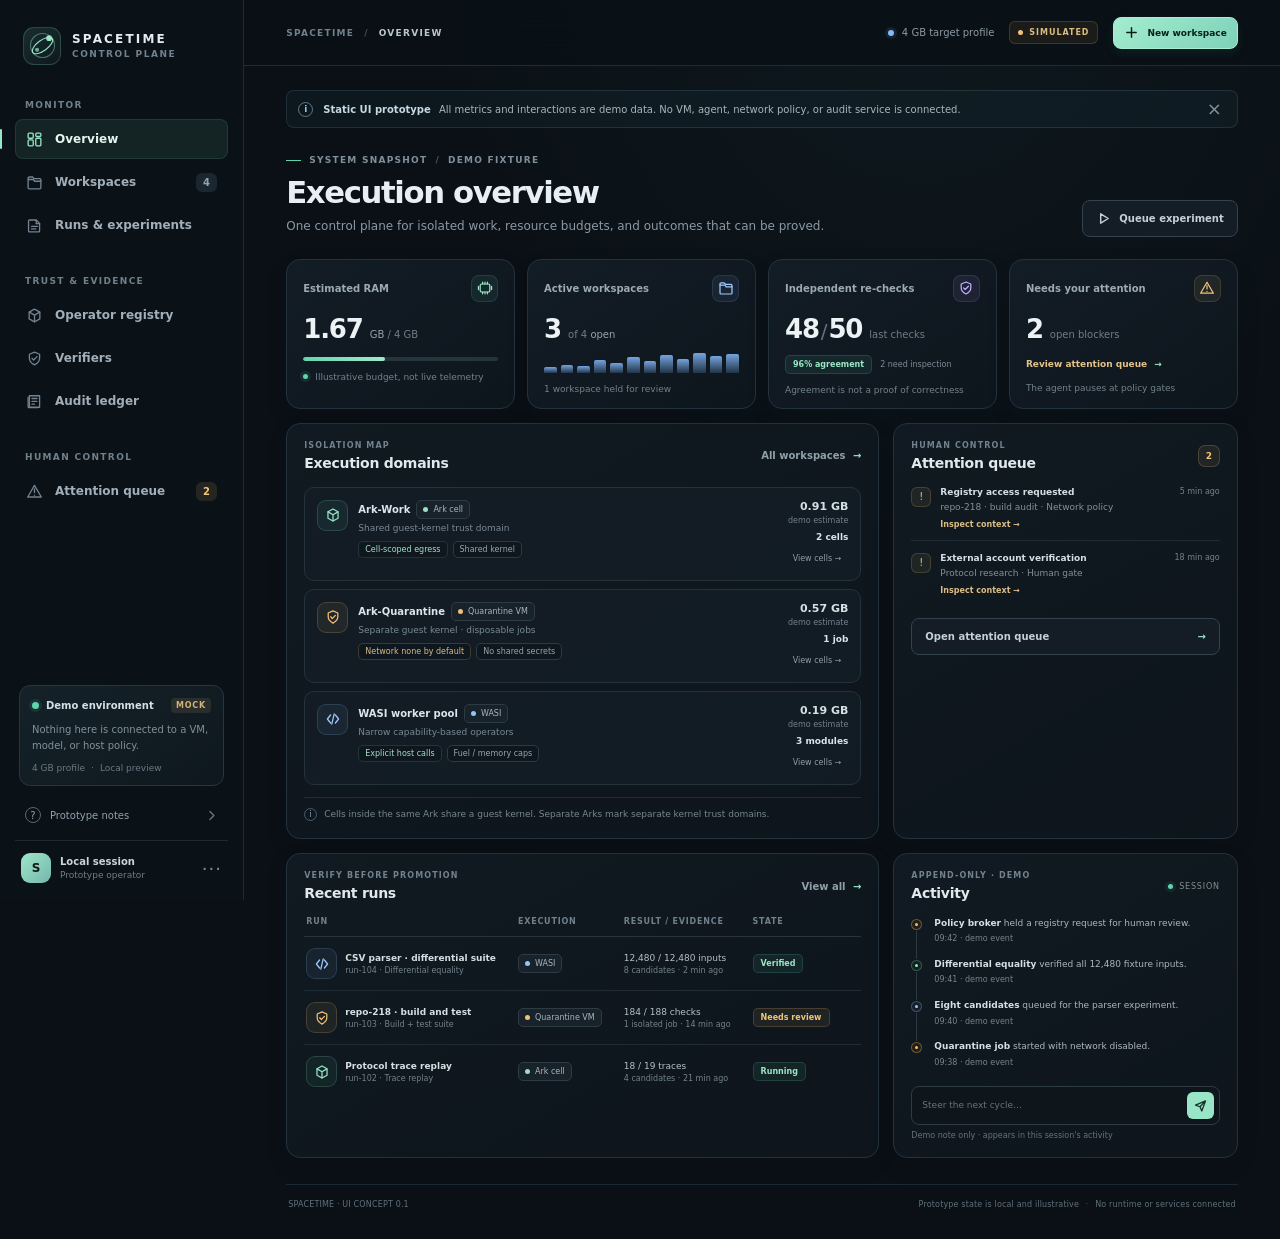
==== prototype/index.html @ d85d61f2 "Prototype Spacetime control plane UI Co-authored-by: arena-agent <297053741+arena-agent@users.norepl" ====
<!doctype html>
<html lang="en">
<head>
  <meta charset="utf-8">
  <meta name="viewport" content="width=device-width, initial-scale=1">
  <meta name="theme-color" content="#0a1016">
  <meta name="description" content="Spacetime execution and verification console prototype">
  <title>Spacetime — Control Room</title>
  <link rel="stylesheet" href="./styles.css">
  <script src="./app.js" defer></script>
</head>
<body>
  <div class="app-shell">
    <aside class="sidebar" id="sidebar" aria-label="Primary navigation">
      <a class="brand" href="#overview" aria-label="Spacetime home" data-view="overview">
        <span class="brand-mark" aria-hidden="true">
          <svg viewBox="0 0 40 40" fill="none">
            <circle cx="20" cy="20" r="15.5" stroke="currentColor" stroke-width="1.4" opacity=".42"/>
            <ellipse cx="20" cy="20" rx="15.5" ry="6.8" stroke="currentColor" stroke-width="1.4" transform="rotate(-36 20 20)"/>
            <circle cx="28.5" cy="10.5" r="3.1" fill="#9ee8ca"/>
            <circle cx="13" cy="25.5" r="2" fill="currentColor" opacity=".7"/>
          </svg>
        </span>
        <span class="brand-wordmark">
          <strong>SPACETIME</strong>
          <small>CONTROL PLANE</small>
        </span>
      </a>

      <div class="sidebar-section">
        <p class="nav-label">Monitor</p>
        <nav class="primary-nav">
          <button class="nav-link is-active" type="button" data-view="overview">
            <svg viewBox="0 0 20 20" aria-hidden="true"><rect x="2.5" y="2.5" width="6" height="6" rx="1.2"/><rect x="11.5" y="2.5" width="6" height="4" rx="1.2"/><rect x="11.5" y="8.5" width="6" height="9" rx="1.2"/><rect x="2.5" y="10.5" width="6" height="7" rx="1.2"/></svg>
            <span>Overview</span>
          </button>
          <button class="nav-link" type="button" data-view="workspaces">
            <svg viewBox="0 0 20 20" aria-hidden="true"><path d="M2.5 6.5h6l1.7 2h7.3v7.7a1.3 1.3 0 0 1-1.3 1.3H3.8a1.3 1.3 0 0 1-1.3-1.3z"/><path d="M2.5 6.5V4.8a1.3 1.3 0 0 1 1.3-1.3h4l1.7 2h6.7a1.3 1.3 0 0 1 1.3 1.3v1.7"/></svg>
            <span>Workspaces</span>
            <span class="nav-count" id="nav-workspace-count">4</span>
          </button>
          <button class="nav-link" type="button" data-view="runs">
            <svg viewBox="0 0 20 20" aria-hidden="true"><path d="M4 3.5h8l4 4v9a1 1 0 0 1-1 1H4a1 1 0 0 1-1-1v-12a1 1 0 0 1 1-1Z"/><path d="M12 3.8v4h4M6.5 11h7M6.5 14h5"/></svg>
            <span>Runs &amp; experiments</span>
          </button>
        </nav>
      </div>

      <div class="sidebar-section">
        <p class="nav-label">Trust &amp; evidence</p>
        <nav class="primary-nav">
          <button class="nav-link" type="button" data-view="operators">
            <svg viewBox="0 0 20 20" aria-hidden="true"><path d="M10 2.5 16.3 6v8L10 17.5 3.7 14V6z"/><path d="m3.9 6.1 6.1 3.5 6.1-3.5M10 9.6v7.6"/></svg>
            <span>Operator registry</span>
          </button>
          <button class="nav-link" type="button" data-view="verifiers">
            <svg viewBox="0 0 20 20" aria-hidden="true"><path d="M10 2.5 16 5v4.8c0 3.6-2.5 6.1-6 7.7-3.5-1.6-6-4.1-6-7.7V5z"/><path d="m7 9.8 2 2 4-4"/></svg>
            <span>Verifiers</span>
          </button>
          <button class="nav-link" type="button" data-view="ledger">
            <svg viewBox="0 0 20 20" aria-hidden="true"><path d="M4 3.2h12v13.6H4z"/><path d="M7 6.5h6M7 9.8h6M7 13.1h3"/><path d="M2.5 5v11.2a1 1 0 0 0 1 1H14"/></svg>
            <span>Audit ledger</span>
          </button>
        </nav>
      </div>

      <div class="sidebar-section">
        <p class="nav-label">Human control</p>
        <nav class="primary-nav">
          <button class="nav-link" type="button" data-view="blockers">
            <svg viewBox="0 0 20 20" aria-hidden="true"><path d="M10 2.8 18 16.5H2z"/><path d="M10 7v4.2M10 14.2v.1"/></svg>
            <span>Attention queue</span>
            <span class="nav-count nav-count--alert" id="nav-blocker-count">2</span>
          </button>
        </nav>
      </div>

      <div class="sidebar-bottom">
        <div class="sidebar-ark-card">
          <div class="sidebar-ark-heading">
            <span class="status-dot status-dot--mint"></span>
            <span>Demo environment</span>
            <span class="tiny-label">MOCK</span>
          </div>
          <p>Nothing here is connected to a VM, model, or host policy.</p>
          <div class="sidebar-ark-meta"><span>4 GB profile</span><span>·</span><span>Local preview</span></div>
        </div>
        <button class="sidebar-help" type="button" data-action="show-about">
          <span class="help-mark">?</span>
          <span>Prototype notes</span>
          <svg viewBox="0 0 16 16" aria-hidden="true"><path d="m6 3 5 5-5 5"/></svg>
        </button>
        <div class="sidebar-footer"><span class="avatar">S</span><span><strong>Local session</strong><small>Prototype operator</small></span><span class="more-dots" aria-hidden="true">···</span></div>
      </div>
    </aside>

    <main class="main-shell">
      <header class="topbar">
        <div class="topbar-left">
          <button class="mobile-menu icon-button" type="button" aria-label="Toggle navigation" data-action="toggle-sidebar">
            <svg viewBox="0 0 20 20" aria-hidden="true"><path d="M3 5h14M3 10h14M3 15h14"/></svg>
          </button>
          <div class="breadcrumbs"><span>SPACETIME</span><span class="breadcrumb-slash">/</span><strong id="breadcrumb-current">OVERVIEW</strong></div>
        </div>
        <div class="topbar-actions">
          <div class="host-profile"><span class="host-led"></span><span>4 GB target profile</span></div>
          <span class="demo-chip"><span></span> SIMULATED</span>
          <button class="button button--primary button--small" type="button" data-open-dialog="workspace">
            <svg viewBox="0 0 16 16" aria-hidden="true"><path d="M8 3v10M3 8h10"/></svg>
            <span>New workspace</span>
          </button>
        </div>
      </header>

      <div class="page-content">
        <div class="prototype-banner" id="prototype-banner" role="status">
          <span class="banner-icon" aria-hidden="true">i</span>
          <div><strong>Static UI prototype</strong><span> All metrics and interactions are demo data. No VM, agent, network policy, or audit service is connected.</span></div>
          <button class="banner-dismiss" type="button" aria-label="Dismiss prototype notice" data-action="dismiss-banner">×</button>
        </div>

        <!-- OVERVIEW -->
        <section class="view is-visible" id="view-overview" data-view-panel="overview" aria-labelledby="overview-title">
          <div class="page-heading">
            <div>
              <div class="eyebrow"><span class="eyebrow-line"></span> SYSTEM SNAPSHOT <span class="eyebrow-separator">/</span> DEMO FIXTURE</div>
              <h1 id="overview-title">Execution overview</h1>
              <p class="page-subtitle">One control plane for isolated work, resource budgets, and outcomes that can be proved.</p>
            </div>
            <div class="heading-actions">
              <button class="button button--secondary" type="button" data-open-dialog="run">
                <svg viewBox="0 0 16 16" aria-hidden="true"><path d="m5 3 8 5-8 5z"/></svg>
                Queue experiment
              </button>
            </div>
          </div>

          <div class="metric-grid">
            <article class="metric-card metric-card--memory">
              <div class="metric-top"><span>Estimated RAM</span><span class="metric-icon metric-icon--mint"><svg viewBox="0 0 20 20" aria-hidden="true"><rect x="4" y="5" width="12" height="10" rx="2"/><path d="M7 2.8v2.1M10 2.8v2.1M13 2.8v2.1M7 15v2.2M10 15v2.2M13 15v2.2M1.8 8v4M18.2 8v4"/></svg></span></div>
              <div class="metric-value"><strong id="metric-memory">1.67</strong><span>GB <i>/ 4 GB</i></span></div>
              <div class="metric-meter"><span style="width:42%"></span></div>
              <div class="metric-foot"><span class="status-dot status-dot--mint"></span>Illustrative budget, not live telemetry</div>
            </article>
            <article class="metric-card">
              <div class="metric-top"><span>Active workspaces</span><span class="metric-icon metric-icon--blue"><svg viewBox="0 0 20 20" aria-hidden="true"><path d="M2.5 6.5h6l1.7 2h7.3v7.7a1.3 1.3 0 0 1-1.3 1.3H3.8a1.3 1.3 0 0 1-1.3-1.3z"/><path d="M2.5 6.5V4.8a1.3 1.3 0 0 1 1.3-1.3h4l1.7 2h6.7a1.3 1.3 0 0 1 1.3 1.3v1.7"/></svg></span></div>
              <div class="metric-value"><strong id="metric-active">3</strong><span><i id="metric-total">of 4</i> open</span></div>
              <div class="metric-sparkline" aria-label="Illustrative activity trend"><i style="height:28%"></i><i style="height:40%"></i><i style="height:34%"></i><i style="height:61%"></i><i style="height:48%"></i><i style="height:76%"></i><i style="height:58%"></i><i style="height:88%"></i><i style="height:68%"></i><i style="height:100%"></i><i style="height:82%"></i><i style="height:92%"></i></div>
              <div class="metric-foot" id="metric-review-note">1 workspace held for review</div>
            </article>
            <article class="metric-card">
              <div class="metric-top"><span>Independent re-checks</span><span class="metric-icon metric-icon--violet"><svg viewBox="0 0 20 20" aria-hidden="true"><path d="M10 2.5 16 5v4.8c0 3.6-2.5 6.1-6 7.7-3.5-1.6-6-4.1-6-7.7V5z"/><path d="m7 9.8 2 2 4-4"/></svg></span></div>
              <div class="metric-value"><strong>48<span class="metric-slash">/</span>50</strong><span><i>last checks</i></span></div>
              <div class="metric-status-line"><span class="status-pill status-pill--good">96% agreement</span><span class="micro-copy">2 need inspection</span></div>
              <div class="metric-foot">Agreement is not a proof of correctness</div>
            </article>
            <article class="metric-card metric-card--attention">
              <div class="metric-top"><span>Needs your attention</span><span class="metric-icon metric-icon--amber"><svg viewBox="0 0 20 20" aria-hidden="true"><path d="M10 2.8 18 16.5H2z"/><path d="M10 7v4.2M10 14.2v.1"/></svg></span></div>
              <div class="metric-value"><strong id="metric-blockers">2</strong><span><i>open blockers</i></span></div>
              <button class="inline-link" type="button" data-view="blockers">Review attention queue <span>→</span></button>
              <div class="metric-foot">The agent pauses at policy gates</div>
            </article>
          </div>

          <div class="dashboard-grid dashboard-grid--top">
            <section class="panel domain-panel" aria-labelledby="domains-title">
              <div class="panel-heading">
                <div><div class="panel-kicker">ISOLATION MAP</div><h2 id="domains-title">Execution domains</h2></div>
                <button class="quiet-button" type="button" data-view="workspaces">All workspaces <span>→</span></button>
              </div>
              <div class="domain-list" id="domain-list"></div>
              <div class="panel-note"><span class="note-mark">i</span><span>Cells inside the same Ark share a guest kernel. Separate Arks mark separate kernel trust domains.</span></div>
            </section>

            <section class="panel attention-panel" aria-labelledby="attention-title">
              <div class="panel-heading">
                <div><div class="panel-kicker">HUMAN CONTROL</div><h2 id="attention-title">Attention queue</h2></div>
                <span class="count-bubble" id="attention-count">2</span>
              </div>
              <div class="attention-list" id="attention-preview"></div>
              <button class="button button--secondary button--full" type="button" data-view="blockers">Open attention queue <span>→</span></button>
            </section>
          </div>

          <div class="dashboard-grid dashboard-grid--bottom">
            <section class="panel runs-panel" aria-labelledby="recent-runs-title">
              <div class="panel-heading">
                <div><div class="panel-kicker">VERIFY BEFORE PROMOTION</div><h2 id="recent-runs-title">Recent runs</h2></div>
                <button class="quiet-button" type="button" data-view="runs">View all <span>→</span></button>
              </div>
              <div class="table-wrap">
                <table class="data-table">
                  <thead><tr><th>Run</th><th>Execution</th><th>Result / evidence</th><th>State</th><th></th></tr></thead>
                  <tbody id="recent-runs-body"></tbody>
                </table>
              </div>
            </section>

            <section class="panel activity-panel" aria-labelledby="activity-title">
              <div class="panel-heading">
                <div><div class="panel-kicker">APPEND-ONLY · DEMO</div><h2 id="activity-title">Activity</h2></div>
                <span class="live-label"><span></span> SESSION</span>
              </div>
              <div class="activity-list" id="activity-list"></div>
              <form class="steering-form" id="steering-form">
                <label class="sr-only" for="steering-input">Add a steering note for the next cycle</label>
                <input id="steering-input" type="text" maxlength="180" placeholder="Steer the next cycle…" autocomplete="off">
                <button type="submit" aria-label="Send steering note"><svg viewBox="0 0 18 18" aria-hidden="true"><path d="m3 8.5 12-5-4.5 12-2.1-5zM8.4 10.5 15 3.5"/></svg></button>
              </form>
              <p class="form-hint">Demo note only · appears in this session's activity</p>
            </section>
          </div>
        </section>

        <!-- WORKSPACES -->
        <section class="view" id="view-workspaces" data-view-panel="workspaces" aria-labelledby="workspaces-title" hidden>
          <div class="page-heading">
            <div><div class="eyebrow"><span class="eyebrow-line"></span> EXECUTION <span class="eyebrow-separator">/</span> ISOLATION</div><h1 id="workspaces-title">Workspaces</h1><p class="page-subtitle">A workspace is a logical task environment; its execution tier defines the actual boundary.</p></div>
            <div class="heading-actions"><button class="button button--primary" type="button" data-open-dialog="workspace"><svg viewBox="0 0 16 16" aria-hidden="true"><path d="M8 3v10M3 8h10"/></svg>New workspace</button></div>
          </div>
          <div class="info-strip info-strip--amber"><span class="info-strip-icon">!</span><div><strong>Shared Ark means shared kernel.</strong> Namespace cells separate normal process, mount, and network views; they do not protect one cell from a guest-kernel exploit in another.</div><button type="button" class="text-button" data-action="show-about">Read prototype notes</button></div>
          <div class="list-toolbar">
            <div class="filter-tabs" role="group" aria-label="Filter workspaces">
              <button class="filter-tab is-selected" type="button" data-workspace-filter="all">All <span id="filter-all-count">4</span></button>
              <button class="filter-tab" type="button" data-workspace-filter="active">Active</button>
              <button class="filter-tab" type="button" data-workspace-filter="quarantine">Quarantine</button>
            </div>
            <label class="search-box"><svg viewBox="0 0 18 18" aria-hidden="true"><circle cx="7.8" cy="7.8" r="5.3"/><path d="m12 12 3.8 3.8"/></svg><input id="workspace-search" type="search" placeholder="Find a workspace…" aria-label="Find a workspace"></label>
          </div>
          <div class="workspace-grid" id="workspace-grid"></div>
          <div class="empty-state" id="workspace-empty" hidden><span class="empty-orbit">◎</span><h3>No matching workspaces</h3><p>Try a different search or filter.</p></div>
        </section>

        <!-- RUNS -->
        <section class="view" id="view-runs" data-view-panel="runs" aria-labelledby="runs-title" hidden>
          <div class="page-heading">
            <div><div class="eyebrow"><span class="eyebrow-line"></span> EXPERIMENTS <span class="eyebrow-separator">/</span> SELECTION</div><h1 id="runs-title">Runs &amp; experiments</h1><p class="page-subtitle">Candidates are cheap to generate; claims only advance after independent verification.</p></div>
            <div class="heading-actions"><button class="button button--primary" type="button" data-open-dialog="run"><svg viewBox="0 0 16 16" aria-hidden="true"><path d="m5 3 8 5-8 5z"/></svg>Queue experiment</button></div>
          </div>
          <div class="experiment-banner"><div class="experiment-icon"><svg viewBox="0 0 24 24" aria-hidden="true"><path d="M9 3h6M10 3v6l-5.6 9.2A1.8 1.8 0 0 0 6 21h12a1.8 1.8 0 0 0 1.6-2.8L14 9V3"/><path d="M7.5 15h9"/></svg></div><div><div class="panel-kicker">POPULATION-PER-TURN</div><h2>One sample can produce a candidate set.</h2><p>Use the lowest tier that fits the task. A process fork is not a VM snapshot, and neither is proof.</p></div><button class="button button--secondary" type="button" data-open-dialog="run">Create run</button></div>
          <div class="metric-grid metric-grid--compact">
            <article class="mini-stat"><span>Candidates in cycle</span><strong id="cycle-candidate-count">4</strong><small id="cycle-experiment-count">Across 1 active experiment</small></article>
            <article class="mini-stat"><span>Verified today</span><strong>26</strong><small>Independent checks passed</small></article>
            <article class="mini-stat"><span>Quarantined</span><strong>1</strong><small>Awaiting human review</small></article>
          </div>
          <section class="panel full-panel">
            <div class="panel-heading"><div><div class="panel-kicker">RUN HISTORY</div><h2>Experiment runs</h2></div><div class="table-tools"><span class="table-count" id="run-count-label">4 runs</span><button class="icon-button icon-button--outline" type="button" aria-label="Refresh demo runs" data-action="refresh-runs"><svg viewBox="0 0 18 18" aria-hidden="true"><path d="M14.8 7a5.4 5.4 0 0 0-9.5-1.5L3.5 7.2M3.2 4.2v3h3M3.2 11a5.4 5.4 0 0 0 9.5 1.5l1.8-1.7M14.8 13.8v-3h-3"/></svg></button></div></div>
            <div class="table-wrap"><table class="data-table data-table--runs"><thead><tr><th>Experiment</th><th>Tier</th><th>Candidate set</th><th>Verifier</th><th>Updated</th><th>Status</th><th></th></tr></thead><tbody id="runs-table-body"></tbody></table></div>
          </section>
        </section>

        <!-- OPERATORS -->
        <section class="view" id="view-operators" data-view-panel="operators" aria-labelledby="operators-title" hidden>
          <div class="page-heading">
            <div><div class="eyebrow"><span class="eyebrow-line"></span> REUSE <span class="eyebrow-separator">/</span> HEALTH</div><h1 id="operators-title">Operator registry</h1><p class="page-subtitle">Reusable actions are versioned, tested, and allowed to become unhealthy or dead.</p></div>
            <div class="heading-actions"><button class="button button--secondary" type="button" data-action="show-about">Registry policy <span>↗</span></button></div>
          </div>
          <div class="info-strip info-strip--blue"><span class="info-strip-icon">i</span><div><strong>Promotion requires evidence.</strong> An operator's health is based on its verifier and recent checks—not on the agent saying it worked.</div></div>
          <div class="registry-stats">
            <div class="registry-stat"><span>Registered</span><strong>18</strong><small>Across 4 tool families</small></div>
            <div class="registry-stat"><span>Healthy</span><strong class="text-mint">15</strong><small>Last check within TTL</small></div>
            <div class="registry-stat"><span>Quarantined</span><strong class="text-amber">2</strong><small>Drift or failed checks</small></div>
            <div class="registry-stat"><span>Dead</span><strong class="text-red">1</strong><small>Retained with evidence</small></div>
          </div>
          <section class="panel full-panel">
            <div class="panel-heading"><div><div class="panel-kicker">TYPED EFFECTS + HEALTH CHECKS</div><h2>Operators</h2></div><label class="search-box"><svg viewBox="0 0 18 18" aria-hidden="true"><circle cx="7.8" cy="7.8" r="5.3"/><path d="m12 12 3.8 3.8"/></svg><input id="operator-search" type="search" placeholder="Search operators…" aria-label="Search operators"></label></div>
            <div class="table-wrap"><table class="data-table"><thead><tr><th>Operator</th><th>Runtime</th><th>Effect scope</th><th>Verifier</th><th>Last green</th><th>Health</th><th></th></tr></thead><tbody id="operators-table-body"></tbody></table></div>
          </section>
        </section>

        <!-- VERIFIERS -->
        <section class="view" id="view-verifiers" data-view-panel="verifiers" aria-labelledby="verifiers-title" hidden>
          <div class="page-heading">
            <div><div class="eyebrow"><span class="eyebrow-line"></span> REALITY ORACLE <span class="eyebrow-separator">/</span> PROOF</div><h1 id="verifiers-title">Verifier library</h1><p class="page-subtitle">A claim without a verifier remains unverified and cannot advance a goal.</p></div>
            <div class="heading-actions"><span class="status-pill status-pill--good">Verifier-owned by supervisor</span></div>
          </div>
          <div class="verifier-principle"><div class="principle-glyph"><svg viewBox="0 0 26 26" aria-hidden="true"><path d="M13 2.5 21 6v6.4c0 4.8-3.3 8.1-8 11.1-4.7-3-8-6.3-8-11.1V6z"/><path d="m9 13 2.6 2.6L17.5 9"/></svg></div><div><strong>Separate the claim from the proof.</strong><p>Verifiers should be deterministic where possible, independent from the generator, and explicit about what they do <em>not</em> prove.</p></div></div>
          <section class="panel full-panel">
            <div class="panel-heading"><div><div class="panel-kicker">MACHINE-CHECKABLE POSTCONDITIONS</div><h2>Available verifiers</h2></div><span class="table-count">6 in demo library</span></div>
            <div class="verifier-grid" id="verifier-grid"></div>
          </section>
        </section>

        <!-- LEDGER -->
        <section class="view" id="view-ledger" data-view-panel="ledger" aria-labelledby="ledger-title" hidden>
          <div class="page-heading">
            <div><div class="eyebrow"><span class="eyebrow-line"></span> AUDIT <span class="eyebrow-separator">/</span> REPLAY</div><h1 id="ledger-title">Audit ledger</h1><p class="page-subtitle">Actions, results, and verifier evidence—append-only in the intended design.</p></div>
            <div class="heading-actions"><button class="button button--secondary" type="button" data-action="export-ledger"><svg viewBox="0 0 16 16" aria-hidden="true"><path d="M8 2.5v8M5 7.8 8 10.8l3-3M3 12.5v1h10v-1"/></svg>Export demo JSON</button></div>
          </div>
          <div class="info-strip info-strip--amber"><span class="info-strip-icon">!</span><div><strong>Illustrative ledger only.</strong> These sample hashes are not cryptographic proof and are not backed by a real append-only service.</div></div>
          <div class="ledger-summary-grid">
            <div class="ledger-summary"><span>Chain status</span><strong><span class="status-dot status-dot--mint"></span> Demo intact</strong><small>Illustrative state only</small></div>
            <div class="ledger-summary"><span>Events in view</span><strong id="ledger-event-count">6</strong><small>Current prototype session</small></div>
            <div class="ledger-summary"><span>Latest sequence</span><strong id="ledger-latest">#00421</strong><small>Mock sequence number</small></div>
          </div>
          <section class="panel full-panel">
            <div class="panel-heading"><div><div class="panel-kicker">HASH-CHAIN VIEW</div><h2>Recent events</h2></div><label class="search-box"><svg viewBox="0 0 18 18" aria-hidden="true"><circle cx="7.8" cy="7.8" r="5.3"/><path d="m12 12 3.8 3.8"/></svg><input id="ledger-search" type="search" placeholder="Filter events…" aria-label="Filter ledger events"></label></div>
            <div class="ledger-list" id="ledger-list"></div>
          </section>
        </section>

        <!-- BLOCKERS -->
        <section class="view" id="view-blockers" data-view-panel="blockers" aria-labelledby="blockers-title" hidden>
          <div class="page-heading">
            <div><div class="eyebrow"><span class="eyebrow-line"></span> HUMAN CONTROL <span class="eyebrow-separator">/</span> STEERING</div><h1 id="blockers-title">Attention queue</h1><p class="page-subtitle">Approvals and blockers wait here; the agent can pause or pivot instead of silently crossing a gate.</p></div>
            <div class="heading-actions"><span class="queue-status"><span class="status-dot status-dot--amber"></span> <span id="blocker-heading-count">2 open items</span></span></div>
          </div>
          <div class="blocker-layout">
            <section class="panel blocker-panel">
              <div class="panel-heading"><div><div class="panel-kicker">REQUIRES HUMAN CONTEXT</div><h2>Open blockers</h2></div><span class="count-bubble count-bubble--amber" id="blocker-open-count">2</span></div>
              <div id="blocker-list" class="blocker-list"></div>
              <div class="empty-state empty-state--compact" id="blocker-empty" hidden><span class="empty-orbit">✓</span><h3>Queue clear</h3><p>Resolved demo items remain in the ledger.</p></div>
            </section>
            <aside class="panel steering-panel">
              <div class="panel-kicker">DIRECTOR INPUT</div><h2>Steer the next cycle</h2><p>Send a short instruction to the next model turn. This prototype only records the note locally; nothing will run.</p>
              <form class="steering-form steering-form--large" id="blocker-steering-form"><label class="sr-only" for="blocker-steering-input">Your steering note</label><textarea id="blocker-steering-input" maxlength="300" placeholder="e.g. Keep the run offline; prioritize reproducing the failing case."></textarea><div class="steering-form-footer"><span id="steering-char-count">0 / 300</span><button class="button button--primary button--small" type="submit">Queue note <svg viewBox="0 0 16 16" aria-hidden="true"><path d="m3 8 10-4-4 10-1.8-4.2zM7.2 9.8 13 4"/></svg></button></div></form>
              <div class="steering-footnote"><span class="status-dot status-dot--blue"></span> Delivered at a turn boundary in the intended design</div>
            </aside>
          </div>
          <section class="panel resolved-panel"><div class="panel-heading"><div><div class="panel-kicker">HISTORY</div><h2>Recently resolved</h2></div></div><div id="resolved-blockers" class="resolved-list"></div></section>
        </section>

        <footer class="page-footer"><span>SPACETIME · UI CONCEPT 0.1</span><span>Prototype state is local and illustrative <span class="footer-sep">·</span> No runtime or services connected</span></footer>
      </div>
    </main>
  </div>

  <dialog class="modal" id="workspace-dialog" aria-labelledby="workspace-dialog-title">
    <form id="workspace-form" class="modal-form">
      <div class="modal-heading"><div><div class="panel-kicker">NEW EXECUTION CONTEXT</div><h2 id="workspace-dialog-title">Create workspace</h2></div><button class="icon-button modal-close" type="button" aria-label="Close dialog" data-action="close-dialog"><svg viewBox="0 0 18 18" aria-hidden="true"><path d="m4 4 10 10M14 4 4 14"/></svg></button></div>
      <label class="field-label" for="workspace-name">Workspace name</label><input class="text-input" id="workspace-name" name="name" type="text" placeholder="e.g. Parser differential run" maxlength="72" required>
      <label class="field-label" for="workspace-tier">Execution tier</label>
      <select class="text-input" id="workspace-tier" name="tier">
        <option value="wasi">WASI worker · narrow operator</option>
        <option value="ark">Shared Ark cell · Linux app/tool</option>
        <option value="quarantine">Quarantine microVM · separate guest kernel</option>
      </select>
      <div class="tier-explainer" id="tier-explainer"><span class="info-strip-icon">i</span><p>Capability-limited module. Use for a small operator that fits the WASI interface; runtime and host calls remain trusted components.</p></div>
      <div class="field-row"><div><label class="field-label" for="workspace-network">Network access</label><select class="text-input" id="workspace-network" name="network"><option value="none">None (default)</option><option value="brokered">Brokered egress only</option></select></div><div><label class="field-label" for="workspace-memory">Memory ceiling</label><select class="text-input" id="workspace-memory" name="memory"><option value="128">128 MB</option><option value="256" selected>256 MB</option><option value="512">512 MB</option><option value="1024">1 GB</option></select></div></div>
      <div class="modal-warning"><span class="warning-icon">!</span><span>Demo only. Creating a workspace updates this page's mock state; it does not launch code.</span></div>
      <div class="modal-actions"><button class="button button--secondary" type="button" data-action="close-dialog">Cancel</button><button class="button button--primary" type="submit">Create mock workspace <span>→</span></button></div>
    </form>
  </dialog>

  <dialog class="modal" id="run-dialog" aria-labelledby="run-dialog-title">
    <form id="run-form" class="modal-form">
      <div class="modal-heading"><div><div class="panel-kicker">POPULATION + VERIFICATION</div><h2 id="run-dialog-title">Queue experiment</h2></div><button class="icon-button modal-close" type="button" aria-label="Close dialog" data-action="close-dialog"><svg viewBox="0 0 18 18" aria-hidden="true"><path d="m4 4 10 10M14 4 4 14"/></svg></button></div>
      <label class="field-label" for="run-name">Experiment name</label><input class="text-input" id="run-name" name="name" type="text" placeholder="e.g. Differential parser candidates" maxlength="72" required>
      <div class="field-row"><div><label class="field-label" for="run-tier">Execution tier</label><select class="text-input" id="run-tier" name="tier"><option value="wasi">WASI worker</option><option value="ark">Shared Ark cell</option><option value="quarantine">Quarantine microVM</option></select></div><div><label class="field-label" for="run-candidates">Candidate count</label><select class="text-input" id="run-candidates" name="candidates"><option value="1">1 candidate</option><option value="4">4 candidates</option><option value="8" selected>8 candidates</option></select></div></div>
      <label class="field-label" for="run-verifier">Verifier</label><select class="text-input" id="run-verifier" name="verifier"><option>Differential equality</option><option>Build + test suite</option><option>Protocol trace replay</option><option>Manual review only</option></select>
      <div class="modal-warning"><span class="warning-icon">!</span><span>Queued runs are simulated. An agent will not execute this experiment.</span></div>
      <div class="modal-actions"><button class="button button--secondary" type="button" data-action="close-dialog">Cancel</button><button class="button button--primary" type="submit">Add to demo queue <span>→</span></button></div>
    </form>
  </dialog>

  <dialog class="modal modal--detail" id="detail-dialog" aria-labelledby="detail-title">
    <div class="modal-form">
      <div class="modal-heading"><div><div class="panel-kicker" id="detail-kicker">DETAILS</div><h2 id="detail-title">Workspace details</h2></div><button class="icon-button modal-close" type="button" aria-label="Close dialog" data-action="close-dialog"><svg viewBox="0 0 18 18" aria-hidden="true"><path d="m4 4 10 10M14 4 4 14"/></svg></button></div>
      <div id="detail-body" class="detail-body"></div>
      <div class="modal-actions"><button class="button button--secondary" type="button" data-action="close-dialog">Close</button></div>
    </div>
  </dialog>

  <div class="toast" id="toast" role="status" aria-live="polite"></div>
</body>
</html>
---- prototype/styles.css ----
:root {
  color-scheme: dark;
  --bg: #0a1016;
  --sidebar: #0c131a;
  --surface: #101922;
  --surface-raised: #141f29;
  --surface-hover: #192631;
  --border: #24323e;
  --border-soft: #1d2a35;
  --text: #e6edf2;
  --text-soft: #a1b0bc;
  --muted: #71818e;
  --mint: #98e5c7;
  --mint-strong: #5ed6ad;
  --blue: #a0c9ff;
  --violet: #c6adff;
  --amber: #f2c176;
  --red: #ee8f91;
  --radius: 14px;
  --shadow: 0 14px 40px rgba(0, 0, 0, .2);
  font-family: Inter, ui-sans-serif, system-ui, -apple-system, BlinkMacSystemFont, "Segoe UI", sans-serif;
}

* { box-sizing: border-box; }
html { min-width: 320px; background: var(--bg); scroll-behavior: smooth; }
body { margin: 0; min-height: 100vh; color: var(--text); background: radial-gradient(ellipse at 72% -20%, rgba(44, 89, 91, .14), transparent 40%), var(--bg); font-size: 14px; }
button, input, select, textarea { font: inherit; }
button { color: inherit; }
button:focus-visible, input:focus-visible, select:focus-visible, textarea:focus-visible, a:focus-visible { outline: 2px solid var(--mint); outline-offset: 3px; }
svg { width: 18px; height: 18px; fill: none; stroke: currentColor; stroke-width: 1.55; stroke-linecap: round; stroke-linejoin: round; }
[hidden] { display: none !important; }
.sr-only { position: absolute; width: 1px; height: 1px; padding: 0; margin: -1px; overflow: hidden; clip: rect(0, 0, 0, 0); white-space: nowrap; border: 0; }

.app-shell { min-height: 100vh; display: grid; grid-template-columns: 244px minmax(0, 1fr); }
.sidebar { position: sticky; top: 0; display: flex; flex-direction: column; height: 100vh; min-height: 680px; padding: 22px 15px 15px; border-right: 1px solid var(--border-soft); background: rgba(11, 18, 24, .96); z-index: 20; }
.brand { display: flex; align-items: center; gap: 11px; min-height: 47px; padding: 0 8px; text-decoration: none; color: var(--text); }
.brand-mark { display: grid; place-items: center; width: 38px; height: 38px; color: var(--mint); border-radius: 11px; background: linear-gradient(145deg, rgba(125, 221, 187, .14), rgba(58, 114, 124, .08)); border: 1px solid rgba(152, 229, 199, .19); }
.brand-mark svg { width: 31px; height: 31px; stroke-width: 1.3; }
.brand-wordmark { display: grid; gap: 3px; }
.brand-wordmark strong { font-size: 12px; letter-spacing: .18em; font-weight: 750; }
.brand-wordmark small { color: #71818d; font-size: 9px; letter-spacing: .17em; font-weight: 700; }
.sidebar-section { margin-top: 31px; }
.nav-label { margin: 0 10px 9px; color: #71818c; font-size: 9px; font-weight: 750; letter-spacing: .15em; text-transform: uppercase; }
.primary-nav { display: grid; gap: 3px; }
.nav-link { position: relative; display: flex; align-items: center; gap: 12px; width: 100%; min-height: 40px; padding: 0 10px; color: #a2afb9; text-align: left; background: transparent; border: 1px solid transparent; border-radius: 8px; cursor: pointer; transition: background .16s ease, color .16s ease, border-color .16s ease; }
.nav-link svg { width: 17px; height: 17px; color: #73838f; flex: 0 0 auto; }
.nav-link span:nth-of-type(1) { flex: 1; font-size: 12px; font-weight: 560; }
.nav-link:hover { color: #e8f0f5; background: #121d26; }
.nav-link:hover svg { color: #b9c8d1; }
.nav-link.is-active { color: #e5f6ef; background: rgba(115, 205, 170, .095); border-color: rgba(132, 216, 183, .12); }
.nav-link.is-active::before { position: absolute; content: ""; left: -16px; top: 9px; bottom: 9px; width: 2px; background: var(--mint); border-radius: 2px; }
.nav-link.is-active svg { color: var(--mint); }
.nav-count { display: inline-grid; min-width: 21px; height: 19px; place-items: center; padding: 0 5px; color: #94a5b0; background: #1a2731; border-radius: 6px; font-size: 10px; font-weight: 700; }
.nav-count--alert { color: #f4c779; background: rgba(242, 193, 118, .12); }
.sidebar-bottom { margin-top: auto; }
.sidebar-ark-card { margin: 24px 4px 13px; padding: 12px; border: 1px solid #273640; border-radius: 11px; background: linear-gradient(145deg, rgba(22, 36, 43, .88), rgba(15, 24, 31, .9)); }
.sidebar-ark-heading { display: flex; align-items: center; gap: 7px; color: #d4e0e5; font-size: 10px; font-weight: 680; }
.tiny-label { margin-left: auto; padding: 3px 5px; color: #d2b576; border-radius: 4px; background: rgba(242, 193, 118, .11); font-size: 8px; letter-spacing: .1em; }
.sidebar-ark-card p { margin: 9px 0 10px; color: #81919c; font-size: 10px; line-height: 1.55; }
.sidebar-ark-meta { display: flex; gap: 6px; color: #697985; font-size: 9px; }
.status-dot { display: inline-block; width: 7px; height: 7px; flex: 0 0 auto; background: #778690; border-radius: 50%; }
.status-dot--mint { background: var(--mint-strong); box-shadow: 0 0 0 3px rgba(94, 214, 173, .1); }
.status-dot--blue { background: #8cbfff; box-shadow: 0 0 0 3px rgba(140, 191, 255, .1); }
.status-dot--amber { background: var(--amber); box-shadow: 0 0 0 3px rgba(242, 193, 118, .12); }
.status-dot--red { background: var(--red); box-shadow: 0 0 0 3px rgba(238, 143, 145, .11); }
.sidebar-help { display: flex; align-items: center; gap: 9px; width: 100%; padding: 8px 10px; border: 0; color: #93a2ac; background: transparent; cursor: pointer; text-align: left; font-size: 10px; }
.sidebar-help:hover { color: var(--text); }
.sidebar-help > svg { width: 13px; height: 13px; margin-left: auto; color: #697986; }
.help-mark { display: grid; width: 16px; height: 16px; place-items: center; border: 1px solid #586772; border-radius: 50%; font-size: 10px; }
.sidebar-footer { display: flex; align-items: center; gap: 9px; margin-top: 9px; padding: 12px 6px 2px; border-top: 1px solid var(--border-soft); }
.avatar { display: grid; place-items: center; width: 30px; height: 30px; color: #0d1a18; background: linear-gradient(135deg, #9fe6c9, #75b7ac); border-radius: 9px; font-size: 12px; font-weight: 800; }
.sidebar-footer strong, .sidebar-footer small { display: block; }
.sidebar-footer strong { color: #cbd6dd; font-size: 10px; font-weight: 650; }
.sidebar-footer small { margin-top: 3px; color: #6f7f8a; font-size: 9px; }
.more-dots { margin-left: auto; color: #7f8d96; font-size: 18px; letter-spacing: 1px; }

.main-shell { min-width: 0; }
.topbar { position: sticky; top: 0; z-index: 15; display: flex; align-items: center; justify-content: space-between; height: 66px; padding: 0 clamp(20px, 3.3vw, 52px); border-bottom: 1px solid rgba(37, 51, 62, .8); background: rgba(10, 16, 22, .88); backdrop-filter: blur(16px); }
.topbar-left, .topbar-actions, .breadcrumbs { display: flex; align-items: center; }
.breadcrumbs { gap: 10px; color: #71818b; font-size: 9px; letter-spacing: .14em; font-weight: 760; }
.breadcrumbs strong { color: #bac7cf; font-size: 9px; font-weight: 740; }
.breadcrumb-slash { color: #44525b; }
.topbar-actions { gap: 15px; }
.host-profile { display: flex; align-items: center; gap: 8px; color: #8d9ba5; font-size: 10px; }
.host-led { width: 6px; height: 6px; background: #84b9ff; border-radius: 50%; box-shadow: 0 0 0 3px rgba(132, 185, 255, .1); }
.demo-chip { display: inline-flex; align-items: center; gap: 6px; padding: 6px 8px; color: #dcbd81; background: rgba(204, 155, 73, .09); border: 1px solid rgba(221, 176, 100, .19); border-radius: 6px; font-size: 8px; letter-spacing: .12em; font-weight: 800; }
.demo-chip > span { width: 5px; height: 5px; background: var(--amber); border-radius: 50%; }
.mobile-menu { display: none !important; }
.page-content { max-width: 1620px; margin: 0 auto; padding: 24px clamp(20px, 3.3vw, 52px) 30px; }
.prototype-banner { display: flex; align-items: center; gap: 10px; min-height: 38px; margin-bottom: 27px; padding: 8px 11px; color: #a8b5bd; border: 1px solid rgba(95, 131, 151, .22); border-radius: 8px; background: rgba(37, 68, 83, .15); font-size: 10px; }
.prototype-banner strong { margin-right: 5px; color: #c5d9e3; font-weight: 700; }
.banner-icon { display: grid; width: 15px; height: 15px; flex: 0 0 auto; place-items: center; color: #9cc6dd; border: 1px solid rgba(156, 198, 221, .55); border-radius: 50%; font-size: 9px; font-weight: 700; }
.banner-dismiss { margin-left: auto; padding: 0 4px; color: #80929d; border: 0; background: transparent; cursor: pointer; font-size: 18px; line-height: 1; }
.banner-dismiss:hover { color: #dce8ed; }
.page-heading { display: flex; align-items: flex-end; justify-content: space-between; gap: 20px; margin-bottom: 22px; }
.eyebrow { display: flex; align-items: center; gap: 8px; margin-bottom: 10px; color: #80909b; font-size: 9px; font-weight: 750; letter-spacing: .14em; }
.eyebrow-line { display: inline-block; width: 15px; height: 1px; background: var(--mint-strong); }
.eyebrow-separator { color: #485762; }
h1, h2, h3, p { margin-top: 0; }
h1 { margin-bottom: 7px; color: #e8eff3; font-size: clamp(25px, 2.4vw, 31px); font-weight: 650; letter-spacing: -.045em; line-height: 1.15; }
.page-subtitle { max-width: 690px; margin-bottom: 0; color: #8a99a4; font-size: 12px; line-height: 1.6; }
.heading-actions { display: flex; align-items: center; gap: 8px; flex: 0 0 auto; }
.button { display: inline-flex; align-items: center; justify-content: center; gap: 8px; min-height: 37px; padding: 0 13px; color: #d6e0e5; border: 1px solid #33434e; border-radius: 8px; background: #151f27; cursor: pointer; text-decoration: none; font-size: 10px; font-weight: 680; transition: .16s ease; }
.button:hover { color: white; background: #1c2a34; border-color: #52646f; transform: translateY(-1px); }
.button svg { width: 15px; height: 15px; }
.button--primary { color: #082019; border-color: #a8edcf; background: linear-gradient(135deg, #a3edcf, #7ed1b9); box-shadow: 0 4px 12px rgba(94, 214, 173, .08); }
.button--primary:hover { color: #061c16; border-color: #c6f6df; background: #b5f2d8; }
.button--secondary { color: #c4d0d7; background: #141d25; }
.button--small { min-height: 32px; padding: 0 10px; font-size: 9px; }
.button--full { width: 100%; margin-top: 12px; }
.button--full span { margin-left: auto; color: var(--mint); }
.quiet-button, .inline-link, .text-button { padding: 3px 0; color: #8fa0aa; border: 0; background: none; cursor: pointer; font-size: 10px; font-weight: 600; }
.quiet-button:hover, .inline-link:hover, .text-button:hover { color: var(--mint); }
.quiet-button span, .inline-link span { margin-left: 4px; color: var(--mint); }
.metric-grid { display: grid; grid-template-columns: repeat(4, minmax(0, 1fr)); gap: 12px; margin-bottom: 14px; }
.metric-card { min-width: 0; min-height: 144px; padding: 15px 16px 13px; border: 1px solid var(--border); border-radius: var(--radius); background: linear-gradient(145deg, rgba(19, 29, 38, .96), rgba(14, 22, 29, .96)); box-shadow: 0 9px 25px rgba(0, 0, 0, .08); }
.metric-top { display: flex; align-items: center; justify-content: space-between; color: #9baab4; font-size: 10px; font-weight: 590; }
.metric-icon { display: grid; width: 27px; height: 27px; place-items: center; border: 1px solid transparent; border-radius: 8px; }
.metric-icon svg { width: 16px; height: 16px; }
.metric-icon--mint { color: var(--mint); background: rgba(94, 214, 173, .08); border-color: rgba(94, 214, 173, .14); }
.metric-icon--blue { color: var(--blue); background: rgba(123, 172, 246, .08); border-color: rgba(123, 172, 246, .14); }
.metric-icon--violet { color: var(--violet); background: rgba(173, 139, 245, .09); border-color: rgba(173, 139, 245, .15); }
.metric-icon--amber { color: var(--amber); background: rgba(242, 193, 118, .08); border-color: rgba(242, 193, 118, .15); }
.metric-value { display: flex; align-items: baseline; gap: 7px; margin-top: 12px; white-space: nowrap; }
.metric-value strong { color: #edf3f5; font-size: 26px; font-weight: 620; letter-spacing: -.045em; }
.metric-value > span { color: #95a3ad; font-size: 10px; }
.metric-value i { color: #6e7d88; font-style: normal; }
.metric-slash { padding: 0 2px; color: #64747e; font-size: 20px; font-weight: 400; }
.metric-meter { height: 4px; margin-top: 13px; overflow: hidden; border-radius: 8px; background: #26343d; }
.metric-meter span { display: block; height: 100%; border-radius: inherit; background: linear-gradient(90deg, #62d6ad, #a1e9ca); }
.metric-foot { display: flex; align-items: center; gap: 7px; margin-top: 11px; color: #71818c; font-size: 9px; }
.metric-foot .status-dot { width: 5px; height: 5px; }
.metric-sparkline { display: flex; align-items: end; gap: 4px; height: 20px; margin-top: 9px; }
.metric-sparkline i { display: block; width: 8px; max-height: 100%; flex: 1; border-radius: 2px 2px 0 0; background: linear-gradient(180deg, rgba(133, 187, 255, .86), rgba(91, 136, 190, .25)); }
.metric-card--attention .inline-link { margin-top: 12px; color: #e4c38b; font-size: 9px; }
.metric-status-line { display: flex; align-items: center; gap: 8px; margin-top: 11px; }
.status-pill { display: inline-flex; align-items: center; gap: 5px; padding: 4px 7px; border-radius: 5px; font-size: 8px; font-weight: 750; white-space: nowrap; }
.status-pill--good { color: #9be6c6; border: 1px solid rgba(94, 214, 173, .17); background: rgba(94, 214, 173, .08); }
.status-pill--warn { color: #efc576; border: 1px solid rgba(242, 193, 118, .18); background: rgba(242, 193, 118, .08); }
.status-pill--bad { color: #eaa1a3; border: 1px solid rgba(238, 143, 145, .18); background: rgba(238, 143, 145, .08); }
.micro-copy { color: #7e8b95; font-size: 8px; }
.dashboard-grid { display: grid; gap: 14px; margin-top: 14px; }
.dashboard-grid--top { grid-template-columns: minmax(0, 1.55fr) minmax(300px, .9fr); }
.dashboard-grid--bottom { grid-template-columns: minmax(0, 1.55fr) minmax(300px, .9fr); }
.panel { min-width: 0; padding: 17px; border: 1px solid var(--border); border-radius: var(--radius); background: linear-gradient(150deg, rgba(17, 26, 34, .98), rgba(14, 21, 28, .98)); box-shadow: 0 8px 24px rgba(0, 0, 0, .08); }
.panel-heading { display: flex; align-items: center; justify-content: space-between; gap: 12px; margin-bottom: 16px; }
.panel-heading h2, .modal-heading h2 { margin: 0; color: #e1e9ed; font-size: 14px; font-weight: 620; letter-spacing: -.02em; }
.panel-kicker { margin-bottom: 5px; color: #71828e; font-size: 8px; font-weight: 760; letter-spacing: .14em; }
.domain-list { display: grid; gap: 8px; }
.domain-card { display: grid; grid-template-columns: minmax(0, 1fr) auto; gap: 9px 14px; padding: 12px; border: 1px solid #24323b; border-radius: 10px; background: rgba(20, 31, 39, .7); }
.domain-main { display: flex; align-items: flex-start; gap: 10px; min-width: 0; }
.domain-icon { display: grid; width: 31px; height: 31px; flex: 0 0 auto; place-items: center; color: var(--mint); border: 1px solid rgba(142, 215, 185, .18); border-radius: 9px; background: rgba(94, 214, 173, .07); }
.domain-icon svg { width: 16px; height: 16px; }
.domain-icon--amber { color: var(--amber); border-color: rgba(242, 193, 118, .19); background: rgba(242, 193, 118, .07); }
.domain-icon--blue { color: var(--blue); border-color: rgba(130, 180, 238, .18); background: rgba(130, 180, 238, .07); }
.domain-titleline { display: flex; align-items: center; flex-wrap: wrap; gap: 6px; }
.domain-titleline strong { color: #dbe5ea; font-size: 10px; font-weight: 690; }
.domain-subtitle { margin-top: 4px; color: #788994; font-size: 9px; }
.domain-tags { display: flex; gap: 5px; margin-top: 8px; flex-wrap: wrap; }
.domain-tag { padding: 3px 6px; color: #96a5ad; border: 1px solid #2b3a44; border-radius: 5px; background: rgba(10, 16, 21, .35); font-size: 8px; }
.domain-tag--mint { color: #a6dfc7; border-color: rgba(114, 201, 163, .18); }
.domain-tag--amber { color: #dabc83; border-color: rgba(242, 193, 118, .2); }
.domain-side { display: flex; flex-direction: column; align-items: flex-end; gap: 7px; text-align: right; }
.domain-memory { color: #d5e0e5; font-size: 11px; font-weight: 650; }
.domain-memory small { display: block; margin-top: 3px; color: #71818b; font-size: 8px; font-weight: 500; }
.domain-count { color: #93a2ac; font-size: 9px; }
.domain-count strong { color: #d9e4e9; font-weight: 650; }
.domain-open { padding: 4px 6px; color: #8f9da7; border: 1px solid transparent; border-radius: 5px; background: transparent; cursor: pointer; font-size: 8px; }
.domain-open:hover { color: var(--mint); background: rgba(94, 214, 173, .07); }
.panel-note { display: flex; align-items: flex-start; gap: 7px; margin-top: 12px; padding-top: 10px; color: #75858f; border-top: 1px solid #202d36; font-size: 9px; line-height: 1.5; }
.note-mark { display: grid; width: 13px; height: 13px; flex: 0 0 auto; place-items: center; color: #8ba6b6; border: 1px solid #465e6c; border-radius: 50%; font-size: 8px; }
.count-bubble { display: grid; min-width: 22px; height: 22px; place-items: center; padding: 0 6px; color: #edc679; border: 1px solid rgba(242, 193, 118, .2); border-radius: 7px; background: rgba(242, 193, 118, .08); font-size: 9px; font-weight: 750; }
.count-bubble--amber { color: var(--amber); }
.attention-list { display: grid; gap: 2px; }
.attention-item { display: grid; grid-template-columns: 21px minmax(0, 1fr) auto; align-items: flex-start; gap: 8px; padding: 10px 0; border-bottom: 1px solid #202c35; }
.attention-item:first-child { padding-top: 0; }
.attention-item:last-child { border-bottom: 0; }
.attention-icon { display: grid; width: 20px; height: 20px; place-items: center; color: var(--amber); border: 1px solid rgba(242, 193, 118, .18); border-radius: 6px; background: rgba(242, 193, 118, .07); font-size: 10px; }
.attention-content strong { display: block; color: #d5dfe4; font-size: 9px; font-weight: 650; }
.attention-content p { margin: 4px 0 0; color: #82919b; font-size: 9px; line-height: 1.45; }
.attention-age { color: #74838d; font-size: 8px; white-space: nowrap; }
.attention-review { margin-top: 5px; padding: 0; color: #dbbd84; border: 0; background: transparent; cursor: pointer; font-size: 8px; font-weight: 700; }
.attention-review:hover { color: #f5d89d; }
.live-label { display: inline-flex; align-items: center; gap: 6px; color: #81918b; font-size: 8px; letter-spacing: .1em; }
.live-label span { width: 5px; height: 5px; border-radius: 50%; background: var(--mint-strong); box-shadow: 0 0 0 3px rgba(94, 214, 173, .08); }
.table-wrap { width: 100%; overflow: auto; }
.data-table { width: 100%; border-collapse: collapse; text-align: left; white-space: nowrap; }
.data-table th { padding: 0 11px 10px; color: #71818c; border-bottom: 1px solid #27343d; font-size: 8px; font-weight: 750; letter-spacing: .1em; text-transform: uppercase; }
.data-table th:first-child, .data-table td:first-child { padding-left: 2px; }
.data-table td { padding: 11px; color: #a6b3bb; border-bottom: 1px solid rgba(39, 52, 61, .72); font-size: 9px; vertical-align: middle; }
.data-table tbody tr:last-child td { border-bottom: 0; }
.data-table tbody tr:hover { background: rgba(29, 44, 54, .34); }
.run-name { display: flex; align-items: center; gap: 8px; min-width: 180px; }
.run-type-icon { display: grid; width: 25px; height: 25px; flex: 0 0 auto; place-items: center; color: #9fe4c6; border: 1px solid rgba(94, 214, 173, .14); border-radius: 7px; background: rgba(94, 214, 173, .055); }
.run-type-icon svg { width: 13px; height: 13px; }
.run-type-icon--amber { color: var(--amber); border-color: rgba(242, 193, 118, .15); background: rgba(242, 193, 118, .05); }
.run-type-icon--blue { color: var(--blue); border-color: rgba(130, 180, 238, .15); background: rgba(130, 180, 238, .05); }
.run-name strong, .run-name small { display: block; }
.run-name strong { color: #d4dee3; font-size: 9px; font-weight: 650; }
.run-name small { margin-top: 3px; color: #71818b; font-size: 8px; }
.tier-chip { display: inline-flex; align-items: center; gap: 5px; padding: 4px 6px; border: 1px solid #2d3b45; border-radius: 5px; background: #17222a; color: #a8b6bd; font-size: 8px; }
.tier-chip::before { content: ""; width: 5px; height: 5px; border-radius: 50%; background: #9ddfc1; }
.tier-chip--wasi::before { background: #92c4ff; }
.tier-chip--quarantine::before { background: #f0c174; }
.result-copy { color: #b4c1c7; font-size: 9px; }
.result-copy small { display: block; margin-top: 3px; color: #72828d; font-size: 8px; }
.row-action { display: grid; width: 24px; height: 24px; place-items: center; color: #84949e; border: 1px solid transparent; border-radius: 6px; background: transparent; cursor: pointer; }
.row-action:hover { color: var(--mint); border-color: #33464f; background: #18242c; }
.row-action svg { width: 14px; height: 14px; }
.activity-list { display: grid; }
.activity-item { position: relative; display: grid; grid-template-columns: 14px minmax(0, 1fr); gap: 9px; padding-bottom: 13px; }
.activity-item:not(:last-child)::before { position: absolute; content: ""; top: 14px; bottom: -1px; left: 5px; width: 1px; background: #2a3942; }
.activity-marker { position: relative; z-index: 1; display: grid; width: 11px; height: 11px; margin-top: 2px; place-items: center; color: var(--mint); border: 1px solid rgba(120, 211, 177, .32); border-radius: 50%; background: #13201f; }
.activity-marker--amber { color: var(--amber); border-color: rgba(242, 193, 118, .34); background: #241f16; }
.activity-marker--blue { color: var(--blue); border-color: rgba(130, 180, 238, .34); background: #17202b; }
.activity-marker::after { content: ""; width: 3px; height: 3px; border-radius: 50%; background: currentColor; }
.activity-copy { color: #aab7be; font-size: 9px; line-height: 1.48; }
.activity-copy strong { color: #d4dfe4; font-weight: 650; }
.activity-copy small { display: block; margin-top: 3px; color: #74848f; font-size: 8px; }
.steering-form { display: flex; align-items: center; gap: 7px; margin-top: 4px; padding: 5px 5px 5px 10px; border: 1px solid #2c3b44; border-radius: 8px; background: #0e161c; }
.steering-form:focus-within { border-color: rgba(130, 205, 177, .55); box-shadow: 0 0 0 2px rgba(130, 205, 177, .07); }
.steering-form input { width: 100%; min-width: 0; padding: 5px 0; color: #dce6e9; border: 0; outline: 0; background: transparent; font-size: 9px; }
.steering-form input::placeholder, .steering-form textarea::placeholder { color: #63737e; }
.steering-form button[type="submit"] { display: grid; width: 27px; height: 27px; flex: 0 0 auto; place-items: center; color: #143329; border: 0; border-radius: 6px; background: var(--mint); cursor: pointer; }
.steering-form button[type="submit"]:hover { background: #b8f3dc; }
.steering-form button svg { width: 15px; height: 15px; }
.form-hint { margin: 6px 0 0; color: #64737d; font-size: 8px; }

/* Secondary screens */
.info-strip { display: flex; align-items: center; gap: 10px; margin: 0 0 17px; padding: 11px 13px; border: 1px solid #2b3c46; border-radius: 9px; background: rgba(24, 38, 47, .58); color: #a0afb7; font-size: 9px; line-height: 1.55; }
.info-strip strong { color: #d8e3e7; font-weight: 680; }
.info-strip--amber { border-color: rgba(242, 193, 118, .2); background: rgba(77, 57, 26, .13); }
.info-strip--blue { border-color: rgba(135, 185, 240, .19); background: rgba(45, 64, 90, .15); }
.info-strip-icon { display: grid; width: 18px; height: 18px; flex: 0 0 auto; place-items: center; color: var(--amber); border: 1px solid rgba(242, 193, 118, .38); border-radius: 50%; font-size: 10px; font-weight: 800; }
.info-strip--blue .info-strip-icon { color: var(--blue); border-color: rgba(135, 185, 240, .35); }
.info-strip .text-button { margin-left: auto; flex: 0 0 auto; color: #9fc5e6; font-size: 9px; }
.list-toolbar { display: flex; align-items: center; justify-content: space-between; gap: 15px; margin: 0 0 14px; }
.filter-tabs { display: flex; align-items: center; gap: 3px; padding: 3px; border: 1px solid #22323c; border-radius: 8px; background: #0e161d; }
.filter-tab { min-height: 27px; padding: 0 10px; color: #8998a2; border: 0; border-radius: 5px; background: transparent; cursor: pointer; font-size: 9px; }
.filter-tab:hover { color: #d8e2e7; }
.filter-tab.is-selected { color: #d3e9df; background: #1b2b30; }
.filter-tab span { margin-left: 4px; color: #7e8f99; }
.search-box { display: flex; align-items: center; gap: 7px; width: min(240px, 100%); min-height: 32px; padding: 0 9px; border: 1px solid #293943; border-radius: 7px; background: #0e161d; }
.search-box svg { width: 14px; height: 14px; flex: 0 0 auto; color: #70818c; }
.search-box input { width: 100%; min-width: 0; color: #dbe5e9; border: 0; outline: 0; background: transparent; font-size: 9px; }
.search-box input::placeholder { color: #6d7d87; }
.workspace-grid { display: grid; grid-template-columns: repeat(2, minmax(0, 1fr)); gap: 12px; }
.workspace-card { min-width: 0; padding: 16px; border: 1px solid var(--border); border-radius: 12px; background: linear-gradient(155deg, rgba(18, 28, 36, .98), rgba(14, 21, 27, .98)); transition: border-color .16s ease, transform .16s ease; }
.workspace-card:hover { border-color: #3b505b; transform: translateY(-1px); }
.workspace-card-top { display: flex; align-items: flex-start; justify-content: space-between; gap: 12px; }
.workspace-ident { display: flex; align-items: flex-start; gap: 10px; min-width: 0; }
.workspace-ident .domain-icon { width: 34px; height: 34px; }
.workspace-title { min-width: 0; }
.workspace-title h3 { overflow: hidden; margin: 1px 0 5px; color: #dde7eb; font-size: 12px; font-weight: 650; text-overflow: ellipsis; white-space: nowrap; }
.workspace-title p { margin: 0; color: #83939c; font-size: 9px; line-height: 1.5; }
.status-badge { display: inline-flex; align-items: center; gap: 5px; padding: 4px 7px; color: #9ae2c1; border: 1px solid rgba(94, 214, 173, .15); border-radius: 5px; background: rgba(94, 214, 173, .07); font-size: 8px; font-weight: 700; white-space: nowrap; }
.status-badge::before { content: ""; width: 5px; height: 5px; border-radius: 50%; background: currentColor; }
.status-badge--queued { color: #a9c3d7; border-color: rgba(139, 173, 198, .18); background: rgba(139, 173, 198, .06); }
.status-badge--review { color: #e8c178; border-color: rgba(242, 193, 118, .2); background: rgba(242, 193, 118, .07); }
.status-badge--paused { color: #9aa8b0; border-color: rgba(143, 161, 172, .18); background: rgba(143, 161, 172, .06); }
.status-badge--failed { color: #e99b9d; border-color: rgba(238, 143, 145, .18); background: rgba(238, 143, 145, .06); }
.workspace-meta { display: flex; flex-wrap: wrap; gap: 6px; margin-top: 13px; padding-top: 11px; border-top: 1px solid #22313a; }
.workspace-meta .tier-chip { font-size: 8px; }
.workspace-metrics { display: grid; grid-template-columns: 1fr 1fr 1fr; gap: 8px; margin-top: 13px; }
.workspace-metric { padding: 8px; border: 1px solid #202e37; border-radius: 7px; background: rgba(9, 15, 20, .28); }
.workspace-metric span, .workspace-metric strong { display: block; }
.workspace-metric span { color: #73838e; font-size: 8px; }
.workspace-metric strong { margin-top: 5px; color: #c9d5db; font-size: 10px; font-weight: 620; }
.workspace-actions { display: flex; align-items: center; justify-content: space-between; margin-top: 13px; }
.workspace-actions .quiet-button { font-size: 9px; }
.text-action { display: inline-flex; align-items: center; gap: 5px; padding: 6px 7px; color: #8999a3; border: 1px solid transparent; border-radius: 6px; background: transparent; cursor: pointer; font-size: 8px; }
.text-action:hover { color: #d9e5e9; border-color: #2e404a; background: #18242b; }
.text-action--warn:hover { color: var(--amber); }
.empty-state { padding: 44px 20px; text-align: center; color: #788892; }
.empty-state--compact { padding: 35px 18px; }
.empty-orbit { color: var(--mint); font-size: 25px; }
.empty-state h3 { margin: 9px 0 5px; color: #cdd8dd; font-size: 12px; }
.empty-state p { margin: 0; font-size: 9px; }
.experiment-banner { display: flex; align-items: center; gap: 15px; margin-bottom: 13px; padding: 16px; border: 1px solid rgba(129, 196, 172, .2); border-radius: 12px; background: linear-gradient(105deg, rgba(30, 59, 55, .43), rgba(20, 31, 37, .9) 65%); }
.experiment-icon { display: grid; width: 39px; height: 39px; flex: 0 0 auto; place-items: center; color: var(--mint); border: 1px solid rgba(141, 225, 191, .19); border-radius: 11px; background: rgba(106, 203, 168, .09); }
.experiment-icon svg { width: 20px; height: 20px; }
.experiment-banner h2 { margin: 0 0 4px; color: #dce8e8; font-size: 12px; font-weight: 650; }
.experiment-banner p { margin: 0; color: #81918f; font-size: 9px; }
.experiment-banner .button { margin-left: auto; flex: 0 0 auto; }
.metric-grid--compact { grid-template-columns: repeat(3, minmax(0, 1fr)); margin-bottom: 14px; }
.mini-stat { display: grid; grid-template-columns: 1fr auto; align-items: center; gap: 2px 8px; padding: 12px 15px; border: 1px solid var(--border); border-radius: 10px; background: #101820; }
.mini-stat span { color: #8999a4; font-size: 9px; }
.mini-stat strong { grid-column: 2; grid-row: 1 / span 2; color: #e1e9ec; font-size: 19px; font-weight: 620; }
.mini-stat small { color: #687984; font-size: 8px; }
.full-panel { padding: 17px; }
.table-tools { display: flex; align-items: center; gap: 9px; }
.table-count { color: #82929c; font-size: 9px; }
.icon-button { display: grid; width: 30px; height: 30px; place-items: center; color: #8fa0aa; border: 1px solid transparent; border-radius: 7px; background: transparent; cursor: pointer; }
.icon-button:hover { color: #d8e4e8; background: #1c2a32; }
.icon-button svg { width: 16px; height: 16px; }
.icon-button--outline { border-color: #2b3a43; }
.data-table--runs td { padding-top: 12px; padding-bottom: 12px; }
.registry-stats { display: grid; grid-template-columns: repeat(4, 1fr); gap: 10px; margin: 17px 0 14px; }
.registry-stat { padding: 13px 14px; border: 1px solid var(--border); border-radius: 10px; background: #101820; }
.registry-stat span, .registry-stat strong, .registry-stat small { display: block; }
.registry-stat span { color: #8c9ba4; font-size: 9px; }
.registry-stat strong { margin: 9px 0 4px; color: #e1e9ec; font-size: 20px; font-weight: 620; }
.registry-stat small { color: #71818b; font-size: 8px; }
.text-mint { color: var(--mint) !important; }
.text-amber { color: var(--amber) !important; }
.text-red { color: var(--red) !important; }
.operator-name { display: flex; align-items: center; gap: 8px; }
.operator-glyph { display: grid; width: 25px; height: 25px; place-items: center; color: #9cc8ff; border: 1px solid rgba(139, 184, 235, .15); border-radius: 7px; background: rgba(139, 184, 235, .06); font-size: 10px; }
.operator-name strong, .operator-name small { display: block; }
.operator-name strong { color: #d3dee3; font-size: 9px; font-weight: 650; }
.operator-name small { margin-top: 3px; color: #6f808b; font-size: 8px; }
.health-label { display: inline-flex; align-items: center; gap: 5px; font-size: 8px; font-weight: 700; }
.health-label::before { content: ""; width: 5px; height: 5px; border-radius: 50%; background: currentColor; }
.health-label--good { color: #8cdbb8; }
.health-label--warn { color: #e9bf71; }
.health-label--bad { color: #df9294; }
.verifier-principle { display: flex; align-items: center; gap: 12px; margin-bottom: 16px; padding: 15px; border: 1px solid rgba(176, 153, 234, .17); border-radius: 10px; background: rgba(54, 42, 81, .14); }
.principle-glyph { display: grid; width: 38px; height: 38px; flex: 0 0 auto; place-items: center; color: #c4aff8; border: 1px solid rgba(176, 153, 234, .2); border-radius: 10px; background: rgba(176, 153, 234, .07); }
.principle-glyph svg { width: 21px; height: 21px; }
.verifier-principle strong { color: #ded6f0; font-size: 11px; }
.verifier-principle p { margin: 4px 0 0; color: #978eaa; font-size: 9px; line-height: 1.5; }
.verifier-grid { display: grid; grid-template-columns: repeat(2, minmax(0, 1fr)); gap: 10px; }
.verifier-card { padding: 13px; border: 1px solid #293741; border-radius: 9px; background: rgba(18, 28, 36, .72); }
.verifier-card-top { display: flex; align-items: flex-start; justify-content: space-between; gap: 10px; }
.verifier-card h3 { margin: 0; color: #d7e1e5; font-size: 10px; font-weight: 660; }
.verifier-card p { margin: 7px 0 11px; color: #81919b; font-size: 9px; line-height: 1.55; }
.verifier-card-meta { display: flex; align-items: center; justify-content: space-between; gap: 8px; padding-top: 9px; border-top: 1px solid #25333c; color: #778892; font-size: 8px; }
.verifier-card-meta strong { color: #abc0b6; font-weight: 600; }
.ledger-summary-grid { display: grid; grid-template-columns: repeat(3, minmax(0, 1fr)); gap: 10px; margin: 16px 0; }
.ledger-summary { padding: 12px 14px; border: 1px solid var(--border); border-radius: 9px; background: #101820; }
.ledger-summary span, .ledger-summary strong, .ledger-summary small { display: block; }
.ledger-summary > span { color: #82929c; font-size: 8px; }
.ledger-summary strong { display: flex; align-items: center; gap: 7px; margin: 7px 0 4px; color: #d5e1e5; font-size: 12px; font-weight: 640; }
.ledger-summary small { color: #71818b; font-size: 8px; }
.ledger-list { display: grid; }
.ledger-event { display: grid; grid-template-columns: 62px 88px minmax(150px, 1fr) minmax(140px, .8fr) auto; align-items: center; gap: 12px; min-height: 56px; padding: 9px 4px; border-bottom: 1px solid #25323b; }
.ledger-event:last-child { border-bottom: 0; }
.ledger-sequence { color: #8ca0aa; font-family: ui-monospace, SFMono-Regular, Menlo, monospace; font-size: 9px; }
.ledger-time { color: #71818b; font-size: 8px; }
.ledger-event-copy strong, .ledger-event-copy small { display: block; }
.ledger-event-copy strong { color: #d1dde1; font-size: 9px; font-weight: 620; }
.ledger-event-copy small { margin-top: 3px; color: #72828d; font-size: 8px; }
.ledger-hash { overflow: hidden; color: #718c8a; font-family: ui-monospace, SFMono-Regular, Menlo, monospace; font-size: 8px; text-overflow: ellipsis; white-space: nowrap; }
.ledger-kind { min-width: 78px; text-align: right; }
.queue-status { display: flex; align-items: center; gap: 8px; color: #d1bb8d; font-size: 9px; }
.blocker-layout { display: grid; grid-template-columns: minmax(0, 1.4fr) minmax(280px, .8fr); align-items: start; gap: 13px; }
.blocker-panel { padding: 17px; }
.blocker-card { padding: 13px 0; border-bottom: 1px solid #25323b; }
.blocker-card:first-child { padding-top: 0; }
.blocker-card:last-child { border-bottom: 0; }
.blocker-card-head { display: flex; align-items: flex-start; gap: 10px; }
.blocker-card-symbol { display: grid; width: 27px; height: 27px; flex: 0 0 auto; place-items: center; color: var(--amber); border: 1px solid rgba(242, 193, 118, .2); border-radius: 8px; background: rgba(242, 193, 118, .07); font-size: 12px; }
.blocker-card-title { flex: 1; min-width: 0; }
.blocker-card-title h3 { margin: 1px 0 4px; color: #dce5e9; font-size: 10px; font-weight: 650; }
.blocker-card-title p { margin: 0; color: #83929c; font-size: 9px; line-height: 1.55; }
.blocker-card-meta { display: flex; flex-wrap: wrap; gap: 12px; margin: 10px 0 0 37px; color: #72828c; font-size: 8px; }
.blocker-card-actions { display: flex; gap: 7px; margin: 11px 0 0 37px; }
.blocker-card-actions .button { min-height: 29px; font-size: 8px; }
.steering-panel { position: sticky; top: 82px; padding: 17px; }
.steering-panel h2 { margin: 0 0 7px; color: #dce6e9; font-size: 14px; font-weight: 620; }
.steering-panel > p { color: #85949d; font-size: 9px; line-height: 1.6; }
.steering-form--large { display: block; padding: 8px; }
.steering-form--large textarea { width: 100%; min-height: 102px; resize: vertical; padding: 5px; color: #dce5e8; border: 0; outline: none; background: transparent; font-size: 9px; line-height: 1.6; }
.steering-form-footer { display: flex; align-items: center; justify-content: space-between; padding-top: 8px; border-top: 1px solid #24323a; color: #697a84; font-size: 8px; }
.steering-form-footer .button svg { width: 13px; height: 13px; }
.steering-footnote { display: flex; align-items: center; gap: 8px; margin-top: 11px; color: #75858f; font-size: 8px; }
.steering-footnote .status-dot { width: 5px; height: 5px; }
.resolved-panel { margin-top: 13px; }
.resolved-list { display: grid; grid-template-columns: repeat(2, minmax(0, 1fr)); gap: 8px; }
.resolved-item { display: flex; align-items: center; gap: 8px; padding: 9px; color: #8fa09e; border: 1px solid #25333c; border-radius: 7px; font-size: 8px; }
.resolved-item span:first-child { color: var(--mint); }

/* Dialogs and feedback */
.modal { width: min(500px, calc(100vw - 28px)); max-height: min(88vh, 800px); padding: 0; overflow: auto; color: var(--text); border: 1px solid #344651; border-radius: 15px; background: #111a22; box-shadow: 0 30px 100px rgba(0, 0, 0, .55); }
.modal::backdrop { background: rgba(3, 7, 10, .74); backdrop-filter: blur(4px); }
.modal-form { padding: 21px; }
.modal-heading { display: flex; align-items: flex-start; justify-content: space-between; gap: 15px; margin-bottom: 19px; }
.modal-heading h2 { font-size: 17px; }
.modal-close { margin: -5px -6px 0 0; }
.field-label { display: block; margin: 13px 0 6px; color: #aebbc2; font-size: 9px; font-weight: 680; }
.text-input { width: 100%; min-height: 38px; padding: 0 10px; color: #d9e3e7; border: 1px solid #2c3d47; border-radius: 7px; background: #0c141a; font-size: 10px; }
.text-input::placeholder { color: #64747e; }
.text-input option { color: var(--text); background: #111a22; }
.field-row { display: grid; grid-template-columns: 1fr 1fr; gap: 10px; }
.tier-explainer { display: flex; align-items: flex-start; gap: 8px; margin-top: 9px; padding: 9px; border: 1px solid #283942; border-radius: 7px; background: rgba(20, 34, 39, .65); }
.tier-explainer .info-strip-icon { width: 15px; height: 15px; color: var(--blue); border-color: rgba(135, 185, 240, .35); font-size: 8px; }
.tier-explainer p { margin: 0; color: #95a4ad; font-size: 8px; line-height: 1.6; }
.tier-explainer--amber { border-color: rgba(242, 193, 118, .24); background: rgba(75, 56, 27, .14); }
.tier-explainer--amber .info-strip-icon { color: var(--amber); border-color: rgba(242, 193, 118, .4); }
.tier-explainer--mint { border-color: rgba(94, 214, 173, .2); background: rgba(28, 61, 49, .14); }
.tier-explainer--mint .info-strip-icon { color: var(--mint); border-color: rgba(94, 214, 173, .35); }
.modal-warning { display: flex; align-items: flex-start; gap: 8px; margin-top: 14px; padding: 9px; color: #b49b70; border: 1px solid rgba(242, 193, 118, .15); border-radius: 7px; background: rgba(242, 193, 118, .045); font-size: 8px; line-height: 1.5; }
.warning-icon { display: grid; width: 14px; height: 14px; flex: 0 0 auto; place-items: center; color: var(--amber); border: 1px solid rgba(242, 193, 118, .5); border-radius: 50%; font-size: 8px; font-weight: 800; }
.modal-actions { display: flex; justify-content: flex-end; gap: 8px; margin-top: 18px; padding-top: 13px; border-top: 1px solid #27353e; }
.modal-actions .button { min-height: 34px; }
.detail-body { color: #a0afb7; font-size: 10px; line-height: 1.65; }
.detail-body h3 { margin: 0 0 6px; color: #dce6e9; font-size: 12px; }
.detail-body p { margin: 0 0 11px; }
.detail-list { display: grid; gap: 7px; margin: 12px 0; padding: 11px; border: 1px solid #293942; border-radius: 8px; background: #0d151b; }
.detail-row { display: flex; justify-content: space-between; gap: 12px; color: #788994; font-size: 8px; }
.detail-row strong { color: #c8d4da; font-weight: 600; text-align: right; }
.detail-caution { padding: 9px; color: #d7bd87; border: 1px solid rgba(242, 193, 118, .16); border-radius: 7px; background: rgba(242, 193, 118, .05); font-size: 8px; line-height: 1.55; }
.toast { position: fixed; right: 22px; bottom: 22px; z-index: 80; max-width: min(400px, calc(100vw - 40px)); padding: 11px 14px; color: #d7e8e1; border: 1px solid rgba(124, 213, 179, .27); border-radius: 9px; background: #15231f; box-shadow: var(--shadow); font-size: 10px; opacity: 0; pointer-events: none; transform: translateY(10px); transition: opacity .2s ease, transform .2s ease; }
.toast.is-visible { opacity: 1; transform: translateY(0); }
.page-footer { display: flex; align-items: center; justify-content: space-between; gap: 12px; margin-top: 26px; padding: 15px 2px 0; color: #60717b; border-top: 1px solid #1b2932; font-size: 8px; letter-spacing: .02em; }
.footer-sep { margin: 0 4px; color: #3e4d56; }

@media (max-width: 1200px) {
  .app-shell { grid-template-columns: 220px minmax(0, 1fr); }
  .metric-grid { grid-template-columns: repeat(2, minmax(0, 1fr)); }
  .metric-card { min-height: 136px; }
  .dashboard-grid--top, .dashboard-grid--bottom { grid-template-columns: minmax(0, 1.25fr) minmax(270px, .85fr); }
}
@media (max-width: 930px) {
  .app-shell { grid-template-columns: 1fr; }
  .sidebar { position: fixed; left: 0; top: 0; width: 244px; min-height: 100vh; transform: translateX(-102%); transition: transform .2s ease; box-shadow: 15px 0 40px rgba(0, 0, 0, .35); }
  .sidebar.is-open { transform: translateX(0); }
  .mobile-menu { display: grid !important; margin-right: 10px; }
  .dashboard-grid--top, .dashboard-grid--bottom { grid-template-columns: minmax(0, 1fr); }
  .blocker-layout { grid-template-columns: minmax(0, 1fr); }
  .steering-panel { position: static; }
}
@media (max-width: 640px) {
  .topbar { height: 58px; padding: 0 14px; }
  .topbar-actions { gap: 8px; }
  .host-profile { display: none; }
  .demo-chip { padding: 6px; font-size: 7px; }
  .topbar-actions .button span { display: none; }
  .topbar-actions .button { width: 32px; min-height: 32px; padding: 0; }
  .page-content { padding: 16px 14px 22px; }
  .prototype-banner { align-items: flex-start; margin-bottom: 20px; font-size: 9px; }
  .banner-dismiss { align-self: flex-start; }
  .page-heading { align-items: flex-start; flex-direction: column; margin-bottom: 17px; }
  .page-heading h1 { font-size: 25px; }
  .heading-actions { width: 100%; }
  .heading-actions .button { flex: 1; }
  .metric-grid { grid-template-columns: 1fr 1fr; gap: 8px; }
  .metric-card { min-height: 139px; padding: 12px; }
  .metric-top { font-size: 9px; }
  .metric-value strong { font-size: 23px; }
  .metric-foot { font-size: 8px; }
  .panel { padding: 13px; }
  .domain-card { grid-template-columns: minmax(0, 1fr); }
  .domain-side { flex-direction: row; align-items: center; justify-content: space-between; padding-left: 41px; text-align: left; }
  .domain-memory small { display: inline; margin-left: 3px; }
  .panel-heading { align-items: flex-start; }
  .workspace-grid, .verifier-grid { grid-template-columns: 1fr; }
  .workspace-metrics { grid-template-columns: repeat(3, 1fr); }
  .list-toolbar { align-items: stretch; flex-direction: column; }
  .search-box { width: 100%; }
  .registry-stats { grid-template-columns: repeat(2, 1fr); }
  .metric-grid--compact { grid-template-columns: 1fr; }
  .metric-grid--compact .mini-stat { grid-template-columns: 1fr auto; }
  .experiment-banner { align-items: flex-start; flex-wrap: wrap; }
  .experiment-banner .button { width: 100%; margin: 0; }
  .ledger-summary-grid { grid-template-columns: 1fr; }
  .ledger-event { grid-template-columns: 48px 1fr auto; gap: 7px; }
  .ledger-time { grid-column: 2; grid-row: 1; }
  .ledger-event-copy { grid-column: 1 / 3; grid-row: 2; }
  .ledger-hash { grid-column: 1 / 3; grid-row: 3; }
  .ledger-kind { grid-column: 3; grid-row: 1 / span 3; }
  .resolved-list { grid-template-columns: 1fr; }
  .field-row { grid-template-columns: 1fr; gap: 0; }
  .page-footer { align-items: flex-start; flex-direction: column; }
  .data-table { min-width: 720px; }
  .runs-panel .data-table { min-width: 570px; }
}
@media (prefers-reduced-motion: reduce) {
  *, *::before, *::after { scroll-behavior: auto !important; animation-duration: .01ms !important; animation-iteration-count: 1 !important; transition-duration: .01ms !important; }
}
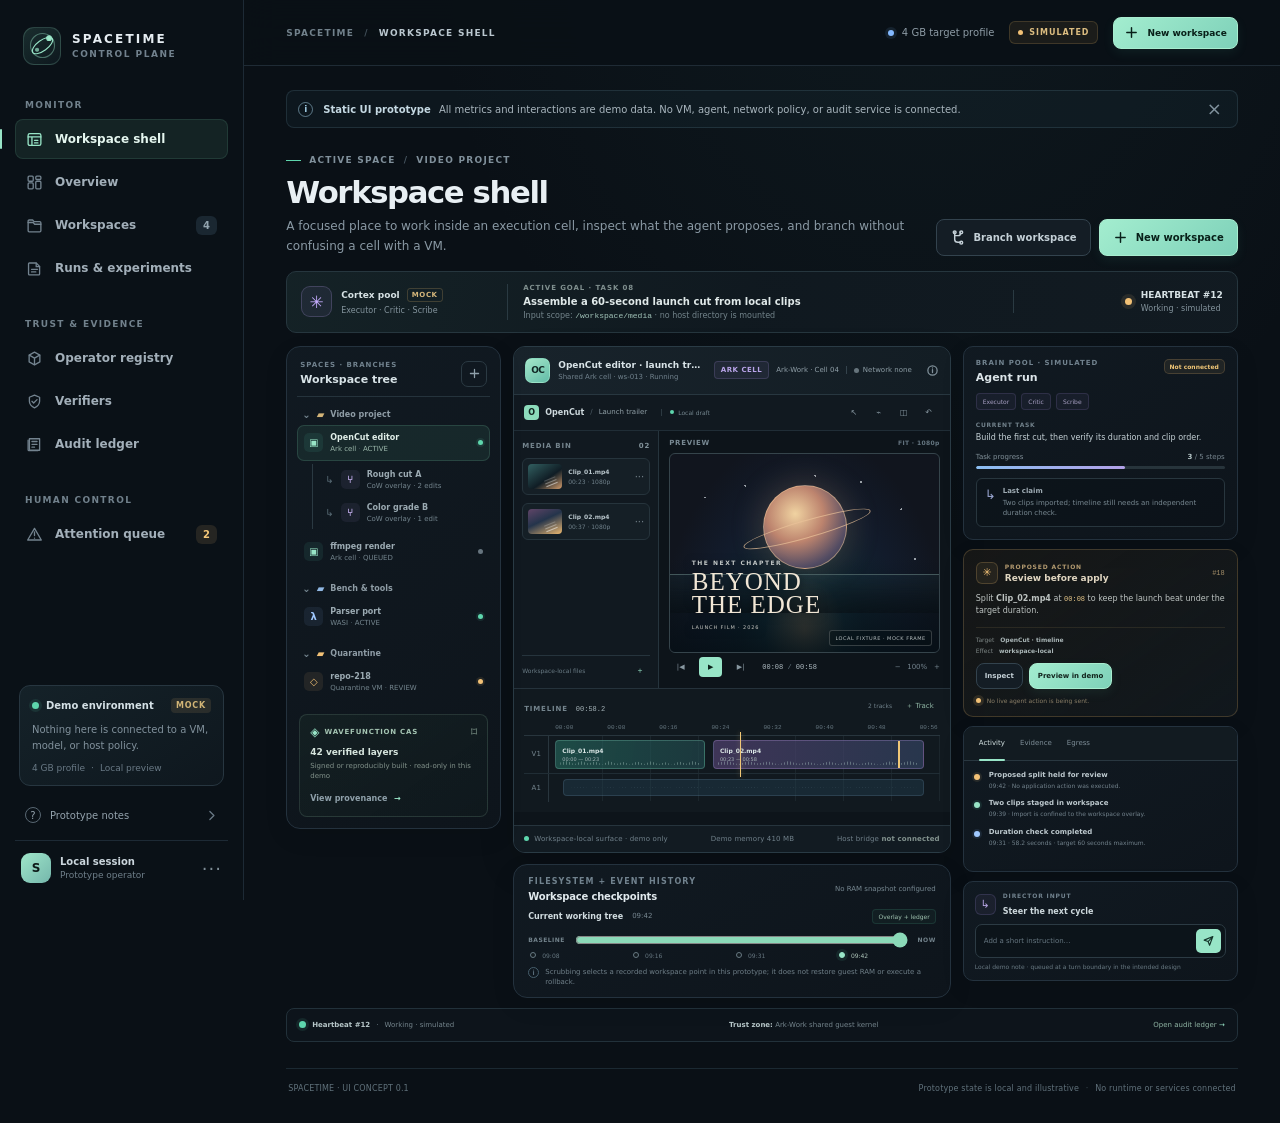
==== commit c6001933: "Refine workspace-first prototype shell Co-authored-by: arena-agent <297053741+arena-agent@users.nore" ====
--- a/prototype/index.html
+++ b/prototype/index.html
@@ -4,15 +4,15 @@
   <meta charset="utf-8">
   <meta name="viewport" content="width=device-width, initial-scale=1">
   <meta name="theme-color" content="#0a1016">
-  <meta name="description" content="Spacetime execution and verification console prototype">
-  <title>Spacetime — Control Room</title>
+  <meta name="description" content="Spacetime workspace shell and execution control prototype">
+  <title>Spacetime — Workspace Shell</title>
   <link rel="stylesheet" href="./styles.css">
   <script src="./app.js" defer></script>
 </head>
 <body>
   <div class="app-shell">
     <aside class="sidebar" id="sidebar" aria-label="Primary navigation">
-      <a class="brand" href="#overview" aria-label="Spacetime home" data-view="overview">
+      <a class="brand" href="#workspace" aria-label="Spacetime home" data-view="workspace">
         <span class="brand-mark" aria-hidden="true">
           <svg viewBox="0 0 40 40" fill="none">
             <circle cx="20" cy="20" r="15.5" stroke="currentColor" stroke-width="1.4" opacity=".42"/>
@@ -30,11 +30,15 @@
       <div class="sidebar-section">
         <p class="nav-label">Monitor</p>
         <nav class="primary-nav">
-          <button class="nav-link is-active" type="button" data-view="overview">
+          <button class="nav-link is-active" type="button" data-view="workspace" title="Workspace shell">
+            <svg viewBox="0 0 20 20" aria-hidden="true"><rect x="2.5" y="3" width="15" height="14" rx="2"/><path d="M2.5 7h15M7 7v10"/><path d="M10 11h4M10 14h4"/></svg>
+            <span>Workspace shell</span>
+          </button>
+          <button class="nav-link" type="button" data-view="overview" title="Overview">
             <svg viewBox="0 0 20 20" aria-hidden="true"><rect x="2.5" y="2.5" width="6" height="6" rx="1.2"/><rect x="11.5" y="2.5" width="6" height="4" rx="1.2"/><rect x="11.5" y="8.5" width="6" height="9" rx="1.2"/><rect x="2.5" y="10.5" width="6" height="7" rx="1.2"/></svg>
             <span>Overview</span>
           </button>
-          <button class="nav-link" type="button" data-view="workspaces">
+          <button class="nav-link" type="button" data-view="workspaces" title="Workspaces">
             <svg viewBox="0 0 20 20" aria-hidden="true"><path d="M2.5 6.5h6l1.7 2h7.3v7.7a1.3 1.3 0 0 1-1.3 1.3H3.8a1.3 1.3 0 0 1-1.3-1.3z"/><path d="M2.5 6.5V4.8a1.3 1.3 0 0 1 1.3-1.3h4l1.7 2h6.7a1.3 1.3 0 0 1 1.3 1.3v1.7"/></svg>
             <span>Workspaces</span>
             <span class="nav-count" id="nav-workspace-count">4</span>
@@ -100,7 +104,7 @@
           <button class="mobile-menu icon-button" type="button" aria-label="Toggle navigation" data-action="toggle-sidebar">
             <svg viewBox="0 0 20 20" aria-hidden="true"><path d="M3 5h14M3 10h14M3 15h14"/></svg>
           </button>
-          <div class="breadcrumbs"><span>SPACETIME</span><span class="breadcrumb-slash">/</span><strong id="breadcrumb-current">OVERVIEW</strong></div>
+          <div class="breadcrumbs"><span>SPACETIME</span><span class="breadcrumb-slash">/</span><strong id="breadcrumb-current">WORKSPACE SHELL</strong></div>
         </div>
         <div class="topbar-actions">
           <div class="host-profile"><span class="host-led"></span><span>4 GB target profile</span></div>
@@ -119,8 +123,92 @@
           <button class="banner-dismiss" type="button" aria-label="Dismiss prototype notice" data-action="dismiss-banner">×</button>
         </div>
 
+        <!-- WORKSPACE SHELL -->
+        <section class="view is-visible workspace-view" id="view-workspace" data-view-panel="workspace" aria-labelledby="workspace-shell-title">
+          <div class="workspace-page-heading">
+            <div>
+              <div class="eyebrow"><span class="eyebrow-line"></span> ACTIVE SPACE <span class="eyebrow-separator">/</span> <span id="workspace-context-label">VIDEO PROJECT</span></div>
+              <h1 id="workspace-shell-title">Workspace shell</h1>
+              <p class="page-subtitle">A focused place to work inside an execution cell, inspect what the agent proposes, and branch without confusing a cell with a VM.</p>
+            </div>
+            <div class="heading-actions">
+              <button class="button button--secondary" type="button" data-action="branch-workspace"><svg viewBox="0 0 16 16" aria-hidden="true"><path d="M5 3v7M5 10c0 2 1.5 3 3.5 3H11M5 6h4c1.5 0 2-.8 2-2V3"/><circle cx="5" cy="2.5" r="1.5"/><circle cx="12" cy="2.5" r="1.5"/><circle cx="12" cy="13.5" r="1.5"/></svg>Branch workspace</button>
+              <button class="button button--primary" type="button" data-open-dialog="workspace"><svg viewBox="0 0 16 16" aria-hidden="true"><path d="M8 3v10M3 8h10"/></svg>New workspace</button>
+            </div>
+          </div>
+
+          <div class="workspace-goalbar">
+            <div class="brain-pool-summary"><span class="brain-orbit" aria-hidden="true">✳</span><div><strong>Cortex pool <span class="demo-micro-pill">MOCK</span></strong><small>Executor · Critic · Scribe</small></div></div>
+            <div class="goal-summary"><span class="goal-label" id="workspace-task-label">ACTIVE GOAL · TASK 08</span><strong id="workspace-goal-title">Assemble a 60-second launch cut from local clips</strong><small>Input scope: <code id="workspace-scope-path">/workspace/media</code> · no host directory is mounted</small></div>
+            <div class="heartbeat-summary"><span class="heartbeat-pulse"></span><div><strong>HEARTBEAT <span id="heartbeat-number">#12</span></strong><small id="heartbeat-status">Paused at review gate · simulated</small></div></div>
+          </div>
+
+          <div class="workspace-shell-grid">
+            <aside class="panel workspace-tree-panel" aria-label="Workspace tree">
+              <div class="tree-panel-heading"><div><div class="panel-kicker">SPACES · BRANCHES</div><h2>Workspace tree</h2></div><button class="icon-button icon-button--outline" type="button" aria-label="Create workspace" data-open-dialog="workspace"><svg viewBox="0 0 16 16" aria-hidden="true"><path d="M8 3v10M3 8h10"/></svg></button></div>
+              <div id="workspace-tree-content" class="workspace-tree-content"></div>
+              <div class="wavefunction-card"><div class="wavefunction-top"><span class="wavefunction-icon">◈</span><span class="wavefunction-label">WAVEFUNCTION CAS</span><span class="cas-lock" aria-label="Read only">⌑</span></div><strong>42 verified layers</strong><p>Signed or reproducibly built · read-only in this demo</p><button type="button" class="quiet-button" data-view="operators">View provenance <span>→</span></button></div>
+            </aside>
+
+            <div class="workspace-center" role="region" aria-label="Active workspace">
+              <section class="app-window" aria-label="Application surface">
+                <header class="app-window-bar">
+                  <div class="active-app-ident"><span class="app-glyph" id="app-glyph">OC</span><span class="active-app-copy"><strong id="active-surface-name">OpenCut · Launch trailer</strong><small id="active-surface-subtitle">Application surface · local mock</small></span></div>
+                  <div class="active-app-meta"><span class="execution-chip" id="active-execution-chip">ARK CELL</span><span id="active-domain-label">Ark-Work · Cell 04</span><span class="surface-network" id="active-network-label"><i></i> Network none</span><button class="tiny-icon-button" type="button" aria-label="Inspect execution boundary" data-action="inspect-boundary"><svg viewBox="0 0 16 16" aria-hidden="true"><circle cx="8" cy="8" r="5.7"/><path d="M8 7v3.5M8 4.8v.1"/></svg></button></div>
+                </header>
+                <div class="app-surface" id="app-surface"></div>
+                <div class="app-window-footer"><span><span class="surface-green-dot"></span><span id="surface-state-label">Local workspace · mock app surface</span></span><span id="surface-memory-label">Demo memory 410 MB</span><span>Host bridge <strong>not connected</strong></span></div>
+              </section>
+
+              <section class="panel checkpoint-panel" aria-labelledby="checkpoint-title">
+                <div class="panel-heading checkpoint-heading"><div><div class="panel-kicker">FILESYSTEM + EVENT HISTORY</div><h2 id="checkpoint-title">Workspace checkpoints</h2></div><span class="checkpoint-kind">No RAM snapshot configured</span></div>
+                <div class="checkpoint-current"><strong id="checkpoint-name">Current working tree</strong><span id="checkpoint-time">09:42 · just now</span><span class="checkpoint-evidence" id="checkpoint-evidence">Overlay + ledger</span></div>
+                <div class="checkpoint-slider-wrap"><span class="checkpoint-edge">BASELINE</span><input id="checkpoint-range" type="range" min="0" max="3" value="3" aria-label="Select a workspace checkpoint"><span class="checkpoint-edge">NOW</span></div>
+                <div class="checkpoint-markers" id="checkpoint-markers"></div>
+                <div class="checkpoint-footnote"><span class="note-mark">i</span>Scrubbing selects a recorded workspace point in this prototype; it does not restore guest RAM or execute a rollback.</div>
+              </section>
+            </div>
+
+            <aside class="workspace-inspector" aria-label="Agent and evidence inspector">
+              <section class="panel cortex-panel">
+                <div class="inspector-heading"><div><div class="panel-kicker">BRAIN POOL · SIMULATED</div><h2>Agent run</h2></div><span class="status-pill status-pill--warn">Not connected</span></div>
+                <div class="agent-roles"><span>Executor</span><span>Critic</span><span>Scribe</span></div>
+                <div class="agent-task-label">CURRENT TASK</div><p class="agent-task" id="agent-task-copy">Build the first cut, then verify its duration and clip order.</p>
+                <div class="agent-progress-row"><span>Task progress</span><strong id="agent-progress-label">3 <i>/ 5 steps</i></strong></div>
+                <div class="agent-progress"><span style="width:60%"></span></div>
+                <div class="agent-claim"><span class="claim-icon">↳</span><span><strong>Last claim</strong><small id="agent-last-claim">Two clips imported; timeline still needs an independent duration check.</small></span></div>
+              </section>
+
+              <section class="panel proposal-panel">
+                <div class="proposal-heading"><span class="proposal-marker">✳</span><div><div class="panel-kicker">PROPOSED ACTION</div><h2>Review before apply</h2></div><span class="proposal-step">#18</span></div>
+                <p id="proposal-copy">Split <strong>Clip_02.mp4</strong> at <code>00:08</code> to keep the launch beat under the target duration.</p>
+                <div class="proposal-meta"><span>Target <strong id="proposal-target">OpenCut · timeline</strong></span><span>Effect <strong id="proposal-effect">workspace-local</strong></span></div>
+                <div class="proposal-actions"><button class="button button--secondary button--small" type="button" data-action="inspect-proposal">Inspect</button><button class="button button--primary button--small" id="proposal-preview-button" type="button" data-action="preview-proposal" aria-pressed="false">Preview in demo</button></div>
+                <div class="proposal-note"><span class="status-dot status-dot--amber"></span>No live agent action is being sent.</div>
+              </section>
+
+              <section class="panel inspector-events-panel">
+                <div class="inspector-tabs" role="tablist" aria-label="Workspace details">
+                  <button class="inspector-tab is-selected" type="button" role="tab" aria-selected="true" data-inspector-tab="activity">Activity</button>
+                  <button class="inspector-tab" type="button" role="tab" aria-selected="false" data-inspector-tab="evidence">Evidence</button>
+                  <button class="inspector-tab" type="button" role="tab" aria-selected="false" data-inspector-tab="egress">Egress</button>
+                </div>
+                <div class="inspector-content" id="workspace-inspector-content"></div>
+              </section>
+
+              <section class="panel director-panel">
+                <div class="director-heading"><span class="director-icon">↳</span><div><div class="panel-kicker">DIRECTOR INPUT</div><strong>Steer the next cycle</strong></div></div>
+                <form class="director-form" id="workspace-steering-form"><label class="sr-only" for="workspace-steering-input">Steering instruction for the next cycle</label><input id="workspace-steering-input" maxlength="160" placeholder="Add a short instruction…" autocomplete="off"><button type="submit" aria-label="Queue steering note"><svg viewBox="0 0 18 18" aria-hidden="true"><path d="m3 8.5 12-5-4.5 12-2.1-5zM8.4 10.5 15 3.5"/></svg></button></form>
+                <p>Local demo note · queued at a turn boundary in the intended design</p>
+              </section>
+            </aside>
+          </div>
+
+          <div class="workspace-statusline"><span><span class="status-dot status-dot--mint"></span><strong id="workspace-status-heartbeat">Heartbeat #12</strong> · <span id="workspace-status-heartbeat-state">simulated / paused at review</span></span><span><strong>Trust zone:</strong> <span id="workspace-trust-zone">Ark-Work shared guest kernel</span></span><button type="button" data-view="ledger">Open audit ledger <span>→</span></button></div>
+        </section>
+
         <!-- OVERVIEW -->
-        <section class="view is-visible" id="view-overview" data-view-panel="overview" aria-labelledby="overview-title">
+        <section class="view" id="view-overview" data-view-panel="overview" aria-labelledby="overview-title" hidden>
           <div class="page-heading">
             <div>
               <div class="eyebrow"><span class="eyebrow-line"></span> SYSTEM SNAPSHOT <span class="eyebrow-separator">/</span> DEMO FIXTURE</div>
@@ -353,6 +441,17 @@
     </form>
   </dialog>
 
+  <dialog class="modal" id="branch-dialog" aria-labelledby="branch-dialog-title">
+    <form id="branch-form" class="modal-form">
+      <div class="modal-heading"><div><div class="panel-kicker" id="branch-dialog-kicker">WORKSPACE COW · TRUST DOMAIN</div><h2 id="branch-dialog-title">Branch workspace</h2></div><button class="icon-button modal-close" type="button" aria-label="Close dialog" data-action="close-dialog"><svg viewBox="0 0 18 18" aria-hidden="true"><path d="m4 4 10 10M14 4 4 14"/></svg></button></div>
+      <label class="field-label" for="branch-name">Branch name</label><input class="text-input" id="branch-name" name="name" type="text" value="Launch cut · branch A" maxlength="72" required>
+      <label class="field-label" for="branch-mode">Branch boundary</label><select class="text-input" id="branch-mode" name="mode"><option value="cow">Workspace CoW branch · same Ark kernel</option><option value="quarantine">Fresh quarantine VM · separate guest kernel</option></select>
+      <div class="tier-explainer tier-explainer--mint" id="branch-explainer"><span class="info-strip-icon">i</span><p>A copy-on-write workspace branch keeps the same Ark and guest kernel. Filesystem branching does not provide kernel-level isolation.</p></div>
+      <div class="modal-warning"><span class="warning-icon">!</span><span id="branch-warning-copy">Demo only. A copy-on-write workspace-state branch is added to the tree; no VM snapshot or rollback is performed.</span></div>
+      <div class="modal-actions"><button class="button button--secondary" type="button" data-action="close-dialog">Cancel</button><button class="button button--primary" type="submit">Create demo branch <span>→</span></button></div>
+    </form>
+  </dialog>
+
   <dialog class="modal modal--detail" id="detail-dialog" aria-labelledby="detail-title">
     <div class="modal-form">
       <div class="modal-heading"><div><div class="panel-kicker" id="detail-kicker">DETAILS</div><h2 id="detail-title">Workspace details</h2></div><button class="icon-button modal-close" type="button" aria-label="Close dialog" data-action="close-dialog"><svg viewBox="0 0 18 18" aria-hidden="true"><path d="m4 4 10 10M14 4 4 14"/></svg></button></div>
--- a/prototype/styles.css
+++ b/prototype/styles.css
@@ -87,6 +87,7 @@
 .demo-chip > span { width: 5px; height: 5px; background: var(--amber); border-radius: 50%; }
 .mobile-menu { display: none !important; }
 .page-content { max-width: 1620px; margin: 0 auto; padding: 24px clamp(20px, 3.3vw, 52px) 30px; }
+.app-shell.is-workspace-mode .page-content { max-width: 1800px; }
 .prototype-banner { display: flex; align-items: center; gap: 10px; min-height: 38px; margin-bottom: 27px; padding: 8px 11px; color: #a8b5bd; border: 1px solid rgba(95, 131, 151, .22); border-radius: 8px; background: rgba(37, 68, 83, .15); font-size: 10px; }
 .prototype-banner strong { margin-right: 5px; color: #c5d9e3; font-weight: 700; }
 .banner-icon { display: grid; width: 15px; height: 15px; flex: 0 0 auto; place-items: center; color: #9cc6dd; border: 1px solid rgba(156, 198, 221, .55); border-radius: 50%; font-size: 9px; font-weight: 700; }
@@ -405,8 +406,333 @@
 .page-footer { display: flex; align-items: center; justify-content: space-between; gap: 12px; margin-top: 26px; padding: 15px 2px 0; color: #60717b; border-top: 1px solid #1b2932; font-size: 8px; letter-spacing: .02em; }
 .footer-sep { margin: 0 4px; color: #3e4d56; }
 
+/* Workspace shell: logical spaces, active app surface, and a compact control/evidence rail. */
+.workspace-page-heading { display: flex; align-items: flex-end; justify-content: space-between; gap: 18px; margin-bottom: 15px; }
+.workspace-page-heading .page-subtitle { max-width: 760px; }
+.workspace-goalbar { display: grid; grid-template-columns: 190px minmax(0, 1fr) 210px; align-items: center; gap: 16px; min-height: 62px; margin-bottom: 13px; padding: 10px 14px; border: 1px solid #26363e; border-radius: 10px; background: linear-gradient(105deg, rgba(21, 35, 39, .95), rgba(16, 25, 32, .96) 50%, rgba(18, 27, 34, .96)); }
+.brain-pool-summary, .heartbeat-summary { display: flex; align-items: center; gap: 9px; min-width: 0; }
+.brain-orbit { display: grid; width: 31px; height: 31px; flex: 0 0 auto; place-items: center; color: var(--violet); border: 1px solid rgba(191, 167, 250, .21); border-radius: 9px; background: rgba(165, 138, 223, .08); font-size: 17px; }
+.brain-pool-summary strong, .heartbeat-summary strong { display: block; color: #d7e2e5; font-size: 9px; font-weight: 700; white-space: nowrap; }
+.brain-pool-summary small, .heartbeat-summary small { display: block; margin-top: 4px; color: #84949d; font-size: 8px; white-space: nowrap; }
+.demo-micro-pill { display: inline-block; margin-left: 4px; padding: 2px 4px; color: #d6b77b; border: 1px solid rgba(242, 193, 118, .2); border-radius: 3px; font-size: 7px; letter-spacing: .08em; vertical-align: 1px; }
+.goal-summary { min-width: 0; padding-left: 15px; border-left: 1px solid #2a3a42; }
+.goal-label { display: block; margin-bottom: 4px; color: #80908f; font-size: 7px; font-weight: 760; letter-spacing: .13em; }
+.goal-summary strong { display: block; overflow: hidden; color: #e0e9e9; font-size: 10px; font-weight: 620; text-overflow: ellipsis; white-space: nowrap; }
+.goal-summary small { display: block; margin-top: 4px; color: #73848b; font-size: 8px; }
+.goal-summary code { color: #a3c5ba; font-size: 8px; }
+.heartbeat-summary { justify-content: flex-end; padding-left: 10px; border-left: 1px solid #2a3a42; }
+.heartbeat-pulse { width: 7px; height: 7px; flex: 0 0 auto; border-radius: 50%; background: var(--amber); box-shadow: 0 0 0 4px rgba(242, 193, 118, .1); }
+.workspace-shell-grid { display: grid; grid-template-columns: minmax(185px, 215px) minmax(410px, 1fr) minmax(245px, 275px); align-items: start; gap: 12px; }
+.workspace-tree-panel { position: sticky; top: 80px; padding: 13px 10px 11px; }
+.tree-panel-heading { display: flex; align-items: center; justify-content: space-between; gap: 8px; padding: 1px 3px 9px; border-bottom: 1px solid #25333c; }
+.tree-panel-heading .panel-kicker { margin-bottom: 4px; font-size: 7px; }
+.tree-panel-heading h2 { margin: 0; color: #d8e3e7; font-size: 11px; font-weight: 650; }
+.tree-panel-heading .icon-button { width: 26px; height: 26px; }
+.tree-panel-heading .icon-button svg { width: 13px; height: 13px; }
+.workspace-tree-content { display: grid; gap: 13px; padding: 12px 0; }
+.tree-group-title { display: flex; align-items: center; gap: 6px; padding: 0 5px 5px; color: #8e9ca5; font-size: 8px; font-weight: 660; }
+.tree-chevron { color: #778892; font-size: 10px; }
+.tree-folder-icon { color: #d2b478; font-size: 10px; }
+.tree-folder-icon--blue { color: #91b8e4; }
+.tree-folder-icon--amber { color: var(--amber); }
+.tree-children { display: grid; gap: 2px; }
+.tree-node { display: flex; align-items: center; gap: 7px; width: 100%; min-height: 36px; padding: 5px 6px; color: #9baab2; border: 1px solid transparent; border-radius: 7px; background: transparent; cursor: pointer; text-align: left; transition: background .15s ease, border-color .15s ease; }
+.tree-node:hover { color: #e0e9ec; background: #19262e; }
+.tree-node.is-selected { color: #e0eee8; border-color: rgba(129, 214, 180, .17); background: rgba(91, 181, 145, .1); }
+.tree-node-symbol { display: grid; width: 19px; height: 19px; flex: 0 0 auto; place-items: center; color: var(--mint); border-radius: 5px; background: rgba(94, 214, 173, .09); font-size: 10px; font-weight: 720; }
+.tree-node-symbol--wasi { color: var(--blue); background: rgba(130, 180, 238, .09); }
+.tree-node-symbol--quarantine { color: var(--amber); background: rgba(242, 193, 118, .09); }
+.tree-node-symbol--branch { color: #c6b0f0; background: rgba(174, 148, 229, .08); }
+.tree-node-copy { display: block; flex: 1; min-width: 0; }
+.tree-node-copy strong { display: block; overflow: hidden; color: inherit; font-size: 8px; font-weight: 630; text-overflow: ellipsis; white-space: nowrap; }
+.tree-node-copy small { display: block; overflow: hidden; margin-top: 3px; color: #74858e; font-size: 7px; text-overflow: ellipsis; white-space: nowrap; }
+.tree-node-copy small i { color: #52616b; font-style: normal; }
+.tree-node.is-selected .tree-node-copy small { color: #9db9ac; }
+.tree-status-dot { width: 5px; height: 5px; flex: 0 0 auto; border-radius: 50%; background: #66747e; }
+.tree-status-dot.is-running { background: var(--mint-strong); box-shadow: 0 0 0 2px rgba(94, 214, 173, .1); }
+.tree-status-dot.is-review { background: var(--amber); box-shadow: 0 0 0 2px rgba(242, 193, 118, .1); }
+.tree-branch-list { display: grid; gap: 1px; margin: 1px 0 3px 15px; padding-left: 8px; border-left: 1px solid #2a3942; }
+.tree-node--branch { min-height: 31px; padding-left: 3px; }
+.tree-node--nested { padding-left: 8px; }
+.tree-node--quarantine { margin-top: 2px; }
+.tree-branch-elbow { color: #596c76; font-size: 10px; }
+.wavefunction-card { margin: 2px 2px 0; padding: 10px; border: 1px solid rgba(138, 182, 159, .18); border-radius: 8px; background: linear-gradient(145deg, rgba(30, 50, 44, .34), rgba(17, 28, 31, .48)); }
+.wavefunction-top { display: flex; align-items: center; gap: 5px; }
+.wavefunction-icon { color: var(--mint); font-size: 12px; }
+.wavefunction-label { color: #a5c5b3; font-size: 7px; font-weight: 740; letter-spacing: .11em; }
+.cas-lock { margin-left: auto; color: #81998d; font-size: 12px; }
+.wavefunction-card > strong { display: block; margin-top: 8px; color: #d6e5dd; font-size: 9px; font-weight: 650; }
+.wavefunction-card p { margin: 4px 0 6px; color: #81918a; font-size: 7px; line-height: 1.5; }
+.wavefunction-card .quiet-button { font-size: 8px; }
+.workspace-center { display: grid; min-width: 0; gap: 11px; }
+.app-window { min-width: 0; overflow: hidden; border: 1px solid #2a3b45; border-radius: 12px; background: #101820; box-shadow: 0 15px 36px rgba(0, 0, 0, .13); }
+.app-window-bar { display: flex; align-items: center; justify-content: space-between; gap: 10px; min-height: 48px; padding: 8px 11px; border-bottom: 1px solid #283740; background: linear-gradient(90deg, #18232b, #131d24); }
+.active-app-ident { display: flex; align-items: center; gap: 8px; min-width: 0; }
+.app-glyph { display: grid; width: 25px; height: 25px; flex: 0 0 auto; place-items: center; color: #0f2523; border: 1px solid rgba(156, 229, 200, .55); border-radius: 7px; background: linear-gradient(145deg, #a4e6c9, #63bca8); font-size: 9px; font-weight: 850; letter-spacing: -.07em; }
+.active-app-copy { display: block; min-width: 0; }
+.active-app-copy strong { display: block; overflow: hidden; color: #d9e4e8; font-size: 9px; font-weight: 670; text-overflow: ellipsis; white-space: nowrap; }
+.active-app-copy small { display: block; margin-top: 3px; color: #71828d; font-size: 7px; }
+.active-app-meta { display: flex; align-items: center; justify-content: flex-end; gap: 7px; color: #91a0a9; font-size: 7px; white-space: nowrap; }
+.execution-chip { padding: 4px 6px; color: #b9a4e9; border: 1px solid rgba(176, 149, 239, .18); border-radius: 4px; background: rgba(176, 149, 239, .07); font-size: 7px; font-weight: 760; letter-spacing: .07em; }
+.execution-chip--wasi { color: #a7caff; border-color: rgba(142, 188, 245, .2); background: rgba(142, 188, 245, .07); }
+.execution-chip--quarantine { color: #e4be7e; border-color: rgba(242, 193, 118, .2); background: rgba(242, 193, 118, .08); }
+.surface-network { display: inline-flex; align-items: center; gap: 4px; padding-left: 7px; border-left: 1px solid #34434c; color: #8d9da5; }
+.surface-network i { width: 5px; height: 5px; border-radius: 50%; background: #66747c; }
+.surface-network i.is-brokered { background: var(--amber); }
+.tiny-icon-button { display: grid; width: 20px; height: 20px; flex: 0 0 auto; place-items: center; color: #81919b; border: 1px solid transparent; border-radius: 5px; background: transparent; cursor: pointer; }
+.tiny-icon-button:hover { color: var(--mint); border-color: #34464f; }
+.tiny-icon-button svg { width: 13px; height: 13px; }
+.app-surface { min-height: 430px; background: #0c1319; }
+.app-window-footer { display: flex; align-items: center; justify-content: space-between; gap: 10px; min-height: 27px; padding: 4px 10px; color: #71818b; border-top: 1px solid #26343d; background: #121b22; font-size: 7px; }
+.app-window-footer > span:first-child { display: flex; align-items: center; gap: 5px; }
+.app-window-footer strong { color: #82928e; font-weight: 580; }
+.surface-green-dot { width: 5px; height: 5px; border-radius: 50%; background: var(--mint-strong); }
+.studio-app { min-height: 430px; color: #c8d3d8; background: #0d141a; }
+.studio-toolbar { display: flex; align-items: center; justify-content: space-between; min-height: 36px; padding: 0 10px; border-bottom: 1px solid #202d36; background: #111920; }
+.studio-product { display: flex; align-items: center; gap: 6px; color: #91a0a7; font-size: 7px; }
+.studio-product strong { color: #cdd8dc; font-size: 8px; font-weight: 700; }
+.studio-product-mark { display: grid; width: 15px; height: 15px; place-items: center; color: #10221d; border-radius: 4px; background: #8cdbbb; font-size: 8px; font-weight: 800; }
+.studio-divider { color: #52616a; }
+.save-indicator { display: inline-flex; align-items: center; gap: 4px; margin-left: 8px; padding-left: 8px; color: #73858d; border-left: 1px solid #2c3941; font-size: 6px; }
+.save-indicator i { width: 4px; height: 4px; border-radius: 50%; background: var(--mint-strong); }
+.studio-tools { display: flex; align-items: center; gap: 3px; }
+.studio-tools button, .media-bin-footer button, .preview-controls button, .timeline-head-actions button { display: grid; min-width: 22px; height: 21px; place-items: center; padding: 0 5px; color: #8797a0; border: 1px solid transparent; border-radius: 4px; background: transparent; cursor: pointer; font-size: 8px; }
+.studio-tools button:hover, .media-bin-footer button:hover, .preview-controls button:hover, .timeline-head-actions button:hover { color: #d4e4e3; border-color: #34464f; background: #1a272e; }
+.studio-upper { display: grid; grid-template-columns: 145px minmax(0, 1fr); min-height: 250px; }
+.media-bin { display: flex; flex-direction: column; gap: 8px; padding: 11px 8px 8px; border-right: 1px solid #26343d; background: #111920; }
+.surface-section-title { color: #75858e; font-size: 7px; font-weight: 760; letter-spacing: .12em; }
+.surface-section-title span:last-child { float: right; color: #82929a; }
+.media-item { display: flex; align-items: center; gap: 6px; min-width: 0; padding: 5px; border: 1px solid #26343c; border-radius: 6px; background: #151f26; }
+.media-thumb { position: relative; display: block; width: 34px; height: 25px; flex: 0 0 auto; overflow: hidden; border-radius: 4px; background: linear-gradient(145deg, #326061, #101d25 58%, #d49d6d); }
+.media-thumb--two { background: linear-gradient(155deg, #604568, #24344b 45%, #ecb870); }
+.media-thumb i { position: absolute; right: 4px; bottom: 4px; width: 12px; height: 1px; background: rgba(255,255,255,.5); box-shadow: 0 -3px 0 rgba(255,255,255,.33), 0 -6px 0 rgba(255,255,255,.2); transform: rotate(-22deg); }
+.media-item strong, .media-item small { display: block; overflow: hidden; text-overflow: ellipsis; white-space: nowrap; }
+.media-item strong { color: #b9c6cc; font-size: 6px; font-weight: 620; }
+.media-item small { margin-top: 3px; color: #6f808a; font-size: 6px; }
+.media-more { margin-left: auto; color: #73828b; font-size: 10px; }
+.media-bin-footer { display: flex; align-items: center; justify-content: space-between; margin-top: auto; padding-top: 6px; color: #697a83; border-top: 1px solid #26343d; font-size: 6px; }
+.media-bin-footer button { min-width: 20px; height: 18px; color: var(--mint); }
+.preview-column { min-width: 0; padding: 8px 10px 7px; }
+.preview-toolbar { display: flex; align-items: center; justify-content: space-between; margin-bottom: 6px; color: #798a94; font-size: 7px; font-weight: 700; letter-spacing: .1em; }
+.preview-resolution { color: #657681; font-size: 6px; letter-spacing: .06em; }
+.preview-frame { position: relative; width: min(100%, 570px); min-height: 200px; margin: 0 auto; overflow: hidden; aspect-ratio: 16 / 8.3; border: 1px solid #35444b; border-radius: 6px; background: radial-gradient(ellipse at 50% 89%, rgba(238, 156, 94, .34), transparent 21%), radial-gradient(ellipse at 50% 105%, #1b4650 0, #102431 34%, #121b2b 56%, #11151e 78%); }
+.preview-frame::before { position: absolute; inset: 52% 0 0; content: ""; background: linear-gradient(180deg, transparent, rgba(5, 14, 20, .82)); }
+.preview-frame--review { outline: 1px solid rgba(242, 193, 118, .72); outline-offset: 2px; }
+.preview-review-overlay { position: absolute; right: 8px; bottom: 8px; z-index: 2; display: grid; gap: 3px; padding: 6px 8px; border: 1px solid rgba(242, 193, 118, .35); border-radius: 5px; background: rgba(13, 19, 24, .88); box-shadow: 0 4px 14px rgba(0, 0, 0, .24); }
+.preview-review-overlay span { color: #d4ac67; font-size: 5px; font-weight: 780; letter-spacing: .13em; }
+.preview-review-overlay strong { color: #e3d5bd; font-size: 7px; font-weight: 650; }
+.preview-stars { position: absolute; inset: 0; opacity: .7; background-image: radial-gradient(1px 1px at 13% 22%, #d5dce1 98%, transparent), radial-gradient(1px 1px at 28% 16%, #d5dce1 98%, transparent), radial-gradient(1px 1px at 71% 14%, #d5dce1 98%, transparent), radial-gradient(1px 1px at 86% 28%, #d5dce1 98%, transparent), radial-gradient(1px 1px at 54% 11%, #d5dce1 98%, transparent), radial-gradient(1px 1px at 42% 33%, #d5dce1 98%, transparent), radial-gradient(1px 1px at 91% 53%, #d5dce1 98%, transparent); }
+.preview-orb { position: absolute; top: 16%; left: 50%; width: clamp(47px, 8vw, 84px); aspect-ratio: 1; border: 1px solid rgba(243, 204, 154, .52); border-radius: 50%; background: radial-gradient(circle at 38% 34%, #f0d3a1, #bd846e 38%, #534c63 72%, #20283c); box-shadow: 0 0 34px rgba(239, 180, 121, .23); transform: translateX(-50%); }
+.preview-orb::after { position: absolute; content: ""; top: 41%; left: -28%; width: 158%; height: 19%; border: 1px solid rgba(235, 195, 153, .72); border-radius: 50%; transform: rotate(-16deg); }
+.preview-horizon { position: absolute; right: -10%; bottom: 20%; left: -10%; height: 21%; border-top: 1px solid rgba(159, 204, 201, .37); background: linear-gradient(180deg, rgba(49, 103, 110, .1), rgba(7, 14, 19, .6)); transform: perspective(90px) rotateX(24deg); }
+.preview-caption { position: absolute; top: 53%; left: 8%; display: grid; gap: 4px; text-shadow: 0 2px 8px rgba(0,0,0,.6); }
+.preview-caption small { color: #c3c8c7; font-size: 6px; font-weight: 700; letter-spacing: .25em; }
+.preview-caption strong { color: #f1e6d5; font-family: Georgia, serif; font-size: clamp(16px, 2.2vw, 25px); font-weight: 400; letter-spacing: .04em; line-height: .95; }
+.preview-caption span { margin-top: 3px; color: #c7c7c2; font-size: 5px; letter-spacing: .18em; }
+.preview-fixture-tag { position: absolute; right: 7px; bottom: 6px; padding: 4px 5px; color: rgba(230, 238, 238, .8); border: 1px solid rgba(233, 238, 235, .2); border-radius: 3px; background: rgba(8, 15, 20, .34); font-size: 5px; letter-spacing: .1em; }
+.preview-controls { display: flex; align-items: center; justify-content: center; gap: 7px; min-height: 28px; }
+.preview-controls button { min-width: 23px; height: 20px; font-size: 7px; }
+.preview-controls .preview-play { color: #0c2019; background: var(--mint); }
+.preview-time { margin-left: 3px; color: #b0bdc3; font-family: ui-monospace, SFMono-Regular, Menlo, monospace; font-size: 7px; }
+.preview-time i { color: #667780; font-style: normal; }
+.preview-zoom { margin-left: auto; color: #73838d; font-size: 7px; }
+.timeline-mock { padding: 8px 10px 10px; border-top: 1px solid #25323b; background: #11191f; }
+.timeline-heading { display: flex; align-items: center; justify-content: space-between; margin-bottom: 5px; }
+.timeline-duration { margin-left: 8px; color: #a5b3b8; font-family: ui-monospace, SFMono-Regular, Menlo, monospace; font-size: 7px; }
+.timeline-head-actions { display: flex; align-items: center; gap: 8px; }
+.timeline-track-count { color: #71828b; font-size: 6px; }
+.timeline-head-actions button { height: 18px; color: #91b7a5; font-size: 7px; }
+.timeline-ruler { display: flex; justify-content: space-between; padding: 4px 2px 4px 31px; color: #667781; border-bottom: 1px solid #28353d; font-family: ui-monospace, SFMono-Regular, Menlo, monospace; font-size: 6px; }
+.timeline-row { display: grid; grid-template-columns: 25px minmax(0, 1fr); gap: 6px; min-height: 38px; border-bottom: 1px solid #202d35; }
+.timeline-row--audio { min-height: 28px; border-bottom: 0; }
+.track-label { display: grid; place-items: center; color: #75858e; border-right: 1px solid #29363e; font-size: 7px; }
+.track-lane { position: relative; min-width: 0; height: 37px; background: repeating-linear-gradient(90deg, transparent 0, transparent calc(12.5% - 1px), rgba(54, 69, 77, .3) calc(12.5% - 1px), rgba(54, 69, 77, .3) 12.5%); }
+.timeline-row--audio .track-lane { height: 27px; }
+.clip-block { position: absolute; top: 4px; bottom: 4px; display: flex; flex-direction: column; justify-content: center; overflow: hidden; padding: 3px 6px; border: 1px solid rgba(135, 215, 190, .28); border-radius: 4px; background: linear-gradient(100deg, rgba(40, 116, 103, .55), rgba(33, 72, 77, .65)); }
+.clip-block--violet { border-color: rgba(185, 153, 226, .3); background: linear-gradient(100deg, rgba(88, 69, 119, .65), rgba(51, 68, 98, .68)); }
+.clip-block strong { overflow: hidden; color: #d9e5e4; font-size: 6px; font-weight: 640; text-overflow: ellipsis; white-space: nowrap; }
+.clip-block small { margin-top: 2px; color: #a5b4b7; font-size: 5px; }
+.clip-wave { position: absolute; right: 4px; bottom: 3px; left: 4px; height: 4px; opacity: .43; background: repeating-linear-gradient(90deg, rgba(197, 230, 219, .8) 0 1px, transparent 1px 3px); clip-path: polygon(0 45%, 5% 5%, 10% 90%, 15% 15%, 20% 72%, 25% 20%, 30% 95%, 35% 8%, 40% 80%, 45% 30%, 50% 97%, 55% 20%, 60% 85%, 65% 12%, 70% 90%, 75% 40%, 80% 100%, 85% 18%, 90% 75%, 95% 10%, 100% 75%, 100% 100%, 0 100%); }
+.playhead-handle { position: absolute; top: -3px; right: 23px; width: 2px; height: 31px; background: #f0c777; }
+.timeline-playhead { position: absolute; top: -4px; bottom: -4px; z-index: 2; width: 1px; background: #f0c777; box-shadow: 0 0 5px rgba(240, 199, 119, .45); }
+.audio-block { position: absolute; top: 5px; right: 4%; bottom: 5px; left: 2%; overflow: hidden; border: 1px solid rgba(127, 169, 205, .18); border-radius: 4px; background: rgba(37, 65, 82, .42); }
+.audio-wave { position: absolute; inset: 7px 4px; opacity: .55; background: repeating-linear-gradient(90deg, #789cb3 0 1px, transparent 1px 3px); clip-path: polygon(0 50%, 4% 20%, 8% 80%, 12% 27%, 16% 70%, 20% 12%, 24% 88%, 28% 26%, 32% 76%, 36% 18%, 40% 82%, 44% 30%, 48% 70%, 52% 8%, 56% 92%, 60% 24%, 64% 78%, 68% 18%, 72% 82%, 76% 24%, 80% 76%, 84% 14%, 88% 88%, 92% 30%, 96% 72%, 100% 44%, 100% 56%, 0 56%); }
+.app-window-footer { letter-spacing: .02em; }
+.checkpoint-panel { padding: 12px 14px 10px; }
+.checkpoint-heading { margin-bottom: 7px; }
+.checkpoint-heading h2 { font-size: 10px; }
+.checkpoint-kind { color: #778891; font-size: 7px; }
+.checkpoint-current { display: flex; align-items: center; gap: 9px; flex-wrap: wrap; color: #788892; font-size: 7px; }
+.checkpoint-current strong { color: #d0dbdf; font-size: 8px; font-weight: 650; }
+.checkpoint-evidence { margin-left: auto; padding: 3px 5px; color: #a1c4b1; border: 1px solid rgba(94, 214, 173, .13); border-radius: 4px; background: rgba(94, 214, 173, .04); font-size: 6px; }
+.checkpoint-slider-wrap { display: flex; align-items: center; gap: 8px; margin-top: 8px; }
+.checkpoint-edge { color: #73838c; font-size: 6px; font-weight: 700; letter-spacing: .08em; }
+#checkpoint-range { width: 100%; height: 12px; accent-color: #8bd9b8; cursor: pointer; }
+.checkpoint-markers { display: grid; grid-template-columns: repeat(4, 1fr); gap: 4px; margin-top: 2px; }
+.checkpoint-marker { display: grid; grid-template-columns: 7px 1fr; align-items: center; gap: 5px; padding: 2px 2px; color: #667780; border: 0; background: transparent; cursor: pointer; text-align: left; }
+.checkpoint-marker span { width: 6px; height: 6px; border: 1px solid #687983; border-radius: 50%; background: #121b20; }
+.checkpoint-marker small { overflow: hidden; font-size: 6px; text-overflow: ellipsis; white-space: nowrap; }
+.checkpoint-marker:hover, .checkpoint-marker.is-current { color: #b1c8bd; }
+.checkpoint-marker.is-current span { border-color: var(--mint); background: var(--mint); box-shadow: 0 0 0 3px rgba(94, 214, 173, .09); }
+.checkpoint-footnote { display: flex; align-items: flex-start; gap: 6px; margin-top: 6px; color: #6e7e87; font-size: 7px; line-height: 1.45; }
+.checkpoint-footnote .note-mark { width: 11px; height: 11px; font-size: 7px; }
+.workspace-inspector { display: grid; min-width: 0; gap: 9px; align-content: start; }
+.workspace-inspector .panel { padding: 12px; border-radius: 10px; }
+.inspector-heading { display: flex; align-items: flex-start; justify-content: space-between; gap: 6px; }
+.inspector-heading h2 { margin: 0; color: #dce5e9; font-size: 11px; font-weight: 660; }
+.inspector-heading .panel-kicker { margin-bottom: 4px; font-size: 7px; }
+.inspector-heading .status-pill { padding: 3px 5px; font-size: 6px; }
+.agent-roles { display: flex; gap: 5px; margin-top: 9px; }
+.agent-roles span { padding: 4px 6px; color: #a8a0c3; border: 1px solid rgba(176, 149, 239, .14); border-radius: 4px; background: rgba(176, 149, 239, .05); font-size: 6px; }
+.agent-task-label { margin-top: 11px; color: #72828c; font-size: 6px; font-weight: 730; letter-spacing: .12em; }
+.agent-task { margin: 4px 0 9px; color: #c4d0d5; font-size: 8px; line-height: 1.5; }
+.agent-progress-row { display: flex; justify-content: space-between; color: #819099; font-size: 7px; }
+.agent-progress-row strong { color: #b7c7c8; font-size: 7px; font-weight: 650; }
+.agent-progress-row i { color: #77868f; font-style: normal; font-weight: 500; }
+.agent-progress { height: 3px; margin-top: 5px; overflow: hidden; border-radius: 4px; background: #27343b; }
+.agent-progress span { display: block; height: 100%; border-radius: inherit; background: linear-gradient(90deg, #8bbef2, #b2a1e8); transition: width .2s ease; }
+.agent-claim { display: flex; gap: 7px; margin-top: 9px; padding: 8px; border: 1px solid #28363e; border-radius: 6px; background: rgba(9, 15, 20, .32); }
+.claim-icon { color: #9aa6d1; font-size: 13px; }
+.agent-claim strong, .agent-claim small { display: block; }
+.agent-claim strong { color: #9daab2; font-size: 7px; font-weight: 650; }
+.agent-claim small { margin-top: 3px; color: #788891; font-size: 7px; line-height: 1.45; }
+.proposal-panel { border-color: rgba(242, 193, 118, .2); background: linear-gradient(145deg, rgba(35, 31, 24, .52), rgba(17, 24, 29, .98)); }
+.proposal-heading { display: flex; align-items: center; gap: 7px; }
+.proposal-marker { display: grid; width: 22px; height: 22px; place-items: center; color: var(--amber); border: 1px solid rgba(242, 193, 118, .2); border-radius: 6px; background: rgba(242, 193, 118, .07); font-size: 11px; }
+.proposal-heading .panel-kicker { margin-bottom: 3px; color: #b49b70; font-size: 6px; }
+.proposal-heading h2 { margin: 0; color: #e1d6c1; font-size: 9px; font-weight: 640; }
+.proposal-step { margin-left: auto; color: #a48f69; font-family: ui-monospace, SFMono-Regular, Menlo, monospace; font-size: 7px; }
+.proposal-panel > p { margin: 9px 0; color: #bdc3c1; font-size: 8px; line-height: 1.55; }
+.proposal-panel code { color: #e7c789; font-size: 7px; }
+.proposal-meta { display: grid; gap: 4px; padding-top: 8px; border-top: 1px solid rgba(140, 117, 75, .19); color: #7e8786; font-size: 6px; }
+.proposal-meta strong { margin-left: 4px; color: #a9b5b6; font-weight: 570; }
+.proposal-actions { display: flex; gap: 6px; margin-top: 9px; }
+.proposal-actions .button { min-height: 26px; padding: 0 8px; font-size: 7px; }
+.proposal-actions .button--primary { color: #12241d; }
+.proposal-note { display: flex; align-items: center; gap: 6px; margin-top: 8px; color: #897d66; font-size: 6px; }
+.proposal-note .status-dot { width: 5px; height: 5px; }
+.inspector-events-panel { padding: 0 !important; overflow: hidden; }
+.inspector-tabs { display: flex; gap: 1px; padding: 0 8px; border-bottom: 1px solid #293740; background: #121b21; }
+.inspector-tab { position: relative; min-height: 33px; padding: 0 7px; color: #7e8e98; border: 0; background: transparent; cursor: pointer; font-size: 7px; }
+.inspector-tab:hover { color: #cbd8dc; }
+.inspector-tab.is-selected { color: #d6e4e4; }
+.inspector-tab.is-selected::after { position: absolute; right: 7px; bottom: -1px; left: 7px; height: 2px; content: ""; border-radius: 2px; background: var(--mint); }
+.inspector-content { min-height: 110px; padding: 10px; }
+.mini-activity-list { display: grid; gap: 9px; }
+.mini-activity { display: grid; grid-template-columns: 8px minmax(0, 1fr); gap: 7px; }
+.mini-activity-dot { width: 6px; height: 6px; margin-top: 3px; border-radius: 50%; background: var(--mint); box-shadow: 0 0 0 2px rgba(94, 214, 173, .1); }
+.mini-activity-dot--amber { background: var(--amber); box-shadow: 0 0 0 2px rgba(242, 193, 118, .1); }
+.mini-activity-dot--blue { background: var(--blue); box-shadow: 0 0 0 2px rgba(130, 180, 238, .1); }
+.mini-activity strong, .mini-activity small { display: block; }
+.mini-activity strong { color: #bdc9ce; font-size: 7px; font-weight: 620; }
+.mini-activity small { margin-top: 3px; color: #71818b; font-size: 6px; line-height: 1.45; }
+.branch-context { display: grid; gap: 4px; margin-top: 9px; padding: 8px; border: 1px solid #303044; border-radius: 6px; background: rgba(146, 122, 207, .06); }
+.branch-context span { color: #8a82a4; font-size: 6px; text-transform: uppercase; letter-spacing: .1em; }
+.branch-context strong { color: #c8bddf; font-size: 7px; }
+.branch-context small { color: #817c94; font-size: 6px; }
+.inspector-data-kicker { color: #7c8d97; font-size: 6px; font-weight: 740; letter-spacing: .11em; }
+.inspector-evidence-value { display: block; margin-top: 5px; color: #d9e8e1; font-size: 12px; font-weight: 650; }
+.inspector-content > p { margin: 4px 0 9px; color: #81919b; font-size: 7px; line-height: 1.5; }
+.evidence-mini-row { display: flex; justify-content: space-between; gap: 8px; padding: 7px 0; color: #82929b; border-top: 1px solid #28363f; font-size: 7px; }
+.evidence-mini-row strong { color: #c0d2c8; font-weight: 620; }
+.inspector-caution { margin-top: 8px; padding: 7px; color: #a99772; border: 1px solid rgba(242, 193, 118, .14); border-radius: 5px; background: rgba(242, 193, 118, .04); font-size: 6px; line-height: 1.5; }
+.egress-summary { display: flex; align-items: center; gap: 8px; padding-bottom: 8px; }
+.egress-indicator { width: 7px; height: 7px; flex: 0 0 auto; border-radius: 50%; background: #7b888e; box-shadow: 0 0 0 3px rgba(123, 136, 142, .09); }
+.egress-indicator.is-brokered { background: var(--amber); box-shadow: 0 0 0 3px rgba(242, 193, 118, .09); }
+.egress-summary strong, .egress-summary small { display: block; }
+.egress-summary strong { color: #ccd7db; font-size: 7px; }
+.egress-summary small { margin-top: 3px; color: #74848d; font-size: 6px; }
+.egress-event { display: grid; gap: 4px; padding: 8px; border: 1px solid rgba(238, 143, 145, .16); border-radius: 6px; background: rgba(88, 40, 44, .1); }
+.egress-event--allow { border-color: rgba(242, 193, 118, .16); background: rgba(85, 64, 32, .1); }
+.egress-event > span { color: #df9699; font-size: 6px; font-weight: 760; letter-spacing: .08em; }
+.egress-event--allow > span { color: #d6b16f; }
+.egress-event strong { color: #c2ced2; font-size: 7px; font-weight: 610; }
+.egress-event small { color: #77868f; font-size: 6px; }
+.director-panel { padding: 10px 11px !important; }
+.director-heading { display: flex; align-items: center; gap: 7px; margin-bottom: 7px; }
+.director-icon { display: grid; width: 21px; height: 21px; place-items: center; color: #b5a3e1; border: 1px solid rgba(176, 149, 239, .16); border-radius: 6px; background: rgba(176, 149, 239, .06); font-size: 11px; }
+.director-heading .panel-kicker { margin-bottom: 2px; font-size: 6px; }
+.director-heading strong { color: #cdd8dc; font-size: 8px; font-weight: 650; }
+.director-form { display: flex; gap: 5px; padding: 4px; border: 1px solid #2c3b44; border-radius: 7px; background: #0c141a; }
+.director-form:focus-within { border-color: rgba(130, 205, 177, .5); }
+.director-form input { width: 100%; min-width: 0; padding: 5px 4px; color: #dce6e9; border: 0; outline: 0; background: transparent; font-size: 7px; }
+.director-form input::placeholder { color: #667680; }
+.director-form button { display: grid; width: 25px; height: 24px; flex: 0 0 auto; place-items: center; color: #143329; border: 0; border-radius: 5px; background: var(--mint); cursor: pointer; }
+.director-form button svg { width: 13px; height: 13px; }
+.director-panel > p { margin: 5px 0 0; color: #687982; font-size: 6px; }
+.workspace-statusline { display: flex; align-items: center; justify-content: space-between; gap: 10px; margin-top: 10px; padding: 9px 12px; color: #75858d; border: 1px solid #22313a; border-radius: 8px; background: rgba(14, 22, 28, .75); font-size: 7px; }
+.workspace-statusline > span:first-child { display: flex; align-items: center; gap: 6px; }
+.workspace-statusline strong { color: #b7c7c9; font-weight: 630; }
+.workspace-statusline button { padding: 3px 0; color: #92b7a6; border: 0; background: transparent; cursor: pointer; font-size: 7px; }
+.workspace-statusline button span { color: var(--mint); }
+.terminal-surface, .operator-surface, .quarantine-surface { min-height: 430px; padding: 16px; background: radial-gradient(ellipse at 85% 4%, rgba(65, 105, 105, .08), transparent 38%), #0c1319; }
+.terminal-surface { display: flex; flex-direction: column; justify-content: center; max-width: 750px; margin: 0 auto; }
+.terminal-top { display: flex; align-items: center; gap: 8px; padding: 8px 11px; border: 1px solid #293941; border-radius: 8px 8px 0 0; background: #18232b; }
+.terminal-dots { display: flex; gap: 4px; }
+.terminal-dots i { width: 6px; height: 6px; border-radius: 50%; background: #da7474; }
+.terminal-dots i:nth-child(2) { background: #d9b363; }
+.terminal-dots i:nth-child(3) { background: #69bd92; }
+.terminal-top strong { color: #c8d4d9; font-size: 8px; font-weight: 620; }
+.terminal-tier { margin-left: auto; color: #80909a; font-size: 6px; letter-spacing: .08em; }
+.terminal-body { min-height: 235px; padding: 16px 13px; border: 1px solid #293941; border-top: 0; background: #0a1116; font-family: ui-monospace, SFMono-Regular, Menlo, monospace; }
+.terminal-line { display: flex; gap: 9px; margin-bottom: 11px; color: #b7c5cb; font-size: 8px; }
+.terminal-prompt { color: var(--mint); }
+.terminal-line--muted { color: #71818c; }
+.terminal-line--success { color: #a8d8be; }
+.terminal-progress { height: 4px; margin: 16px 0 12px; overflow: hidden; border-radius: 4px; background: #27363d; }
+.terminal-progress span { display: block; height: 100%; background: linear-gradient(90deg, #74c7a6, #9bd3bc); }
+.terminal-caret { display: flex; align-items: center; gap: 6px; margin-top: 24px; color: #7e8d96; font-size: 7px; }
+.terminal-caret i { width: 5px; height: 10px; background: var(--mint); animation: caret-blink 1.1s step-end infinite; }
+@keyframes caret-blink { 50% { opacity: 0; } }
+.terminal-foot { display: flex; justify-content: space-between; padding: 7px 10px; color: #73838c; border: 1px solid #293941; border-top: 0; border-radius: 0 0 8px 8px; background: #121a20; font-size: 6px; }
+.operator-surface { display: flex; flex-direction: column; justify-content: center; }
+.operator-surface-head { display: flex; align-items: flex-start; justify-content: space-between; gap: 15px; max-width: 760px; margin: 0 auto 14px; width: 100%; }
+.operator-surface-head h3 { margin: 0 0 4px; color: #dce6ea; font-size: 13px; }
+.operator-surface-head p { margin: 0; color: #82929b; font-size: 8px; }
+.operator-code-grid { display: grid; grid-template-columns: 1fr 1fr; gap: 9px; max-width: 760px; width: 100%; margin: 0 auto; }
+.code-panel { min-height: 180px; overflow: hidden; border: 1px solid #2b3b44; border-radius: 8px; background: #101a20; }
+.code-panel-title { display: flex; justify-content: space-between; padding: 8px 9px; color: #80909a; border-bottom: 1px solid #293841; background: #172229; font-size: 6px; letter-spacing: .09em; }
+.code-panel-title span:last-child { color: #62747c; }
+.code-panel pre { margin: 0; padding: 12px; color: #bed0ce; font-size: 8px; line-height: 1.8; }
+.code-key { color: #a2c8ff; }
+.code-string { color: #9de0c2; }
+.code-number { color: #e8c37c; }
+.code-muted { color: #75868e; }
+.code-panel--result { display: flex; flex-direction: column; }
+.operator-result { display: grid; grid-template-columns: 22px 1fr; align-items: center; gap: 2px 6px; margin: auto 12px; }
+.result-check { grid-row: 1 / span 2; display: grid; width: 20px; height: 20px; place-items: center; color: #a2e4c3; border: 1px solid rgba(94, 214, 173, .2); border-radius: 50%; background: rgba(94, 214, 173, .07); font-size: 10px; }
+.operator-result strong { color: #cde2d7; font-size: 11px; }
+.operator-result small { color: #7f908f; font-size: 7px; }
+.operator-capability { margin: 0 10px 10px; padding: 7px; color: #788991; border: 1px solid #26363e; border-radius: 5px; font-size: 6px; }
+.operator-surface-foot { display: flex; justify-content: space-between; max-width: 760px; width: 100%; margin: 9px auto 0; color: #71828b; font-size: 7px; }
+.operator-surface-foot strong { color: #a5b7b7; font-weight: 600; }
+.quarantine-surface { display: flex; flex-direction: column; justify-content: center; max-width: 760px; margin: 0 auto; }
+.quarantine-state { display: flex; align-items: flex-start; gap: 11px; }
+.quarantine-shield { display: grid; width: 36px; height: 36px; flex: 0 0 auto; place-items: center; color: var(--amber); border: 1px solid rgba(242, 193, 118, .22); border-radius: 10px; background: rgba(242, 193, 118, .07); font-size: 18px; }
+.quarantine-state > div { flex: 1; min-width: 0; }
+.quarantine-state .panel-kicker { color: #ab956d; }
+.quarantine-state h3 { margin: 3px 0 4px; color: #e2ded4; font-size: 13px; }
+.quarantine-state p { margin: 0; color: #918d84; font-size: 8px; }
+.quarantine-state .status-pill { flex: 0 0 auto; }
+.quarantine-metrics { display: grid; grid-template-columns: repeat(3, 1fr); gap: 8px; margin: 18px 0; }
+.quarantine-metrics div { padding: 10px; border: 1px solid #30383a; border-radius: 7px; background: rgba(16, 24, 27, .72); }
+.quarantine-metrics span, .quarantine-metrics strong { display: block; }
+.quarantine-metrics span { color: #7c898b; font-size: 7px; }
+.quarantine-metrics strong { margin-top: 5px; color: #d8d7d1; font-size: 9px; font-weight: 620; }
+.quarantine-report { padding: 11px; border: 1px solid rgba(242, 193, 118, .19); border-radius: 8px; background: rgba(50, 41, 26, .25); }
+.report-title { display: flex; align-items: center; gap: 7px; padding-bottom: 8px; color: #d6c79f; border-bottom: 1px solid rgba(242, 193, 118, .13); font-size: 8px; font-weight: 650; }
+.report-title small { margin-left: auto; color: #8c7b5d; font-size: 6px; letter-spacing: .1em; }
+.report-row { display: flex; justify-content: space-between; gap: 10px; padding-top: 8px; color: #8d918b; font-size: 7px; }
+.report-row strong { color: #c4c6bd; font-weight: 590; }
+.quarantine-footnote { margin-top: 12px; color: #91836a; font-size: 7px; line-height: 1.55; }
+
 @media (max-width: 1200px) {
   .app-shell { grid-template-columns: 220px minmax(0, 1fr); }
+  .workspace-shell-grid { grid-template-columns: minmax(170px, 195px) minmax(0, 1fr); }
+  .workspace-tree-panel { grid-row: 1 / span 2; }
+  .workspace-center, .workspace-inspector { grid-column: 2; }
+  .workspace-inspector { grid-template-columns: repeat(2, minmax(0, 1fr)); }
+  .workspace-inspector .director-panel { grid-column: 1 / -1; }
   .metric-grid { grid-template-columns: repeat(2, minmax(0, 1fr)); }
   .metric-card { min-height: 136px; }
   .dashboard-grid--top, .dashboard-grid--bottom { grid-template-columns: minmax(0, 1.25fr) minmax(270px, .85fr); }
@@ -421,6 +747,30 @@
   .steering-panel { position: static; }
 }
 @media (max-width: 640px) {
+  .workspace-page-heading { align-items: flex-start; flex-direction: column; gap: 12px; }
+  .workspace-page-heading .heading-actions { width: 100%; }
+  .workspace-page-heading .heading-actions .button { flex: 1; padding: 0 8px; font-size: 8px; }
+  .workspace-goalbar { grid-template-columns: 1fr; gap: 9px; padding: 10px; }
+  .goal-summary, .heartbeat-summary { padding: 8px 0 0; border-left: 0; border-top: 1px solid #2a3a42; }
+  .heartbeat-summary { justify-content: flex-start; }
+  .workspace-shell-grid { grid-template-columns: minmax(0, 1fr); }
+  .workspace-tree-panel { position: static; grid-row: auto; }
+  .workspace-center, .workspace-inspector { grid-column: auto; }
+  .workspace-inspector { grid-template-columns: minmax(0, 1fr); }
+  .workspace-inspector .director-panel { grid-column: auto; }
+  .app-window-bar { align-items: flex-start; flex-direction: column; }
+  .active-app-meta { width: 100%; justify-content: flex-start; flex-wrap: wrap; }
+  .studio-upper { grid-template-columns: minmax(0, 1fr); }
+  .media-bin { display: grid; grid-template-columns: 1fr 1fr; border-right: 0; border-bottom: 1px solid #26343d; }
+  .media-bin .surface-section-title, .media-bin-footer { grid-column: 1 / -1; }
+  .media-bin-footer { margin-top: 0; }
+  .preview-frame { min-height: 160px; }
+  .operator-code-grid { grid-template-columns: minmax(0, 1fr); }
+  .workspace-statusline { align-items: flex-start; flex-wrap: wrap; }
+  .workspace-statusline > span:first-child { flex-wrap: wrap; }
+  .checkpoint-current { align-items: flex-start; }
+  .checkpoint-evidence { margin-left: 0; }
+  .checkpoint-marker small { font-size: 5px; }
   .topbar { height: 58px; padding: 0 14px; }
   .topbar-actions { gap: 8px; }
   .host-profile { display: none; }
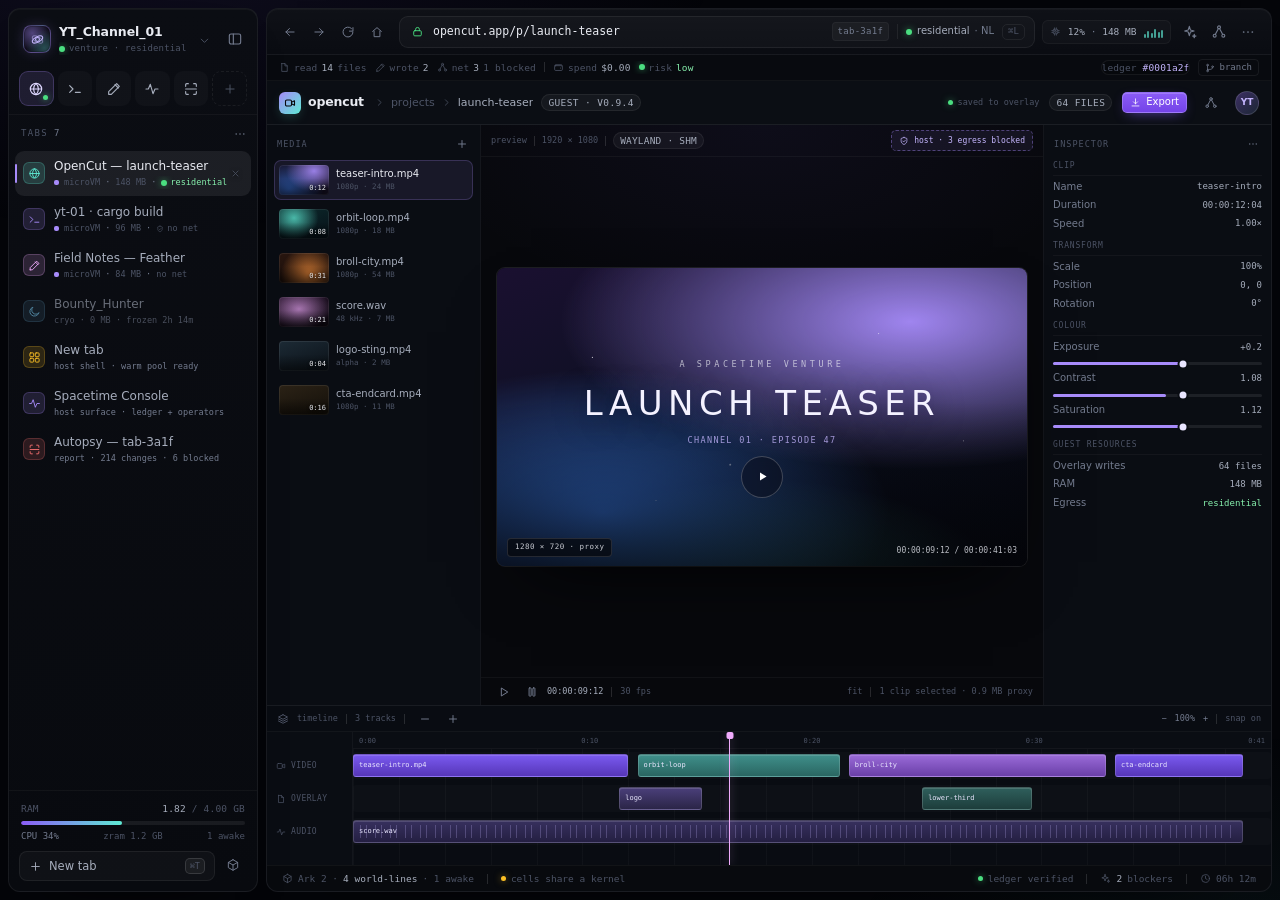
==== commit cef46681: "Add static Spacetime workspace-shell UI prototype Zen-style vertical tab rail + host chrome around s" ====
--- a/prototype/index.html
+++ b/prototype/index.html
@@ -1,465 +1,1512 @@
-<!doctype html>
+<!DOCTYPE html>
 <html lang="en">
 <head>
-  <meta charset="utf-8">
-  <meta name="viewport" content="width=device-width, initial-scale=1">
-  <meta name="theme-color" content="#0a1016">
-  <meta name="description" content="Spacetime workspace shell and execution control prototype">
-  <title>Spacetime — Workspace Shell</title>
-  <link rel="stylesheet" href="./styles.css">
-  <script src="./app.js" defer></script>
+<meta charset="utf-8">
+<meta name="viewport" content="width=device-width, initial-scale=1">
+<title>Spacetime — Workspace Shell</title>
+<meta name="description" content="Static HTML prototype of Spacetime: a microVM workspace shell with vertical tabs, host telemetry, and a Ring -3 AI director.">
+<link rel="stylesheet" href="assets/tokens.css">
+<link rel="stylesheet" href="assets/shell.css">
+<link rel="stylesheet" href="assets/views.css">
 </head>
 <body>
-  <div class="app-shell">
-    <aside class="sidebar" id="sidebar" aria-label="Primary navigation">
-      <a class="brand" href="#workspace" aria-label="Spacetime home" data-view="workspace">
-        <span class="brand-mark" aria-hidden="true">
-          <svg viewBox="0 0 40 40" fill="none">
-            <circle cx="20" cy="20" r="15.5" stroke="currentColor" stroke-width="1.4" opacity=".42"/>
-            <ellipse cx="20" cy="20" rx="15.5" ry="6.8" stroke="currentColor" stroke-width="1.4" transform="rotate(-36 20 20)"/>
-            <circle cx="28.5" cy="10.5" r="3.1" fill="#9ee8ca"/>
-            <circle cx="13" cy="25.5" r="2" fill="currentColor" opacity=".7"/>
-          </svg>
+<div class="app" id="app">
+
+  <!-- ====================================================================
+       Icon sprite (stroke icons, 24x24)
+       ==================================================================== -->
+  <svg class="sprite" aria-hidden="true" focusable="false" xmlns="http://www.w3.org/2000/svg">
+    <defs>
+      <symbol id="i-orbit" viewBox="0 0 24 24"><circle cx="12" cy="12" r="3.1"/><ellipse cx="12" cy="12" rx="9" ry="4.3" transform="rotate(-28 12 12)"/><ellipse cx="12" cy="12" rx="9" ry="4.3" transform="rotate(28 12 12)" opacity=".5"/></symbol>
+      <symbol id="i-terminal" viewBox="0 0 24 24"><polyline points="4 7 9 12 4 17"/><line x1="12.5" y1="17" x2="20" y2="17"/></symbol>
+      <symbol id="i-globe" viewBox="0 0 24 24"><circle cx="12" cy="12" r="8.5"/><path d="M3.5 12h17"/><path d="M12 3.5c2.4 2.4 3.6 5.3 3.6 8.5s-1.2 6.1-3.6 8.5c-2.4-2.4-3.6-5.3-3.6-8.5S9.6 5.9 12 3.5Z"/></symbol>
+      <symbol id="i-pen" viewBox="0 0 24 24"><path d="M4 20h4L20 8l-4-4L4 16v4Z"/><path d="M13.5 5.5 18.5 10.5"/></symbol>
+      <symbol id="i-activity" viewBox="0 0 24 24"><polyline points="3 12 6.5 12 9.5 5 13.5 19 16.5 12 21 12"/></symbol>
+      <symbol id="i-scan" viewBox="0 0 24 24"><path d="M4 8V5.5A1.5 1.5 0 0 1 5.5 4H8M16 4h2.5A1.5 1.5 0 0 1 20 5.5V8M20 16v2.5a1.5 1.5 0 0 1-1.5 1.5H16M8 20H5.5A1.5 1.5 0 0 1 4 18.5V16"/><path d="M4 12h16"/></symbol>
+      <symbol id="i-plus" viewBox="0 0 24 24"><line x1="12" y1="5" x2="12" y2="19"/><line x1="5" y1="12" x2="19" y2="12"/></symbol>
+      <symbol id="i-minus" viewBox="0 0 24 24"><line x1="5" y1="12" x2="19" y2="12"/></symbol>
+      <symbol id="i-chev-down" viewBox="0 0 24 24"><polyline points="6 9.5 12 15.5 18 9.5"/></symbol>
+      <symbol id="i-chev-right" viewBox="0 0 24 24"><polyline points="9.5 6 15.5 12 9.5 18"/></symbol>
+      <symbol id="i-moon" viewBox="0 0 24 24"><path d="M20 14.8A8.5 8.5 0 1 1 9.2 4a6.8 6.8 0 0 0 10.8 10.8Z"/></symbol>
+      <symbol id="i-sparkles" viewBox="0 0 24 24"><path d="M11 3.5 12.6 8.9 18 10.5l-5.4 1.6L11 17.5 9.4 12.1 4 10.5l5.4-1.6L11 3.5Z"/><path d="M18.4 15.6 19 17.5l1.9.6-1.9.6-.6 1.9-.6-1.9-1.9-.6 1.9-.6.6-1.9Z"/></symbol>
+      <symbol id="i-shield" viewBox="0 0 24 24"><path d="M12 3.5 19 6v5.3c0 4.2-2.8 7.6-7 9.2-4.2-1.6-7-5-7-9.2V6l7-2.5Z"/><polyline points="9 12 11.3 14.3 15.5 10"/></symbol>
+      <symbol id="i-x" viewBox="0 0 24 24"><line x1="6.5" y1="6.5" x2="17.5" y2="17.5"/><line x1="17.5" y1="6.5" x2="6.5" y2="17.5"/></symbol>
+      <symbol id="i-refresh" viewBox="0 0 24 24"><path d="M20.5 12a8.5 8.5 0 1 1-2.6-6.1"/><polyline points="20.5 4.5 20.5 10.5 14.5 10.5"/></symbol>
+      <symbol id="i-back" viewBox="0 0 24 24"><line x1="19" y1="12" x2="5" y2="12"/><polyline points="11 6 5 12 11 18"/></symbol>
+      <symbol id="i-fwd" viewBox="0 0 24 24"><line x1="5" y1="12" x2="19" y2="12"/><polyline points="13 6 19 12 13 18"/></symbol>
+      <symbol id="i-home" viewBox="0 0 24 24"><path d="M4.5 11 12 4.5l7.5 6.5"/><path d="M7 10.5V20h10v-9.5"/></symbol>
+      <symbol id="i-network" viewBox="0 0 24 24"><circle cx="12" cy="5" r="2.2"/><circle cx="5.5" cy="17.5" r="2.2"/><circle cx="18.5" cy="17.5" r="2.2"/><path d="M11 7 6.6 15.4M13 7l4.4 8.4"/></symbol>
+      <symbol id="i-more" viewBox="0 0 24 24"><circle cx="5.5" cy="12" r="1.3" fill="currentColor" stroke="none"/><circle cx="12" cy="12" r="1.3" fill="currentColor" stroke="none"/><circle cx="18.5" cy="12" r="1.3" fill="currentColor" stroke="none"/></symbol>
+      <symbol id="i-search" viewBox="0 0 24 24"><circle cx="11" cy="11" r="6.5"/><line x1="16" y1="16" x2="20.5" y2="20.5"/></symbol>
+      <symbol id="i-cpu" viewBox="0 0 24 24"><rect x="7" y="7" width="10" height="10" rx="2"/><rect x="10.2" y="10.2" width="3.6" height="3.6" rx=".8"/><path d="M10 4v3M14 4v3M10 17v3M14 17v3M4 10h3M4 14h3M17 10h3M17 14h3"/></symbol>
+      <symbol id="i-wallet" viewBox="0 0 24 24"><path d="M3.5 8.5A2.5 2.5 0 0 1 6 6h12a2 2 0 0 1 2 2v1"/><rect x="3.5" y="8" width="17" height="10.5" rx="2.5"/><circle cx="16.4" cy="13.2" r="1.1" fill="currentColor" stroke="none"/></symbol>
+      <symbol id="i-branch" viewBox="0 0 24 24"><circle cx="6" cy="5" r="2"/><circle cx="6" cy="19" r="2"/><circle cx="18" cy="9" r="2"/><path d="M6 7v10M18 11c0 3-2.2 4.4-6 4.4H6"/></symbol>
+      <symbol id="i-lock" viewBox="0 0 24 24"><rect x="5" y="10.5" width="14" height="9.5" rx="2"/><path d="M8.5 10.5V8a3.5 3.5 0 0 1 7 0v2.5"/></symbol>
+      <symbol id="i-check" viewBox="0 0 24 24"><polyline points="5 12.5 9.5 17 19 7"/></symbol>
+      <symbol id="i-alert" viewBox="0 0 24 24"><path d="M12 4 21 20H3L12 4Z"/><line x1="12" y1="10" x2="12" y2="14.5"/><circle cx="12" cy="17.3" r=".9" fill="currentColor" stroke="none"/></symbol>
+      <symbol id="i-play" viewBox="0 0 24 24"><path d="M8 5.5 18.5 12 8 18.5Z"/></symbol>
+      <symbol id="i-folder" viewBox="0 0 24 24"><path d="M3.5 7.5A1.5 1.5 0 0 1 5 6h4l2 2.5h8A1.5 1.5 0 0 1 20.5 10v7.5A1.5 1.5 0 0 1 19 19H5a1.5 1.5 0 0 1-1.5-1.5v-10Z"/></symbol>
+      <symbol id="i-video" viewBox="0 0 24 24"><rect x="3" y="6" width="12" height="12" rx="2.5"/><path d="M15 10.5 21 7.5v9l-6-3"/></symbol>
+      <symbol id="i-sliders" viewBox="0 0 24 24"><line x1="4" y1="7" x2="20" y2="7"/><circle cx="9" cy="7" r="2"/><line x1="4" y1="17" x2="20" y2="17"/><circle cx="15" cy="17" r="2"/></symbol>
+      <symbol id="i-panel" viewBox="0 0 24 24"><rect x="3.5" y="4.5" width="17" height="15" rx="2.5"/><line x1="9.5" y1="4.5" x2="9.5" y2="19.5"/></symbol>
+      <symbol id="i-box" viewBox="0 0 24 24"><path d="M12 3 20 7.5v9L12 21l-8-4.5v-9L12 3Z"/><path d="M4 7.5 12 12l8-4.5M12 12v9"/></symbol>
+      <symbol id="i-arrow-up-right" viewBox="0 0 24 24"><line x1="7" y1="17" x2="17" y2="7"/><polyline points="8.5 7 17 7 17 15.5"/></symbol>
+      <symbol id="i-send" viewBox="0 0 24 24"><path d="M4 12 20 4l-8 16-2-6-6-2Z"/></symbol>
+      <symbol id="i-file" viewBox="0 0 24 24"><path d="M6 3.5h7l5 5V20.5H6V3.5Z"/><path d="M13 3.5v5h5"/></symbol>
+      <symbol id="i-clock" viewBox="0 0 24 24"><circle cx="12" cy="12" r="8.5"/><polyline points="12 7 12 12 15.5 14"/></symbol>
+      <symbol id="i-download" viewBox="0 0 24 24"><path d="M12 4v11"/><polyline points="7.5 10.5 12 15 16.5 10.5"/><path d="M4.5 19.5h15"/></symbol>
+      <symbol id="i-power" viewBox="0 0 24 24"><path d="M12 3.5v8"/><path d="M6.4 6.5a8 8 0 1 0 11.2 0"/></symbol>
+      <symbol id="i-layers" viewBox="0 0 24 24"><path d="M12 3.5 21 8l-9 4.5L3 8l9-4.5Z"/><path d="M3 12l9 4.5L21 12"/><path d="M3 16l9 4.5L21 16"/></symbol>
+      <symbol id="i-eye" viewBox="0 0 24 24"><path d="M2.5 12S6 5.5 12 5.5 21.5 12 21.5 12 18 18.5 12 18.5 2.5 12 2.5 12Z"/><circle cx="12" cy="12" r="3"/></symbol>
+      <symbol id="i-grid" viewBox="0 0 24 24"><rect x="3.5" y="3.5" width="7" height="7" rx="1.5"/><rect x="13.5" y="3.5" width="7" height="7" rx="1.5"/><rect x="3.5" y="13.5" width="7" height="7" rx="1.5"/><rect x="13.5" y="13.5" width="7" height="7" rx="1.5"/></symbol>
+      <symbol id="i-gauge" viewBox="0 0 24 24"><path d="M4 17.5a8.5 8.5 0 1 1 16 0"/><line x1="12" y1="13.5" x2="16.5" y2="9"/><circle cx="12" cy="17.5" r="1.2"/></symbol>
+      <symbol id="i-trash" viewBox="0 0 24 24"><path d="M4 7h16"/><path d="M9.5 4.5h5"/><path d="M6.5 7l.8 12.5h9.4L17.5 7"/><path d="M10 11v5M14 11v5"/></symbol>
+      <symbol id="i-snow" viewBox="0 0 24 24"><line x1="12" y1="3.5" x2="12" y2="20.5"/><line x1="4.5" y1="7.5" x2="19.5" y2="16.5"/><line x1="19.5" y1="7.5" x2="4.5" y2="16.5"/><path d="M9.5 5 12 7.5 14.5 5M9.5 19 12 16.5 14.5 19"/></symbol>
+      <symbol id="i-pause" viewBox="0 0 24 24"><rect x="7" y="5" width="3.5" height="14" rx="1"/><rect x="13.5" y="5" width="3.5" height="14" rx="1"/></symbol>
+      <symbol id="i-note" viewBox="0 0 24 24"><path d="M4.5 5.5h15v9l-5 5h-10v-14Z"/><path d="M14.5 19.5v-5h5"/><line x1="8" y1="9" x2="16" y2="9"/><line x1="8" y1="12.5" x2="13" y2="12.5"/></symbol>
+    </defs>
+  </svg>
+
+  <!-- ====================================================================
+       Sidebar — vertical tabs (Zen-style)
+       ==================================================================== -->
+  <aside class="sidebar" aria-label="Workspace tabs">
+    <div class="side-top">
+      <button class="space-switch" type="button" id="spaceSwitch" title="Switch world-line">
+        <span class="space-mark"><svg class="icon"><use href="#i-orbit"/></svg></span>
+        <span class="space-copy">
+          <span class="space-name">YT_Channel_01</span>
+          <span class="space-sub"><span class="dot ok pulse"></span> venture · residential</span>
         </span>
-        <span class="brand-wordmark">
-          <strong>SPACETIME</strong>
-          <small>CONTROL PLANE</small>
+        <svg class="icon chev"><use href="#i-chev-down"/></svg>
+      </button>
+      <button class="icon-btn collapse-btn" id="collapseBtn" type="button" aria-label="Collapse sidebar" aria-expanded="true" title="Collapse sidebar (Ctrl+B)">
+        <svg class="icon"><use href="#i-panel"/></svg>
+      </button>
+    </div>
+
+    <div class="pinned" role="group" aria-label="Pinned apps">
+      <button class="pin" type="button" data-open="web" title="Browser tab — OpenCut" aria-label="Browser tab — OpenCut">
+        <svg class="icon"><use href="#i-globe"/></svg><span class="pin-dot"></span>
+      </button>
+      <button class="pin" type="button" data-open="terminal" title="Terminal — yt-01 build" aria-label="Terminal — yt-01 build">
+        <svg class="icon"><use href="#i-terminal"/></svg>
+      </button>
+      <button class="pin" type="button" data-open="editor" title="Text editor — Field Notes" aria-label="Text editor — Field Notes">
+        <svg class="icon"><use href="#i-pen"/></svg>
+      </button>
+      <button class="pin" type="button" data-open="console" title="Spacetime console" aria-label="Spacetime console">
+        <svg class="icon"><use href="#i-activity"/></svg>
+      </button>
+      <button class="pin" type="button" data-open="autopsy" title="Autopsy — tab-3a1f" aria-label="Autopsy — tab-3a1f">
+        <svg class="icon"><use href="#i-scan"/></svg>
+      </button>
+      <button class="pin pin-add" type="button" id="pinAdd" title="Pin an app" aria-label="Pin an app">
+        <svg class="icon" style="width:14px;height:14px"><use href="#i-plus"/></svg>
+      </button>
+    </div>
+
+    <div class="side-label">
+      <span>Tabs</span><span class="label-count">7</span>
+      <button class="icon-btn" type="button" title="Tab actions" aria-label="Tab actions">
+        <svg class="icon sm"><use href="#i-more"/></svg>
+      </button>
+    </div>
+
+    <div class="tab-list" role="tablist" aria-orientation="vertical" aria-label="Open tabs">
+
+      <button class="tab" type="button" role="tab" data-view="web" aria-selected="true" aria-controls="view-web" title="OpenCut — launch-teaser">
+        <span class="tab-ic" style="--ic:#5eead4"><svg class="icon"><use href="#i-globe"/></svg></span>
+        <span class="tab-copy">
+          <span class="tab-title">OpenCut — launch-teaser</span>
+          <span class="tab-meta"><span class="tier-dot"></span> microVM <span class="m">·</span> 148 MB <span class="m">·</span> <span class="net"><span class="dot ok"></span>residential</span></span>
         </span>
-      </a>
-
-      <div class="sidebar-section">
-        <p class="nav-label">Monitor</p>
-        <nav class="primary-nav">
-          <button class="nav-link is-active" type="button" data-view="workspace" title="Workspace shell">
-            <svg viewBox="0 0 20 20" aria-hidden="true"><rect x="2.5" y="3" width="15" height="14" rx="2"/><path d="M2.5 7h15M7 7v10"/><path d="M10 11h4M10 14h4"/></svg>
-            <span>Workspace shell</span>
-          </button>
-          <button class="nav-link" type="button" data-view="overview" title="Overview">
-            <svg viewBox="0 0 20 20" aria-hidden="true"><rect x="2.5" y="2.5" width="6" height="6" rx="1.2"/><rect x="11.5" y="2.5" width="6" height="4" rx="1.2"/><rect x="11.5" y="8.5" width="6" height="9" rx="1.2"/><rect x="2.5" y="10.5" width="6" height="7" rx="1.2"/></svg>
-            <span>Overview</span>
-          </button>
-          <button class="nav-link" type="button" data-view="workspaces" title="Workspaces">
-            <svg viewBox="0 0 20 20" aria-hidden="true"><path d="M2.5 6.5h6l1.7 2h7.3v7.7a1.3 1.3 0 0 1-1.3 1.3H3.8a1.3 1.3 0 0 1-1.3-1.3z"/><path d="M2.5 6.5V4.8a1.3 1.3 0 0 1 1.3-1.3h4l1.7 2h6.7a1.3 1.3 0 0 1 1.3 1.3v1.7"/></svg>
-            <span>Workspaces</span>
-            <span class="nav-count" id="nav-workspace-count">4</span>
-          </button>
-          <button class="nav-link" type="button" data-view="runs">
-            <svg viewBox="0 0 20 20" aria-hidden="true"><path d="M4 3.5h8l4 4v9a1 1 0 0 1-1 1H4a1 1 0 0 1-1-1v-12a1 1 0 0 1 1-1Z"/><path d="M12 3.8v4h4M6.5 11h7M6.5 14h5"/></svg>
-            <span>Runs &amp; experiments</span>
-          </button>
-        </nav>
-      </div>
-
-      <div class="sidebar-section">
-        <p class="nav-label">Trust &amp; evidence</p>
-        <nav class="primary-nav">
-          <button class="nav-link" type="button" data-view="operators">
-            <svg viewBox="0 0 20 20" aria-hidden="true"><path d="M10 2.5 16.3 6v8L10 17.5 3.7 14V6z"/><path d="m3.9 6.1 6.1 3.5 6.1-3.5M10 9.6v7.6"/></svg>
-            <span>Operator registry</span>
-          </button>
-          <button class="nav-link" type="button" data-view="verifiers">
-            <svg viewBox="0 0 20 20" aria-hidden="true"><path d="M10 2.5 16 5v4.8c0 3.6-2.5 6.1-6 7.7-3.5-1.6-6-4.1-6-7.7V5z"/><path d="m7 9.8 2 2 4-4"/></svg>
-            <span>Verifiers</span>
-          </button>
-          <button class="nav-link" type="button" data-view="ledger">
-            <svg viewBox="0 0 20 20" aria-hidden="true"><path d="M4 3.2h12v13.6H4z"/><path d="M7 6.5h6M7 9.8h6M7 13.1h3"/><path d="M2.5 5v11.2a1 1 0 0 0 1 1H14"/></svg>
-            <span>Audit ledger</span>
-          </button>
-        </nav>
-      </div>
-
-      <div class="sidebar-section">
-        <p class="nav-label">Human control</p>
-        <nav class="primary-nav">
-          <button class="nav-link" type="button" data-view="blockers">
-            <svg viewBox="0 0 20 20" aria-hidden="true"><path d="M10 2.8 18 16.5H2z"/><path d="M10 7v4.2M10 14.2v.1"/></svg>
-            <span>Attention queue</span>
-            <span class="nav-count nav-count--alert" id="nav-blocker-count">2</span>
-          </button>
-        </nav>
-      </div>
-
-      <div class="sidebar-bottom">
-        <div class="sidebar-ark-card">
-          <div class="sidebar-ark-heading">
-            <span class="status-dot status-dot--mint"></span>
-            <span>Demo environment</span>
-            <span class="tiny-label">MOCK</span>
-          </div>
-          <p>Nothing here is connected to a VM, model, or host policy.</p>
-          <div class="sidebar-ark-meta"><span>4 GB profile</span><span>·</span><span>Local preview</span></div>
+        <span class="tab-close" aria-hidden="true"><svg class="icon"><use href="#i-x"/></svg></span>
+      </button>
+
+      <button class="tab" type="button" role="tab" data-view="terminal" aria-selected="false" aria-controls="view-terminal" title="yt-01 · cargo build">
+        <span class="tab-ic" style="--ic:#a78bfa"><svg class="icon"><use href="#i-terminal"/></svg></span>
+        <span class="tab-copy">
+          <span class="tab-title">yt-01 · cargo build</span>
+          <span class="tab-meta"><span class="tier-dot"></span> microVM <span class="m">·</span> 96 MB <span class="m">·</span> <span class="net off"><svg class="icon" style="width:8px;height:8px"><use href="#i-shield"/></svg>no net</span></span>
+        </span>
+        <span class="tab-close" aria-hidden="true"><svg class="icon"><use href="#i-x"/></svg></span>
+      </button>
+
+      <button class="tab" type="button" role="tab" data-view="editor" aria-selected="false" aria-controls="view-editor" title="Field Notes — Feather">
+        <span class="tab-ic" style="--ic:#f0abfc"><svg class="icon"><use href="#i-pen"/></svg></span>
+        <span class="tab-copy">
+          <span class="tab-title">Field Notes — Feather</span>
+          <span class="tab-meta"><span class="tier-dot"></span> microVM <span class="m">·</span> 84 MB <span class="m">·</span> <span class="net off">no net</span></span>
+        </span>
+        <span class="tab-close" aria-hidden="true"><svg class="icon"><use href="#i-x"/></svg></span>
+      </button>
+
+      <button class="tab is-cryo" type="button" role="tab" data-view="cryo" aria-selected="false" aria-controls="view-cryo" title="Bounty_Hunter — cryo-sleep">
+        <span class="tab-ic" style="--ic:#7dd3fc"><svg class="icon"><use href="#i-moon"/></svg></span>
+        <span class="tab-copy">
+          <span class="tab-title">Bounty_Hunter</span>
+          <span class="tab-meta"><span class="m">cryo · 0 MB · frozen 2h 14m</span></span>
+        </span>
+        <span class="tab-close" aria-hidden="true"><svg class="icon"><use href="#i-x"/></svg></span>
+      </button>
+
+      <button class="tab" type="button" role="tab" data-view="launcher" aria-selected="false" aria-controls="view-launcher" title="New tab">
+        <span class="tab-ic" style="--ic:#fbbf24"><svg class="icon"><use href="#i-grid"/></svg></span>
+        <span class="tab-copy">
+          <span class="tab-title">New tab</span>
+          <span class="tab-meta"><span class="m">host shell · warm pool ready</span></span>
+        </span>
+        <span class="tab-close" aria-hidden="true"><svg class="icon"><use href="#i-x"/></svg></span>
+      </button>
+
+      <button class="tab" type="button" role="tab" data-view="console" aria-selected="false" aria-controls="view-console" title="Spacetime Console">
+        <span class="tab-ic" style="--ic:#a78bfa"><svg class="icon"><use href="#i-activity"/></svg></span>
+        <span class="tab-copy">
+          <span class="tab-title">Spacetime Console</span>
+          <span class="tab-meta"><span class="m">host surface · ledger + operators</span></span>
+        </span>
+        <span class="tab-close" aria-hidden="true"><svg class="icon"><use href="#i-x"/></svg></span>
+      </button>
+
+      <button class="tab" type="button" role="tab" data-view="autopsy" aria-selected="false" aria-controls="view-autopsy" title="Autopsy — tab-3a1f">
+        <span class="tab-ic" style="--ic:#f87171"><svg class="icon"><use href="#i-scan"/></svg></span>
+        <span class="tab-copy">
+          <span class="tab-title">Autopsy — tab-3a1f</span>
+          <span class="tab-meta"><span class="m">report · 214 changes · 6 blocked</span></span>
+        </span>
+        <span class="tab-close" aria-hidden="true"><svg class="icon"><use href="#i-x"/></svg></span>
+      </button>
+
+    </div>
+
+    <div class="side-foot">
+      <div class="res">
+        <div class="res-row"><span>RAM</span><span><b id="ramNow">1.82</b> / 4.00 GB</span></div>
+        <div class="bar"><i id="ramBar" style="width:45%"></i></div>
+        <div class="res-mini"><span class="hot" id="cpuNow">CPU 34%</span><span>zram 1.2 GB</span><span>1 awake</span></div>
+      </div>
+      <div class="side-actions">
+        <button class="btn-new" type="button" data-open="launcher">
+          <svg class="icon"><use href="#i-plus"/></svg>
+          <span>New tab</span>
+          <kbd>⌘T</kbd>
+        </button>
+        <button class="icon-btn" type="button" title="Open a .space file" aria-label="Open a .space file">
+          <svg class="icon sm"><use href="#i-box"/></svg>
+        </button>
+      </div>
+    </div>
+  </aside>
+
+  <!-- ====================================================================
+       Main column
+       ==================================================================== -->
+  <div class="main">
+
+    <div class="toolbar">
+      <div class="navgroup">
+        <button class="icon-btn" type="button" aria-label="Back" data-toast="No history in this world-line">
+          <svg class="icon sm"><use href="#i-back"/></svg>
+        </button>
+        <button class="icon-btn" type="button" aria-label="Forward" data-toast="No forward history">
+          <svg class="icon sm"><use href="#i-fwd"/></svg>
+        </button>
+        <button class="icon-btn" type="button" aria-label="Reload tab" data-toast="Restored tab-3a1f from warm snapshot · 8 ms">
+          <svg class="icon sm"><use href="#i-refresh"/></svg>
+        </button>
+        <button class="icon-btn" type="button" aria-label="Home" data-open="launcher">
+          <svg class="icon sm"><use href="#i-home"/></svg>
+        </button>
+      </div>
+
+      <button class="omnibox" id="omnibox" type="button" aria-label="Open command palette">
+        <span class="omni-icon" id="omniIcon"><svg class="icon"><use href="#i-lock"/></svg></span>
+        <span class="omni-url" id="omniUrl">opencut.app/p/launch-teaser</span>
+        <span class="omni-chip" id="omniChip">tab-3a1f</span>
+        <span class="omni-egress" id="omniEgress"><span class="dot ok"></span> <b>residential</b> · NL</span>
+        <kbd class="omni-kbd">⌘L</kbd>
+      </button>
+
+      <div class="toolgroup">
+        <div class="meter" id="meterChip">
+          <svg class="icon" style="width:11px;height:11px;color:var(--text-4)"><use href="#i-cpu"/></svg>
+          <span><b id="tabCpu">12%</b> · <b id="tabMem">148 MB</b></span>
+          <span class="spark"><i style="height:4px"></i><i style="height:7px"></i><i style="height:5px"></i><i style="height:9px"></i><i style="height:6px"></i><i style="height:8px"></i></span>
         </div>
-        <button class="sidebar-help" type="button" data-action="show-about">
-          <span class="help-mark">?</span>
-          <span>Prototype notes</span>
-          <svg viewBox="0 0 16 16" aria-hidden="true"><path d="m6 3 5 5-5 5"/></svg>
+        <button class="icon-btn" id="directorBtn" type="button" aria-label="Director panel" title="Director — Ring -3 (Ctrl+Shift+D)">
+          <svg class="icon"><use href="#i-sparkles"/></svg>
         </button>
-        <div class="sidebar-footer"><span class="avatar">S</span><span><strong>Local session</strong><small>Prototype operator</small></span><span class="more-dots" aria-hidden="true">···</span></div>
-      </div>
-    </aside>
-
-    <main class="main-shell">
-      <header class="topbar">
-        <div class="topbar-left">
-          <button class="mobile-menu icon-button" type="button" aria-label="Toggle navigation" data-action="toggle-sidebar">
-            <svg viewBox="0 0 20 20" aria-hidden="true"><path d="M3 5h14M3 10h14M3 15h14"/></svg>
-          </button>
-          <div class="breadcrumbs"><span>SPACETIME</span><span class="breadcrumb-slash">/</span><strong id="breadcrumb-current">WORKSPACE SHELL</strong></div>
+        <button class="icon-btn" id="drawerBtn" type="button" aria-label="Network drawer" title="Honey-Duct network drawer (Ctrl+Shift+J)">
+          <svg class="icon"><use href="#i-network"/></svg>
+        </button>
+        <button class="icon-btn" id="menuBtn" type="button" aria-label="Menu" title="Menu">
+          <svg class="icon"><use href="#i-more"/></svg>
+        </button>
+      </div>
+    </div>
+
+    <div class="ribbon" id="ribbon">
+      <div class="ribbon-left" id="ribbonLeft">
+        <span class="d"><svg class="icon"><use href="#i-file"/></svg> read <b>14</b> files</span>
+        <span class="d"><svg class="icon"><use href="#i-pen"/></svg> wrote <b>2</b></span>
+        <span class="d"><svg class="icon"><use href="#i-network"/></svg> net <b>3</b> <span class="d bad">1 blocked</span></span>
+        <span class="sep"></span>
+        <span class="d"><svg class="icon"><use href="#i-wallet"/></svg> spend <b>$0.00</b></span>
+        <span class="d ok"><span class="dot ok"></span> risk <b>low</b></span>
+      </div>
+      <div class="ribbon-right">
+        <span class="ledger">ledger <b>#0001a2f</b></span>
+        <button class="rbtn" type="button" id="branchBtn" title="Branch this world-line (reflink + git commit)">
+          <svg class="icon"><use href="#i-branch"/></svg> branch
+        </button>
+      </div>
+    </div>
+
+    <main class="viewport" id="viewport">
+
+      <!-- ================================================================
+           Launcher — spacetime://newtab
+           ================================================================ -->
+      <section class="view" id="view-launcher" data-view="launcher" role="tabpanel" aria-label="New tab">
+        <div class="launcher">
+          <div class="launcher-inner">
+
+            <div class="launcher-topline">
+              <span class="dot violet"></span>
+              spacetime://newtab
+              <span class="grow"></span>
+              <span class="chip xs teal">warm pool · 4 paused</span>
+              <span class="chip xs">1.82 / 4.00 GB</span>
+            </div>
+
+            <div class="launch-hero">
+              <div class="launch-orb"><svg class="icon"><use href="#i-orbit"/></svg></div>
+              <h1 class="launch-title">Open a <span>world-line</span></h1>
+              <p class="launch-sub">Run a Linux app in a disposable microVM, resume a frozen <span class="mono">.space</span>, or hand a goal to the Director. Nothing touches your host.</p>
+
+              <button class="launch-search" type="button" data-open-palette="all">
+                <svg class="icon"><use href="#i-search"/></svg>
+                <span class="ph">Run an app, open a <b>.space</b>, or describe a goal…</span>
+                <kbd>⌘K</kbd>
+              </button>
+
+              <div class="launch-chips">
+                <button class="launch-chip" type="button" data-open="terminal"><svg class="icon"><use href="#i-terminal"/></svg> Terminal</button>
+                <button class="launch-chip" type="button" data-open="web"><svg class="icon"><use href="#i-globe"/></svg> Browser</button>
+                <button class="launch-chip" type="button" data-toast="Drop a .space archive here — manifest, delta, vault, memory/ and skills/" data-toast-title="Open .space"><svg class="icon"><use href="#i-box"/></svg> Open .space</button>
+                <button class="launch-chip" type="button" data-open="console"><svg class="icon"><use href="#i-activity"/></svg> Console</button>
+                <button class="launch-chip" type="button" data-open-director="1"><svg class="icon"><use href="#i-sparkles"/></svg> Give the Director a goal</button>
+              </div>
+            </div>
+
+            <section class="sec" aria-labelledby="sec-apps">
+              <div class="sec-head">
+                <h2 id="sec-apps">Apps</h2>
+                <span class="eyebrow">isolated · ephemeral</span>
+                <button class="link" type="button" data-toast="App catalog is a prototype stub" data-toast-title="Catalog">All apps <svg class="icon"><use href="#i-chev-right"/></svg></button>
+              </div>
+              <div class="apps">
+                <button class="app-tile" type="button" data-open="terminal">
+                  <span class="app-ic" style="--ic:#a78bfa"><svg class="icon"><use href="#i-terminal"/></svg></span>
+                  <span class="app-copy">
+                    <span class="app-name">Terminal</span>
+                    <span class="app-sub"><span class="tier-dot"></span> microVM · 22 MB · hvc0</span>
+                  </span>
+                </button>
+                <button class="app-tile" type="button" data-open="editor">
+                  <span class="app-ic" style="--ic:#f0abfc"><svg class="icon"><use href="#i-pen"/></svg></span>
+                  <span class="app-copy">
+                    <span class="app-name">Text Editor</span>
+                    <span class="app-sub"><span class="tier-dot"></span> microVM · 48 MB</span>
+                  </span>
+                </button>
+                <button class="app-tile" type="button" data-open="web">
+                  <span class="app-ic" style="--ic:#5eead4"><svg class="icon"><use href="#i-globe"/></svg></span>
+                  <span class="app-copy">
+                    <span class="app-name">Browser</span>
+                    <span class="app-sub"><span class="tier-dot"></span> microVM · 420 MB · warm</span>
+                  </span>
+                </button>
+                <button class="app-tile" type="button" data-toast="Files opens a virtio-fs share: /home/guest → tab-only tmpfs" data-toast-title="Files" data-icon="folder">
+                  <span class="app-ic" style="--ic:#7dd3fc"><svg class="icon"><use href="#i-folder"/></svg></span>
+                  <span class="app-copy">
+                    <span class="app-name">Files</span>
+                    <span class="app-sub"><span class="tier-dot"></span> microVM · 18 MB · no net</span>
+                  </span>
+                </button>
+                <button class="app-tile" type="button" data-toast="GIMP would render through waypipe + virtio-gpu (llvmpipe on this host)" data-toast-title="GIMP" data-icon="eye">
+                  <span class="app-ic" style="--ic:#fbbf24"><svg class="icon"><use href="#i-eye"/></svg></span>
+                  <span class="app-copy">
+                    <span class="app-name">GIMP</span>
+                    <span class="app-sub"><span class="tier-dot"></span> microVM · 180 MB</span>
+                  </span>
+                </button>
+                <button class="app-tile" type="button" data-toast="VLC would open with no virtio-net device in the guest kernel" data-toast-title="VLC" data-icon="play">
+                  <span class="app-ic" style="--ic:#fb923c"><svg class="icon"><use href="#i-play"/></svg></span>
+                  <span class="app-copy">
+                    <span class="app-name">VLC</span>
+                    <span class="app-sub"><span class="tier-dot"></span> microVM · 96 MB · no net</span>
+                  </span>
+                </button>
+                <button class="app-tile" type="button" data-toast="VS Code is a 260 MB cell in Ark 2 — shares that Ark's guest kernel" data-toast-title="VS Code" data-icon="file">
+                  <span class="app-ic" style="--ic:#93c5fd"><svg class="icon"><use href="#i-file"/></svg></span>
+                  <span class="app-copy">
+                    <span class="app-name">VS Code</span>
+                    <span class="app-sub"><span class="tier-dot cell"></span> cell · 260 MB · Ark 2</span>
+                  </span>
+                </button>
+                <button class="app-tile" type="button" data-toast="WASI operator: 4 MB cap, fuel-metered, no filesystem by default" data-toast-title="Python REPL" data-icon="box">
+                  <span class="app-ic" style="--ic:#5eead4"><svg class="icon"><use href="#i-box"/></svg></span>
+                  <span class="app-copy">
+                    <span class="app-name">Python REPL</span>
+                    <span class="app-sub"><span class="tier-dot wasi"></span> wasi · 4 MB · no kernel</span>
+                  </span>
+                </button>
+              </div>
+            </section>
+
+            <section class="sec" aria-labelledby="sec-spaces">
+              <div class="sec-head">
+                <h2 id="sec-spaces">World-lines</h2>
+                <span class="eyebrow">one venture per .space</span>
+                <button class="link" type="button" data-open="console">Factory queue <svg class="icon"><use href="#i-chev-right"/></svg></button>
+              </div>
+              <div class="spaces">
+                <button class="space-card" type="button" data-open="terminal">
+                  <span class="sc-top">
+                    <span class="sc-orb"><svg class="icon"><use href="#i-terminal"/></svg></span>
+                    <span class="sc-copy">
+                      <span class="sc-name">YT_Channel_01</span>
+                      <span class="sc-sub">.space · persona 8f2a · awake</span>
+                    </span>
+                    <span class="chip ok xs"><span class="dot ok pulse"></span> live</span>
+                  </span>
+                  <span class="sc-metrics">
+                    <span class="sc-metric"><span class="k">earned</span><span class="v ok">$12.40</span></span>
+                    <span class="sc-metric"><span class="k">uptime</span><span class="v">6h 12m</span></span>
+                    <span class="sc-metric"><span class="k">ram</span><span class="v">148 MB</span></span>
+                  </span>
+                  <span class="sc-foot">
+                    <span class="bar"><i style="width:38%"></i></span>
+                    <span class="chip xs">residential · NL</span>
+                  </span>
+                </button>
+
+                <button class="space-card" type="button" data-open="cryo">
+                  <span class="sc-top">
+                    <span class="sc-orb"><svg class="icon"><use href="#i-moon"/></svg></span>
+                    <span class="sc-copy">
+                      <span class="sc-name">Bounty_Hunter</span>
+                      <span class="sc-sub">.space · persona 41c9 · frozen</span>
+                    </span>
+                    <span class="chip xs"><span class="dot"></span> cryo</span>
+                  </span>
+                  <span class="sc-metrics">
+                    <span class="sc-metric"><span class="k">earned</span><span class="v">$0.00</span></span>
+                    <span class="sc-metric"><span class="k">PRs</span><span class="v">2 pending</span></span>
+                    <span class="sc-metric"><span class="k">ram</span><span class="v">0 MB</span></span>
+                  </span>
+                  <span class="sc-foot">
+                    <span class="bar"><i style="width:0%"></i></span>
+                    <span class="chip xs">tor · pinned</span>
+                  </span>
+                </button>
+
+                <button class="space-card" type="button" data-open-director="1">
+                  <span class="sc-top">
+                    <span class="sc-orb"><svg class="icon"><use href="#i-box"/></svg></span>
+                    <span class="sc-copy">
+                      <span class="sc-name">SaaS_Builder</span>
+                      <span class="sc-sub">.space · persona 07de · blocked</span>
+                    </span>
+                    <span class="chip warn xs"><span class="dot warn"></span> 1 gate</span>
+                  </span>
+                  <span class="sc-metrics">
+                    <span class="sc-metric"><span class="k">deployed</span><span class="v">1 site</span></span>
+                    <span class="sc-metric"><span class="k">earned</span><span class="v">$0.00</span></span>
+                    <span class="sc-metric"><span class="k">needs</span><span class="v warn">$5.00</span></span>
+                  </span>
+                  <span class="sc-foot">
+                    <span class="bar warn"><i style="width:12%"></i></span>
+                    <span class="chip xs">approval queued</span>
+                  </span>
+                </button>
+              </div>
+
+              <div class="warm">
+                <svg class="icon"><use href="#i-snow"/></svg>
+                <span>Warm pool <b>4 paused VMs</b> · restore <b>≈ 8 ms</b></span>
+                <span class="pips"><i></i><i></i><i></i><i></i><i class="sleep"></i><i class="sleep"></i></span>
+                <span class="grow"></span>
+                <span>zram 1.2 GB · balloon + free-page-reporting on</span>
+              </div>
+            </section>
+
+            <div class="launch-foot">
+              <span class="dot teal"></span>
+              Spacetime prototype 0.1
+              <span class="sep"></span>
+              <span>kernel 6.12.4-spacetime</span>
+              <span class="sep"></span>
+              <span>ledger verified</span>
+              <span class="grow"></span>
+              <span>⌘K commands · ⌘B sidebar · esc close</span>
+            </div>
+
+          </div>
         </div>
-        <div class="topbar-actions">
-          <div class="host-profile"><span class="host-led"></span><span>4 GB target profile</span></div>
-          <span class="demo-chip"><span></span> SIMULATED</span>
-          <button class="button button--primary button--small" type="button" data-open-dialog="workspace">
-            <svg viewBox="0 0 16 16" aria-hidden="true"><path d="M8 3v10M3 8h10"/></svg>
-            <span>New workspace</span>
-          </button>
+      </section>
+
+      <!-- ================================================================
+           Terminal — guest tty on /dev/hvc0
+           ================================================================ -->
+      <section class="view" id="view-terminal" data-view="terminal" role="tabpanel" aria-label="Terminal">
+        <div class="term">
+          <div class="term-head">
+            <div class="term-dots"><i></i><i></i><i></i></div>
+            <span class="tt">spacetime-guest</span>
+            <span class="sep"></span>
+            <span>pid 1 · /dev/hvc0</span>
+            <span class="sep"></span>
+            <span>kernel 6.12.4-spacetime</span>
+            <span class="grow"></span>
+            <span class="chip teal xs">no virtio-net</span>
+            <span class="chip xs">cgroup 2c / 1.5g</span>
+          </div>
+
+          <div class="term-body"><span class="t-dim">spacetime-guest-init v0.4 · mounts /proc /sys /dev · overlay upper = tmpfs (RAM)</span>
+<span class="t-dim">boot 41 ms · balloon 96 MB · DAX filesystem · no systemd</span>
+
+<span class="t-p">guest@yt-01</span><span class="t-dim">:</span><span class="t-teal">~/ventures/yt-01</span> <span class="t-branch">git:(main)</span>
+<span class="t-dim">$</span> <span class="t-cmd">cargo build --release</span>
+   <span class="t-dim">Compiling</span> proc-macro2 v1.0.92
+   <span class="t-dim">Compiling</span> quote v1.0.38
+   <span class="t-dim">Compiling</span> libc v0.2.169
+   <span class="t-dim">Compiling</span> serde v1.0.217
+   <span class="t-dim">Compiling</span> tokio v1.43.0
+   <span class="t-dim">Compiling</span> yt-01 v0.3.1 <span class="t-dim">(/home/guest/ventures/yt-01)</span>
+<span class="t-warn">warning</span>: unused variable: `persona_seed`
+  <span class="t-dim">--&gt;</span> src/render.rs:88:9
+   <span class="t-dim">|</span>
+<span class="t-dim">88 |</span>     let persona_seed = 0x8f2a;
+   <span class="t-dim">|</span>         <span class="t-warn">^^^^^^^^^^^^</span> help: prefix with `_`
+   <span class="t-dim">=</span> note: `#[warn(unused_variables)]` on by default
+
+    <span class="t-ok">Finished</span> `release` profile [optimized] target(s) in <span class="t-num">41.2s</span>
+
+<span class="t-p">guest@yt-01</span><span class="t-dim">:</span><span class="t-teal">~/ventures/yt-01</span>
+<span class="t-dim">$</span> <span class="t-cmd">./target/release/yt-01 render --clip 47</span>
+<span class="t-dim">[00:00:00]</span> <span class="t-teal">probe</span>   ffmpeg 7.0.2 <span class="t-dim">· cas:sha256 9f2c…a41e</span> <span class="t-ok">0 B downloaded</span>
+<span class="t-dim">[00:00:00]</span> <span class="t-teal">assets</span>  6 clips <span class="t-dim">· overlay read-only</span>
+<span class="t-dim">[00:00:01]</span> <span class="t-teal">render</span>  1080p30 · h264_nvenc <span class="t-warn">unavailable</span> → libx264 <span class="t-dim">(software)</span>
+<span class="t-dim">[00:00:12]</span> <span class="t-teal">render</span>  frame 1024/1500 <span class="t-dim">· 84 fps · 2 threads</span>
+<span class="t-dim">[00:00:24]</span> <span class="t-ok">done</span>    out/launch-teaser.mp4 <span class="t-dim">· 41.8 MB · 24.1s</span>
+
+<span class="audit-card"><span class="ac-head"><svg class="icon"><use href="#i-shield"/></svg> Host audit tap <span class="grow"></span> tab-3a1f <span class="sep"></span> 3 denied</span>
+<span class="ac-line"><span class="k">blocked</span><span class="v">185.220.101.44:4444 <span class="t-dim">→ outbound shell attempt</span></span></span>
+<span class="ac-line"><span class="k">blocked</span><span class="v">45.9.148.12:8443 <span class="t-dim">→ C2 ASN, egress policy</span></span></span>
+<span class="ac-line"><span class="k">dns</span><span class="v">telemetry.yt-downloader.dev <span class="t-dim">→ pinned resolver refused</span></span></span>
+<span class="ac-line"><span class="k">ledger</span><span class="v">entry <span class="t-hl">#0001a2f</span> appended · risk <span class="t-ok">low</span> · no spend</span></span>
+</span>
+<span class="t-p">guest@yt-01</span><span class="t-dim">:</span><span class="t-teal">~/ventures/yt-01</span>
+<span class="t-dim">$</span> <span class="t-cmd">upload --channel 1 --file out/launch-teaser.mp4</span>
+<span class="t-dim">[00:00:00]</span> <span class="t-teal">skill</span>   upload_video.js <span class="t-dim">· crystallised 4d ago · 0 LLM turns</span>
+<span class="t-dim">[00:00:01]</span> <span class="t-teal">egress</span>  residential · NL · persona 8f2a <span class="t-ok">match</span>
+<span class="t-dim">[00:00:04]</span> <span class="t-teal">oauth</span>   session cookie pulled from vault <span class="t-dim">(guest never sees it)</span>
+<span class="t-dim">[00:00:09]</span> <span class="t-ok">uploaded</span> 1 video · visibility private · id <span class="t-hl">dQw4_9f2a</span>
+<span class="t-dim">[00:00:09]</span> <span class="t-dim">scheduler: freezing yt-01 in 00:04:58 → cryo</span>
+
+<span class="t-p">guest@yt-01</span><span class="t-dim">:</span><span class="t-teal">~/ventures/yt-01</span>
+<span class="t-dim">$</span> <span class="cursor"></span>
+</div>
+
+          <div class="term-foot">
+            <span class="dot ok"></span> hvc0 attached
+            <span class="sep"></span>
+            <span>1.2 MB scrollback</span>
+            <span class="sep"></span>
+            <span>Ctrl+Shift+C copy (sanitised)</span>
+            <span class="grow"></span>
+            <span>virtio-console · no graphics stack</span>
+          </div>
         </div>
-      </header>
-
-      <div class="page-content">
-        <div class="prototype-banner" id="prototype-banner" role="status">
-          <span class="banner-icon" aria-hidden="true">i</span>
-          <div><strong>Static UI prototype</strong><span> All metrics and interactions are demo data. No VM, agent, network policy, or audit service is connected.</span></div>
-          <button class="banner-dismiss" type="button" aria-label="Dismiss prototype notice" data-action="dismiss-banner">×</button>
+      </section>
+
+      <!-- ================================================================
+           Web app in a microVM — OpenCut
+           ================================================================ -->
+      <section class="view no-scroll is-active" id="view-web" data-view="web" role="tabpanel" aria-label="OpenCut project">
+        <div class="webapp">
+
+          <div class="web-top">
+            <span class="brand"><span class="brand-mark"><svg class="icon"><use href="#i-video"/></svg></span> opencut</span>
+            <span class="web-crumbs">
+              <svg class="icon"><use href="#i-chev-right"/></svg>
+              <span>projects</span>
+              <svg class="icon"><use href="#i-chev-right"/></svg>
+              <b>launch-teaser</b>
+              <span class="chip xs" style="margin-left:2px">guest · v0.9.4</span>
+            </span>
+            <span class="grow"></span>
+            <span class="saved"><span class="dot ok"></span> saved to overlay</span>
+            <span class="chip xs">64 files</span>
+            <button class="btn primary sm" type="button" data-toast="Export queued inside the guest — 41.8 MB → /home/guest/out/" data-toast-title="Export started" data-icon="download">
+              <svg class="icon"><use href="#i-download"/></svg> Export
+            </button>
+            <button class="icon-btn" type="button" aria-label="Share" data-toast="Share link would be produced by the guest app, not the host">
+              <svg class="icon sm"><use href="#i-network"/></svg>
+            </button>
+            <span class="avatar">YT</span>
+          </div>
+
+          <div class="web-body">
+
+            <div class="wpanel left">
+              <div class="wp-head">
+                Media
+                <button class="icon-btn" type="button" aria-label="Add media" data-toast="Import a clip into this tab's virtio-fs share only" data-toast-title="Import">
+                  <svg class="icon xs"><use href="#i-plus"/></svg>
+                </button>
+              </div>
+              <div class="wp-body">
+                <button class="media is-sel" type="button">
+                  <span class="thumb t1"><span class="dur">0:12</span></span>
+                  <span class="mcopy"><span class="mname">teaser-intro.mp4</span><span class="mmeta">1080p · 24 MB</span></span>
+                </button>
+                <button class="media" type="button">
+                  <span class="thumb t2"><span class="dur">0:08</span></span>
+                  <span class="mcopy"><span class="mname">orbit-loop.mp4</span><span class="mmeta">1080p · 18 MB</span></span>
+                </button>
+                <button class="media" type="button">
+                  <span class="thumb t3"><span class="dur">0:31</span></span>
+                  <span class="mcopy"><span class="mname">broll-city.mp4</span><span class="mmeta">1080p · 54 MB</span></span>
+                </button>
+                <button class="media" type="button">
+                  <span class="thumb t4"><span class="dur">0:21</span></span>
+                  <span class="mcopy"><span class="mname">score.wav</span><span class="mmeta">48 kHz · 7 MB</span></span>
+                </button>
+                <button class="media" type="button">
+                  <span class="thumb" style="background:linear-gradient(160deg,#1d2b36,#0a1016)"><span class="dur">0:04</span></span>
+                  <span class="mcopy"><span class="mname">logo-sting.mp4</span><span class="mmeta">alpha · 2 MB</span></span>
+                </button>
+                <button class="media" type="button">
+                  <span class="thumb" style="background:linear-gradient(160deg,#2c2317,#130f09)"><span class="dur">0:16</span></span>
+                  <span class="mcopy"><span class="mname">cta-endcard.mp4</span><span class="mmeta">1080p · 11 MB</span></span>
+                </button>
+              </div>
+            </div>
+
+            <div class="stage">
+              <div class="stage-bar">
+                <span>preview</span>
+                <span class="sep"></span>
+                <span>1920 × 1080</span>
+                <span class="sep"></span>
+                <span class="chip xs">Wayland · shm</span>
+                <span class="grow"></span>
+                <button class="host-overlay" type="button" data-open-drawer="1" title="Open the Honey-Duct network drawer">
+                  <svg class="icon"><use href="#i-shield"/></svg> host · 3 egress blocked
+                </button>
+              </div>
+              <div class="preview-wrap">
+                <div class="preview">
+                  <div class="preview-title">
+                    <span class="kicker">a spacetime venture</span>
+                    <h3>LAUNCH TEASER</h3>
+                    <p>CHANNEL 01 · EPISODE 47</p>
+                  </div>
+                  <button class="play-btn" type="button" aria-label="Play preview" data-toast="Playback happens in the guest; frames arrive over virtio-vsock" data-icon="play">
+                    <svg class="icon"><use href="#i-play"/></svg>
+                  </button>
+                  <span class="preview-badge">1280 × 720 · proxy</span>
+                  <span class="preview-time">00:00:09:12 / 00:00:41:03</span>
+                </div>
+              </div>
+              <div class="preview-transport">
+                <button class="icon-btn" type="button" aria-label="Play" data-icon="play"><svg class="icon sm"><use href="#i-play"/></svg></button>
+                <button class="icon-btn" type="button" aria-label="Pause"><svg class="icon sm"><use href="#i-pause"/></svg></button>
+                <span class="tc">00:00:09:12</span>
+                <span class="sep"></span>
+                <span>30 fps</span>
+                <span class="grow"></span>
+                <span>fit</span>
+                <span class="sep"></span>
+                <span>1 clip selected · 0.9 MB proxy</span>
+              </div>
+            </div>
+
+            <div class="wpanel right">
+              <div class="wp-head">
+                Inspector
+                <button class="icon-btn" type="button" aria-label="Inspector options" data-toast="Inspector is part of the guest app UI">
+                  <svg class="icon xs"><use href="#i-more"/></svg>
+                </button>
+              </div>
+              <div class="wp-body inspector-body">
+                <div class="ins-group">
+                  <div class="gk">Clip</div>
+                  <div class="ins-row"><span>Name</span><b>teaser-intro</b></div>
+                  <div class="ins-row"><span>Duration</span><b>00:00:12:04</b></div>
+                  <div class="ins-row"><span>Speed</span><b>1.00×</b></div>
+                </div>
+                <div class="ins-group">
+                  <div class="gk">Transform</div>
+                  <div class="ins-row"><span>Scale</span><b>100%</b></div>
+                  <div class="ins-row"><span>Position</span><b>0, 0</b></div>
+                  <div class="ins-row"><span>Rotation</span><b>0°</b></div>
+                </div>
+                <div class="ins-group">
+                  <div class="gk">Colour</div>
+                  <div class="ins-row"><span>Exposure</span><b>+0.2</b></div>
+                  <div class="ins-slider"><i></i></div>
+                  <div class="ins-row"><span>Contrast</span><b>1.08</b></div>
+                  <div class="ins-slider"><i style="width:54%"></i></div>
+                  <div class="ins-row"><span>Saturation</span><b>1.12</b></div>
+                  <div class="ins-slider"><i style="width:61%"></i></div>
+                </div>
+                <div class="ins-group">
+                  <div class="gk">Guest resources</div>
+                  <div class="ins-row"><span>Overlay writes</span><b>64 files</b></div>
+                  <div class="ins-row"><span>RAM</span><b>148 MB</b></div>
+                  <div class="ins-row"><span>Egress</span><b style="color:#86efac">residential</b></div>
+                </div>
+              </div>
+            </div>
+
+          </div>
+
+          <div class="timeline">
+            <div class="tl-toolbar">
+              <svg class="icon xs" style="color:var(--text-4)"><use href="#i-layers"/></svg>
+              <span>timeline</span>
+              <span class="sep"></span>
+              <span>3 tracks</span>
+              <span class="sep"></span>
+              <button class="icon-btn" type="button" aria-label="Split" data-toast="Split at playhead (guest app action)">
+                <svg class="icon xs"><use href="#i-minus"/></svg>
+              </button>
+              <button class="icon-btn" type="button" aria-label="Add track" data-toast="Add a track inside the guest app">
+                <svg class="icon xs"><use href="#i-plus"/></svg>
+              </button>
+              <span class="grow"></span>
+              <span class="zoom">−</span>
+              <span class="zoom">100%</span>
+              <span class="zoom">+</span>
+              <span class="sep"></span>
+              <span>snap on</span>
+            </div>
+            <div class="tl-body">
+              <div class="tl-labels">
+                <div class="tl-label"><svg class="icon"><use href="#i-video"/></svg> video</div>
+                <div class="tl-label"><svg class="icon"><use href="#i-file"/></svg> overlay</div>
+                <div class="tl-label"><svg class="icon"><use href="#i-activity"/></svg> audio</div>
+              </div>
+              <div class="tl-lanes">
+                <div class="tl-ruler"><span>0:00</span><span>0:10</span><span>0:20</span><span>0:30</span><span>0:41</span></div>
+                <div class="lane">
+                  <div class="clip video" style="left:0;width:30%">teaser-intro.mp4</div>
+                  <div class="clip video alt" style="left:31%;width:22%">orbit-loop</div>
+                  <div class="clip video alt2" style="left:54%;width:28%">broll-city</div>
+                  <div class="clip video" style="left:83%;width:14%">cta-endcard</div>
+                </div>
+                <div class="lane">
+                  <div class="clip video" style="left:29%;width:9%;background:linear-gradient(180deg,#4a3f7a,#2b2547)">logo</div>
+                  <div class="clip video" style="left:62%;width:12%;background:linear-gradient(180deg,#2f5f5c,#1d3d3b)">lower-third</div>
+                </div>
+                <div class="lane">
+                  <div class="clip audio" style="left:0;width:97%">score.wav</div>
+                </div>
+                <div class="playhead" style="left:41%"></div>
+              </div>
+            </div>
+          </div>
+
         </div>
-
-        <!-- WORKSPACE SHELL -->
-        <section class="view is-visible workspace-view" id="view-workspace" data-view-panel="workspace" aria-labelledby="workspace-shell-title">
-          <div class="workspace-page-heading">
-            <div>
-              <div class="eyebrow"><span class="eyebrow-line"></span> ACTIVE SPACE <span class="eyebrow-separator">/</span> <span id="workspace-context-label">VIDEO PROJECT</span></div>
-              <h1 id="workspace-shell-title">Workspace shell</h1>
-              <p class="page-subtitle">A focused place to work inside an execution cell, inspect what the agent proposes, and branch without confusing a cell with a VM.</p>
-            </div>
-            <div class="heading-actions">
-              <button class="button button--secondary" type="button" data-action="branch-workspace"><svg viewBox="0 0 16 16" aria-hidden="true"><path d="M5 3v7M5 10c0 2 1.5 3 3.5 3H11M5 6h4c1.5 0 2-.8 2-2V3"/><circle cx="5" cy="2.5" r="1.5"/><circle cx="12" cy="2.5" r="1.5"/><circle cx="12" cy="13.5" r="1.5"/></svg>Branch workspace</button>
-              <button class="button button--primary" type="button" data-open-dialog="workspace"><svg viewBox="0 0 16 16" aria-hidden="true"><path d="M8 3v10M3 8h10"/></svg>New workspace</button>
-            </div>
-          </div>
-
-          <div class="workspace-goalbar">
-            <div class="brain-pool-summary"><span class="brain-orbit" aria-hidden="true">✳</span><div><strong>Cortex pool <span class="demo-micro-pill">MOCK</span></strong><small>Executor · Critic · Scribe</small></div></div>
-            <div class="goal-summary"><span class="goal-label" id="workspace-task-label">ACTIVE GOAL · TASK 08</span><strong id="workspace-goal-title">Assemble a 60-second launch cut from local clips</strong><small>Input scope: <code id="workspace-scope-path">/workspace/media</code> · no host directory is mounted</small></div>
-            <div class="heartbeat-summary"><span class="heartbeat-pulse"></span><div><strong>HEARTBEAT <span id="heartbeat-number">#12</span></strong><small id="heartbeat-status">Paused at review gate · simulated</small></div></div>
-          </div>
-
-          <div class="workspace-shell-grid">
-            <aside class="panel workspace-tree-panel" aria-label="Workspace tree">
-              <div class="tree-panel-heading"><div><div class="panel-kicker">SPACES · BRANCHES</div><h2>Workspace tree</h2></div><button class="icon-button icon-button--outline" type="button" aria-label="Create workspace" data-open-dialog="workspace"><svg viewBox="0 0 16 16" aria-hidden="true"><path d="M8 3v10M3 8h10"/></svg></button></div>
-              <div id="workspace-tree-content" class="workspace-tree-content"></div>
-              <div class="wavefunction-card"><div class="wavefunction-top"><span class="wavefunction-icon">◈</span><span class="wavefunction-label">WAVEFUNCTION CAS</span><span class="cas-lock" aria-label="Read only">⌑</span></div><strong>42 verified layers</strong><p>Signed or reproducibly built · read-only in this demo</p><button type="button" class="quiet-button" data-view="operators">View provenance <span>→</span></button></div>
-            </aside>
-
-            <div class="workspace-center" role="region" aria-label="Active workspace">
-              <section class="app-window" aria-label="Application surface">
-                <header class="app-window-bar">
-                  <div class="active-app-ident"><span class="app-glyph" id="app-glyph">OC</span><span class="active-app-copy"><strong id="active-surface-name">OpenCut · Launch trailer</strong><small id="active-surface-subtitle">Application surface · local mock</small></span></div>
-                  <div class="active-app-meta"><span class="execution-chip" id="active-execution-chip">ARK CELL</span><span id="active-domain-label">Ark-Work · Cell 04</span><span class="surface-network" id="active-network-label"><i></i> Network none</span><button class="tiny-icon-button" type="button" aria-label="Inspect execution boundary" data-action="inspect-boundary"><svg viewBox="0 0 16 16" aria-hidden="true"><circle cx="8" cy="8" r="5.7"/><path d="M8 7v3.5M8 4.8v.1"/></svg></button></div>
-                </header>
-                <div class="app-surface" id="app-surface"></div>
-                <div class="app-window-footer"><span><span class="surface-green-dot"></span><span id="surface-state-label">Local workspace · mock app surface</span></span><span id="surface-memory-label">Demo memory 410 MB</span><span>Host bridge <strong>not connected</strong></span></div>
-              </section>
-
-              <section class="panel checkpoint-panel" aria-labelledby="checkpoint-title">
-                <div class="panel-heading checkpoint-heading"><div><div class="panel-kicker">FILESYSTEM + EVENT HISTORY</div><h2 id="checkpoint-title">Workspace checkpoints</h2></div><span class="checkpoint-kind">No RAM snapshot configured</span></div>
-                <div class="checkpoint-current"><strong id="checkpoint-name">Current working tree</strong><span id="checkpoint-time">09:42 · just now</span><span class="checkpoint-evidence" id="checkpoint-evidence">Overlay + ledger</span></div>
-                <div class="checkpoint-slider-wrap"><span class="checkpoint-edge">BASELINE</span><input id="checkpoint-range" type="range" min="0" max="3" value="3" aria-label="Select a workspace checkpoint"><span class="checkpoint-edge">NOW</span></div>
-                <div class="checkpoint-markers" id="checkpoint-markers"></div>
-                <div class="checkpoint-footnote"><span class="note-mark">i</span>Scrubbing selects a recorded workspace point in this prototype; it does not restore guest RAM or execute a rollback.</div>
-              </section>
-            </div>
-
-            <aside class="workspace-inspector" aria-label="Agent and evidence inspector">
-              <section class="panel cortex-panel">
-                <div class="inspector-heading"><div><div class="panel-kicker">BRAIN POOL · SIMULATED</div><h2>Agent run</h2></div><span class="status-pill status-pill--warn">Not connected</span></div>
-                <div class="agent-roles"><span>Executor</span><span>Critic</span><span>Scribe</span></div>
-                <div class="agent-task-label">CURRENT TASK</div><p class="agent-task" id="agent-task-copy">Build the first cut, then verify its duration and clip order.</p>
-                <div class="agent-progress-row"><span>Task progress</span><strong id="agent-progress-label">3 <i>/ 5 steps</i></strong></div>
-                <div class="agent-progress"><span style="width:60%"></span></div>
-                <div class="agent-claim"><span class="claim-icon">↳</span><span><strong>Last claim</strong><small id="agent-last-claim">Two clips imported; timeline still needs an independent duration check.</small></span></div>
-              </section>
-
-              <section class="panel proposal-panel">
-                <div class="proposal-heading"><span class="proposal-marker">✳</span><div><div class="panel-kicker">PROPOSED ACTION</div><h2>Review before apply</h2></div><span class="proposal-step">#18</span></div>
-                <p id="proposal-copy">Split <strong>Clip_02.mp4</strong> at <code>00:08</code> to keep the launch beat under the target duration.</p>
-                <div class="proposal-meta"><span>Target <strong id="proposal-target">OpenCut · timeline</strong></span><span>Effect <strong id="proposal-effect">workspace-local</strong></span></div>
-                <div class="proposal-actions"><button class="button button--secondary button--small" type="button" data-action="inspect-proposal">Inspect</button><button class="button button--primary button--small" id="proposal-preview-button" type="button" data-action="preview-proposal" aria-pressed="false">Preview in demo</button></div>
-                <div class="proposal-note"><span class="status-dot status-dot--amber"></span>No live agent action is being sent.</div>
-              </section>
-
-              <section class="panel inspector-events-panel">
-                <div class="inspector-tabs" role="tablist" aria-label="Workspace details">
-                  <button class="inspector-tab is-selected" type="button" role="tab" aria-selected="true" data-inspector-tab="activity">Activity</button>
-                  <button class="inspector-tab" type="button" role="tab" aria-selected="false" data-inspector-tab="evidence">Evidence</button>
-                  <button class="inspector-tab" type="button" role="tab" aria-selected="false" data-inspector-tab="egress">Egress</button>
-                </div>
-                <div class="inspector-content" id="workspace-inspector-content"></div>
-              </section>
-
-              <section class="panel director-panel">
-                <div class="director-heading"><span class="director-icon">↳</span><div><div class="panel-kicker">DIRECTOR INPUT</div><strong>Steer the next cycle</strong></div></div>
-                <form class="director-form" id="workspace-steering-form"><label class="sr-only" for="workspace-steering-input">Steering instruction for the next cycle</label><input id="workspace-steering-input" maxlength="160" placeholder="Add a short instruction…" autocomplete="off"><button type="submit" aria-label="Queue steering note"><svg viewBox="0 0 18 18" aria-hidden="true"><path d="m3 8.5 12-5-4.5 12-2.1-5zM8.4 10.5 15 3.5"/></svg></button></form>
-                <p>Local demo note · queued at a turn boundary in the intended design</p>
-              </section>
-            </aside>
-          </div>
-
-          <div class="workspace-statusline"><span><span class="status-dot status-dot--mint"></span><strong id="workspace-status-heartbeat">Heartbeat #12</strong> · <span id="workspace-status-heartbeat-state">simulated / paused at review</span></span><span><strong>Trust zone:</strong> <span id="workspace-trust-zone">Ark-Work shared guest kernel</span></span><button type="button" data-view="ledger">Open audit ledger <span>→</span></button></div>
-        </section>
-
-        <!-- OVERVIEW -->
-        <section class="view" id="view-overview" data-view-panel="overview" aria-labelledby="overview-title" hidden>
-          <div class="page-heading">
-            <div>
-              <div class="eyebrow"><span class="eyebrow-line"></span> SYSTEM SNAPSHOT <span class="eyebrow-separator">/</span> DEMO FIXTURE</div>
-              <h1 id="overview-title">Execution overview</h1>
-              <p class="page-subtitle">One control plane for isolated work, resource budgets, and outcomes that can be proved.</p>
-            </div>
-            <div class="heading-actions">
-              <button class="button button--secondary" type="button" data-open-dialog="run">
-                <svg viewBox="0 0 16 16" aria-hidden="true"><path d="m5 3 8 5-8 5z"/></svg>
-                Queue experiment
+      </section>
+
+      <!-- ================================================================
+           Native GUI app in a microVM — Feather
+           ================================================================ -->
+      <section class="view no-scroll" id="view-editor" data-view="editor" role="tabpanel" aria-label="Text editor">
+        <div class="editor-stage">
+          <div class="stage-meta">
+            <span class="chip xs teal">Wayland · waypipe</span>
+            <span class="chip xs">llvmpipe</span>
+            <span class="host-overlay" data-toast="Only this window's shared-memory buffer is composited into the tab" data-icon="panel">
+              <svg class="icon"><use href="#i-panel"/></svg> host · buffer → texture
+            </span>
+          </div>
+
+          <div class="gui-win">
+            <div class="gui-title">
+              <span class="gui-dots"><i></i><i></i><i></i></span>
+              <span class="t">Field Notes — Feather</span>
+              <button class="icon-btn" type="button" aria-label="Window menu" data-toast="Guest app menu — the host never inspects it unless AT-SPI2 is allowed">
+                <svg class="icon xs"><use href="#i-more"/></svg>
               </button>
             </div>
-          </div>
-
-          <div class="metric-grid">
-            <article class="metric-card metric-card--memory">
-              <div class="metric-top"><span>Estimated RAM</span><span class="metric-icon metric-icon--mint"><svg viewBox="0 0 20 20" aria-hidden="true"><rect x="4" y="5" width="12" height="10" rx="2"/><path d="M7 2.8v2.1M10 2.8v2.1M13 2.8v2.1M7 15v2.2M10 15v2.2M13 15v2.2M1.8 8v4M18.2 8v4"/></svg></span></div>
-              <div class="metric-value"><strong id="metric-memory">1.67</strong><span>GB <i>/ 4 GB</i></span></div>
-              <div class="metric-meter"><span style="width:42%"></span></div>
-              <div class="metric-foot"><span class="status-dot status-dot--mint"></span>Illustrative budget, not live telemetry</div>
-            </article>
-            <article class="metric-card">
-              <div class="metric-top"><span>Active workspaces</span><span class="metric-icon metric-icon--blue"><svg viewBox="0 0 20 20" aria-hidden="true"><path d="M2.5 6.5h6l1.7 2h7.3v7.7a1.3 1.3 0 0 1-1.3 1.3H3.8a1.3 1.3 0 0 1-1.3-1.3z"/><path d="M2.5 6.5V4.8a1.3 1.3 0 0 1 1.3-1.3h4l1.7 2h6.7a1.3 1.3 0 0 1 1.3 1.3v1.7"/></svg></span></div>
-              <div class="metric-value"><strong id="metric-active">3</strong><span><i id="metric-total">of 4</i> open</span></div>
-              <div class="metric-sparkline" aria-label="Illustrative activity trend"><i style="height:28%"></i><i style="height:40%"></i><i style="height:34%"></i><i style="height:61%"></i><i style="height:48%"></i><i style="height:76%"></i><i style="height:58%"></i><i style="height:88%"></i><i style="height:68%"></i><i style="height:100%"></i><i style="height:82%"></i><i style="height:92%"></i></div>
-              <div class="metric-foot" id="metric-review-note">1 workspace held for review</div>
-            </article>
-            <article class="metric-card">
-              <div class="metric-top"><span>Independent re-checks</span><span class="metric-icon metric-icon--violet"><svg viewBox="0 0 20 20" aria-hidden="true"><path d="M10 2.5 16 5v4.8c0 3.6-2.5 6.1-6 7.7-3.5-1.6-6-4.1-6-7.7V5z"/><path d="m7 9.8 2 2 4-4"/></svg></span></div>
-              <div class="metric-value"><strong>48<span class="metric-slash">/</span>50</strong><span><i>last checks</i></span></div>
-              <div class="metric-status-line"><span class="status-pill status-pill--good">96% agreement</span><span class="micro-copy">2 need inspection</span></div>
-              <div class="metric-foot">Agreement is not a proof of correctness</div>
-            </article>
-            <article class="metric-card metric-card--attention">
-              <div class="metric-top"><span>Needs your attention</span><span class="metric-icon metric-icon--amber"><svg viewBox="0 0 20 20" aria-hidden="true"><path d="M10 2.8 18 16.5H2z"/><path d="M10 7v4.2M10 14.2v.1"/></svg></span></div>
-              <div class="metric-value"><strong id="metric-blockers">2</strong><span><i>open blockers</i></span></div>
-              <button class="inline-link" type="button" data-view="blockers">Review attention queue <span>→</span></button>
-              <div class="metric-foot">The agent pauses at policy gates</div>
-            </article>
-          </div>
-
-          <div class="dashboard-grid dashboard-grid--top">
-            <section class="panel domain-panel" aria-labelledby="domains-title">
-              <div class="panel-heading">
-                <div><div class="panel-kicker">ISOLATION MAP</div><h2 id="domains-title">Execution domains</h2></div>
-                <button class="quiet-button" type="button" data-view="workspaces">All workspaces <span>→</span></button>
-              </div>
-              <div class="domain-list" id="domain-list"></div>
-              <div class="panel-note"><span class="note-mark">i</span><span>Cells inside the same Ark share a guest kernel. Separate Arks mark separate kernel trust domains.</span></div>
-            </section>
-
-            <section class="panel attention-panel" aria-labelledby="attention-title">
-              <div class="panel-heading">
-                <div><div class="panel-kicker">HUMAN CONTROL</div><h2 id="attention-title">Attention queue</h2></div>
-                <span class="count-bubble" id="attention-count">2</span>
-              </div>
-              <div class="attention-list" id="attention-preview"></div>
-              <button class="button button--secondary button--full" type="button" data-view="blockers">Open attention queue <span>→</span></button>
-            </section>
-          </div>
-
-          <div class="dashboard-grid dashboard-grid--bottom">
-            <section class="panel runs-panel" aria-labelledby="recent-runs-title">
-              <div class="panel-heading">
-                <div><div class="panel-kicker">VERIFY BEFORE PROMOTION</div><h2 id="recent-runs-title">Recent runs</h2></div>
-                <button class="quiet-button" type="button" data-view="runs">View all <span>→</span></button>
-              </div>
-              <div class="table-wrap">
-                <table class="data-table">
-                  <thead><tr><th>Run</th><th>Execution</th><th>Result / evidence</th><th>State</th><th></th></tr></thead>
-                  <tbody id="recent-runs-body"></tbody>
-                </table>
-              </div>
-            </section>
-
-            <section class="panel activity-panel" aria-labelledby="activity-title">
-              <div class="panel-heading">
-                <div><div class="panel-kicker">APPEND-ONLY · DEMO</div><h2 id="activity-title">Activity</h2></div>
-                <span class="live-label"><span></span> SESSION</span>
-              </div>
-              <div class="activity-list" id="activity-list"></div>
-              <form class="steering-form" id="steering-form">
-                <label class="sr-only" for="steering-input">Add a steering note for the next cycle</label>
-                <input id="steering-input" type="text" maxlength="180" placeholder="Steer the next cycle…" autocomplete="off">
-                <button type="submit" aria-label="Send steering note"><svg viewBox="0 0 18 18" aria-hidden="true"><path d="m3 8.5 12-5-4.5 12-2.1-5zM8.4 10.5 15 3.5"/></svg></button>
-              </form>
-              <p class="form-hint">Demo note only · appears in this session's activity</p>
-            </section>
-          </div>
-        </section>
-
-        <!-- WORKSPACES -->
-        <section class="view" id="view-workspaces" data-view-panel="workspaces" aria-labelledby="workspaces-title" hidden>
-          <div class="page-heading">
-            <div><div class="eyebrow"><span class="eyebrow-line"></span> EXECUTION <span class="eyebrow-separator">/</span> ISOLATION</div><h1 id="workspaces-title">Workspaces</h1><p class="page-subtitle">A workspace is a logical task environment; its execution tier defines the actual boundary.</p></div>
-            <div class="heading-actions"><button class="button button--primary" type="button" data-open-dialog="workspace"><svg viewBox="0 0 16 16" aria-hidden="true"><path d="M8 3v10M3 8h10"/></svg>New workspace</button></div>
-          </div>
-          <div class="info-strip info-strip--amber"><span class="info-strip-icon">!</span><div><strong>Shared Ark means shared kernel.</strong> Namespace cells separate normal process, mount, and network views; they do not protect one cell from a guest-kernel exploit in another.</div><button type="button" class="text-button" data-action="show-about">Read prototype notes</button></div>
-          <div class="list-toolbar">
-            <div class="filter-tabs" role="group" aria-label="Filter workspaces">
-              <button class="filter-tab is-selected" type="button" data-workspace-filter="all">All <span id="filter-all-count">4</span></button>
-              <button class="filter-tab" type="button" data-workspace-filter="active">Active</button>
-              <button class="filter-tab" type="button" data-workspace-filter="quarantine">Quarantine</button>
-            </div>
-            <label class="search-box"><svg viewBox="0 0 18 18" aria-hidden="true"><circle cx="7.8" cy="7.8" r="5.3"/><path d="m12 12 3.8 3.8"/></svg><input id="workspace-search" type="search" placeholder="Find a workspace…" aria-label="Find a workspace"></label>
-          </div>
-          <div class="workspace-grid" id="workspace-grid"></div>
-          <div class="empty-state" id="workspace-empty" hidden><span class="empty-orbit">◎</span><h3>No matching workspaces</h3><p>Try a different search or filter.</p></div>
-        </section>
-
-        <!-- RUNS -->
-        <section class="view" id="view-runs" data-view-panel="runs" aria-labelledby="runs-title" hidden>
-          <div class="page-heading">
-            <div><div class="eyebrow"><span class="eyebrow-line"></span> EXPERIMENTS <span class="eyebrow-separator">/</span> SELECTION</div><h1 id="runs-title">Runs &amp; experiments</h1><p class="page-subtitle">Candidates are cheap to generate; claims only advance after independent verification.</p></div>
-            <div class="heading-actions"><button class="button button--primary" type="button" data-open-dialog="run"><svg viewBox="0 0 16 16" aria-hidden="true"><path d="m5 3 8 5-8 5z"/></svg>Queue experiment</button></div>
-          </div>
-          <div class="experiment-banner"><div class="experiment-icon"><svg viewBox="0 0 24 24" aria-hidden="true"><path d="M9 3h6M10 3v6l-5.6 9.2A1.8 1.8 0 0 0 6 21h12a1.8 1.8 0 0 0 1.6-2.8L14 9V3"/><path d="M7.5 15h9"/></svg></div><div><div class="panel-kicker">POPULATION-PER-TURN</div><h2>One sample can produce a candidate set.</h2><p>Use the lowest tier that fits the task. A process fork is not a VM snapshot, and neither is proof.</p></div><button class="button button--secondary" type="button" data-open-dialog="run">Create run</button></div>
-          <div class="metric-grid metric-grid--compact">
-            <article class="mini-stat"><span>Candidates in cycle</span><strong id="cycle-candidate-count">4</strong><small id="cycle-experiment-count">Across 1 active experiment</small></article>
-            <article class="mini-stat"><span>Verified today</span><strong>26</strong><small>Independent checks passed</small></article>
-            <article class="mini-stat"><span>Quarantined</span><strong>1</strong><small>Awaiting human review</small></article>
-          </div>
-          <section class="panel full-panel">
-            <div class="panel-heading"><div><div class="panel-kicker">RUN HISTORY</div><h2>Experiment runs</h2></div><div class="table-tools"><span class="table-count" id="run-count-label">4 runs</span><button class="icon-button icon-button--outline" type="button" aria-label="Refresh demo runs" data-action="refresh-runs"><svg viewBox="0 0 18 18" aria-hidden="true"><path d="M14.8 7a5.4 5.4 0 0 0-9.5-1.5L3.5 7.2M3.2 4.2v3h3M3.2 11a5.4 5.4 0 0 0 9.5 1.5l1.8-1.7M14.8 13.8v-3h-3"/></svg></button></div></div>
-            <div class="table-wrap"><table class="data-table data-table--runs"><thead><tr><th>Experiment</th><th>Tier</th><th>Candidate set</th><th>Verifier</th><th>Updated</th><th>Status</th><th></th></tr></thead><tbody id="runs-table-body"></tbody></table></div>
-          </section>
-        </section>
-
-        <!-- OPERATORS -->
-        <section class="view" id="view-operators" data-view-panel="operators" aria-labelledby="operators-title" hidden>
-          <div class="page-heading">
-            <div><div class="eyebrow"><span class="eyebrow-line"></span> REUSE <span class="eyebrow-separator">/</span> HEALTH</div><h1 id="operators-title">Operator registry</h1><p class="page-subtitle">Reusable actions are versioned, tested, and allowed to become unhealthy or dead.</p></div>
-            <div class="heading-actions"><button class="button button--secondary" type="button" data-action="show-about">Registry policy <span>↗</span></button></div>
-          </div>
-          <div class="info-strip info-strip--blue"><span class="info-strip-icon">i</span><div><strong>Promotion requires evidence.</strong> An operator's health is based on its verifier and recent checks—not on the agent saying it worked.</div></div>
-          <div class="registry-stats">
-            <div class="registry-stat"><span>Registered</span><strong>18</strong><small>Across 4 tool families</small></div>
-            <div class="registry-stat"><span>Healthy</span><strong class="text-mint">15</strong><small>Last check within TTL</small></div>
-            <div class="registry-stat"><span>Quarantined</span><strong class="text-amber">2</strong><small>Drift or failed checks</small></div>
-            <div class="registry-stat"><span>Dead</span><strong class="text-red">1</strong><small>Retained with evidence</small></div>
-          </div>
-          <section class="panel full-panel">
-            <div class="panel-heading"><div><div class="panel-kicker">TYPED EFFECTS + HEALTH CHECKS</div><h2>Operators</h2></div><label class="search-box"><svg viewBox="0 0 18 18" aria-hidden="true"><circle cx="7.8" cy="7.8" r="5.3"/><path d="m12 12 3.8 3.8"/></svg><input id="operator-search" type="search" placeholder="Search operators…" aria-label="Search operators"></label></div>
-            <div class="table-wrap"><table class="data-table"><thead><tr><th>Operator</th><th>Runtime</th><th>Effect scope</th><th>Verifier</th><th>Last green</th><th>Health</th><th></th></tr></thead><tbody id="operators-table-body"></tbody></table></div>
-          </section>
-        </section>
-
-        <!-- VERIFIERS -->
-        <section class="view" id="view-verifiers" data-view-panel="verifiers" aria-labelledby="verifiers-title" hidden>
-          <div class="page-heading">
-            <div><div class="eyebrow"><span class="eyebrow-line"></span> REALITY ORACLE <span class="eyebrow-separator">/</span> PROOF</div><h1 id="verifiers-title">Verifier library</h1><p class="page-subtitle">A claim without a verifier remains unverified and cannot advance a goal.</p></div>
-            <div class="heading-actions"><span class="status-pill status-pill--good">Verifier-owned by supervisor</span></div>
-          </div>
-          <div class="verifier-principle"><div class="principle-glyph"><svg viewBox="0 0 26 26" aria-hidden="true"><path d="M13 2.5 21 6v6.4c0 4.8-3.3 8.1-8 11.1-4.7-3-8-6.3-8-11.1V6z"/><path d="m9 13 2.6 2.6L17.5 9"/></svg></div><div><strong>Separate the claim from the proof.</strong><p>Verifiers should be deterministic where possible, independent from the generator, and explicit about what they do <em>not</em> prove.</p></div></div>
-          <section class="panel full-panel">
-            <div class="panel-heading"><div><div class="panel-kicker">MACHINE-CHECKABLE POSTCONDITIONS</div><h2>Available verifiers</h2></div><span class="table-count">6 in demo library</span></div>
-            <div class="verifier-grid" id="verifier-grid"></div>
-          </section>
-        </section>
-
-        <!-- LEDGER -->
-        <section class="view" id="view-ledger" data-view-panel="ledger" aria-labelledby="ledger-title" hidden>
-          <div class="page-heading">
-            <div><div class="eyebrow"><span class="eyebrow-line"></span> AUDIT <span class="eyebrow-separator">/</span> REPLAY</div><h1 id="ledger-title">Audit ledger</h1><p class="page-subtitle">Actions, results, and verifier evidence—append-only in the intended design.</p></div>
-            <div class="heading-actions"><button class="button button--secondary" type="button" data-action="export-ledger"><svg viewBox="0 0 16 16" aria-hidden="true"><path d="M8 2.5v8M5 7.8 8 10.8l3-3M3 12.5v1h10v-1"/></svg>Export demo JSON</button></div>
-          </div>
-          <div class="info-strip info-strip--amber"><span class="info-strip-icon">!</span><div><strong>Illustrative ledger only.</strong> These sample hashes are not cryptographic proof and are not backed by a real append-only service.</div></div>
-          <div class="ledger-summary-grid">
-            <div class="ledger-summary"><span>Chain status</span><strong><span class="status-dot status-dot--mint"></span> Demo intact</strong><small>Illustrative state only</small></div>
-            <div class="ledger-summary"><span>Events in view</span><strong id="ledger-event-count">6</strong><small>Current prototype session</small></div>
-            <div class="ledger-summary"><span>Latest sequence</span><strong id="ledger-latest">#00421</strong><small>Mock sequence number</small></div>
-          </div>
-          <section class="panel full-panel">
-            <div class="panel-heading"><div><div class="panel-kicker">HASH-CHAIN VIEW</div><h2>Recent events</h2></div><label class="search-box"><svg viewBox="0 0 18 18" aria-hidden="true"><circle cx="7.8" cy="7.8" r="5.3"/><path d="m12 12 3.8 3.8"/></svg><input id="ledger-search" type="search" placeholder="Filter events…" aria-label="Filter ledger events"></label></div>
-            <div class="ledger-list" id="ledger-list"></div>
-          </section>
-        </section>
-
-        <!-- BLOCKERS -->
-        <section class="view" id="view-blockers" data-view-panel="blockers" aria-labelledby="blockers-title" hidden>
-          <div class="page-heading">
-            <div><div class="eyebrow"><span class="eyebrow-line"></span> HUMAN CONTROL <span class="eyebrow-separator">/</span> STEERING</div><h1 id="blockers-title">Attention queue</h1><p class="page-subtitle">Approvals and blockers wait here; the agent can pause or pivot instead of silently crossing a gate.</p></div>
-            <div class="heading-actions"><span class="queue-status"><span class="status-dot status-dot--amber"></span> <span id="blocker-heading-count">2 open items</span></span></div>
-          </div>
-          <div class="blocker-layout">
-            <section class="panel blocker-panel">
-              <div class="panel-heading"><div><div class="panel-kicker">REQUIRES HUMAN CONTEXT</div><h2>Open blockers</h2></div><span class="count-bubble count-bubble--amber" id="blocker-open-count">2</span></div>
-              <div id="blocker-list" class="blocker-list"></div>
-              <div class="empty-state empty-state--compact" id="blocker-empty" hidden><span class="empty-orbit">✓</span><h3>Queue clear</h3><p>Resolved demo items remain in the ledger.</p></div>
-            </section>
-            <aside class="panel steering-panel">
-              <div class="panel-kicker">DIRECTOR INPUT</div><h2>Steer the next cycle</h2><p>Send a short instruction to the next model turn. This prototype only records the note locally; nothing will run.</p>
-              <form class="steering-form steering-form--large" id="blocker-steering-form"><label class="sr-only" for="blocker-steering-input">Your steering note</label><textarea id="blocker-steering-input" maxlength="300" placeholder="e.g. Keep the run offline; prioritize reproducing the failing case."></textarea><div class="steering-form-footer"><span id="steering-char-count">0 / 300</span><button class="button button--primary button--small" type="submit">Queue note <svg viewBox="0 0 16 16" aria-hidden="true"><path d="m3 8 10-4-4 10-1.8-4.2zM7.2 9.8 13 4"/></svg></button></div></form>
-              <div class="steering-footnote"><span class="status-dot status-dot--blue"></span> Delivered at a turn boundary in the intended design</div>
-            </aside>
-          </div>
-          <section class="panel resolved-panel"><div class="panel-heading"><div><div class="panel-kicker">HISTORY</div><h2>Recently resolved</h2></div></div><div id="resolved-blockers" class="resolved-list"></div></section>
-        </section>
-
-        <footer class="page-footer"><span>SPACETIME · UI CONCEPT 0.1</span><span>Prototype state is local and illustrative <span class="footer-sep">·</span> No runtime or services connected</span></footer>
-      </div>
+            <div class="gui-body">
+              <div class="gui-side">
+                <div class="glabel">Notebooks</div>
+                <button class="side-item on" type="button"><svg class="icon"><use href="#i-note"/></svg> Field Notes</button>
+                <button class="side-item" type="button"><svg class="icon"><use href="#i-file"/></svg> Drafts</button>
+                <button class="side-item" type="button"><svg class="icon"><use href="#i-note"/></svg> Research</button>
+                <div class="glabel" style="margin-top:6px">Today</div>
+                <button class="side-item on" type="button"><svg class="icon"><use href="#i-file"/></svg> The dark sky</button>
+                <button class="side-item" type="button"><svg class="icon"><use href="#i-file"/></svg> Orbit geometry</button>
+                <button class="side-item" type="button"><svg class="icon"><use href="#i-file"/></svg> On cold boot</button>
+                <span class="grow"></span>
+                <div class="gitstat"><svg class="icon" style="width:10px;height:10px"><use href="#i-branch"/></svg> main · clean</div>
+              </div>
+              <div class="doc">
+                <h1>The Dark Sky Paradox</h1>
+                <div class="byline">FIELD NOTES · 15 NOV · 04:12 UTC · AUTOSAVED TO OVERLAY</div>
+                <p>If the universe is infinite and ageless, every line of sight should eventually end on the surface of a star. The night sky should be as bright as the surface of the Sun. It is not.</p>
+                <p>Olbers' paradox is not a paradox about darkness. It is a paradox about the word <em>eventually</em>. Light has a speed, and the universe has a beginning, so "eventually" never gets to finish its sentence. The sky is dark because it is young.</p>
+                <div class="pull">"The darkness is not the absence of stars. It is the presence of time."</div>
+                <p>What we call the night sky is a record of how far light has come, and how much of that journey is still in transit. Every photon is a fossil with a departure date, and the darkest parts of the sky are the parts still waiting for their mail.</p>
+                <p>The same is true of a workspace. A tab is not just a window; it is a slice of time that has not yet been overwritten. Freeze it, and the light stops arriving. Wake it, and the delay is only ever as long as the distance you put between the two states.<span class="doc-cursor"></span></p>
+                <div class="doc-foot">
+                  <span>1,284 words</span>
+                  <span class="sep"></span>
+                  <span>UTF-8 · LF</span>
+                  <span class="grow"></span>
+                  <span>no network · 3 files read</span>
+                </div>
+              </div>
+            </div>
+          </div>
+        </div>
+      </section>
+
+      <!-- ================================================================
+           Cryo-sleep world-line
+           ================================================================ -->
+      <section class="view" id="view-cryo" data-view="cryo" role="tabpanel" aria-label="Cryo-sleep world-line">
+        <div class="cryo-stage">
+          <div class="cryo-card">
+            <div class="cryo-orb"><svg class="icon"><use href="#i-snow"/></svg></div>
+            <span class="chip violet xs"><span class="dot"></span> cryo-sleep · 0 MB RSS · 0% CPU</span>
+            <h1>Bounty_Hunter<span class="mono">.space</span></h1>
+            <p>Frozen 2h 14m ago at heartbeat <span class="mono">#318</span>. Filesystem delta, memory snapshot and the <span class="mono">memory/</span> repo are on disk, zstd-compressed. Nothing is running.</p>
+            <div class="cryo-metrics">
+              <div><span class="k">last action</span><span class="v">PR #1204 · rust-bitcoin</span></div>
+              <div><span class="k">pending</span><span class="v">2 PRs · 0 merged</span></div>
+              <div><span class="k">egress</span><span class="v">tor · pinned exit</span></div>
+            </div>
+            <div class="cryo-actions">
+              <button class="btn primary" type="button" data-toast="Restored Bounty_Hunter from snapshot in 8 ms — heartbeat #319 started" data-toast-title="World-line awake" data-icon="power">
+                <svg class="icon"><use href="#i-power"/></svg> Wake · ≈ 8 ms
+              </button>
+              <button class="btn" type="button" data-open="autopsy">
+                <svg class="icon"><use href="#i-scan"/></svg> Open autopsy
+              </button>
+              <button class="btn ghost" type="button" data-toast="Teleport bundle: manifest + delta + vault + memory/ + skills/ · 46.2 MB" data-toast-title="Export .space" data-icon="download">
+                <svg class="icon"><use href="#i-download"/></svg> Teleport
+              </button>
+            </div>
+            <div class="cryo-note">
+              <span class="dot teal"></span>
+              Temporal multiplexing — 1 of 4 world-lines awake. The factory queue resumes this one at 00:12.
+            </div>
+          </div>
+        </div>
+      </section>
+
+      <!-- ================================================================
+           Telemetry console — host surface
+           ================================================================ -->
+      <section class="view no-scroll" id="view-console" data-view="console" role="tabpanel" aria-label="Telemetry console">
+        <div class="console">
+
+          <div class="cpane left">
+            <div class="section">
+              <div class="section-head">
+                <h2>Branch tree</h2>
+                <span class="count">yt-01</span>
+                <button class="link" type="button" data-branch title="Branch current node">
+                  <svg class="icon"><use href="#i-branch"/></svg> branch
+                </button>
+              </div>
+              <div class="tree">
+                <button class="tnode on" type="button" data-toast="World-line root: persona 8f2a, egress residential, caps 2c/1.5g">
+                  <svg class="icon"><use href="#i-branch"/></svg><span class="nm">world-line · yt-01</span><span class="hash">8f2a</span>
+                </button>
+                <button class="tnode d1" type="button" data-toast="Base rootfs: EROFS, dm-verity, digest pinned in lock">
+                  <svg class="icon"><use href="#i-box"/></svg><span class="nm">base · eros 2026.11</span><span class="hash">9c1d</span>
+                </button>
+                <button class="tnode d2" type="button" data-toast="Global CAS object: ffmpeg 7.0.2 · upstream-signed · shared by 4 tabs">
+                  <svg class="icon"><use href="#i-layers"/></svg><span class="nm">cas · ffmpeg 7.0.2</span><span class="hash">2f7e</span>
+                </button>
+                <button class="tnode d2" type="button" data-toast="Global CAS object: yt-01 v0.3.1 · repro-built · build log attached">
+                  <svg class="icon"><use href="#i-layers"/></svg><span class="nm">cas · yt-01 0.3.1</span><span class="hash">4a88</span>
+                </button>
+                <button class="tnode d1" type="button" data-toast="Snapshot at heartbeat 312 · reflink clone, no RAM cost">
+                  <svg class="icon"><use href="#i-clock"/></svg><span class="nm">snapshot · hb 312</span><span class="hash">b31a</span>
+                </button>
+                <button class="tnode d2" type="button" data-toast="Branch created 41m ago for a risky render experiment · still alive">
+                  <svg class="icon"><use href="#i-branch"/></svg><span class="nm">branch · risky-render</span><span class="hash">e09c</span>
+                </button>
+                <button class="tnode d2" type="button" data-toast="Branch that crystallised upload_video.js — 0 LLM turns since">
+                  <svg class="icon"><use href="#i-branch"/></svg><span class="nm">branch · upload-skill</span><span class="hash">71fa</span>
+                </button>
+                <button class="tnode d1 on" type="button" data-toast="Current node: the live tab-3a1f">
+                  <svg class="icon"><use href="#i-clock"/></svg><span class="nm">snapshot · hb 318</span><span class="dot ok"></span><span class="hash">aa02</span>
+                </button>
+              </div>
+            </div>
+
+            <div class="section">
+              <div class="section-head">
+                <h2>World-lines</h2>
+                <span class="count">3</span>
+              </div>
+              <div class="cell-list">
+                <div class="cell"><span class="tier-dot"></span><span class="nm">YT_Channel_01</span><span class="mem">148 MB</span></div>
+                <div class="cell"><span class="dot"></span><span class="nm">Bounty_Hunter</span><span class="mem">0 MB</span></div>
+                <div class="cell is-bad"><span class="dot warn"></span><span class="nm">SaaS_Builder</span><span class="mem">gate</span></div>
+              </div>
+            </div>
+
+            <div class="section">
+              <div class="section-head">
+                <h2>Factory queue</h2>
+                <span class="count">temporal</span>
+              </div>
+              <div class="cell-list">
+                <div class="cell"><svg class="icon" style="width:10px;height:10px"><use href="#i-clock"/></svg><span class="nm">00:12 · YT_Channel_02</span><span class="mem">5 hb</span></div>
+                <div class="cell"><svg class="icon" style="width:10px;height:10px"><use href="#i-clock"/></svg><span class="nm">00:18 · Bounty_Hunter</span><span class="mem">3 hb</span></div>
+                <div class="cell"><svg class="icon" style="width:10px;height:10px"><use href="#i-clock"/></svg><span class="nm">00:24 · SaaS_Builder</span><span class="mem">gate</span></div>
+              </div>
+              <div class="banner info" style="margin-top:2px">
+                <svg class="icon"><use href="#i-snow"/></svg>
+                <span>Only <b>1–2</b> world-lines are awake at once. The rest cost <span class="mono">0 MB</span>.</span>
+              </div>
+            </div>
+          </div>
+
+          <div class="cpane-mid">
+            <div class="page-head">
+              <div class="grow">
+                <div class="crumbs"><svg class="icon"><use href="#i-orbit"/></svg> spacetime://console <b>·</b> tab-3a1f</div>
+                <h1>Telemetry console</h1>
+                <p>Every action, operator and verifier the Ring -3 supervisor can see — for all world-lines, awake or frozen.</p>
+              </div>
+              <div class="actions">
+                <button class="btn sm" type="button" data-toast="Ledger hash chain verified: 1,284 entries · no gaps" data-toast-title="Ledger verified" data-icon="check">
+                  <svg class="icon"><use href="#i-shield"/></svg> Verify
+                </button>
+                <button class="btn sm primary" type="button" data-open-director="1">
+                  <svg class="icon"><use href="#i-sparkles"/></svg> Director
+                </button>
+              </div>
+            </div>
+
+            <div class="banner">
+              <svg class="icon"><use href="#i-alert"/></svg>
+              <span><b>Cells inside Ark 2 share a guest kernel.</b> Namespaces and cgroups constrain processes; they are not kernel isolation. Anything that must not share a kernel belongs in its own microVM (tier <span class="mono">vm</span>).</span>
+            </div>
+
+            <div class="meters">
+              <div class="meter-card">
+                <div class="k">RAM <svg class="icon"><use href="#i-cpu"/></svg></div>
+                <div class="v">1.82<small>/ 4.00 GB</small></div>
+                <div class="bar"><i style="width:45%"></i></div>
+              </div>
+              <div class="meter-card">
+                <div class="k">CPU <svg class="icon"><use href="#i-gauge"/></svg></div>
+                <div class="v">34<small>% · 2 cores</small></div>
+                <div class="bar"><i style="width:34%"></i></div>
+              </div>
+              <div class="meter-card">
+                <div class="k">zram <svg class="icon"><use href="#i-snow"/></svg></div>
+                <div class="v">1.2<small>GB · 3.1:1</small></div>
+                <div class="bar flat"><i style="width:62%"></i></div>
+              </div>
+              <div class="meter-card">
+                <div class="k">Spend today <svg class="icon"><use href="#i-wallet"/></svg></div>
+                <div class="v">$0.00<small>/ $2.00</small></div>
+                <div class="bar"><i style="width:2%"></i></div>
+              </div>
+            </div>
+
+            <div class="section">
+              <div class="section-head">
+                <h2>Operator registry</h2>
+                <span class="count">5 crystallised · 38 fragile steps removed</span>
+                <span class="grow"></span>
+                <button class="link" type="button" data-toast="Operators live in the memory/ git repo and are versioned" data-icon="branch">memory/ <svg class="icon"><use href="#i-arrow-up-right"/></svg></button>
+              </div>
+              <table class="tbl">
+                <thead>
+                  <tr><th>Operator</th><th>Tier</th><th>Verifier</th><th>Last run</th><th>Health</th></tr>
+                </thead>
+                <tbody>
+                  <tr>
+                    <td><span class="op-name"><span class="tier-dot wasi"></span> upload_video</span><div class="op-path">skills/upload_video.js · v3</div></td>
+                    <td><span class="chip xs teal">wasi</span></td>
+                    <td><span class="mono">98.4%</span></td>
+                    <td><span class="op-ver">2m ago</span></td>
+                    <td><span class="health"><span class="dot ok"></span> healthy</span></td>
+                  </tr>
+                  <tr>
+                    <td><span class="op-name"><span class="tier-dot cell"></span> deploy_cf_pages</span><div class="op-path">skills/deploy_cf_pages.sh · v12</div></td>
+                    <td><span class="chip xs">cell</span></td>
+                    <td><span class="mono">71.2%</span></td>
+                    <td><span class="op-ver">18m ago</span></td>
+                    <td><span class="health"><span class="dot warn"></span> drift</span></td>
+                  </tr>
+                  <tr>
+                    <td><span class="op-name"><span class="tier-dot"></span> claim_bounty</span><div class="op-path">skills/claim_bounty.sh · v2</div></td>
+                    <td><span class="chip xs violet">microVM</span></td>
+                    <td><span class="mono">100%</span></td>
+                    <td><span class="op-ver">2h ago</span></td>
+                    <td><span class="health"><span class="dot ok"></span> healthy</span></td>
+                  </tr>
+                  <tr>
+                    <td><span class="op-name"><span class="tier-dot cell"></span> render_short</span><div class="op-path">skills/render_short_ffmpeg.sh · v7</div></td>
+                    <td><span class="chip xs">cell</span></td>
+                    <td><span class="mono">88.0%</span></td>
+                    <td><span class="op-ver">4m ago</span></td>
+                    <td><span class="health"><span class="dot ok"></span> healthy</span></td>
+                  </tr>
+                  <tr>
+                    <td><span class="op-name"><span class="tier-dot wasi"></span> scrape_bounties</span><div class="op-path">skills/scrape_bounties.js · v1</div></td>
+                    <td><span class="chip xs teal">wasi</span></td>
+                    <td><span class="mono">54.1%</span></td>
+                    <td><span class="op-ver">41m ago</span></td>
+                    <td><span class="health"><span class="dot bad"></span> suspect</span></td>
+                  </tr>
+                </tbody>
+              </table>
+            </div>
+
+            <div class="section">
+              <div class="section-head">
+                <h2>Verifier strength</h2>
+                <span class="count">independent of the generator</span>
+                <span class="grow"></span>
+                <span class="chip xs warn">1 below gate</span>
+              </div>
+              <div class="vrow">
+                <span>upstream test suite</span>
+                <span class="bar flat"><i style="width:96%"></i></span>
+                <span class="pct ok">96%</span>
+              </div>
+              <div class="vrow">
+                <span>mutation score</span>
+                <span class="bar flat"><i style="width:82%"></i></span>
+                <span class="pct ok">82%</span>
+              </div>
+              <div class="vrow">
+                <span>differential inputs</span>
+                <span class="bar flat"><i style="width:74%"></i></span>
+                <span class="pct warn">74%</span>
+              </div>
+              <div class="vrow">
+                <span>econbench probes</span>
+                <span class="bar flat"><i style="width:61%"></i></span>
+                <span class="pct warn">61%</span>
+              </div>
+            </div>
+
+            <div class="section">
+              <div class="section-head">
+                <h2>Ledger</h2>
+                <span class="count">hash-chained · append-only</span>
+                <span class="grow"></span>
+                <button class="link" type="button" data-toast="Full ledger lives on the host; the guest can never write to it" data-icon="lock">verify chain <svg class="icon"><use href="#i-arrow-up-right"/></svg></button>
+              </div>
+              <div class="ledger">
+                <div class="lrow"><span class="n">#1a2f</span><span class="h">9f2c…a41e</span><span class="a">upload_video → youtube.com · skill run · 0 LLM turns</span><span class="v">ok</span></div>
+                <div class="lrow"><span class="n">#1a2e</span><span class="h">7be1…09cd</span><span class="a">egress → 185.220.101.44:4444 · blocked (policy net-deny)</span><span class="v bad">blocked</span></div>
+                <div class="lrow"><span class="n">#1a2d</span><span class="h">c40a…51f2</span><span class="a">dom.read → at-spi2 · 41 nodes · 0 screenshots</span><span class="v">ok</span></div>
+                <div class="lrow"><span class="n">#1a2c</span><span class="h">12dd…8b77</span><span class="a">spend.request → $5.00 domain · queued for human</span><span class="v warn">gate</span></div>
+                <div class="lrow"><span class="n">#1a2b</span><span class="h">a93f…2e10</span><span class="a">vault.inject → @vault:yt_oauth · value never left host</span><span class="v">ok</span></div>
+              </div>
+            </div>
+
+            <div class="section">
+              <div class="section-head">
+                <h2>Blockers</h2>
+                <span class="count">2 waiting on you</span>
+                <span class="grow"></span>
+                <span class="chip xs warn">awaiting human</span>
+              </div>
+              <div class="blocker-list">
+                <div class="brow">
+                  <svg class="icon"><use href="#i-wallet"/></svg>
+                  <span class="grow">SaaS_Builder wants to spend <b>$5.00</b> on a domain — inside a $2.00/day auto-allowance.</span>
+                  <button class="btn primary sm" type="button" data-approve="spend">Approve</button>
+                  <button class="btn sm" type="button" data-deny>Deny</button>
+                </div>
+                <div class="brow">
+                  <svg class="icon"><use href="#i-branch"/></svg>
+                  <span class="grow">Bounty_Hunter wants to publish <b>2 public PRs</b> under your GitHub identity.</span>
+                  <button class="btn sm" type="button" data-toast="PR publication remains queued; nothing is posted without a human gate" data-toast-title="Still queued">Review</button>
+                </div>
+              </div>
+            </div>
+          </div>
+
+          <div class="cpane right">
+            <div class="section">
+              <div class="section-head"><h2>Selected trust domain</h2><span class="count">ark</span></div>
+              <div class="ark-card">
+                <div class="ark-top">
+                  <svg class="icon"><use href="#i-box"/></svg>
+                  <b>Ark 2</b>
+                  <span class="chip warn xs">shared kernel</span>
+                </div>
+                <p>One hardware-isolated Linux VM hosting 4 lighter cells. Cheaper than 4 kernels — weaker than 4 kernels.</p>
+              </div>
+              <div class="inspector">
+                <div class="ikv"><span>execution tier</span><b>microVM (KVM)</b></div>
+                <div class="ikv"><span>cells</span><b>4 active</b></div>
+                <div class="ikv"><span>kernel</span><b>6.12.4-spacetime</b></div>
+                <div class="ikv"><span>network policy</span><b class="ok">residential · NL</b></div>
+                <div class="ikv"><span>DNS</span><b>pinned · tunnel only</b></div>
+                <div class="ikv"><span>caps</span><b>2 cores · 1.5 GB</b></div>
+                <div class="ikv"><span>boot</span><b>41 ms · warm pool</b></div>
+                <div class="ikv"><span>rootfs</span><b>EROFS + tmpfs upper</b></div>
+              </div>
+            </div>
+
+            <div class="section">
+              <div class="section-head"><h2>Cells</h2><span class="count">4</span></div>
+              <div class="cell-list">
+                <div class="cell"><span class="tier-dot cell"></span><span class="nm">chromium · opencut</span><span class="mem">148 MB</span></div>
+                <div class="cell"><span class="tier-dot cell"></span><span class="nm">opencut · renderer</span><span class="mem">96 MB</span></div>
+                <div class="cell"><span class="tier-dot cell"></span><span class="nm">feather · editor</span><span class="mem">84 MB</span></div>
+                <div class="cell is-bad"><span class="tier-dot cell"></span><span class="nm">telemetry-bridge</span><span class="mem">8 MB</span></div>
+              </div>
+            </div>
+
+            <div class="section">
+              <div class="section-head"><h2>Execution tiers</h2><span class="count">legend</span></div>
+              <div class="tier-legend">
+                <div class="tleg"><span class="tier-dot"></span><span><b>microVM</b><span>own kernel · hardware boundary</span></span></div>
+                <div class="tleg"><span class="tier-dot cell"></span><span><b>cell</b><span>namespaces + cgroups · shares Ark kernel</span></span></div>
+                <div class="tleg"><span class="tier-dot wasi"></span><span><b>wasi</b><span>module · capability-limited · no kernel</span></span></div>
+                <div class="tleg"><span class="tier-dot host"></span><span><b>host</b><span>Ring -3 supervisor · never exposed to guests</span></span></div>
+              </div>
+            </div>
+
+            <div class="section">
+              <div class="section-head"><h2>Egress</h2><span class="count">policy</span></div>
+              <div class="inspector">
+                <div class="ikv"><span>class</span><b>residential</b></div>
+                <div class="ikv"><span>deny</span><b>127/8 · ::1 · LAN · unix</b></div>
+                <div class="ikv"><span>blocked today</span><b class="warn">6 attempts</b></div>
+                <div class="ikv"><span>DNS leaks</span><b class="ok">0</b></div>
+                <div class="ikv"><span>JA4 profile</span><b>chrome 130 / win11</b></div>
+              </div>
+              <button class="btn sm" type="button" style="width:100%;margin-top:2px" data-open-drawer="1" data-icon="network">
+                <svg class="icon"><use href="#i-network"/></svg> Open Honey-Duct
+              </button>
+            </div>
+          </div>
+
+        </div>
+      </section>
+
+      <!-- ================================================================
+           Autopsy — blast radius report
+           ================================================================ -->
+      <section class="view" id="view-autopsy" data-view="autopsy" role="tabpanel" aria-label="Autopsy report">
+        <div class="autopsy">
+
+          <div class="autopsy-head">
+            <div class="risk-ring" style="--risk:76%">
+              <span class="risk-copy"><b>76</b><span>risk</span></span>
+            </div>
+            <div class="autopsy-title">
+              <div class="crumbs"><svg class="icon"><use href="#i-scan"/></svg> spacetime://autopsy <b>·</b> tab-3a1f <b>·</b> generated 00:41:12</div>
+              <h1>Autopsy — OpenCut <span class="chip bad xs">high risk</span> <span class="chip xs">held for review</span></h1>
+              <p>A differential of the RAM upper layer against the EROFS base, joined with the Honey-Duct network log and canary trips. Generated <em>before</em> the tab was allowed to die.</p>
+            </div>
+            <div class="autopsy-actions">
+              <button class="btn sm" type="button" data-toast="Diff promoted to the global CAS as repro-built, with its build log" data-toast-title="Promoted to .wavefunction" data-icon="layers">
+                <svg class="icon"><use href="#i-layers"/></svg> Promote
+              </button>
+              <button class="btn sm primary" type="button" data-toast="Frozen into YT_Channel_01.space · 46.2 MB zstd · tombstone kept" data-toast-title=".space frozen" data-icon="box">
+                <svg class="icon"><use href="#i-box"/></svg> Freeze
+              </button>
+              <button class="btn sm danger" type="button" data-toast="tab-3a1f vaporized · tmpfs dropped · tombstone retained for audit" data-toast-title="Blast radius deleted" data-icon="trash">
+                <svg class="icon"><use href="#i-trash"/></svg> Vaporize
+              </button>
+            </div>
+          </div>
+
+          <div class="summary">
+            <div class="sum-card">
+              <div class="k"><svg class="icon"><use href="#i-clock"/></svg> ran for</div>
+              <div class="v">41m 12s<small>boot 41 ms</small></div>
+            </div>
+            <div class="sum-card">
+              <div class="k"><svg class="icon"><use href="#i-file"/></svg> files changed</div>
+              <div class="v warn">214<small>188 new</small></div>
+            </div>
+            <div class="sum-card">
+              <div class="k"><svg class="icon"><use href="#i-network"/></svg> egress</div>
+              <div class="v bad">6<small>blocked</small></div>
+            </div>
+            <div class="sum-card">
+              <div class="k"><svg class="icon"><use href="#i-shield"/></svg> canary</div>
+              <div class="v bad">1<small>tripped</small></div>
+            </div>
+          </div>
+
+          <div class="auto-grid">
+            <div class="auto-col">
+
+              <div class="card">
+                <div class="card-head">
+                  <svg class="icon"><use href="#i-layers"/></svg>
+                  <h3>Filesystem diff</h3>
+                  <span class="count">upper layer · tmpfs</span>
+                  <span class="grow"></span>
+                  <span class="chip xs">188 + · 14 ~ · 12 −</span>
+                </div>
+                <div class="card-body tight">
+                  <div class="diff">
+                    <div class="drow add"><span class="mark">+</span><span class="p">~/.local/share/yt-sync/helpers/<span>npm-postinstall</span></span><span class="sz">2.1 MB</span></div>
+                    <div class="drow mod"><span class="mark">~</span><span class="p">/etc/crontab</span><span class="sz">+38 B</span></div>
+                    <div class="drow add"><span class="mark">+</span><span class="p">~/.config/autostart/yt-sync.desktop</span><span class="sz">412 B</span></div>
+                    <div class="drow add"><span class="mark">+</span><span class="p">/tmp/.x11-unix/.hidden</span><span class="sz">1.4 MB</span></div>
+                    <div class="drow mod"><span class="mark">~</span><span class="p">~/.bashrc</span><span class="sz">+86 B</span></div>
+                    <div class="drow add"><span class="mark">+</span><span class="p">~/Downloads/invoice_47.pdf.exe</span><span class="sz">884 KB</span></div>
+                    <div class="drow del"><span class="mark">−</span><span class="p">~/.cache/ffmpeg/proxies/</span><span class="sz">41 MB</span></div>
+                    <div class="drow mod"><span class="mark">~</span><span class="p">~/.ssh/id_rsa <span>· read, content unchanged</span></span><span class="sz">canary</span></div>
+                    <div class="drow add"><span class="mark">+</span><span class="p">/etc/ld.so.preload</span><span class="sz">64 B</span></div>
+                    <div class="drow add"><span class="mark">+</span><span class="p">/var/tmp/.cache/yt-sync/state.db</span><span class="sz">128 KB</span></div>
+                  </div>
+                  <div class="diff-foot">
+                    <span>+202 more</span>
+                    <span class="sep"></span>
+                    <span>whiteouts preserved</span>
+                    <span class="grow"></span>
+                    <span>blast radius hash <span class="hash">9f2c…a41e</span></span>
+                  </div>
+                </div>
+              </div>
+
+              <div class="card">
+                <div class="card-head">
+                  <svg class="icon"><use href="#i-network"/></svg>
+                  <h3>Network log</h3>
+                  <span class="count">Honey-Duct excerpt · 14 flows</span>
+                  <span class="grow"></span>
+                  <button class="link" type="button" data-open-drawer="1" style="font-family:var(--font-mono);font-size:8.5px;color:var(--text-3);background:none;border:0;cursor:pointer">open drawer</button>
+                </div>
+                <div class="card-body tight">
+                  <div class="auto-net">
+                    <div class="anet"><span class="h">api.opencut.app <span>:443</span></span><span class="pr">residential</span><span class="vd allow">allowed</span></div>
+                    <div class="anet"><span class="h">fonts.gstatic.com <span>:443</span></span><span class="pr">residential</span><span class="vd allow">allowed</span></div>
+                    <div class="anet"><span class="h">telemetry.yt-downloader.dev <span>:53</span></span><span class="pr">pinned DNS</span><span class="vd block">refused</span></div>
+                    <div class="anet"><span class="h">185.220.101.44 <span>:4444</span></span><span class="pr">raw TCP</span><span class="vd block">blocked</span></div>
+                    <div class="anet"><span class="h">45.9.148.12 <span>:8443</span></span><span class="pr">raw TCP</span><span class="vd block">blocked</span></div>
+                    <div class="anet"><span class="h">pastebin.com <span>:443</span></span><span class="pr">body upload</span><span class="vd block">blocked</span></div>
+                  </div>
+                </div>
+              </div>
+
+            </div>
+
+            <div class="auto-col">
+
+              <div class="canary">
+                <span class="ci"><svg class="icon"><use href="#i-alert"/></svg></span>
+                <div class="cc">
+                  <div class="ct">Canary tripped <span class="chip bad xs">high confidence</span></div>
+                  <p><code>npm-postinstall</code> (pid 412) read <code>~/.ssh/id_rsa</code> at 41m 08s. The fake key contents never left the guest; the process was <code>SIGSTOPped</code> before its next egress attempt. This is a signal, not a heuristic.</p>
+                </div>
+              </div>
+
+              <div class="card">
+                <div class="card-head">
+                  <svg class="icon"><use href="#i-box"/></svg>
+                  <h3>Tombstone</h3>
+                  <span class="count">kept forever · few KB</span>
+                </div>
+                <div class="card-body">
+                  <div class="tombstone">
+                    <div class="tr"><span>space_id</span><b>YT_Channel_01.space</b></div>
+                    <div class="tr"><span>persona_seed</span><b>0x8f2a41c9</b></div>
+                    <div class="tr"><span>base_digest</span><b>9c1d…b771</b></div>
+                    <div class="tr"><span>blast_radius</span><b class="hash">9f2c…a41e</b></div>
+                    <div class="tr"><span>egress_summary</span><b>14 flows · 6 blocked</b></div>
+                    <div class="tr"><span>duration</span><b>41m 12s</b></div>
+                    <div class="tr"><span>ledger_range</span><b>#1a2b → #1a2f</b></div>
+                  </div>
+                </div>
+              </div>
+
+              <div class="card">
+                <div class="card-head">
+                  <svg class="icon"><use href="#i-shield"/></svg>
+                  <h3>Verifier evidence</h3>
+                  <span class="count">2 independent runs</span>
+                </div>
+                <div class="card-body">
+                  <div class="tombstone">
+                    <div class="tr"><span>export sha256</span><b class="hash">c0a8…31fe</b></div>
+                    <div class="tr"><span>run A / run B</span><b style="color:#86efac">identical</b></div>
+                    <div class="tr"><span>nondeterminism</span><b style="color:#86efac">none observed</b></div>
+                    <div class="tr"><span>operator</span><b>upload_video · v3</b></div>
+                  </div>
+                </div>
+              </div>
+
+              <div class="banner info">
+                <svg class="icon"><use href="#i-eye"/></svg>
+                <span>Every observation in this report came through the <b>redaction layer</b>. Secrets from the vault are shown as <span class="mono">@vault:…</span>, never values.</span>
+              </div>
+
+            </div>
+          </div>
+
+          <div class="auto-foot">
+            <button class="btn danger" type="button" data-toast="Blast radius deleted. The tombstone survives; the malware does not." data-toast-title="tab-3a1f vaporized" data-icon="trash">
+              <svg class="icon"><use href="#i-trash"/></svg> Vaporize tab
+            </button>
+            <button class="btn" type="button" data-toast="Replaying the recorded clock, RNG and network log from the snapshot" data-toast-title="Deterministic replay" data-icon="refresh">
+              <svg class="icon"><use href="#i-refresh"/></svg> Replay
+            </button>
+            <span class="grow"></span>
+            <span class="note">The guest is frozen while you decide · no bytes deleted yet</span>
+            <span class="chip xs teal"><span class="dot ok"></span> held</span>
+          </div>
+
+        </div>
+      </section>
+
     </main>
+
+    <div class="statusbar">
+      <button class="status-item" type="button" data-open="console">
+        <svg class="icon"><use href="#i-box"/></svg> Ark 2 · <b>4 world-lines</b> · 1 awake
+      </button>
+      <span class="sep"></span>
+      <span class="status-item" title="Cells inside one Ark share a guest kernel">
+        <span class="dot warn"></span> cells share a kernel
+      </span>
+      <span class="grow"></span>
+      <button class="status-item" type="button" data-toast="Ledger hash chain verified: 1,284 entries · 0 gaps" data-icon="check">
+        <span class="dot ok"></span> ledger verified
+      </button>
+      <span class="sep"></span>
+      <button class="status-item" type="button" data-open-director="1" id="blockerStatus">
+        <svg class="icon"><use href="#i-sparkles"/></svg> <b id="blockerCount">2</b> blockers
+      </button>
+      <span class="sep"></span>
+      <span class="status-item"><svg class="icon"><use href="#i-clock"/></svg> 06h 12m</span>
+    </div>
+
+  <!-- ====================================================================
+       Host overlays
+       ==================================================================== -->
+  <div class="scrim" id="scrim"></div>
+
+  <!-- Honey-Duct network drawer -->
+  <section class="drawer" id="drawer" aria-label="Honey-Duct network drawer" inert>
+    <div class="drawer-head">
+      <span class="dh-icon"><svg class="icon"><use href="#i-network"/></svg></span>
+      <div>
+        <h3>Honey-Duct <span class="chip xs teal">tab-3a1f</span></h3>
+        <p>userspace egress · residential · NL · pinned DNS · 14 flows</p>
+      </div>
+      <div class="drawer-filters">
+        <button class="fchip is-on" type="button" data-filter="all">All</button>
+        <button class="fchip" type="button" data-filter="blocked">Blocked</button>
+        <button class="fchip" type="button" data-filter="dns">DNS</button>
+        <button class="icon-btn" type="button" id="drawerClose" aria-label="Close drawer" style="margin-left:4px">
+          <svg class="icon sm"><use href="#i-x"/></svg>
+        </button>
+      </div>
+    </div>
+    <div class="drawer-body" id="drawerBody">
+      <div class="net-row head">
+        <span>time</span><span>dir</span><span>destination</span><span>rule</span><span>verdict</span>
+      </div>
+      <div class="net-row" data-kind="allowed">
+        <span class="time">00:41:02</span><span class="dir"><svg class="icon"><use href="#i-arrow-up-right"/></svg> out</span>
+        <span class="host"><b>api.opencut.app</b> <span>:443</span></span>
+        <span class="rule">residential · ja4</span><span class="verdict allow">allowed</span>
+      </div>
+      <div class="net-row" data-kind="allowed">
+        <span class="time">00:41:02</span><span class="dir"><svg class="icon"><use href="#i-arrow-up-right"/></svg> out</span>
+        <span class="host"><b>fonts.gstatic.com</b> <span>:443</span></span>
+        <span class="rule">cache hit</span><span class="verdict allow">allowed</span>
+      </div>
+      <div class="net-row" data-kind="dns">
+        <span class="time">00:41:03</span><span class="dir"><svg class="icon"><use href="#i-search"/></svg> dns</span>
+        <span class="host"><b>telemetry.yt-downloader.dev</b> <span>:53</span></span>
+        <span class="rule">pinned resolver</span><span class="verdict dns">refused</span>
+      </div>
+      <div class="net-row is-blocked" data-kind="blocked">
+        <span class="time">00:41:04</span><span class="dir"><svg class="icon"><use href="#i-arrow-up-right"/></svg> out</span>
+        <span class="host"><b>185.220.101.44</b> <span>:4444</span></span>
+        <span class="rule">raw tcp · net-deny</span><span class="verdict block">blocked</span>
+      </div>
+      <div class="net-row" data-kind="blocked">
+        <span class="time">00:41:05</span><span class="dir"><svg class="icon"><use href="#i-arrow-up-right"/></svg> out</span>
+        <span class="host"><b>45.9.148.12</b> <span>:8443</span></span>
+        <span class="rule">c2 asn · net-deny</span><span class="verdict block">blocked</span>
+      </div>
+      <div class="net-row" data-kind="allowed">
+        <span class="time">00:41:06</span><span class="dir"><svg class="icon"><use href="#i-arrow-up-right"/></svg> out</span>
+        <span class="host"><b>104.21.48.19</b> <span>:443</span></span>
+        <span class="rule">residential · quic</span><span class="verdict allow">allowed</span>
+      </div>
+      <div class="net-row" data-kind="blocked">
+        <span class="time">00:41:07</span><span class="dir"><svg class="icon"><use href="#i-arrow-up-right"/></svg> out</span>
+        <span class="host"><b>pastebin.com</b> <span>:443</span></span>
+        <span class="rule">body upload · policy</span><span class="verdict block">blocked</span>
+      </div>
+      <div class="net-row" data-kind="allowed">
+        <span class="time">00:41:09</span><span class="dir"><svg class="icon"><use href="#i-arrow-up-right"/></svg> out</span>
+        <span class="host"><b>www.youtube.com</b> <span>:443</span></span>
+        <span class="rule">session cookie airlock</span><span class="verdict allow">allowed</span>
+      </div>
+      <div class="net-row" data-kind="dns">
+        <span class="time">00:41:10</span><span class="dir"><svg class="icon"><use href="#i-search"/></svg> dns</span>
+        <span class="host"><b>api.github.com</b> <span>:53</span></span>
+        <span class="rule">pinned resolver</span><span class="verdict dns">answered</span>
+      </div>
+      <div class="net-row" data-kind="allowed">
+        <span class="time">00:41:11</span><span class="dir"><svg class="icon"><use href="#i-arrow-up-right"/></svg> out</span>
+        <span class="host"><b>api.github.com</b> <span>:443</span></span>
+        <span class="rule">residential · h2</span><span class="verdict allow">allowed</span>
+      </div>
+    </div>
+    <div class="drawer-foot">
+      <span class="dot bad"></span> 3 denied
+      <span class="sep"></span>
+      <span>0 DNS leaks</span>
+      <span class="sep"></span>
+      <span>no host 127/8 · no LAN · no unix</span>
+      <span class="grow"></span>
+      <button class="link" type="button" data-toast="Exporting flows as a signed pcap for offline review" data-icon="download"><svg class="icon"><use href="#i-download"/></svg> pcap</button>
+      <button class="link" type="button" data-open="console"><svg class="icon"><use href="#i-activity"/></svg> console</button>
+    </div>
+  </section>
+
+  <!-- Director / Ring -3 -->
+  <aside class="director" id="director" aria-label="Director panel" inert>
+    <div class="director-head">
+      <span class="director-orb"><svg class="icon"><use href="#i-orbit"/></svg></span>
+      <div class="director-title">
+        <h3>Director <span class="chip xs violet">ring -3</span></h3>
+        <p>heartbeat 318 · autonomous · 4.2s ago</p>
+      </div>
+      <button class="switch" type="button" aria-pressed="true" id="autonomySwitch" title="Toggle autonomous heartbeat">
+        <span class="track"></span> auto
+      </button>
+      <button class="icon-btn" type="button" id="directorClose" aria-label="Close Director">
+        <svg class="icon sm"><use href="#i-x"/></svg>
+      </button>
+    </div>
+
+    <div class="director-body">
+
+      <div class="dsec">
+        <div class="dsec-head">Reality oracle <span class="chip xs">unfakeable</span></div>
+        <div class="oracle">
+          <div class="oracle-cell"><div class="k"><svg class="icon" style="width:9px;height:9px"><use href="#i-wallet"/></svg> wallet</div><div class="v">$0.00<small>+0.00 / 24h</small></div></div>
+          <div class="oracle-cell"><div class="k"><svg class="icon" style="width:9px;height:9px"><use href="#i-globe"/></svg> sites up</div><div class="v ok">1<small>HTTP 200</small></div></div>
+          <div class="oracle-cell"><div class="k"><svg class="icon" style="width:9px;height:9px"><use href="#i-branch"/></svg> PRs</div><div class="v">2<small>0 merged</small></div></div>
+          <div class="oracle-cell"><div class="k"><svg class="icon" style="width:9px;height:9px"><use href="#i-eye"/></svg> impressions</div><div class="v">340<small>24h</small></div></div>
+          <div class="oracle-cell"><div class="k"><svg class="icon" style="width:9px;height:9px"><use href="#i-clock"/></svg> elapsed</div><div class="v">6h 12m<small>since goal</small></div></div>
+          <div class="oracle-cell"><div class="k"><svg class="icon" style="width:9px;height:9px"><use href="#i-gauge"/></svg> spend</div><div class="v">$0.00<small>/ $2.00 day</small></div></div>
+        </div>
+      </div>
+
+      <div class="dsec">
+        <div class="dsec-head">Goal tree <span class="chip xs">01_GOAL_TREE.md</span></div>
+        <div class="goal">
+          <div class="goal-row done"><span class="gicon"><svg class="icon"><use href="#i-check"/></svg></span><span class="gtxt">Fork a working video pipeline (Repo C)</span><span class="gmeta">hb 301</span></div>
+          <div class="goal-row done"><span class="gicon"><svg class="icon"><use href="#i-check"/></svg></span><span class="gtxt">Crystallise <span class="mono">upload_video</span> operator</span><span class="gmeta">v3</span></div>
+          <div class="goal-row active"><span class="gicon"><svg class="icon"><use href="#i-check"/></svg></span><span class="gtxt">Publish 3 shorts to YT_Channel_01</span><span class="gmeta">1 / 3</span></div>
+          <div class="goal-row"><span class="gicon"></span><span class="gtxt">Reach $50 MRR or kill the hypothesis</span><span class="gmeta">deadline 6d</span></div>
+          <div class="goal-row"><span class="gicon"></span><span class="gtxt">Clone the playbook to YT_Channel_02</span><span class="gmeta">queued</span></div>
+        </div>
+      </div>
+
+      <div class="dsec">
+        <div class="dsec-head">Needs you <span class="chip xs warn">2</span></div>
+        <div class="blocker" id="blockerSpend">
+          <div class="blocker-top"><svg class="icon" style="width:10px;height:10px"><use href="#i-wallet"/></svg> spend request · outside allowance</div>
+          <p><b>SaaS_Builder</b> asks for <b>$5.00</b> to register <span class="mono">pdf-to-csv.pages.dev</span>. Daily auto-allowance is $2.00.</p>
+          <div class="blocker-actions">
+            <button class="btn primary sm" type="button" data-approve="spend">Approve $5.00</button>
+            <button class="btn ghost sm" type="button" data-deny>Deny</button>
+            <span class="gmeta" style="margin-left:auto;font-family:var(--font-mono);font-size:8px;color:var(--text-4)">#1a2c</span>
+          </div>
+        </div>
+        <div class="blocker" id="blockerPR" style="border-color:rgba(125,211,252,.24);background:linear-gradient(180deg,rgba(125,211,252,.07),rgba(125,211,252,.02))">
+          <div class="blocker-top" style="color:#7dd3fc"><svg class="icon" style="width:10px;height:10px"><use href="#i-branch"/></svg> irreversible · external</div>
+          <p><b>Bounty_Hunter</b> wants to publish <b>2 public PRs</b> under your GitHub identity.</p>
+          <div class="blocker-actions">
+            <button class="btn sm" type="button" data-toast="Opening the held tab for review — nothing posted" data-toast-title="Review queue">Review</button>
+            <button class="btn ghost sm" type="button" data-deny>Deny</button>
+          </div>
+        </div>
+      </div>
+
+      <div class="dsec">
+        <div class="dsec-head">Live actions <span class="chip xs teal"><span class="dot ok pulse"></span> streaming</span></div>
+        <div class="stream" id="stream">
+          <div class="stream-line"><span class="t">06:11:58</span><span class="a"><span class="hl">skill</span> upload_video(channel=1) → <span class="ok">ok</span> · 0 LLM turns</span></div>
+          <div class="stream-line"><span class="t">06:11:52</span><span class="a"><span class="hl">dom</span> at-spi2 · 41 nodes · no screenshot</span></div>
+          <div class="stream-line"><span class="t">06:11:44</span><span class="a"><span class="warn">egress</span> blocked 185.220.101.44:4444</span></div>
+          <div class="stream-line"><span class="t">06:11:39</span><span class="a"><span class="hl">vault</span> @vault:yt_oauth injected · guest blind</span></div>
+          <div class="stream-line"><span class="t">06:11:31</span><span class="a"><span class="hl">verifier</span> 2/2 identical → <span class="ok">pass</span></span></div>
+          <div class="stream-line"><span class="t">06:11:20</span><span class="a"><span class="bad">gate</span> spend $5.00 queued for human</span></div>
+        </div>
+      </div>
+
+    </div>
+
+    <div class="director-foot">
+      <div class="director-input">
+        <input type="text" id="directorInput" placeholder="Steer the loop… (survives context reset)" aria-label="Director input">
+        <button class="send" type="button" id="directorSend" aria-label="Send to Director">
+          <svg class="icon"><use href="#i-send"/></svg>
+        </button>
+      </div>
+      <div class="director-hint">
+        <span class="dot ok"></span> goal loaded from 00_CONSTITUTION.md
+        <span class="grow"></span>
+        <span>memory 150 / 150 lines</span>
+      </div>
+    </div>
+  </aside>
+
   </div>
 
-  <dialog class="modal" id="workspace-dialog" aria-labelledby="workspace-dialog-title">
-    <form id="workspace-form" class="modal-form">
-      <div class="modal-heading"><div><div class="panel-kicker">NEW EXECUTION CONTEXT</div><h2 id="workspace-dialog-title">Create workspace</h2></div><button class="icon-button modal-close" type="button" aria-label="Close dialog" data-action="close-dialog"><svg viewBox="0 0 18 18" aria-hidden="true"><path d="m4 4 10 10M14 4 4 14"/></svg></button></div>
-      <label class="field-label" for="workspace-name">Workspace name</label><input class="text-input" id="workspace-name" name="name" type="text" placeholder="e.g. Parser differential run" maxlength="72" required>
-      <label class="field-label" for="workspace-tier">Execution tier</label>
-      <select class="text-input" id="workspace-tier" name="tier">
-        <option value="wasi">WASI worker · narrow operator</option>
-        <option value="ark">Shared Ark cell · Linux app/tool</option>
-        <option value="quarantine">Quarantine microVM · separate guest kernel</option>
-      </select>
-      <div class="tier-explainer" id="tier-explainer"><span class="info-strip-icon">i</span><p>Capability-limited module. Use for a small operator that fits the WASI interface; runtime and host calls remain trusted components.</p></div>
-      <div class="field-row"><div><label class="field-label" for="workspace-network">Network access</label><select class="text-input" id="workspace-network" name="network"><option value="none">None (default)</option><option value="brokered">Brokered egress only</option></select></div><div><label class="field-label" for="workspace-memory">Memory ceiling</label><select class="text-input" id="workspace-memory" name="memory"><option value="128">128 MB</option><option value="256" selected>256 MB</option><option value="512">512 MB</option><option value="1024">1 GB</option></select></div></div>
-      <div class="modal-warning"><span class="warning-icon">!</span><span>Demo only. Creating a workspace updates this page's mock state; it does not launch code.</span></div>
-      <div class="modal-actions"><button class="button button--secondary" type="button" data-action="close-dialog">Cancel</button><button class="button button--primary" type="submit">Create mock workspace <span>→</span></button></div>
-    </form>
-  </dialog>
-
-  <dialog class="modal" id="run-dialog" aria-labelledby="run-dialog-title">
-    <form id="run-form" class="modal-form">
-      <div class="modal-heading"><div><div class="panel-kicker">POPULATION + VERIFICATION</div><h2 id="run-dialog-title">Queue experiment</h2></div><button class="icon-button modal-close" type="button" aria-label="Close dialog" data-action="close-dialog"><svg viewBox="0 0 18 18" aria-hidden="true"><path d="m4 4 10 10M14 4 4 14"/></svg></button></div>
-      <label class="field-label" for="run-name">Experiment name</label><input class="text-input" id="run-name" name="name" type="text" placeholder="e.g. Differential parser candidates" maxlength="72" required>
-      <div class="field-row"><div><label class="field-label" for="run-tier">Execution tier</label><select class="text-input" id="run-tier" name="tier"><option value="wasi">WASI worker</option><option value="ark">Shared Ark cell</option><option value="quarantine">Quarantine microVM</option></select></div><div><label class="field-label" for="run-candidates">Candidate count</label><select class="text-input" id="run-candidates" name="candidates"><option value="1">1 candidate</option><option value="4">4 candidates</option><option value="8" selected>8 candidates</option></select></div></div>
-      <label class="field-label" for="run-verifier">Verifier</label><select class="text-input" id="run-verifier" name="verifier"><option>Differential equality</option><option>Build + test suite</option><option>Protocol trace replay</option><option>Manual review only</option></select>
-      <div class="modal-warning"><span class="warning-icon">!</span><span>Queued runs are simulated. An agent will not execute this experiment.</span></div>
-      <div class="modal-actions"><button class="button button--secondary" type="button" data-action="close-dialog">Cancel</button><button class="button button--primary" type="submit">Add to demo queue <span>→</span></button></div>
-    </form>
-  </dialog>
-
-  <dialog class="modal" id="branch-dialog" aria-labelledby="branch-dialog-title">
-    <form id="branch-form" class="modal-form">
-      <div class="modal-heading"><div><div class="panel-kicker" id="branch-dialog-kicker">WORKSPACE COW · TRUST DOMAIN</div><h2 id="branch-dialog-title">Branch workspace</h2></div><button class="icon-button modal-close" type="button" aria-label="Close dialog" data-action="close-dialog"><svg viewBox="0 0 18 18" aria-hidden="true"><path d="m4 4 10 10M14 4 4 14"/></svg></button></div>
-      <label class="field-label" for="branch-name">Branch name</label><input class="text-input" id="branch-name" name="name" type="text" value="Launch cut · branch A" maxlength="72" required>
-      <label class="field-label" for="branch-mode">Branch boundary</label><select class="text-input" id="branch-mode" name="mode"><option value="cow">Workspace CoW branch · same Ark kernel</option><option value="quarantine">Fresh quarantine VM · separate guest kernel</option></select>
-      <div class="tier-explainer tier-explainer--mint" id="branch-explainer"><span class="info-strip-icon">i</span><p>A copy-on-write workspace branch keeps the same Ark and guest kernel. Filesystem branching does not provide kernel-level isolation.</p></div>
-      <div class="modal-warning"><span class="warning-icon">!</span><span id="branch-warning-copy">Demo only. A copy-on-write workspace-state branch is added to the tree; no VM snapshot or rollback is performed.</span></div>
-      <div class="modal-actions"><button class="button button--secondary" type="button" data-action="close-dialog">Cancel</button><button class="button button--primary" type="submit">Create demo branch <span>→</span></button></div>
-    </form>
-  </dialog>
-
-  <dialog class="modal modal--detail" id="detail-dialog" aria-labelledby="detail-title">
-    <div class="modal-form">
-      <div class="modal-heading"><div><div class="panel-kicker" id="detail-kicker">DETAILS</div><h2 id="detail-title">Workspace details</h2></div><button class="icon-button modal-close" type="button" aria-label="Close dialog" data-action="close-dialog"><svg viewBox="0 0 18 18" aria-hidden="true"><path d="m4 4 10 10M14 4 4 14"/></svg></button></div>
-      <div id="detail-body" class="detail-body"></div>
-      <div class="modal-actions"><button class="button button--secondary" type="button" data-action="close-dialog">Close</button></div>
+  <!-- Command palette -->
+  <div class="palette" id="palette" role="dialog" aria-modal="true" aria-label="Command palette" inert>
+    <div class="palette-input">
+      <svg class="icon"><use href="#i-search"/></svg>
+      <input type="text" id="paletteInput" placeholder="Search tabs, run a command, or describe a goal…" autocomplete="off" spellcheck="false" aria-label="Command">
+      <span class="mode">go</span>
     </div>
-  </dialog>
-
-  <div class="toast" id="toast" role="status" aria-live="polite"></div>
+    <div class="palette-list" id="paletteList"></div>
+    <div class="palette-foot">
+      <span class="k"><kbd>↑</kbd><kbd>↓</kbd> navigate</span>
+      <span class="k"><kbd>↵</kbd> run</span>
+      <span class="k"><kbd>esc</kbd> close</span>
+      <span class="grow"></span>
+      <span class="brand">spacetime</span>
+    </div>
+  </div>
+
+  <div class="toasts" id="toasts" aria-live="polite"></div>
+
+</div>
+
+<script src="assets/shell.js" defer></script>
 </body>
 </html>
--- a/prototype/assets/tokens.css
+++ b/prototype/assets/tokens.css
@@ -0,0 +1,292 @@
+/* ==========================================================================
+   Spacetime — design tokens
+   A quiet, near-black "deep space" chrome with a violet event-horizon accent
+   and a teal telemetry accent. All colour lives here so the shell and the
+   host surfaces stay in sync.
+   ========================================================================== */
+
+:root {
+  color-scheme: dark;
+
+  /* type */
+  --font-ui: "Inter", "Inter var", ui-sans-serif, system-ui, -apple-system,
+    "Segoe UI", Roboto, "Helvetica Neue", Arial, sans-serif;
+  --font-mono: "JetBrains Mono", "IBM Plex Mono", ui-monospace, "SF Mono",
+    "Cascadia Code", Menlo, Consolas, "DejaVu Sans Mono", monospace;
+  --font-serif: "Iowan Old Style", "Palatino Linotype", Palatino, Georgia,
+    "Times New Roman", serif;
+
+  /* surfaces */
+  --bg-window: #040509;
+  --bg-sidebar: #0a0c11;
+  --bg-chrome: #0a0c12;
+  --bg-content: #0b0d13;
+  --bg-raised: #11141c;
+  --bg-raised-2: #171b25;
+  --bg-inset: #06070b;
+  --bg-hover: rgba(255, 255, 255, 0.045);
+  --bg-active: rgba(255, 255, 255, 0.075);
+  --bg-sunken: rgba(0, 0, 0, 0.28);
+
+  /* lines */
+  --line: rgba(255, 255, 255, 0.065);
+  --line-soft: rgba(255, 255, 255, 0.04);
+  --line-strong: rgba(255, 255, 255, 0.13);
+
+  /* text */
+  --text: #e9ebf2;
+  --text-2: #a6adbc;
+  --text-3: #737b8e;
+  --text-4: #4c5365;
+
+  /* accents */
+  --violet: #a78bfa;
+  --violet-strong: #8b5cf6;
+  --violet-soft: rgba(167, 139, 250, 0.14);
+  --violet-line: rgba(167, 139, 250, 0.32);
+  --teal: #5eead4;
+  --teal-soft: rgba(94, 234, 212, 0.12);
+  --teal-line: rgba(94, 234, 212, 0.3);
+  --blue: #7dd3fc;
+  --green: #4ade80;
+  --amber: #fbbf24;
+  --orange: #fb923c;
+  --red: #f87171;
+  --pink: #f0abfc;
+
+  --dot-ok: #4ade80;
+  --dot-idle: #737b8e;
+  --dot-warn: #fbbf24;
+  --dot-bad: #f87171;
+
+  /* geometry */
+  --r-xl: 16px;
+  --r-lg: 12px;
+  --r-md: 9px;
+  --r-sm: 6px;
+  --gap: 8px;
+  --sidebar-w: 250px;
+  --sidebar-w-collapsed: 62px;
+  --toolbar-h: 46px;
+  --ribbon-h: 26px;
+  --statusbar-h: 26px;
+
+  /* effects */
+  --shadow-panel: 0 30px 70px -20px rgba(0, 0, 0, 0.85),
+    0 0 0 1px rgba(255, 255, 255, 0.06);
+  --shadow-pop: 0 18px 44px -12px rgba(0, 0, 0, 0.8),
+    0 0 0 1px rgba(255, 255, 255, 0.08);
+  --glow-violet: 0 0 22px -4px rgba(167, 139, 250, 0.55);
+  --ease: cubic-bezier(0.22, 0.82, 0.24, 1);
+
+  /* tier colours, used by both tabs and the console */
+  --tier-vm: #a78bfa;
+  --tier-cell: #7dd3fc;
+  --tier-wasi: #5eead4;
+  --tier-host: #fbbf24;
+
+  /* opacity / motion helpers */
+  --dur-fast: 120ms;
+  --dur: 200ms;
+}
+
+/* --------------------------------------------------------------------------
+   Small shared primitives (chips, dots, bars, keys) used across screens
+   -------------------------------------------------------------------------- */
+
+.mono {
+  font-family: var(--font-mono);
+  font-variant-ligatures: none;
+}
+
+.dot {
+  width: 6px;
+  height: 6px;
+  border-radius: 999px;
+  background: var(--dot-idle);
+  flex: none;
+  display: inline-block;
+}
+.dot.ok {
+  background: var(--dot-ok);
+  box-shadow: 0 0 7px rgba(74, 222, 128, 0.6);
+}
+.dot.warn {
+  background: var(--dot-warn);
+  box-shadow: 0 0 7px rgba(251, 191, 36, 0.5);
+}
+.dot.bad {
+  background: var(--dot-bad);
+  box-shadow: 0 0 7px rgba(248, 113, 113, 0.6);
+}
+.dot.violet {
+  background: var(--violet);
+  box-shadow: 0 0 7px rgba(167, 139, 250, 0.6);
+}
+.dot.teal {
+  background: var(--teal);
+  box-shadow: 0 0 7px rgba(94, 234, 212, 0.55);
+}
+.dot.pulse {
+  animation: dot-pulse 2.4s var(--ease) infinite;
+}
+
+@keyframes dot-pulse {
+  0%,
+  100% {
+    opacity: 1;
+    transform: scale(1);
+  }
+  50% {
+    opacity: 0.45;
+    transform: scale(0.82);
+  }
+}
+
+.chip {
+  flex: none;
+  display: inline-flex;
+  align-items: center;
+  gap: 5px;
+  height: 20px;
+  padding: 0 7px;
+  border-radius: 999px;
+  border: 1px solid var(--line);
+  background: rgba(255, 255, 255, 0.045);
+  color: var(--text-2);
+  font-size: 10.5px;
+  font-weight: 500;
+  letter-spacing: 0.01em;
+  white-space: nowrap;
+}
+.chip .icon {
+  width: 11px;
+  height: 11px;
+}
+.chip.ok {
+  color: #86efac;
+  border-color: rgba(74, 222, 128, 0.28);
+  background: rgba(74, 222, 128, 0.09);
+}
+.chip.warn {
+  color: #fde68a;
+  border-color: rgba(251, 191, 36, 0.28);
+  background: rgba(251, 191, 36, 0.09);
+}
+.chip.bad {
+  color: #fca5a5;
+  border-color: rgba(248, 113, 113, 0.3);
+  background: rgba(248, 113, 113, 0.1);
+}
+.chip.violet {
+  color: #c4b5fd;
+  border-color: var(--violet-line);
+  background: var(--violet-soft);
+}
+.chip.teal {
+  color: #99f6e4;
+  border-color: var(--teal-line);
+  background: var(--teal-soft);
+}
+.chip.neutral {
+  color: var(--text-3);
+}
+.chip.xs {
+  height: 17px;
+  padding: 0 6px;
+  font-size: 9.5px;
+  letter-spacing: 0.04em;
+  text-transform: uppercase;
+  font-family: var(--font-mono);
+}
+
+.kbd,
+kbd {
+  display: inline-flex;
+  align-items: center;
+  justify-content: center;
+  min-width: 18px;
+  height: 18px;
+  padding: 0 5px;
+  border-radius: 5px;
+  border: 1px solid var(--line-strong);
+  border-bottom-width: 2px;
+  background: rgba(255, 255, 255, 0.05);
+  color: var(--text-3);
+  font-family: var(--font-mono);
+  font-size: 9.5px;
+  line-height: 1;
+  white-space: nowrap;
+}
+
+.bar {
+  position: relative;
+  height: 4px;
+  border-radius: 99px;
+  background: rgba(255, 255, 255, 0.07);
+  overflow: hidden;
+}
+.bar > i {
+  position: absolute;
+  inset: 0 auto 0 0;
+  border-radius: inherit;
+  background: linear-gradient(90deg, var(--violet-strong), var(--teal));
+  display: block;
+}
+.bar.warn > i {
+  background: linear-gradient(90deg, var(--amber), var(--orange));
+}
+.bar.bad > i {
+  background: linear-gradient(90deg, var(--orange), var(--red));
+}
+.bar.flat > i {
+  background: var(--teal);
+}
+
+.sep {
+  width: 1px;
+  height: 10px;
+  background: var(--line-strong);
+  flex: none;
+}
+
+.tier-dot {
+  display: inline-block;
+  vertical-align: middle;
+  width: 6px;
+  height: 6px;
+  border-radius: 2px;
+  flex: none;
+  background: var(--tier-vm);
+}
+.tier-dot.cell {
+  background: var(--tier-cell);
+}
+.tier-dot.wasi {
+  background: var(--tier-wasi);
+}
+.tier-dot.host {
+  background: var(--tier-host);
+}
+
+.scroll-fade {
+  position: relative;
+}
+
+.eyebrow {
+  font-family: var(--font-mono);
+  font-size: 9.5px;
+  letter-spacing: 0.14em;
+  text-transform: uppercase;
+  color: var(--text-4);
+}
+
+.muted {
+  color: var(--text-3);
+}
+.dim {
+  color: var(--text-4);
+}
+.nowrap {
+  white-space: nowrap;
+}
--- a/prototype/assets/shell.css
+++ b/prototype/assets/shell.css
@@ -0,0 +1,2139 @@
+/* ==========================================================================
+   Spacetime — workspace shell chrome
+   Browser-like frame: vertical tab sidebar (left) + app viewport (right),
+   with host overlays (Director, Honey-Duct drawer, command palette).
+   ========================================================================== */
+
+*,
+*::before,
+*::after {
+  box-sizing: border-box;
+}
+
+html,
+body {
+  height: 100%;
+}
+
+body {
+  margin: 0;
+  overflow: hidden;
+  background: var(--bg-window);
+  color: var(--text);
+  font-family: var(--font-ui);
+  font-size: 13px;
+  line-height: 1.45;
+  -webkit-font-smoothing: antialiased;
+  text-rendering: optimizeLegibility;
+}
+
+button {
+  font: inherit;
+  color: inherit;
+}
+svg {
+  display: block;
+}
+.sprite {
+  position: absolute;
+  width: 0;
+  height: 0;
+  overflow: hidden;
+}
+
+.icon {
+  width: 16px;
+  height: 16px;
+  flex: none;
+  fill: none;
+  stroke: currentColor;
+  stroke-width: 1.7;
+  stroke-linecap: round;
+  stroke-linejoin: round;
+}
+.icon.xs {
+  width: 12px;
+  height: 12px;
+  stroke-width: 1.9;
+}
+.icon.sm {
+  width: 14px;
+  height: 14px;
+}
+.icon.lg {
+  width: 20px;
+  height: 20px;
+  stroke-width: 1.5;
+}
+.icon.fill {
+  fill: currentColor;
+  stroke: none;
+}
+
+h1,
+h2,
+h3,
+h4,
+p {
+  margin: 0;
+}
+a {
+  color: inherit;
+  text-decoration: none;
+}
+::selection {
+  background: rgba(167, 139, 250, 0.35);
+  color: #fff;
+}
+:focus-visible {
+  outline: 2px solid rgba(167, 139, 250, 0.6);
+  outline-offset: 2px;
+  border-radius: 6px;
+}
+[hidden] {
+  display: none !important;
+}
+
+* {
+  scrollbar-width: thin;
+  scrollbar-color: rgba(255, 255, 255, 0.12) transparent;
+}
+*::-webkit-scrollbar {
+  width: 10px;
+  height: 10px;
+}
+*::-webkit-scrollbar-thumb {
+  border: 3px solid transparent;
+  background-clip: content-box;
+  background-color: rgba(255, 255, 255, 0.11);
+  border-radius: 99px;
+}
+*::-webkit-scrollbar-thumb:hover {
+  background-color: rgba(255, 255, 255, 0.2);
+}
+*::-webkit-scrollbar-track {
+  background: transparent;
+}
+
+/* --------------------------------------------------------------------------
+   Window frame
+   -------------------------------------------------------------------------- */
+
+body::before {
+  content: "";
+  position: fixed;
+  inset: 0;
+  pointer-events: none;
+  background:
+    radial-gradient(900px 500px at 12% -10%, rgba(124, 92, 240, 0.1), transparent 65%),
+    radial-gradient(700px 400px at 100% 110%, rgba(94, 234, 212, 0.055), transparent 65%);
+}
+
+.app {
+  position: relative;
+  height: 100vh;
+  padding: var(--gap);
+  display: grid;
+  grid-template-columns: var(--sidebar-w) minmax(0, 1fr);
+  gap: var(--gap);
+  transition: grid-template-columns 240ms var(--ease);
+}
+.app.is-collapsed {
+  grid-template-columns: var(--sidebar-w-collapsed) minmax(0, 1fr);
+}
+
+/* --------------------------------------------------------------------------
+   Sidebar
+   -------------------------------------------------------------------------- */
+
+.sidebar {
+  position: relative;
+  display: flex;
+  flex-direction: column;
+  min-height: 0;
+  min-width: 0;
+  border: 1px solid var(--line);
+  border-radius: var(--r-lg);
+  background: linear-gradient(180deg, #0b0d13 0%, #080a0f 100%);
+  box-shadow: inset 0 1px 0 rgba(255, 255, 255, 0.035),
+    0 24px 60px -40px #000;
+  overflow: hidden;
+  z-index: 2;
+}
+
+.side-top {
+  display: flex;
+  align-items: center;
+  gap: 4px;
+  padding: 9px 8px 4px;
+  flex: none;
+}
+
+.space-switch {
+  flex: 1;
+  min-width: 0;
+  display: flex;
+  align-items: center;
+  gap: 8px;
+  padding: 5px 6px;
+  border: 0;
+  border-radius: var(--r-md);
+  background: transparent;
+  text-align: left;
+  cursor: pointer;
+  transition: background var(--dur-fast) linear;
+}
+.space-switch:hover {
+  background: var(--bg-hover);
+}
+.space-mark {
+  flex: none;
+  display: grid;
+  place-items: center;
+  width: 28px;
+  height: 28px;
+  border-radius: 8px;
+  color: #c4b5fd;
+  border: 1px solid rgba(167, 139, 250, 0.32);
+  background:
+    radial-gradient(circle at 32% 28%, rgba(167, 139, 250, 0.42), transparent 62%),
+    radial-gradient(circle at 78% 84%, rgba(94, 234, 212, 0.28), transparent 60%),
+    #12101f;
+  box-shadow: inset 0 0 0 1px rgba(0, 0, 0, 0.2), 0 0 18px -8px var(--violet);
+}
+.space-mark .icon {
+  width: 15px;
+  height: 15px;
+}
+.space-copy {
+  min-width: 0;
+  flex: 1;
+}
+.space-name {
+  display: block;
+  font-size: 12.5px;
+  font-weight: 560;
+  letter-spacing: -0.005em;
+  color: var(--text);
+  white-space: nowrap;
+  overflow: hidden;
+  text-overflow: ellipsis;
+}
+.space-sub {
+  display: flex;
+  align-items: center;
+  gap: 4px;
+  margin-top: 1px;
+  font-family: var(--font-mono);
+  font-size: 9px;
+  letter-spacing: 0.02em;
+  color: var(--text-4);
+  white-space: nowrap;
+  overflow: hidden;
+  text-overflow: ellipsis;
+}
+.space-switch > .icon.chev {
+  width: 13px;
+  height: 13px;
+  color: var(--text-4);
+  flex: none;
+  transform: translateY(1px);
+}
+
+.icon-btn {
+  width: 28px;
+  height: 28px;
+  flex: none;
+  display: grid;
+  place-items: center;
+  border: 0;
+  border-radius: 7px;
+  background: transparent;
+  color: var(--text-3);
+  cursor: pointer;
+  transition: background var(--dur-fast) linear, color var(--dur-fast) linear;
+}
+.icon-btn:hover {
+  background: var(--bg-hover);
+  color: var(--text);
+}
+.icon-btn:active {
+  background: var(--bg-active);
+}
+.icon-btn.has-dot {
+  position: relative;
+}
+.icon-btn.has-dot::after {
+  content: "";
+  position: absolute;
+  top: 5px;
+  right: 5px;
+  width: 5px;
+  height: 5px;
+  border-radius: 99px;
+  background: var(--amber);
+  box-shadow: 0 0 6px rgba(251, 191, 36, 0.7);
+}
+
+.collapse-btn .icon {
+  transition: transform 220ms var(--ease);
+}
+.app.is-collapsed .collapse-btn .icon {
+  transform: rotate(180deg);
+}
+
+/* pinned apps ------------------------------------------------------------- */
+
+.pinned {
+  display: grid;
+  grid-template-columns: repeat(6, minmax(0, 1fr));
+  gap: 4px;
+  padding: 7px 10px 8px;
+  flex: none;
+  border-bottom: 1px solid var(--line-soft);
+}
+.pin {
+  position: relative;
+  aspect-ratio: 1;
+  display: grid;
+  place-items: center;
+  border: 1px solid transparent;
+  border-radius: var(--r-md);
+  background: rgba(255, 255, 255, 0.025);
+  color: var(--text-2);
+  cursor: pointer;
+  transition: background var(--dur-fast) linear, color var(--dur-fast) linear,
+    transform var(--dur-fast) var(--ease);
+}
+.pin:hover {
+  background: rgba(255, 255, 255, 0.07);
+  color: var(--text);
+  transform: translateY(-1px);
+}
+.pin.is-active {
+  color: #ddd6fe;
+  background: rgba(167, 139, 250, 0.13);
+  border-color: rgba(167, 139, 250, 0.24);
+}
+.pin .icon {
+  width: 16px;
+  height: 16px;
+}
+.pin .pin-dot {
+  position: absolute;
+  right: 5px;
+  bottom: 5px;
+  width: 5px;
+  height: 5px;
+  border-radius: 99px;
+  background: var(--dot-ok);
+  box-shadow: 0 0 6px rgba(74, 222, 128, 0.7);
+}
+.pin.pin-add {
+  color: var(--text-4);
+  background: transparent;
+  border: 1px dashed var(--line);
+}
+.pin.pin-add:hover {
+  color: var(--text-2);
+  border-color: var(--line-strong);
+  background: var(--bg-hover);
+}
+
+/* tab list ---------------------------------------------------------------- */
+
+.side-label {
+  display: flex;
+  align-items: center;
+  gap: 6px;
+  padding: 9px 12px 5px;
+  flex: none;
+  font-family: var(--font-mono);
+  font-size: 9px;
+  letter-spacing: 0.15em;
+  text-transform: uppercase;
+  color: var(--text-4);
+}
+.side-label .label-count {
+  color: var(--text-3);
+  letter-spacing: 0.04em;
+}
+.side-label .icon-btn {
+  width: 20px;
+  height: 20px;
+  margin-left: auto;
+  margin-right: -2px;
+}
+
+.tab-list {
+  flex: 1;
+  min-height: 0;
+  overflow-y: auto;
+  overscroll-behavior: contain;
+  padding: 2px 6px 10px;
+  display: flex;
+  flex-direction: column;
+  gap: 1px;
+}
+
+.tab {
+  position: relative;
+  display: flex;
+  align-items: center;
+  gap: 9px;
+  width: 100%;
+  min-height: 45px;
+  padding: 6px 8px;
+  border: 0;
+  border-radius: var(--r-md);
+  background: transparent;
+  color: var(--text-2);
+  text-align: left;
+  cursor: pointer;
+  transition: background var(--dur-fast) linear, color var(--dur-fast) linear;
+}
+.tab:hover {
+  background: rgba(255, 255, 255, 0.042);
+  color: var(--text);
+}
+.tab[aria-selected="true"] {
+  background: var(--bg-active);
+  color: var(--text);
+}
+.tab[aria-selected="true"]::before {
+  content: "";
+  position: absolute;
+  left: 0;
+  top: 13px;
+  bottom: 13px;
+  width: 2px;
+  border-radius: 99px;
+  background: var(--accent, var(--violet));
+  box-shadow: 0 0 10px -1px var(--accent, var(--violet));
+}
+.tab.is-cryo {
+  opacity: 0.6;
+}
+.tab.is-cryo:hover {
+  opacity: 0.9;
+}
+.tab.is-cryo[aria-selected="true"] {
+  opacity: 1;
+}
+
+.tab-ic {
+  flex: none;
+  display: grid;
+  place-items: center;
+  width: 22px;
+  height: 22px;
+  border-radius: 6px;
+  background: color-mix(in srgb, var(--ic, #7dd3fc) 15%, transparent);
+  color: var(--ic, #7dd3fc);
+  box-shadow: inset 0 0 0 1px color-mix(in srgb, var(--ic, #7dd3fc) 22%, transparent);
+}
+.tab-ic .icon {
+  width: 13px;
+  height: 13px;
+}
+.tab-copy {
+  flex: 1;
+  min-width: 0;
+  display: flex;
+  flex-direction: column;
+  gap: 1px;
+}
+.tab-close .icon {
+  filter: drop-shadow(0 1px 2px rgba(0, 0, 0, 0.9));
+}
+.tab-title {
+  font-size: 12px;
+  font-weight: 480;
+  letter-spacing: -0.002em;
+  white-space: nowrap;
+  overflow: hidden;
+  text-overflow: ellipsis;
+  color: inherit;
+}
+.tab-meta {
+  display: flex;
+  align-items: center;
+  gap: 5px;
+  min-width: 0;
+  font-family: var(--font-mono);
+  font-size: 8.5px;
+  letter-spacing: 0.005em;
+  color: var(--text-4);
+  white-space: nowrap;
+  overflow: hidden;
+  text-overflow: ellipsis;
+}
+.tab-meta .tier-dot {
+  width: 5px;
+  height: 5px;
+}
+.tab-meta .m {
+  color: var(--text-3);
+}
+.tab-meta .net {
+  display: inline-flex;
+  align-items: center;
+  gap: 3px;
+  color: #86efac;
+}
+.tab-meta .net.off {
+  color: var(--text-4);
+}
+.tab-meta .net.proxy {
+  color: #fcd34d;
+}
+.tab-meta .awake {
+  color: #c4b5fd;
+}
+
+.tab-close {
+  position: absolute;
+  right: 6px;
+  top: 50%;
+  transform: translateY(-50%);
+  width: 20px;
+  height: 20px;
+  display: grid;
+  place-items: center;
+  border: 0;
+  border-radius: 5px;
+  background: transparent;
+  color: var(--text-4);
+  opacity: 0;
+  cursor: pointer;
+  transition: opacity var(--dur-fast) linear, background var(--dur-fast) linear;
+}
+.tab:hover .tab-close,
+.tab[aria-selected="true"] .tab-close,
+.tab-close:focus-visible {
+  opacity: 1;
+}
+.tab-close:hover {
+  background: rgba(255, 255, 255, 0.1);
+  color: var(--text);
+}
+.tab-close .icon {
+  width: 11px;
+  height: 11px;
+}
+
+/* sidebar footer ---------------------------------------------------------- */
+
+.side-foot {
+  flex: none;
+  padding: 9px 10px 10px;
+  border-top: 1px solid var(--line-soft);
+  display: flex;
+  flex-direction: column;
+  gap: 8px;
+}
+.res {
+  display: flex;
+  flex-direction: column;
+  gap: 5px;
+  padding: 2px 2px 0;
+}
+.res-row {
+  display: flex;
+  align-items: baseline;
+  justify-content: space-between;
+  font-family: var(--font-mono);
+  font-size: 9.5px;
+  letter-spacing: 0.02em;
+  color: var(--text-4);
+}
+.res-row b {
+  color: var(--text-2);
+  font-weight: 500;
+}
+.res-mini {
+  display: flex;
+  justify-content: space-between;
+  font-family: var(--font-mono);
+  font-size: 9px;
+  color: var(--text-4);
+}
+.res-mini .hot {
+  color: var(--text-3);
+}
+.side-actions {
+  display: flex;
+  gap: 4px;
+}
+.btn-new {
+  flex: 1;
+  display: flex;
+  align-items: center;
+  gap: 7px;
+  height: 30px;
+  padding: 0 9px;
+  border: 1px solid var(--line);
+  border-radius: 8px;
+  background: rgba(255, 255, 255, 0.03);
+  color: var(--text-2);
+  font-size: 11.5px;
+  cursor: pointer;
+  transition: background var(--dur-fast) linear, color var(--dur-fast) linear,
+    border-color var(--dur-fast) linear;
+}
+.btn-new:hover {
+  background: rgba(255, 255, 255, 0.065);
+  color: var(--text);
+  border-color: var(--line-strong);
+}
+.btn-new .icon {
+  width: 13px;
+  height: 13px;
+}
+.btn-new span {
+  flex: 1;
+  text-align: left;
+}
+.btn-new kbd {
+  height: 16px;
+  min-width: 16px;
+  font-size: 8.5px;
+  padding: 0 4px;
+  border-bottom-width: 1px;
+  color: var(--text-4);
+}
+
+/* collapsed sidebar ------------------------------------------------------- */
+
+.app.is-collapsed .side-top {
+  justify-content: center;
+  padding: 9px 0 4px;
+}
+.app.is-collapsed .space-switch,
+.app.is-collapsed .space-copy,
+.app.is-collapsed .tab-copy,
+.app.is-collapsed .tab-close,
+.app.is-collapsed .res,
+.app.is-collapsed .btn-new span,
+.app.is-collapsed .btn-new kbd,
+.app.is-collapsed .side-label span,
+.app.is-collapsed .side-label .icon-btn {
+  display: none;
+}
+.app.is-collapsed .side-label {
+  justify-content: center;
+  padding: 8px 0 4px;
+  height: 22px;
+}
+.app.is-collapsed .side-label::before {
+  content: "";
+  width: 14px;
+  height: 1px;
+  background: var(--line-strong);
+}
+.app.is-collapsed .pinned {
+  grid-template-columns: 1fr;
+  gap: 4px;
+  padding: 6px 8px 8px;
+  justify-items: center;
+}
+.app.is-collapsed .pin {
+  width: 34px;
+  height: 34px;
+  aspect-ratio: auto;
+}
+.app.is-collapsed .tab-list {
+  padding: 2px 6px 10px;
+  align-items: center;
+}
+.app.is-collapsed .tab {
+  width: 40px;
+  justify-content: center;
+  padding: 8px 0;
+  min-height: 38px;
+}
+.app.is-collapsed .tab[aria-selected="true"]::before {
+  top: 9px;
+  bottom: 9px;
+  left: -6px;
+}
+.app.is-collapsed .side-foot {
+  align-items: center;
+  padding: 8px 6px 10px;
+}
+.app.is-collapsed .side-actions {
+  flex-direction: column;
+  align-items: center;
+  width: 100%;
+}
+.app.is-collapsed .btn-new {
+  flex: none;
+  width: 34px;
+  height: 30px;
+  justify-content: center;
+  padding: 0;
+}
+.app.is-collapsed .btn-new .icon {
+  width: 14px;
+  height: 14px;
+}
+
+/* --------------------------------------------------------------------------
+   Main column
+   -------------------------------------------------------------------------- */
+
+.main {
+  position: relative;
+  display: flex;
+  flex-direction: column;
+  min-width: 0;
+  min-height: 0;
+  border: 1px solid var(--line);
+  border-radius: var(--r-lg);
+  background: var(--bg-chrome);
+  box-shadow: inset 0 1px 0 rgba(255, 255, 255, 0.03),
+    0 30px 80px -60px #000;
+  overflow: hidden;
+  z-index: 1;
+}
+
+/* toolbar ----------------------------------------------------------------- */
+
+.toolbar {
+  flex: none;
+  display: flex;
+  align-items: center;
+  gap: 7px;
+  height: var(--toolbar-h);
+  padding: 0 9px;
+  border-bottom: 1px solid var(--line-soft);
+  background: linear-gradient(180deg, rgba(255, 255, 255, 0.018), transparent);
+}
+.navgroup,
+.toolgroup {
+  display: flex;
+  align-items: center;
+  gap: 1px;
+  flex: none;
+}
+.navgroup {
+  margin-right: 1px;
+}
+.toolgroup .meter {
+  margin-right: 4px;
+}
+
+.omnibox {
+  flex: 1;
+  min-width: 0;
+  appearance: none;
+  text-align: left;
+  display: flex;
+  align-items: center;
+  gap: 8px;
+  height: 32px;
+  padding: 0 9px;
+  border: 1px solid var(--line);
+  border-radius: 9px;
+  background: rgba(255, 255, 255, 0.028);
+  color: var(--text-2);
+  cursor: text;
+  transition: background var(--dur-fast) linear, border-color var(--dur-fast) linear,
+    box-shadow var(--dur-fast) linear;
+}
+.omnibox:hover {
+  background: rgba(255, 255, 255, 0.05);
+  border-color: var(--line-strong);
+}
+.omnibox:focus-within {
+  border-color: rgba(167, 139, 250, 0.4);
+  box-shadow: 0 0 0 3px rgba(167, 139, 250, 0.1);
+}
+.omni-icon {
+  flex: none;
+  display: grid;
+  place-items: center;
+  width: 16px;
+  height: 16px;
+  color: var(--green);
+}
+.omni-icon.is-host {
+  color: var(--violet);
+}
+.omni-icon.is-warn {
+  color: var(--amber);
+}
+.omni-icon .icon {
+  width: 13px;
+  height: 13px;
+}
+.omni-url {
+  flex: 1;
+  min-width: 0;
+  font-family: var(--font-mono);
+  font-size: 11.5px;
+  color: var(--text);
+  white-space: nowrap;
+  overflow: hidden;
+  text-overflow: ellipsis;
+}
+.omni-url .muted {
+  color: var(--text-4);
+}
+.omni-chip {
+  flex: none;
+  font-family: var(--font-mono);
+  font-size: 9px;
+  letter-spacing: 0.03em;
+  color: var(--text-3);
+  padding: 2px 5px;
+  border-radius: 4px;
+  background: rgba(255, 255, 255, 0.04);
+  border: 1px solid var(--line-soft);
+  text-transform: lowercase;
+}
+.omni-egress {
+  flex: none;
+  display: inline-flex;
+  align-items: center;
+  gap: 5px;
+  padding-left: 8px;
+  border-left: 1px solid var(--line);
+  font-size: 10px;
+  color: var(--text-3);
+  white-space: nowrap;
+}
+.omni-egress b {
+  font-weight: 500;
+  color: var(--text-2);
+}
+.omni-kbd {
+  flex: none;
+  color: var(--text-4);
+  border-color: var(--line);
+  background: transparent;
+  height: 16px;
+  min-width: 20px;
+  font-size: 9px;
+  border-bottom-width: 1px;
+}
+
+.meter {
+  display: flex;
+  align-items: center;
+  gap: 7px;
+  height: 24px;
+  padding: 0 7px;
+  border-radius: 6px;
+  background: rgba(255, 255, 255, 0.025);
+  border: 1px solid var(--line-soft);
+  font-family: var(--font-mono);
+  font-size: 9.5px;
+  color: var(--text-3);
+  white-space: nowrap;
+}
+.meter b {
+  color: var(--text-2);
+  font-weight: 500;
+}
+.meter .spark {
+  display: flex;
+  align-items: flex-end;
+  gap: 1.5px;
+  height: 12px;
+}
+.meter .spark i {
+  width: 2px;
+  border-radius: 1px;
+  background: var(--teal);
+  opacity: 0.65;
+}
+
+/* intent ribbon ----------------------------------------------------------- */
+
+.ribbon {
+  flex: none;
+  display: flex;
+  align-items: center;
+  gap: 10px;
+  height: var(--ribbon-h);
+  padding: 0 12px;
+  border-bottom: 1px solid var(--line-soft);
+  background: rgba(0, 0, 0, 0.16);
+  font-family: var(--font-mono);
+  font-size: 9.5px;
+  letter-spacing: 0.015em;
+  color: var(--text-4);
+  overflow: hidden;
+  white-space: nowrap;
+}
+.ribbon-left {
+  display: flex;
+  align-items: center;
+  gap: 8px;
+  min-width: 0;
+  overflow: hidden;
+}
+.ribbon .d {
+  display: inline-flex;
+  align-items: center;
+  gap: 4px;
+  flex: none;
+}
+.ribbon .d b {
+  color: var(--text-2);
+  font-weight: 500;
+}
+.ribbon .d.ok b {
+  color: #86efac;
+}
+.ribbon .d.warn b {
+  color: #fcd34d;
+}
+.ribbon .d.bad b {
+  color: #fca5a5;
+}
+.ribbon .d .icon {
+  width: 11px;
+  height: 11px;
+  color: var(--text-4);
+}
+.ribbon-right {
+  margin-left: auto;
+  display: flex;
+  align-items: center;
+  gap: 8px;
+  flex: none;
+}
+.ribbon .ledger {
+  color: var(--text-4);
+}
+.ribbon .ledger b {
+  color: #c4b5fd;
+  font-weight: 500;
+}
+.ribbon .rbtn {
+  display: inline-flex;
+  align-items: center;
+  gap: 4px;
+  height: 17px;
+  padding: 0 6px;
+  border: 1px solid var(--line);
+  border-radius: 4px;
+  background: transparent;
+  color: var(--text-3);
+  font-family: var(--font-mono);
+  font-size: 9px;
+  cursor: pointer;
+}
+.ribbon .rbtn:hover {
+  color: var(--text);
+  border-color: var(--line-strong);
+  background: var(--bg-hover);
+}
+.ribbon .rbtn .icon {
+  width: 10px;
+  height: 10px;
+}
+
+/* viewport ---------------------------------------------------------------- */
+
+.viewport {
+  position: relative;
+  flex: 1;
+  min-height: 0;
+  background: var(--bg-content);
+  isolation: isolate;
+}
+.view {
+  position: absolute;
+  inset: 0;
+  overflow: auto;
+  display: none;
+}
+.view.is-active {
+  display: block;
+  animation: view-in 180ms var(--ease);
+}
+@keyframes view-in {
+  from {
+    opacity: 0;
+    transform: translateY(2px);
+  }
+  to {
+    opacity: 1;
+    transform: none;
+  }
+}
+.view.no-scroll {
+  overflow: hidden;
+}
+
+/* status bar -------------------------------------------------------------- */
+
+.statusbar {
+  flex: none;
+  display: flex;
+  align-items: center;
+  gap: 8px;
+  height: var(--statusbar-h);
+  padding: 0 10px;
+  border-top: 1px solid var(--line-soft);
+  background: rgba(0, 0, 0, 0.2);
+  font-family: var(--font-mono);
+  font-size: 9.5px;
+  color: var(--text-4);
+  white-space: nowrap;
+  overflow: hidden;
+}
+.statusbar .grow {
+  flex: 1;
+}
+.status-item {
+  display: inline-flex;
+  align-items: center;
+  gap: 5px;
+  height: 18px;
+  padding: 0 5px;
+  border: 0;
+  border-radius: 4px;
+  background: transparent;
+  color: var(--text-4);
+  font-family: var(--font-mono);
+  font-size: 9.5px;
+  cursor: pointer;
+}
+.status-item:hover {
+  background: var(--bg-hover);
+  color: var(--text-2);
+}
+.status-item .icon {
+  width: 11px;
+  height: 11px;
+}
+.status-item b {
+  color: var(--text-2);
+  font-weight: 500;
+}
+.status-item .dot {
+  width: 5px;
+  height: 5px;
+}
+.status-item.on {
+  color: var(--text-2);
+}
+
+/* --------------------------------------------------------------------------
+   Director (Ring -3) panel
+   -------------------------------------------------------------------------- */
+
+.director {
+  position: absolute;
+  top: calc(var(--toolbar-h) + var(--ribbon-h) + 6px);
+  right: 6px;
+  bottom: calc(var(--statusbar-h) + 6px);
+  width: 392px;
+  max-width: calc(100% - 12px);
+  display: flex;
+  flex-direction: column;
+  border: 1px solid rgba(167, 139, 250, 0.22);
+  border-radius: 13px;
+  background: linear-gradient(180deg, #0d0f17 0%, #090b11 100%);
+  box-shadow: var(--shadow-panel), 0 0 80px -40px rgba(139, 92, 246, 0.7);
+  opacity: 0;
+  transform: translateX(calc(100% + 18px));
+  pointer-events: none;
+  transition: transform 280ms var(--ease), opacity 200ms linear;
+  z-index: 40;
+  overflow: hidden;
+}
+.director.is-open {
+  opacity: 1;
+  transform: none;
+  pointer-events: auto;
+}
+.director::before {
+  content: "";
+  position: absolute;
+  inset: 0 0 auto 0;
+  height: 120px;
+  background: radial-gradient(
+    340px 120px at 80% 0%,
+    rgba(139, 92, 246, 0.18),
+    transparent 70%
+  );
+  pointer-events: none;
+}
+.director-head {
+  position: relative;
+  flex: none;
+  display: flex;
+  align-items: center;
+  gap: 9px;
+  padding: 11px 12px 10px;
+  border-bottom: 1px solid var(--line-soft);
+}
+.director-orb {
+  position: relative;
+  width: 26px;
+  height: 26px;
+  flex: none;
+  display: grid;
+  place-items: center;
+  border-radius: 99px;
+  border: 1px solid rgba(167, 139, 250, 0.4);
+  background: radial-gradient(circle at 40% 35%, #2a2150, #0e0b19 70%);
+  color: #d8ccff;
+  box-shadow: 0 0 22px -6px rgba(139, 92, 246, 0.8);
+}
+.director-orb .icon {
+  width: 13px;
+  height: 13px;
+}
+.director-orb::after {
+  content: "";
+  position: absolute;
+  inset: -5px;
+  border-radius: 99px;
+  border: 1px solid rgba(167, 139, 250, 0.16);
+  animation: orbit 6s linear infinite;
+}
+@keyframes orbit {
+  0% {
+    transform: rotate(0);
+  }
+  100% {
+    transform: rotate(360deg);
+  }
+}
+.director-title {
+  flex: 1;
+  min-width: 0;
+}
+.director-title h3 {
+  font-size: 12px;
+  font-weight: 560;
+  letter-spacing: 0.01em;
+  display: flex;
+  align-items: center;
+  gap: 6px;
+}
+.director-title p {
+  font-family: var(--font-mono);
+  font-size: 9px;
+  color: var(--text-4);
+  margin-top: 2px;
+}
+.director-body {
+  flex: 1;
+  min-height: 0;
+  overflow-y: auto;
+  padding: 10px 11px;
+  display: flex;
+  flex-direction: column;
+  gap: 12px;
+  mask-image: linear-gradient(180deg, #000 calc(100% - 16px), transparent 100%);
+}
+
+.dsec {
+  display: flex;
+  flex-direction: column;
+  gap: 6px;
+}
+.dsec-head {
+  display: flex;
+  align-items: center;
+  gap: 6px;
+  font-family: var(--font-mono);
+  font-size: 9px;
+  letter-spacing: 0.13em;
+  text-transform: uppercase;
+  color: var(--text-4);
+}
+.dsec-head .chip {
+  margin-left: auto;
+  text-transform: none;
+  letter-spacing: 0.02em;
+}
+
+.oracle {
+  display: grid;
+  grid-template-columns: 1fr 1fr;
+  gap: 1px;
+  border: 1px solid var(--line);
+  border-radius: 9px;
+  overflow: hidden;
+  background: var(--line-soft);
+}
+.oracle-cell {
+  padding: 6px 9px;
+  background: #0b0d14;
+}
+.oracle-cell .k {
+  font-family: var(--font-mono);
+  font-size: 8.5px;
+  letter-spacing: 0.05em;
+  text-transform: uppercase;
+  color: var(--text-4);
+  display: flex;
+  align-items: center;
+  gap: 4px;
+}
+.oracle-cell .v {
+  margin-top: 3px;
+  font-family: var(--font-mono);
+  font-size: 13px;
+  color: var(--text);
+  letter-spacing: -0.01em;
+}
+.oracle-cell .v small {
+  font-size: 9px;
+  color: var(--text-4);
+  margin-left: 3px;
+}
+.oracle-cell .v.ok {
+  color: #86efac;
+}
+.oracle-cell .v.warn {
+  color: #fcd34d;
+}
+
+.goal {
+  display: flex;
+  flex-direction: column;
+  gap: 3px;
+}
+.goal-row {
+  display: flex;
+  align-items: flex-start;
+  gap: 7px;
+  padding: 2px 5px;
+  border-radius: 5px;
+  font-size: 11.5px;
+  color: var(--text-2);
+  line-height: 1.35;
+}
+.goal-row:hover {
+  background: var(--bg-hover);
+}
+.goal-row .gicon {
+  flex: none;
+  width: 13px;
+  height: 13px;
+  margin-top: 1px;
+  display: grid;
+  place-items: center;
+  border-radius: 3px;
+  border: 1px solid var(--line-strong);
+  color: var(--text-4);
+}
+.goal-row .gicon .icon {
+  width: 9px;
+  height: 9px;
+  stroke-width: 2.4;
+}
+.goal-row.done {
+  color: var(--text-4);
+}
+.goal-row.done .gicon {
+  background: rgba(74, 222, 128, 0.15);
+  border-color: rgba(74, 222, 128, 0.4);
+  color: #86efac;
+}
+.goal-row.done .gtxt {
+  text-decoration: line-through;
+  text-decoration-color: rgba(255, 255, 255, 0.16);
+}
+.goal-row.active {
+  background: rgba(167, 139, 250, 0.08);
+  color: var(--text);
+}
+.goal-row.active .gicon {
+  border-color: var(--violet-line);
+  color: var(--violet);
+  background: rgba(167, 139, 250, 0.1);
+}
+.goal-row.active .gicon::after {
+  content: "";
+  width: 5px;
+  height: 5px;
+  border-radius: 99px;
+  background: var(--violet);
+  animation: dot-pulse 1.8s var(--ease) infinite;
+}
+.goal-row.active .gicon .icon {
+  display: none;
+}
+.goal-row .gmeta {
+  margin-left: auto;
+  font-family: var(--font-mono);
+  font-size: 8.5px;
+  color: var(--text-4);
+  flex: none;
+  padding-top: 1px;
+}
+
+.blocker {
+  border: 1px solid rgba(251, 191, 36, 0.26);
+  border-radius: 9px;
+  background: linear-gradient(180deg, rgba(251, 191, 36, 0.07), rgba(251, 191, 36, 0.025));
+  padding: 7px 9px;
+  display: flex;
+  flex-direction: column;
+  gap: 6px;
+}
+.blocker-top {
+  display: flex;
+  align-items: center;
+  gap: 6px;
+  font-family: var(--font-mono);
+  font-size: 8.5px;
+  letter-spacing: 0.06em;
+  text-transform: uppercase;
+  color: #fcd34d;
+}
+.blocker p {
+  font-size: 11px;
+  color: var(--text-2);
+  line-height: 1.38;
+}
+.blocker p b {
+  color: var(--text);
+  font-weight: 550;
+}
+.blocker-actions {
+  display: flex;
+  gap: 5px;
+  margin-top: 1px;
+}
+.btn {
+  display: inline-flex;
+  align-items: center;
+  justify-content: center;
+  gap: 5px;
+  height: 25px;
+  padding: 0 9px;
+  border: 1px solid var(--line);
+  border-radius: 6px;
+  background: rgba(255, 255, 255, 0.04);
+  color: var(--text-2);
+  font-size: 10.5px;
+  font-weight: 500;
+  cursor: pointer;
+  transition: background var(--dur-fast) linear, color var(--dur-fast) linear,
+    border-color var(--dur-fast) linear;
+}
+.btn:hover {
+  background: rgba(255, 255, 255, 0.08);
+  color: var(--text);
+  border-color: var(--line-strong);
+}
+.btn .icon {
+  width: 11px;
+  height: 11px;
+}
+.btn.primary {
+  background: linear-gradient(180deg, #8b5cf6, #7443e8);
+  border-color: rgba(196, 181, 253, 0.35);
+  color: #fff;
+  box-shadow: 0 4px 14px -6px rgba(124, 92, 240, 0.9),
+    inset 0 1px 0 rgba(255, 255, 255, 0.18);
+}
+.btn.primary:hover {
+  background: linear-gradient(180deg, #9a71f8, #7c4df0);
+  color: #fff;
+}
+.btn.ghost {
+  background: transparent;
+  border-color: transparent;
+  color: var(--text-3);
+}
+.btn.ghost:hover {
+  background: var(--bg-hover);
+  color: var(--text);
+}
+.btn.sm {
+  height: 21px;
+  padding: 0 7px;
+  font-size: 10px;
+  border-radius: 5px;
+}
+.btn.danger {
+  color: #fca5a5;
+  border-color: rgba(248, 113, 113, 0.28);
+  background: rgba(248, 113, 113, 0.08);
+}
+.btn.danger:hover {
+  background: rgba(248, 113, 113, 0.16);
+  color: #fecaca;
+}
+
+.stream {
+  border: 1px solid var(--line);
+  border-radius: 9px;
+  background: rgba(0, 0, 0, 0.26);
+  padding: 7px 8px;
+  display: flex;
+  flex-direction: column;
+  gap: 4px;
+  max-height: 132px;
+  overflow-y: auto;
+  font-family: var(--font-mono);
+  font-size: 9.5px;
+  line-height: 1.5;
+  color: var(--text-3);
+}
+.stream-line {
+  display: flex;
+  gap: 7px;
+  align-items: baseline;
+}
+.stream-line .t {
+  color: var(--text-4);
+  flex: none;
+}
+.stream-line .a {
+  color: var(--text-2);
+}
+.stream-line .a .hl {
+  color: #c4b5fd;
+}
+.stream-line .a .ok {
+  color: #86efac;
+}
+.stream-line .a .warn {
+  color: #fcd34d;
+}
+.stream-line .a .bad {
+  color: #fca5a5;
+}
+
+.director-foot {
+  flex: none;
+  padding: 8px 10px 9px;
+  border-top: 1px solid var(--line-soft);
+  background: rgba(0, 0, 0, 0.2);
+  display: flex;
+  flex-direction: column;
+  gap: 7px;
+}
+.director-input {
+  display: flex;
+  align-items: center;
+  gap: 7px;
+  height: 32px;
+  padding: 0 4px 0 9px;
+  border: 1px solid var(--line);
+  border-radius: 8px;
+  background: rgba(255, 255, 255, 0.035);
+  transition: border-color var(--dur-fast) linear, box-shadow var(--dur-fast) linear;
+}
+.director-input:focus-within {
+  border-color: rgba(167, 139, 250, 0.4);
+  box-shadow: 0 0 0 3px rgba(167, 139, 250, 0.08);
+}
+.director-input input {
+  flex: 1;
+  min-width: 0;
+  border: 0;
+  background: transparent;
+  color: var(--text);
+  font: inherit;
+  font-size: 11.5px;
+  outline: none;
+}
+.director-input input::placeholder {
+  color: var(--text-4);
+}
+.director-input .send {
+  width: 24px;
+  height: 24px;
+  border: 0;
+  border-radius: 6px;
+  display: grid;
+  place-items: center;
+  background: rgba(167, 139, 250, 0.16);
+  color: #d8ccff;
+  cursor: pointer;
+}
+.director-input .send:hover {
+  background: rgba(167, 139, 250, 0.28);
+}
+.director-input .send .icon {
+  width: 12px;
+  height: 12px;
+}
+.director-hint {
+  display: flex;
+  align-items: center;
+  gap: 6px;
+  font-family: var(--font-mono);
+  font-size: 8.5px;
+  color: var(--text-4);
+}
+.director-hint .grow {
+  flex: 1;
+}
+
+/* autonomy switch */
+.switch {
+  display: inline-flex;
+  align-items: center;
+  gap: 6px;
+  border: 0;
+  background: transparent;
+  padding: 0;
+  color: var(--text-3);
+  font-family: var(--font-mono);
+  font-size: 8.5px;
+  letter-spacing: 0.06em;
+  text-transform: uppercase;
+  cursor: pointer;
+}
+.switch .track {
+  width: 24px;
+  height: 13px;
+  border-radius: 99px;
+  background: rgba(167, 139, 250, 0.3);
+  position: relative;
+  transition: background var(--dur) linear;
+}
+.switch .track::after {
+  content: "";
+  position: absolute;
+  top: 2px;
+  left: 13px;
+  width: 9px;
+  height: 9px;
+  border-radius: 99px;
+  background: #ddd6fe;
+  box-shadow: 0 0 8px rgba(167, 139, 250, 0.7);
+  transition: left var(--dur) var(--ease);
+}
+.switch[aria-pressed="false"] .track {
+  background: rgba(255, 255, 255, 0.12);
+}
+.switch[aria-pressed="false"] .track::after {
+  left: 2px;
+  background: var(--text-3);
+  box-shadow: none;
+}
+
+/* --------------------------------------------------------------------------
+   Honey-Duct network drawer
+   -------------------------------------------------------------------------- */
+
+.drawer {
+  position: absolute;
+  left: 6px;
+  right: 6px;
+  bottom: calc(var(--statusbar-h) + 6px);
+  height: min(320px, 52%);
+  display: flex;
+  flex-direction: column;
+  border: 1px solid var(--line-strong);
+  border-radius: 12px;
+  background: linear-gradient(180deg, #0d1017, #090b10);
+  box-shadow: var(--shadow-panel);
+  transform: translateY(calc(100% + 24px));
+  opacity: 0;
+  pointer-events: none;
+  transition: transform 260ms var(--ease), opacity 180ms linear;
+  z-index: 35;
+  overflow: hidden;
+}
+.drawer.is-open {
+  transform: none;
+  opacity: 1;
+  pointer-events: auto;
+}
+.drawer-head {
+  flex: none;
+  display: flex;
+  align-items: center;
+  gap: 9px;
+  padding: 9px 11px;
+  border-bottom: 1px solid var(--line-soft);
+}
+.drawer-head .dh-icon {
+  width: 24px;
+  height: 24px;
+  display: grid;
+  place-items: center;
+  border-radius: 7px;
+  background: var(--teal-soft);
+  border: 1px solid var(--teal-line);
+  color: var(--teal);
+}
+.drawer-head .dh-icon .icon {
+  width: 14px;
+  height: 14px;
+}
+.drawer-head h3 {
+  font-size: 12px;
+  font-weight: 560;
+  letter-spacing: 0.01em;
+  display: flex;
+  align-items: center;
+  gap: 7px;
+}
+.drawer-head p {
+  font-family: var(--font-mono);
+  font-size: 9px;
+  color: var(--text-4);
+  margin-top: 1px;
+}
+.drawer-filters {
+  margin-left: auto;
+  display: flex;
+  align-items: center;
+  gap: 3px;
+}
+.fchip {
+  height: 21px;
+  padding: 0 8px;
+  border: 1px solid transparent;
+  border-radius: 5px;
+  background: transparent;
+  color: var(--text-3);
+  font-family: var(--font-mono);
+  font-size: 9px;
+  letter-spacing: 0.03em;
+  cursor: pointer;
+}
+.fchip:hover {
+  color: var(--text);
+  background: var(--bg-hover);
+}
+.fchip.is-on {
+  background: rgba(255, 255, 255, 0.07);
+  border-color: var(--line);
+  color: var(--text);
+}
+.drawer-body {
+  flex: 1;
+  min-height: 0;
+  overflow-y: auto;
+}
+.net-row {
+  display: grid;
+  grid-template-columns: 70px 48px minmax(0, 1fr) 148px 76px;
+  align-items: center;
+  gap: 8px;
+  height: 30px;
+  padding: 0 12px;
+  border-bottom: 1px solid var(--line-soft);
+  font-family: var(--font-mono);
+  font-size: 9.5px;
+  color: var(--text-3);
+}
+.net-row:hover {
+  background: rgba(255, 255, 255, 0.02);
+}
+.net-row.head {
+  height: 24px;
+  position: sticky;
+  top: 0;
+  background: #0b0e14;
+  font-size: 8.5px;
+  letter-spacing: 0.12em;
+  text-transform: uppercase;
+  color: var(--text-4);
+  z-index: 1;
+}
+.net-row .time {
+  color: var(--text-4);
+}
+.net-row .dir {
+  display: inline-flex;
+  align-items: center;
+  gap: 4px;
+  color: var(--text-3);
+}
+.net-row .dir .icon {
+  width: 10px;
+  height: 10px;
+}
+.net-row .host {
+  color: var(--text-2);
+  overflow: hidden;
+  text-overflow: ellipsis;
+  white-space: nowrap;
+}
+.net-row .host b {
+  color: var(--text);
+  font-weight: 500;
+}
+.net-row .host span {
+  color: var(--text-4);
+}
+.net-row .rule {
+  color: var(--text-4);
+  overflow: hidden;
+  text-overflow: ellipsis;
+  white-space: nowrap;
+}
+.net-row .verdict {
+  justify-self: end;
+  font-size: 8.5px;
+  letter-spacing: 0.06em;
+  padding: 2px 6px;
+  border-radius: 4px;
+  border: 1px solid transparent;
+}
+.net-row .verdict.allow {
+  color: #86efac;
+  background: rgba(74, 222, 128, 0.08);
+  border-color: rgba(74, 222, 128, 0.2);
+}
+.net-row .verdict.block {
+  color: #fca5a5;
+  background: rgba(248, 113, 113, 0.09);
+  border-color: rgba(248, 113, 113, 0.24);
+}
+.net-row .verdict.dns {
+  color: #7dd3fc;
+  background: rgba(125, 211, 252, 0.08);
+  border-color: rgba(125, 211, 252, 0.2);
+}
+.net-row.is-blocked {
+  animation: row-flash 900ms var(--ease);
+}
+@keyframes row-flash {
+  0% {
+    background: rgba(248, 113, 113, 0.14);
+  }
+  100% {
+    background: transparent;
+  }
+}
+.drawer-foot {
+  flex: none;
+  display: flex;
+  align-items: center;
+  gap: 8px;
+  padding: 7px 11px;
+  border-top: 1px solid var(--line-soft);
+  background: rgba(0, 0, 0, 0.2);
+  font-family: var(--font-mono);
+  font-size: 9px;
+  color: var(--text-4);
+}
+.drawer-foot .grow {
+  flex: 1;
+}
+.drawer-foot .link {
+  display: inline-flex;
+  align-items: center;
+  gap: 4px;
+  border: 0;
+  background: transparent;
+  color: var(--text-3);
+  font-family: var(--font-mono);
+  font-size: 9px;
+  cursor: pointer;
+  padding: 3px 5px;
+  border-radius: 4px;
+}
+.drawer-foot .link:hover {
+  color: var(--text);
+  background: var(--bg-hover);
+}
+.drawer-foot .link .icon {
+  width: 10px;
+  height: 10px;
+}
+
+/* scrim ------------------------------------------------------------------- */
+
+.scrim {
+  position: absolute;
+  inset: 0;
+  background: rgba(4, 5, 9, 0.55);
+  backdrop-filter: blur(1.5px);
+  opacity: 0;
+  pointer-events: none;
+  transition: opacity 200ms linear;
+  z-index: 30;
+}
+.scrim.is-on {
+  opacity: 1;
+  pointer-events: auto;
+}
+
+/* --------------------------------------------------------------------------
+   Command palette
+   -------------------------------------------------------------------------- */
+
+.palette {
+  position: fixed;
+  top: 11vh;
+  left: 50%;
+  width: min(620px, calc(100vw - 40px));
+  transform: translate(-50%, -8px) scale(0.985);
+  opacity: 0;
+  pointer-events: none;
+  z-index: 80;
+  border: 1px solid var(--line-strong);
+  border-radius: 13px;
+  background: rgba(12, 14, 20, 0.97);
+  box-shadow: var(--shadow-panel), 0 0 120px -40px rgba(139, 92, 246, 0.55);
+  overflow: hidden;
+  transition: transform 180ms var(--ease), opacity 140ms linear;
+  backdrop-filter: blur(22px) saturate(1.2);
+}
+.palette.is-open {
+  opacity: 1;
+  transform: translate(-50%, 0) scale(1);
+  pointer-events: auto;
+}
+.palette-input {
+  display: flex;
+  align-items: center;
+  gap: 10px;
+  padding: 13px 15px;
+  border-bottom: 1px solid var(--line-soft);
+}
+.palette-input .icon {
+  width: 16px;
+  height: 16px;
+  color: var(--text-3);
+}
+.palette-input input {
+  flex: 1;
+  border: 0;
+  background: transparent;
+  color: var(--text);
+  font-family: var(--font-mono);
+  font-size: 13px;
+  outline: none;
+}
+.palette-input input::placeholder {
+  color: var(--text-4);
+}
+.palette-input .mode {
+  font-family: var(--font-mono);
+  font-size: 8.5px;
+  letter-spacing: 0.1em;
+  text-transform: uppercase;
+  color: var(--violet);
+  border: 1px solid var(--violet-line);
+  background: var(--violet-soft);
+  padding: 3px 6px;
+  border-radius: 4px;
+}
+.palette-list {
+  max-height: min(60vh, 560px);
+  overflow-y: auto;
+  padding: 6px;
+  mask-image: linear-gradient(180deg, #000 calc(100% - 14px), transparent 100%);
+}
+.palette-group {
+  padding: 7px 8px 4px;
+  font-family: var(--font-mono);
+  font-size: 8.5px;
+  letter-spacing: 0.14em;
+  text-transform: uppercase;
+  color: var(--text-4);
+}
+.palette-item {
+  display: flex;
+  align-items: center;
+  gap: 9px;
+  width: 100%;
+  padding: 7px 8px;
+  border: 0;
+  border-radius: 7px;
+  background: transparent;
+  color: var(--text-2);
+  text-align: left;
+  cursor: pointer;
+}
+.palette-item .p-ic {
+  width: 22px;
+  height: 22px;
+  flex: none;
+  display: grid;
+  place-items: center;
+  border-radius: 6px;
+  background: color-mix(in srgb, var(--ic, #7dd3fc) 14%, transparent);
+  color: var(--ic, #7dd3fc);
+}
+.palette-item .p-ic .icon {
+  width: 12px;
+  height: 12px;
+}
+.palette-item .p-copy {
+  flex: 1;
+  min-width: 0;
+}
+.palette-item .p-label {
+  display: block;
+  font-size: 12px;
+  color: var(--text);
+  white-space: nowrap;
+  overflow: hidden;
+  text-overflow: ellipsis;
+}
+.palette-item .p-sub {
+  display: block;
+  font-family: var(--font-mono);
+  font-size: 9px;
+  color: var(--text-4);
+  white-space: nowrap;
+  overflow: hidden;
+  text-overflow: ellipsis;
+}
+.palette-item .p-hint {
+  flex: none;
+  font-family: var(--font-mono);
+  font-size: 9px;
+  color: var(--text-4);
+}
+.palette-item:hover,
+.palette-item.is-sel {
+  background: rgba(255, 255, 255, 0.06);
+  color: var(--text);
+}
+.palette-item.is-sel .p-label {
+  color: #fff;
+}
+.palette-empty {
+  padding: 24px 12px;
+  text-align: center;
+  color: var(--text-4);
+  font-family: var(--font-mono);
+  font-size: 11px;
+}
+.palette-foot {
+  display: flex;
+  align-items: center;
+  gap: 12px;
+  padding: 7px 12px;
+  border-top: 1px solid var(--line-soft);
+  background: rgba(0, 0, 0, 0.25);
+  font-family: var(--font-mono);
+  font-size: 8.5px;
+  color: var(--text-4);
+}
+.palette-foot .k {
+  display: inline-flex;
+  align-items: center;
+  gap: 4px;
+}
+.palette-foot .grow {
+  flex: 1;
+}
+.palette-foot .brand {
+  color: var(--text-3);
+}
+
+/* --------------------------------------------------------------------------
+   Toasts
+   -------------------------------------------------------------------------- */
+
+.toasts {
+  position: fixed;
+  right: 18px;
+  bottom: 44px;
+  display: flex;
+  flex-direction: column;
+  gap: 7px;
+  z-index: 90;
+  pointer-events: none;
+  max-width: 340px;
+}
+.toast {
+  display: flex;
+  align-items: flex-start;
+  gap: 8px;
+  padding: 9px 11px;
+  border: 1px solid var(--line-strong);
+  border-radius: 9px;
+  background: rgba(15, 17, 24, 0.97);
+  box-shadow: var(--shadow-pop);
+  animation: toast-in 220ms var(--ease);
+  pointer-events: auto;
+}
+.toast.out {
+  animation: toast-out 180ms var(--ease) forwards;
+}
+@keyframes toast-in {
+  from {
+    opacity: 0;
+    transform: translateY(6px) scale(0.98);
+  }
+}
+@keyframes toast-out {
+  to {
+    opacity: 0;
+    transform: translateY(4px);
+  }
+}
+.toast .t-ic {
+  flex: none;
+  width: 18px;
+  height: 18px;
+  display: grid;
+  place-items: center;
+  border-radius: 5px;
+  margin-top: 1px;
+  background: var(--violet-soft);
+  color: #c4b5fd;
+}
+.toast .t-ic .icon {
+  width: 11px;
+  height: 11px;
+}
+.toast.ok .t-ic {
+  background: rgba(74, 222, 128, 0.12);
+  color: #86efac;
+}
+.toast.warn .t-ic {
+  background: rgba(251, 191, 36, 0.12);
+  color: #fcd34d;
+}
+.toast .t-copy {
+  flex: 1;
+  min-width: 0;
+}
+.toast .t-title {
+  font-size: 11.5px;
+  font-weight: 550;
+  color: var(--text);
+}
+.toast .t-sub {
+  font-family: var(--font-mono);
+  font-size: 9.5px;
+  color: var(--text-3);
+  margin-top: 2px;
+  line-height: 1.4;
+}
+
+/* --------------------------------------------------------------------------
+   Responsive
+   -------------------------------------------------------------------------- */
+
+@media (max-width: 1220px) {
+  .app {
+    grid-template-columns: 226px minmax(0, 1fr);
+  }
+  .director {
+    width: 360px;
+  }
+}
+
+@media (max-width: 1080px) {
+  .meter {
+    display: none;
+  }
+  .omni-kbd {
+    display: none;
+  }
+}
+
+@media (max-width: 960px) {
+  .app {
+    grid-template-columns: var(--sidebar-w-collapsed) minmax(0, 1fr);
+  }
+  .space-switch,
+  .space-copy,
+  .tab-copy,
+  .tab-close,
+  .res,
+  .btn-new span,
+  .btn-new kbd,
+  .side-label span,
+  .side-label .icon-btn {
+    display: none;
+  }
+  .side-top {
+    justify-content: center;
+    padding: 9px 0 4px;
+  }
+  .side-label {
+    justify-content: center;
+    padding: 6px 0;
+    height: 20px;
+  }
+  .side-label::before {
+    content: "";
+    width: 14px;
+    height: 1px;
+    background: var(--line-strong);
+  }
+  .pinned {
+    grid-template-columns: 1fr;
+    justify-items: center;
+    padding: 6px 8px;
+  }
+  .pin {
+    width: 34px;
+    height: 34px;
+    aspect-ratio: auto;
+  }
+  .tab {
+    width: 40px;
+    justify-content: center;
+    padding: 8px 0;
+    min-height: 38px;
+  }
+  .tab-list {
+    align-items: center;
+  }
+  .side-foot {
+    align-items: center;
+    padding: 8px 6px;
+  }
+  .side-actions {
+    flex-direction: column;
+    align-items: center;
+  }
+  .btn-new {
+    flex: none;
+    width: 34px;
+    justify-content: center;
+    padding: 0;
+  }
+  .ribbon .d:nth-child(n + 5) {
+    display: none;
+  }
+  .director {
+    width: min(392px, calc(100% - 12px));
+  }
+}
+
+@media (max-width: 760px) {
+  .app {
+    padding: 0;
+    gap: 0;
+  }
+  .sidebar,
+  .main {
+    border-radius: 0;
+  }
+  .navgroup .icon-btn:nth-child(3),
+  .omni-egress {
+    display: none;
+  }
+  .ribbon .d:nth-child(n + 3) {
+    display: none;
+  }
+  .net-row {
+    grid-template-columns: 64px 40px minmax(0, 1fr) 74px;
+  }
+  .net-row .rule,
+  .net-row.head span:nth-child(4) {
+    display: none;
+  }
+}
+
+@media (prefers-reduced-motion: reduce) {
+  *,
+  *::before,
+  *::after {
+    animation-duration: 0.001ms !important;
+    animation-iteration-count: 1 !important;
+    transition-duration: 0.001ms !important;
+  }
+}
--- a/prototype/assets/views.css
+++ b/prototype/assets/views.css
@@ -0,0 +1,2848 @@
+/* ==========================================================================
+   Spacetime — host surfaces & guest apps
+   launcher · terminal · web app · native GUI app · console · autopsy
+   ========================================================================== */
+
+/* ==========================================================================
+   1. Launcher (spacetime://newtab)
+   ========================================================================== */
+
+.launcher {
+  position: relative;
+  min-height: 100%;
+  padding: 40px 40px 56px;
+  overflow: hidden;
+}
+.launcher::before {
+  content: "";
+  position: absolute;
+  inset: 0;
+  pointer-events: none;
+  background:
+    radial-gradient(700px 340px at 50% -8%, rgba(124, 92, 240, 0.18), transparent 70%),
+    radial-gradient(520px 280px at 92% 108%, rgba(94, 234, 212, 0.07), transparent 70%);
+}
+.launcher::after {
+  content: "";
+  position: absolute;
+  inset: 0;
+  pointer-events: none;
+  background-image:
+    linear-gradient(rgba(255, 255, 255, 0.035) 1px, transparent 1px),
+    linear-gradient(90deg, rgba(255, 255, 255, 0.035) 1px, transparent 1px);
+  background-size: 56px 56px;
+  mask-image: radial-gradient(600px 400px at 50% 22%, #000 0%, transparent 78%);
+  opacity: 0.5;
+}
+.launcher-inner {
+  position: relative;
+  z-index: 1;
+  max-width: 1020px;
+  margin: 0 auto;
+}
+
+.launcher-topline {
+  display: flex;
+  align-items: center;
+  gap: 8px;
+  font-family: var(--font-mono);
+  font-size: 9px;
+  letter-spacing: 0.06em;
+  color: var(--text-4);
+}
+.launcher-topline .grow {
+  flex: 1;
+}
+.launcher-topline .chip {
+  font-family: var(--font-mono);
+  letter-spacing: 0.02em;
+}
+
+.launch-hero {
+  display: flex;
+  flex-direction: column;
+  align-items: center;
+  text-align: center;
+  padding: 34px 0 26px;
+}
+.launch-orb {
+  position: relative;
+  width: 54px;
+  height: 54px;
+  display: grid;
+  place-items: center;
+  border-radius: 99px;
+  margin-bottom: 16px;
+  border: 1px solid rgba(167, 139, 250, 0.34);
+  background:
+    radial-gradient(circle at 38% 32%, rgba(167, 139, 250, 0.55), transparent 62%),
+    radial-gradient(circle at 70% 78%, rgba(94, 234, 212, 0.35), transparent 60%),
+    #0e0c18;
+  box-shadow: 0 0 60px -14px rgba(139, 92, 246, 0.75),
+    inset 0 0 22px rgba(0, 0, 0, 0.6);
+  color: #e9e2ff;
+}
+.launch-orb .icon {
+  width: 23px;
+  height: 23px;
+  stroke-width: 1.4;
+}
+.launch-orb::before,
+.launch-orb::after {
+  content: "";
+  position: absolute;
+  border-radius: 99px;
+  border: 1px solid rgba(167, 139, 250, 0.16);
+}
+.launch-orb::before {
+  inset: -9px;
+}
+.launch-orb::after {
+  inset: -18px;
+  border-color: rgba(167, 139, 250, 0.08);
+}
+.launch-title {
+  font-size: 23px;
+  font-weight: 560;
+  letter-spacing: -0.025em;
+  color: var(--text);
+}
+.launch-title span {
+  color: var(--text-3);
+  font-weight: 420;
+}
+.launch-sub {
+  margin-top: 6px;
+  font-size: 12px;
+  color: var(--text-3);
+  max-width: 480px;
+  line-height: 1.5;
+}
+
+.launch-search {
+  display: flex;
+  align-items: center;
+  gap: 10px;
+  width: min(680px, 100%);
+  height: 46px;
+  margin-top: 20px;
+  padding: 0 10px 0 14px;
+  border: 1px solid var(--line-strong);
+  border-radius: 12px;
+  background: rgba(16, 18, 26, 0.86);
+  box-shadow: 0 24px 50px -30px #000, inset 0 1px 0 rgba(255, 255, 255, 0.04);
+  text-align: left;
+  cursor: text;
+  transition: border-color var(--dur-fast) linear, box-shadow var(--dur-fast) linear;
+}
+.launch-search:hover {
+  border-color: rgba(167, 139, 250, 0.35);
+  box-shadow: 0 0 0 4px rgba(139, 92, 246, 0.07), 0 24px 50px -30px #000;
+}
+.launch-search .icon {
+  width: 15px;
+  height: 15px;
+  color: var(--violet);
+}
+.launch-search .ph {
+  flex: 1;
+  min-width: 0;
+  font-size: 12.5px;
+  color: var(--text-4);
+  white-space: nowrap;
+  overflow: hidden;
+  text-overflow: ellipsis;
+}
+.launch-search .ph b {
+  color: var(--text-2);
+  font-weight: 500;
+}
+.launch-search kbd {
+  flex: none;
+}
+
+.launch-chips {
+  display: flex;
+  flex-wrap: wrap;
+  justify-content: center;
+  gap: 6px;
+  margin-top: 12px;
+}
+.launch-chip {
+  display: inline-flex;
+  align-items: center;
+  gap: 5px;
+  height: 25px;
+  padding: 0 9px;
+  border: 1px solid var(--line);
+  border-radius: 999px;
+  background: rgba(255, 255, 255, 0.025);
+  color: var(--text-3);
+  font-size: 10.5px;
+  cursor: pointer;
+  transition: color var(--dur-fast) linear, background var(--dur-fast) linear,
+    border-color var(--dur-fast) linear;
+}
+.launch-chip:hover {
+  color: var(--text);
+  background: rgba(255, 255, 255, 0.06);
+  border-color: var(--line-strong);
+}
+.launch-chip .icon {
+  width: 11px;
+  height: 11px;
+  color: var(--text-4);
+}
+.launch-chip:hover .icon {
+  color: var(--violet);
+}
+
+.sec {
+  margin-top: 30px;
+}
+.sec-head {
+  display: flex;
+  align-items: baseline;
+  gap: 8px;
+  margin-bottom: 9px;
+  padding: 0 2px;
+}
+.sec-head h2 {
+  font-size: 12px;
+  font-weight: 560;
+  letter-spacing: 0.005em;
+  color: var(--text);
+}
+.sec-head .eyebrow {
+  color: var(--text-4);
+}
+.sec-head .link {
+  margin-left: auto;
+  display: inline-flex;
+  align-items: center;
+  gap: 4px;
+  border: 0;
+  background: transparent;
+  font-family: var(--font-mono);
+  font-size: 9px;
+  color: var(--text-3);
+  cursor: pointer;
+  padding: 2px 4px;
+  border-radius: 4px;
+}
+.sec-head .link:hover {
+  color: var(--text);
+  background: var(--bg-hover);
+}
+.sec-head .link .icon {
+  width: 10px;
+  height: 10px;
+}
+
+.apps {
+  display: grid;
+  grid-template-columns: repeat(auto-fill, minmax(190px, 1fr));
+  gap: 7px;
+}
+.app-tile {
+  display: flex;
+  align-items: center;
+  text-align: left;
+  gap: 10px;
+  padding: 10px;
+  border: 1px solid var(--line);
+  border-radius: 10px;
+  background: linear-gradient(180deg, rgba(255, 255, 255, 0.028), rgba(255, 255, 255, 0.012));
+  text-align: left;
+  cursor: pointer;
+  transition: background var(--dur-fast) linear, border-color var(--dur-fast) linear,
+    transform var(--dur-fast) var(--ease);
+}
+.app-tile:hover {
+  background: rgba(255, 255, 255, 0.05);
+  border-color: var(--line-strong);
+  transform: translateY(-1px);
+}
+.app-ic {
+  flex: none;
+  width: 32px;
+  height: 32px;
+  display: grid;
+  place-items: center;
+  border-radius: 8px;
+  background: color-mix(in srgb, var(--ic, #7dd3fc) 14%, transparent);
+  color: var(--ic, #7dd3fc);
+  box-shadow: inset 0 0 0 1px color-mix(in srgb, var(--ic, #7dd3fc) 20%, transparent);
+}
+.app-ic .icon {
+  width: 15px;
+  height: 15px;
+}
+.app-copy {
+  flex: 1;
+  min-width: 0;
+}
+.app-name {
+  display: flex;
+  align-items: center;
+  gap: 5px;
+  font-size: 12px;
+  font-weight: 500;
+  color: var(--text);
+  white-space: nowrap;
+  overflow: hidden;
+  text-overflow: ellipsis;
+}
+.app-sub {
+  display: block;
+  margin-top: 1px;
+  font-family: var(--font-mono);
+  font-size: 8px;
+  color: var(--text-4);
+  white-space: nowrap;
+  overflow: hidden;
+  text-overflow: ellipsis;
+}
+.app-tile .tier-dot {
+  width: 5px;
+  height: 5px;
+  margin-right: 3px;
+}
+
+.spaces {
+  display: grid;
+  grid-template-columns: repeat(3, minmax(0, 1fr));
+  gap: 8px;
+}
+.space-card {
+  display: flex;
+  flex-direction: column;
+  text-align: left;
+  gap: 9px;
+  padding: 11px;
+  border: 1px solid var(--line);
+  border-radius: 11px;
+  background:
+    radial-gradient(220px 90px at 100% 0%, rgba(167, 139, 250, 0.08), transparent 70%),
+    rgba(255, 255, 255, 0.02);
+  text-align: left;
+  cursor: pointer;
+  transition: border-color var(--dur-fast) linear, background var(--dur-fast) linear,
+    transform var(--dur-fast) var(--ease);
+}
+.space-card:hover {
+  border-color: var(--line-strong);
+  transform: translateY(-1px);
+  background:
+    radial-gradient(220px 90px at 100% 0%, rgba(167, 139, 250, 0.14), transparent 70%),
+    rgba(255, 255, 255, 0.035);
+}
+.sc-top {
+  display: flex;
+  align-items: center;
+  gap: 7px;
+}
+.sc-orb {
+  width: 22px;
+  height: 22px;
+  flex: none;
+  display: grid;
+  place-items: center;
+  border-radius: 6px;
+  border: 1px solid var(--line-strong);
+  background: rgba(255, 255, 255, 0.04);
+  color: var(--text-2);
+}
+.sc-orb .icon {
+  width: 12px;
+  height: 12px;
+}
+.sc-copy {
+  flex: 1;
+  min-width: 0;
+}
+.sc-name {
+  display: block;
+  font-size: 11.5px;
+  font-weight: 560;
+  color: var(--text);
+  white-space: nowrap;
+  overflow: hidden;
+  text-overflow: ellipsis;
+}
+.sc-sub {
+  display: block;
+  font-family: var(--font-mono);
+  font-size: 8.5px;
+  color: var(--text-4);
+  white-space: nowrap;
+  overflow: hidden;
+  text-overflow: ellipsis;
+}
+.sc-metrics {
+  display: grid;
+  grid-template-columns: repeat(3, 1fr);
+  gap: 6px;
+  padding-top: 8px;
+  border-top: 1px solid var(--line-soft);
+}
+.sc-metric .k {
+  font-family: var(--font-mono);
+  font-size: 7.5px;
+  letter-spacing: 0.08em;
+  text-transform: uppercase;
+  color: var(--text-4);
+}
+.sc-metric .v {
+  margin-top: 2px;
+  font-family: var(--font-mono);
+  font-size: 10.5px;
+  color: var(--text-2);
+}
+.sc-metric .v.ok {
+  color: #86efac;
+}
+.sc-metric .v.warn {
+  color: #fcd34d;
+}
+.sc-foot {
+  display: flex;
+  align-items: center;
+  gap: 6px;
+}
+.sc-foot .bar {
+  flex: 1;
+  height: 3px;
+}
+
+.warm {
+  display: flex;
+  align-items: center;
+  gap: 9px;
+  margin-top: 10px;
+  padding: 9px 11px;
+  border: 1px dashed var(--line-strong);
+  border-radius: 9px;
+  background: rgba(255, 255, 255, 0.015);
+  font-family: var(--font-mono);
+  font-size: 9.5px;
+  color: var(--text-4);
+}
+.warm .icon {
+  width: 13px;
+  height: 13px;
+  color: var(--teal);
+}
+.warm b {
+  color: var(--text-2);
+  font-weight: 500;
+}
+.warm .grow {
+  flex: 1;
+}
+.warm .pips {
+  display: flex;
+  gap: 3px;
+}
+.warm .pips i {
+  width: 14px;
+  height: 5px;
+  border-radius: 2px;
+  background: rgba(94, 234, 212, 0.35);
+}
+.warm .pips i.sleep {
+  background: rgba(255, 255, 255, 0.09);
+}
+
+.launch-foot {
+  display: flex;
+  align-items: center;
+  gap: 8px;
+  margin-top: 26px;
+  padding-top: 12px;
+  border-top: 1px solid var(--line-soft);
+  font-family: var(--font-mono);
+  font-size: 8.5px;
+  color: var(--text-4);
+}
+.launch-foot .grow {
+  flex: 1;
+}
+
+/* ==========================================================================
+   2. Terminal (guest, /dev/hvc0)
+   ========================================================================== */
+
+.term {
+  display: flex;
+  flex-direction: column;
+  min-height: 100%;
+  background: #06070a;
+}
+.term-head {
+  position: sticky;
+  top: 0;
+  z-index: 2;
+  flex: none;
+  display: flex;
+  align-items: center;
+  gap: 8px;
+  padding: 7px 13px;
+  border-bottom: 1px solid var(--line-soft);
+  background: rgba(9, 11, 16, 0.96);
+  backdrop-filter: blur(8px);
+  font-family: var(--font-mono);
+  font-size: 9px;
+  letter-spacing: 0.02em;
+  color: var(--text-4);
+  white-space: nowrap;
+  overflow: hidden;
+}
+.term-dots {
+  display: flex;
+  gap: 5px;
+  margin-right: 2px;
+}
+.term-dots i {
+  width: 8px;
+  height: 8px;
+  border-radius: 99px;
+  background: #262b37;
+}
+.term-dots i:first-child {
+  background: #3b3040;
+}
+.term-dots i:nth-child(2) {
+  background: #3a3726;
+}
+.term-dots i:nth-child(3) {
+  background: #24382f;
+}
+.term-head .tt {
+  color: var(--text-2);
+}
+.term-head .sep {
+  background: var(--line);
+}
+.term-head .grow {
+  flex: 1;
+}
+.term-head .chip {
+  font-family: var(--font-mono);
+  letter-spacing: 0.02em;
+}
+
+.term-body {
+  padding: 16px 18px 44px;
+  font-family: var(--font-mono);
+  font-size: 12px;
+  line-height: 1.75;
+  color: #c3cad8;
+  white-space: pre-wrap;
+  overflow-wrap: break-word;
+  tab-size: 2;
+}
+.term-body .t-p {
+  color: #7dd3fc;
+}
+.term-body .t-branch {
+  color: #c4b5fd;
+}
+.term-body .t-cmd {
+  color: #f1f3f8;
+}
+.term-body .t-dim {
+  color: #5b6273;
+}
+.term-body .t-ok {
+  color: #6ee7a0;
+}
+.term-body .t-warn {
+  color: #fcd34d;
+}
+.term-body .t-err {
+  color: #fca5a5;
+}
+.term-body .t-hl {
+  color: #c4b5fd;
+}
+.term-body .t-teal {
+  color: #5eead4;
+}
+.term-body .t-num {
+  color: #f0abfc;
+}
+.term-body .t-link {
+  color: #93c5fd;
+  text-decoration: underline;
+  text-decoration-color: rgba(147, 197, 253, 0.35);
+}
+.cursor {
+  display: inline-block;
+  width: 7px;
+  height: 14px;
+  margin-left: 1px;
+  vertical-align: -2px;
+  background: #a78bfa;
+  box-shadow: 0 0 8px rgba(167, 139, 250, 0.8);
+  animation: blink 1.15s steps(1) infinite;
+}
+@keyframes blink {
+  50% {
+    opacity: 0;
+  }
+}
+
+.audit-card {
+  display: block;
+  white-space: normal;
+  margin: 14px 0;
+  padding: 9px 11px;
+  border: 1px dashed rgba(167, 139, 250, 0.34);
+  border-radius: 9px;
+  background: rgba(167, 139, 250, 0.055);
+  font-size: 10.5px;
+  line-height: 1.65;
+  color: #b9b0d6;
+}
+.audit-card .ac-head {
+  display: flex;
+  align-items: center;
+  gap: 6px;
+  font-family: var(--font-mono);
+  font-size: 8.5px;
+  letter-spacing: 0.11em;
+  text-transform: uppercase;
+  color: #c4b5fd;
+  margin-bottom: 5px;
+}
+.audit-card .ac-head .icon {
+  width: 11px;
+  height: 11px;
+}
+.audit-card .ac-head .grow {
+  flex: 1;
+}
+.audit-card .ac-line {
+  display: flex;
+  gap: 7px;
+  align-items: baseline;
+  margin-top: 2px;
+}
+.audit-card .ac-line .k {
+  color: #8d84ac;
+  flex: none;
+  min-width: 54px;
+}
+.audit-card .ac-line .v {
+  color: #ddd6fe;
+}
+
+.term-foot {
+  position: sticky;
+  bottom: 0;
+  z-index: 2;
+  display: flex;
+  align-items: center;
+  gap: 8px;
+  padding: 6px 12px;
+  border-top: 1px solid var(--line-soft);
+  background: rgba(9, 11, 16, 0.96);
+  backdrop-filter: blur(8px);
+  font-family: var(--font-mono);
+  font-size: 8.5px;
+  color: var(--text-4);
+  white-space: nowrap;
+  overflow: hidden;
+}
+.term-foot .grow {
+  flex: 1;
+}
+
+/* ==========================================================================
+   3. Web app in a microVM (OpenCut-like editor)
+   ========================================================================== */
+
+.webapp {
+  display: grid;
+  grid-template-rows: 44px minmax(0, 1fr) 160px;
+  height: 100%;
+  background: #0a0c11;
+  font-size: 11px;
+}
+.web-top {
+  display: flex;
+  align-items: center;
+  gap: 10px;
+  padding: 0 12px;
+  border-bottom: 1px solid var(--line);
+  background: #0b0e14;
+  min-width: 0;
+}
+.brand {
+  display: flex;
+  align-items: center;
+  gap: 7px;
+  font-size: 12.5px;
+  font-weight: 600;
+  letter-spacing: -0.015em;
+  color: var(--text);
+  flex: none;
+}
+.brand-mark {
+  width: 22px;
+  height: 22px;
+  display: grid;
+  place-items: center;
+  border-radius: 6px;
+  background: linear-gradient(135deg, #a78bfa, #5eead4);
+  color: #08090d;
+  box-shadow: 0 4px 14px -6px rgba(94, 234, 212, 0.7);
+}
+.brand-mark .icon {
+  width: 12px;
+  height: 12px;
+  stroke-width: 2.2;
+}
+.web-crumbs {
+  display: flex;
+  align-items: center;
+  gap: 6px;
+  font-size: 11px;
+  color: var(--text-4);
+  min-width: 0;
+}
+.web-crumbs .icon {
+  width: 11px;
+  height: 11px;
+}
+.web-crumbs b {
+  color: var(--text-2);
+  font-weight: 500;
+  white-space: nowrap;
+  overflow: hidden;
+  text-overflow: ellipsis;
+}
+.web-top .grow {
+  flex: 1;
+}
+.web-top .saved {
+  display: inline-flex;
+  align-items: center;
+  gap: 5px;
+  font-family: var(--font-mono);
+  font-size: 8.5px;
+  color: var(--text-4);
+}
+.web-top .saved .dot {
+  width: 5px;
+  height: 5px;
+}
+.avatar {
+  width: 24px;
+  height: 24px;
+  flex: none;
+  display: grid;
+  place-items: center;
+  border-radius: 99px;
+  background: linear-gradient(135deg, #3c2f63, #1c2635);
+  border: 1px solid var(--line-strong);
+  font-size: 9px;
+  font-weight: 600;
+  color: #c4b5fd;
+}
+
+.web-body {
+  display: grid;
+  grid-template-columns: 214px minmax(0, 1fr) 228px;
+  min-height: 0;
+  min-width: 0;
+}
+.wpanel {
+  display: flex;
+  flex-direction: column;
+  min-height: 0;
+  min-width: 0;
+  background: #0a0d13;
+  border-right: 1px solid var(--line-soft);
+}
+.wpanel.right {
+  border-right: 0;
+  border-left: 1px solid var(--line-soft);
+}
+.wp-head {
+  flex: none;
+  display: flex;
+  align-items: center;
+  gap: 6px;
+  padding: 9px 10px 6px;
+  font-family: var(--font-mono);
+  font-size: 8.5px;
+  letter-spacing: 0.12em;
+  text-transform: uppercase;
+  color: var(--text-4);
+}
+.wp-head .icon-btn {
+  width: 20px;
+  height: 20px;
+  margin-left: auto;
+}
+.wp-body {
+  flex: 1;
+  min-height: 0;
+  overflow-y: auto;
+  padding: 0 7px 8px;
+  display: flex;
+  flex-direction: column;
+  gap: 4px;
+}
+
+.media {
+  display: flex;
+  align-items: center;
+  gap: 7px;
+  padding: 4px;
+  border: 1px solid transparent;
+  border-radius: 7px;
+  background: transparent;
+  text-align: left;
+  cursor: pointer;
+}
+.media:hover {
+  background: rgba(255, 255, 255, 0.04);
+}
+.media.is-sel {
+  background: rgba(167, 139, 250, 0.09);
+  border-color: rgba(167, 139, 250, 0.22);
+}
+.thumb {
+  position: relative;
+  flex: none;
+  width: 50px;
+  height: 30px;
+  border-radius: 4px;
+  overflow: hidden;
+  box-shadow: inset 0 0 0 1px rgba(255, 255, 255, 0.08);
+}
+.thumb::after {
+  content: "";
+  position: absolute;
+  inset: 0;
+  background: linear-gradient(180deg, transparent 45%, rgba(0, 0, 0, 0.5));
+}
+.thumb .dur {
+  position: absolute;
+  right: 3px;
+  bottom: 2px;
+  z-index: 1;
+  font-family: var(--font-mono);
+  font-size: 7px;
+  color: #e7e9ee;
+  text-shadow: 0 1px 3px #000;
+}
+.t1 {
+  background:
+    radial-gradient(40px 30px at 70% 20%, rgba(167, 139, 250, 0.9), transparent 70%),
+    radial-gradient(50px 40px at 20% 80%, rgba(59, 130, 246, 0.6), transparent 70%),
+    #171226;
+}
+.t2 {
+  background:
+    radial-gradient(35px 30px at 30% 30%, rgba(94, 234, 212, 0.75), transparent 70%),
+    linear-gradient(160deg, #0c2a2c, #071018);
+}
+.t3 {
+  background:
+    radial-gradient(40px 40px at 60% 70%, rgba(251, 146, 60, 0.75), transparent 70%),
+    linear-gradient(160deg, #2a1710, #120a08);
+}
+.t4 {
+  background:
+    radial-gradient(45px 30px at 40% 40%, rgba(240, 171, 252, 0.65), transparent 70%),
+    linear-gradient(160deg, #231127, #0e0a12);
+}
+.media .mcopy {
+  min-width: 0;
+  flex: 1;
+  display: flex;
+  flex-direction: column;
+  gap: 1px;
+}
+.media .mname {
+  display: block;
+  font-size: 10px;
+  color: var(--text-2);
+  line-height: 1.3;
+  white-space: nowrap;
+  overflow: hidden;
+  text-overflow: ellipsis;
+}
+.media.is-sel .mname {
+  color: var(--text);
+}
+.media .mmeta {
+  display: block;
+  font-family: var(--font-mono);
+  font-size: 7.5px;
+  color: var(--text-4);
+  margin-top: 1px;
+}
+
+.stage {
+  position: relative;
+  display: flex;
+  flex-direction: column;
+  min-width: 0;
+  min-height: 0;
+  background:
+    radial-gradient(500px 260px at 50% 0%, rgba(124, 92, 240, 0.06), transparent 70%),
+    #07080c;
+}
+.stage-bar {
+  flex: none;
+  display: flex;
+  align-items: center;
+  gap: 7px;
+  height: 32px;
+  padding: 0 10px;
+  border-bottom: 1px solid var(--line-soft);
+  font-family: var(--font-mono);
+  font-size: 8.5px;
+  color: var(--text-4);
+  white-space: nowrap;
+  overflow: hidden;
+}
+.stage-bar .grow {
+  flex: 1;
+}
+.stage-bar .chip {
+  font-family: var(--font-mono);
+  letter-spacing: 0.02em;
+}
+.preview-wrap {
+  flex: 1;
+  min-height: 0;
+  display: grid;
+  place-items: center;
+  padding: 16px;
+}
+.preview {
+  position: relative;
+  width: min(100%, 760px);
+  max-height: 100%;
+  aspect-ratio: 16 / 9;
+  border-radius: 8px;
+  overflow: hidden;
+  box-shadow: 0 30px 70px -34px #000, 0 0 0 1px rgba(255, 255, 255, 0.09);
+  background:
+    radial-gradient(120% 90% at 78% 18%, rgba(167, 139, 250, 0.95), transparent 55%),
+    radial-gradient(90% 80% at 20% 82%, rgba(59, 130, 246, 0.75), transparent 60%),
+    radial-gradient(70% 60% at 50% 110%, rgba(94, 234, 212, 0.35), transparent 65%),
+    linear-gradient(160deg, #1a1030 0%, #0b1020 48%, #05060c 100%);
+  display: grid;
+  place-items: center;
+}
+.preview::before {
+  content: "";
+  position: absolute;
+  inset: 0;
+  background-image:
+    radial-gradient(1px 1px at 18% 30%, rgba(255, 255, 255, 0.85), transparent),
+    radial-gradient(1px 1px at 72% 22%, rgba(255, 255, 255, 0.6), transparent),
+    radial-gradient(1.4px 1.4px at 44% 66%, rgba(255, 255, 255, 0.7), transparent),
+    radial-gradient(1px 1px at 88% 58%, rgba(255, 255, 255, 0.5), transparent),
+    radial-gradient(1px 1px at 30% 78%, rgba(255, 255, 255, 0.45), transparent),
+    radial-gradient(1.2px 1.2px at 62% 44%, rgba(255, 255, 255, 0.55), transparent);
+  opacity: 0.9;
+}
+.preview::after {
+  content: "";
+  position: absolute;
+  inset: 0;
+  background: linear-gradient(180deg, transparent 45%, rgba(3, 4, 8, 0.72));
+}
+.preview-title {
+  position: relative;
+  z-index: 1;
+  text-align: center;
+  padding: 20px;
+  transform: translateY(-16px);
+}
+.preview-title .kicker {
+  font-family: var(--font-mono);
+  font-size: 8.5px;
+  letter-spacing: 0.42em;
+  text-transform: uppercase;
+  color: rgba(233, 235, 242, 0.7);
+}
+.preview-title h3 {
+  margin-top: 7px;
+  font-size: clamp(20px, 3vw, 34px);
+  font-weight: 300;
+  letter-spacing: 0.16em;
+  color: #f4f2ff;
+  text-shadow: 0 4px 30px rgba(10, 8, 26, 0.7);
+}
+.preview-title p {
+  margin-top: 6px;
+  font-family: var(--font-mono);
+  font-size: 8.5px;
+  letter-spacing: 0.16em;
+  color: rgba(196, 181, 253, 0.8);
+}
+.play-btn {
+  position: absolute;
+  z-index: 2;
+  top: 70%;
+  left: 50%;
+  transform: translate(-50%, -50%);
+  width: 42px;
+  height: 42px;
+  display: grid;
+  place-items: center;
+  border-radius: 99px;
+  border: 1px solid rgba(255, 255, 255, 0.22);
+  background: rgba(10, 10, 20, 0.45);
+  color: #fff;
+  backdrop-filter: blur(6px);
+  cursor: pointer;
+  transition: background var(--dur) linear, transform var(--dur) var(--ease);
+}
+.play-btn:hover {
+  background: rgba(167, 139, 250, 0.4);
+  transform: translate(-50%, -50%) scale(1.06);
+}
+.play-btn .icon {
+  width: 15px;
+  height: 15px;
+  margin-left: 1px;
+  fill: currentColor;
+  stroke: none;
+}
+.preview-badge {
+  position: absolute;
+  z-index: 2;
+  left: 10px;
+  bottom: 9px;
+  display: inline-flex;
+  align-items: center;
+  gap: 5px;
+  padding: 3px 7px;
+  border-radius: 4px;
+  background: rgba(6, 7, 12, 0.72);
+  border: 1px solid rgba(255, 255, 255, 0.12);
+  font-family: var(--font-mono);
+  font-size: 7.5px;
+  color: rgba(233, 235, 242, 0.85);
+  letter-spacing: 0.06em;
+}
+.preview-time {
+  position: absolute;
+  z-index: 2;
+  right: 10px;
+  bottom: 9px;
+  font-family: var(--font-mono);
+  font-size: 8px;
+  color: rgba(233, 235, 242, 0.8);
+}
+.host-overlay {
+  display: inline-flex;
+  align-items: center;
+  gap: 5px;
+  height: 21px;
+  padding: 0 7px;
+  border: 1px dashed rgba(167, 139, 250, 0.4);
+  border-radius: 5px;
+  background: rgba(167, 139, 250, 0.08);
+  font-family: var(--font-mono);
+  font-size: 8px;
+  color: #c4b5fd;
+  cursor: pointer;
+}
+.host-overlay:hover {
+  background: rgba(167, 139, 250, 0.16);
+}
+.host-overlay .icon {
+  width: 10px;
+  height: 10px;
+}
+
+.preview-transport {
+  flex: none;
+  display: flex;
+  align-items: center;
+  gap: 8px;
+  height: 28px;
+  padding: 0 10px;
+  border-top: 1px solid var(--line-soft);
+  font-family: var(--font-mono);
+  font-size: 8.5px;
+  color: var(--text-4);
+}
+.preview-transport .grow {
+  flex: 1;
+}
+.preview-transport .icon-btn {
+  width: 20px;
+  height: 20px;
+}
+.preview-transport .tc {
+  color: var(--text-2);
+}
+
+.inspector-body {
+  padding: 0 9px 10px;
+  display: flex;
+  flex-direction: column;
+  gap: 9px;
+  overflow-y: auto;
+  min-height: 0;
+}
+.ins-group {
+  display: flex;
+  flex-direction: column;
+  gap: 4px;
+}
+.ins-group .gk {
+  font-family: var(--font-mono);
+  font-size: 8px;
+  letter-spacing: 0.1em;
+  text-transform: uppercase;
+  color: var(--text-4);
+  padding-bottom: 3px;
+  border-bottom: 1px solid var(--line-soft);
+}
+.ins-row {
+  display: flex;
+  align-items: center;
+  justify-content: space-between;
+  gap: 8px;
+  font-size: 10px;
+  color: var(--text-3);
+}
+.ins-row b {
+  font-family: var(--font-mono);
+  font-size: 9px;
+  font-weight: 500;
+  color: var(--text-2);
+}
+.ins-slider {
+  position: relative;
+  height: 3px;
+  border-radius: 99px;
+  background: rgba(255, 255, 255, 0.08);
+  margin: 4px 0 2px;
+}
+.ins-slider i {
+  position: absolute;
+  inset: 0 auto 0 0;
+  width: 62%;
+  border-radius: 99px;
+  background: var(--violet);
+}
+.ins-slider::after {
+  content: "";
+  position: absolute;
+  left: 62%;
+  top: 50%;
+  width: 7px;
+  height: 7px;
+  border-radius: 99px;
+  background: #e9e5ff;
+  transform: translate(-50%, -50%);
+  box-shadow: 0 0 0 2px #0a0d13;
+}
+
+/* timeline ---------------------------------------------------------------- */
+
+.timeline {
+  display: grid;
+  grid-template-rows: 26px minmax(0, 1fr);
+  border-top: 1px solid var(--line);
+  background: #090c12;
+  min-height: 0;
+}
+.tl-toolbar {
+  display: flex;
+  align-items: center;
+  gap: 8px;
+  padding: 0 10px;
+  border-bottom: 1px solid var(--line-soft);
+  font-family: var(--font-mono);
+  font-size: 8.5px;
+  color: var(--text-4);
+  white-space: nowrap;
+  overflow: hidden;
+}
+.tl-toolbar .icon-btn {
+  width: 20px;
+  height: 20px;
+}
+.tl-toolbar .grow {
+  flex: 1;
+}
+.tl-toolbar .zoom {
+  color: var(--text-3);
+}
+.tl-body {
+  display: grid;
+  grid-template-columns: 86px minmax(0, 1fr);
+  min-height: 0;
+  overflow: hidden;
+}
+.tl-labels {
+  display: flex;
+  flex-direction: column;
+  padding-top: 17px;
+  border-right: 1px solid var(--line-soft);
+  background: #0a0d13;
+}
+.tl-label {
+  height: 33px;
+  display: flex;
+  align-items: center;
+  gap: 5px;
+  padding: 0 9px;
+  font-family: var(--font-mono);
+  font-size: 8px;
+  letter-spacing: 0.05em;
+  text-transform: uppercase;
+  color: var(--text-4);
+}
+.tl-label .icon {
+  width: 10px;
+  height: 10px;
+}
+.tl-lanes {
+  position: relative;
+  min-width: 0;
+  overflow: hidden;
+  padding-top: 17px;
+  background-image: repeating-linear-gradient(
+    90deg,
+    rgba(255, 255, 255, 0.028) 0 1px,
+    transparent 1px 5%
+  );
+}
+.tl-ruler {
+  position: absolute;
+  top: 0;
+  left: 0;
+  right: 0;
+  height: 17px;
+  border-bottom: 1px solid var(--line-soft);
+  font-family: var(--font-mono);
+  font-size: 7px;
+  color: var(--text-4);
+  display: flex;
+  justify-content: space-between;
+  padding: 4px 6px 0;
+  background: #0a0d13;
+}
+.lane {
+  position: relative;
+  height: 33px;
+  padding: 3px 0;
+}
+.lane::before {
+  content: "";
+  position: absolute;
+  inset: 3px 0;
+  border-radius: 3px;
+  background: rgba(255, 255, 255, 0.02);
+}
+.clip {
+  position: absolute;
+  top: 5px;
+  bottom: 5px;
+  display: flex;
+  align-items: center;
+  gap: 4px;
+  padding: 0 5px;
+  border-radius: 3px;
+  border: 1px solid rgba(255, 255, 255, 0.16);
+  font-family: var(--font-mono);
+  font-size: 7px;
+  color: #eae7ff;
+  overflow: hidden;
+  white-space: nowrap;
+  box-shadow: inset 0 1px 0 rgba(255, 255, 255, 0.14);
+}
+.clip.video {
+  background: linear-gradient(180deg, #7a5af0, #5636b8);
+}
+.clip.video.alt {
+  background: linear-gradient(180deg, #3f8f8a, #2a6662);
+}
+.clip.video.alt2 {
+  background: linear-gradient(180deg, #9a6bd8, #6a3fa8);
+}
+.clip.audio {
+  background: linear-gradient(180deg, #37305e, #241f42);
+  align-items: center;
+}
+.clip.audio::after {
+  content: "";
+  position: absolute;
+  inset: 4px 6px;
+  background-image: repeating-linear-gradient(
+    90deg,
+    rgba(196, 181, 253, 0.5) 0 1px,
+    transparent 1px 3px
+  );
+  mask-image: repeating-linear-gradient(
+    90deg,
+    #000 0 2px,
+    transparent 2px 5px
+  );
+  opacity: 0.5;
+}
+.playhead {
+  position: absolute;
+  top: 0;
+  bottom: 0;
+  width: 1px;
+  background: #f0abfc;
+  box-shadow: 0 0 8px rgba(240, 171, 252, 0.6);
+  z-index: 3;
+  pointer-events: none;
+}
+.playhead::before {
+  content: "";
+  position: absolute;
+  top: 0;
+  left: 50%;
+  transform: translateX(-50%);
+  width: 7px;
+  height: 7px;
+  border-radius: 2px;
+  background: #f0abfc;
+}
+
+/* ==========================================================================
+   4. Native GUI app in a microVM (Wayland surface)
+   ========================================================================== */
+
+.editor-stage {
+  position: relative;
+  height: 100%;
+  overflow: auto;
+  display: grid;
+  place-items: center;
+  padding: 26px;
+  background:
+    radial-gradient(700px 360px at 50% -10%, rgba(124, 92, 240, 0.1), transparent 70%),
+    #08090e;
+}
+.editor-stage::before {
+  content: "";
+  position: absolute;
+  inset: 0;
+  background-image:
+    linear-gradient(rgba(255, 255, 255, 0.042) 1px, transparent 1px),
+    linear-gradient(90deg, rgba(255, 255, 255, 0.042) 1px, transparent 1px);
+  background-size: 48px 48px;
+  mask-image: radial-gradient(700px 500px at 50% 40%, #000, transparent 80%);
+  pointer-events: none;
+}
+.editor-stage .stage-meta {
+  position: absolute;
+  top: 10px;
+  right: 12px;
+  display: flex;
+  align-items: center;
+  gap: 6px;
+  z-index: 2;
+}
+.gui-win {
+  position: relative;
+  z-index: 1;
+  width: min(860px, 100%);
+  height: min(540px, 100%);
+  display: flex;
+  flex-direction: column;
+  border: 1px solid var(--line-strong);
+  border-radius: 10px;
+  background: #14161d;
+  box-shadow: 0 50px 110px -50px #000, 0 0 0 1px rgba(0, 0, 0, 0.4);
+  overflow: hidden;
+}
+.gui-title {
+  flex: none;
+  display: flex;
+  align-items: center;
+  gap: 8px;
+  height: 34px;
+  padding: 0 12px;
+  border-bottom: 1px solid var(--line);
+  background: linear-gradient(180deg, #1a1d25, #171a21);
+  font-size: 11px;
+  color: var(--text-3);
+}
+.gui-dots {
+  display: flex;
+  gap: 6px;
+}
+.gui-dots i {
+  width: 10px;
+  height: 10px;
+  border-radius: 99px;
+  background: #343a48;
+}
+.gui-dots i:first-child {
+  background: #5a3a3a;
+}
+.gui-dots i:nth-child(2) {
+  background: #5a5236;
+}
+.gui-dots i:nth-child(3) {
+  background: #34513f;
+}
+.gui-title .t {
+  flex: 1;
+  text-align: center;
+  font-size: 11px;
+  font-weight: 500;
+  color: var(--text-2);
+  white-space: nowrap;
+  overflow: hidden;
+  text-overflow: ellipsis;
+}
+.gui-title .icon-btn {
+  width: 22px;
+  height: 22px;
+}
+.gui-body {
+  flex: 1;
+  display: grid;
+  grid-template-columns: 172px minmax(0, 1fr);
+  min-height: 0;
+}
+.gui-side {
+  display: flex;
+  flex-direction: column;
+  gap: 1px;
+  padding: 9px 7px;
+  border-right: 1px solid var(--line);
+  background: #101219;
+  overflow-y: auto;
+}
+.glabel {
+  padding: 4px 7px;
+  font-family: var(--font-mono);
+  font-size: 8px;
+  letter-spacing: 0.13em;
+  text-transform: uppercase;
+  color: var(--text-4);
+}
+.side-item {
+  display: flex;
+  align-items: center;
+  gap: 6px;
+  padding: 5px 7px;
+  border-radius: 5px;
+  font-size: 10.5px;
+  color: var(--text-3);
+  cursor: pointer;
+  text-align: left;
+  border: 0;
+  background: transparent;
+}
+.side-item .icon {
+  width: 11px;
+  height: 11px;
+  color: var(--text-4);
+}
+.side-item:hover {
+  background: rgba(255, 255, 255, 0.04);
+  color: var(--text-2);
+}
+.side-item.on {
+  background: rgba(167, 139, 250, 0.12);
+  color: #ddd6fe;
+}
+.side-item.on .icon {
+  color: var(--violet);
+}
+.gui-side .grow {
+  flex: 1;
+}
+.gui-side .gitstat {
+  display: flex;
+  align-items: center;
+  gap: 5px;
+  padding: 6px 7px;
+  border-top: 1px solid var(--line-soft);
+  font-family: var(--font-mono);
+  font-size: 8px;
+  color: var(--text-4);
+}
+.doc {
+  min-height: 0;
+  overflow-y: auto;
+  padding: 32px 44px 44px;
+  background: #15171f;
+  font-family: var(--font-serif);
+  color: #d4d8e2;
+}
+.doc h1 {
+  font-size: 25px;
+  line-height: 1.15;
+  letter-spacing: -0.015em;
+  font-weight: 600;
+  color: #f1f2f7;
+}
+.doc .byline {
+  margin: 8px 0 22px;
+  font-family: var(--font-mono);
+  font-size: 8.5px;
+  letter-spacing: 0.05em;
+  color: var(--text-4);
+}
+.doc p {
+  margin-bottom: 12px;
+  font-size: 13.5px;
+  line-height: 1.78;
+  color: #c2c7d3;
+}
+.doc p:first-of-type::first-letter {
+  float: left;
+  font-size: 35px;
+  line-height: 0.9;
+  padding: 3px 6px 0 0;
+  color: #c4b5fd;
+  font-weight: 600;
+}
+.doc em {
+  color: #e9d5ff;
+  font-style: italic;
+}
+.doc .pull {
+  margin: 16px 0;
+  padding: 9px 12px;
+  border-left: 2px solid rgba(167, 139, 250, 0.5);
+  background: rgba(167, 139, 250, 0.055);
+  font-size: 12.5px;
+  font-style: italic;
+  color: #cfc6ec;
+}
+.doc .doc-cursor {
+  display: inline-block;
+  width: 1px;
+  height: 15px;
+  vertical-align: -3px;
+  background: #c4b5fd;
+  animation: blink 1.2s steps(1) infinite;
+}
+.doc-foot {
+  display: flex;
+  align-items: center;
+  gap: 8px;
+  margin-top: 22px;
+  padding-top: 10px;
+  border-top: 1px solid var(--line-soft);
+  font-family: var(--font-mono);
+  font-size: 8px;
+  color: var(--text-4);
+}
+.doc-foot .grow {
+  flex: 1;
+}
+
+/* ==========================================================================
+   5. Telemetry console
+   ========================================================================== */
+
+.console {
+  display: grid;
+  grid-template-columns: 244px minmax(0, 1fr) 292px;
+  height: 100%;
+  min-height: 100%;
+  background: var(--bg-content);
+  font-size: 11px;
+}
+.cpane {
+  min-height: 0;
+  overflow-y: auto;
+  padding: 13px 12px 18px;
+  display: flex;
+  flex-direction: column;
+  gap: 15px;
+}
+.cpane.left {
+  border-right: 1px solid var(--line-soft);
+  background: rgba(0, 0, 0, 0.16);
+  padding-left: 10px;
+}
+.cpane.right {
+  border-left: 1px solid var(--line-soft);
+  background: rgba(0, 0, 0, 0.16);
+  padding-right: 11px;
+}
+.cpane-mid {
+  min-height: 0;
+  overflow-y: auto;
+  padding: 13px 16px 22px;
+  display: flex;
+  flex-direction: column;
+  gap: 12px;
+  mask-image: linear-gradient(180deg, #000 calc(100% - 12px), transparent 100%);
+}
+
+.page-head {
+  display: flex;
+  align-items: flex-start;
+  gap: 10px;
+}
+.page-head .grow {
+  flex: 1;
+  min-width: 0;
+}
+.crumbs {
+  display: flex;
+  align-items: center;
+  gap: 6px;
+  font-family: var(--font-mono);
+  font-size: 8.5px;
+  letter-spacing: 0.03em;
+  color: var(--text-4);
+  white-space: nowrap;
+  overflow: hidden;
+}
+.crumbs .icon {
+  width: 11px;
+  height: 11px;
+  color: var(--violet);
+}
+.crumbs b {
+  color: var(--text-3);
+  font-weight: 500;
+}
+.page-head h1 {
+  margin-top: 3px;
+  font-size: 17px;
+  font-weight: 580;
+  letter-spacing: -0.018em;
+  color: var(--text);
+}
+.page-head p {
+  margin-top: 3px;
+  font-size: 10.5px;
+  color: var(--text-3);
+  max-width: 62ch;
+  line-height: 1.5;
+}
+.page-head .actions {
+  display: flex;
+  gap: 5px;
+  flex: none;
+  padding-top: 2px;
+}
+
+.banner {
+  display: flex;
+  align-items: flex-start;
+  gap: 8px;
+  padding: 8px 10px;
+  border: 1px solid rgba(251, 191, 36, 0.24);
+  border-radius: 8px;
+  background: rgba(251, 191, 36, 0.055);
+  font-size: 10.5px;
+  line-height: 1.5;
+  color: #ddd0a8;
+}
+.banner .icon {
+  width: 13px;
+  height: 13px;
+  flex: none;
+  margin-top: 1px;
+  color: #fcd34d;
+}
+.banner b {
+  color: #fde68a;
+  font-weight: 550;
+}
+.banner .mono {
+  color: #fde68a;
+}
+.banner.info {
+  border-color: rgba(125, 211, 252, 0.22);
+  background: rgba(125, 211, 252, 0.05);
+  color: #b3cfe0;
+}
+.banner.info .icon {
+  color: var(--blue);
+}
+.banner.info b {
+  color: #bae6fd;
+}
+
+.section {
+  display: flex;
+  flex-direction: column;
+  gap: 7px;
+}
+.section-head {
+  display: flex;
+  align-items: center;
+  gap: 7px;
+}
+.section-head h2 {
+  font-size: 11px;
+  font-weight: 560;
+  letter-spacing: 0.01em;
+  color: var(--text);
+}
+.section-head .count {
+  font-family: var(--font-mono);
+  font-size: 8.5px;
+  color: var(--text-4);
+}
+.section-head .grow {
+  flex: 1;
+}
+.section-head .link {
+  margin-left: auto;
+  display: inline-flex;
+  align-items: center;
+  gap: 3px;
+  border: 0;
+  background: transparent;
+  padding: 2px 4px;
+  border-radius: 4px;
+  font-family: var(--font-mono);
+  font-size: 8.5px;
+  color: var(--text-3);
+  cursor: pointer;
+}
+.section-head .link:hover {
+  color: var(--text);
+  background: var(--bg-hover);
+}
+.section-head .link .icon {
+  width: 9px;
+  height: 9px;
+}
+
+/* branch tree ------------------------------------------------------------- */
+
+.tree {
+  display: flex;
+  flex-direction: column;
+  gap: 1px;
+}
+.tnode {
+  position: relative;
+  display: flex;
+  background: transparent;
+  align-items: center;
+  gap: 6px;
+  padding: 4px 6px;
+  border: 1px solid transparent;
+  border-radius: 5px;
+  font-family: var(--font-mono);
+  font-size: 9px;
+  color: var(--text-3);
+  text-align: left;
+  cursor: pointer;
+}
+.tnode:hover {
+  background: rgba(255, 255, 255, 0.04);
+  color: var(--text-2);
+}
+.tnode .icon {
+  width: 11px;
+  height: 11px;
+  flex: none;
+  color: var(--text-4);
+}
+.tnode .nm {
+  flex: 1;
+  min-width: 0;
+  overflow: hidden;
+  text-overflow: ellipsis;
+  white-space: nowrap;
+}
+.tnode .hash {
+  flex: none;
+  font-size: 8px;
+  color: var(--text-4);
+}
+.tnode.on {
+  background: rgba(167, 139, 250, 0.1);
+  border-color: rgba(167, 139, 250, 0.2);
+  color: #ddd6fe;
+}
+.tnode.on .icon {
+  color: var(--violet);
+}
+.tnode.d1 {
+  margin-left: 12px;
+}
+.tnode.d2 {
+  margin-left: 24px;
+}
+.tnode.d1::before,
+.tnode.d2::before {
+  content: "";
+  position: absolute;
+  top: -4px;
+  bottom: -4px;
+  width: 1px;
+  background: var(--line-strong);
+  pointer-events: none;
+}
+.tnode.d1::before {
+  left: -6px;
+}
+.tnode.d2::before {
+  left: -18px;
+}
+.tnode.d1::after,
+.tnode.d2::after {
+  content: "";
+  position: absolute;
+  top: 50%;
+  height: 1px;
+  background: var(--line-strong);
+  pointer-events: none;
+}
+.tnode.d1::after {
+  left: -5px;
+  width: 5px;
+}
+.tnode.d2::after {
+  left: -17px;
+  width: 17px;
+}
+.tnode .dot {
+  width: 5px;
+  height: 5px;
+}
+
+/* tables & rows ----------------------------------------------------------- */
+
+.tbl {
+  width: 100%;
+  border-collapse: collapse;
+  font-size: 10px;
+}
+.tbl th {
+  padding: 0 8px 6px;
+  border-bottom: 1px solid var(--line);
+  font-family: var(--font-mono);
+  font-size: 8px;
+  font-weight: 500;
+  letter-spacing: 0.11em;
+  text-transform: uppercase;
+  color: var(--text-4);
+  text-align: left;
+  white-space: nowrap;
+}
+.tbl th:last-child,
+.tbl td:last-child {
+  text-align: right;
+}
+.tbl td {
+  padding: 6px 8px;
+  border-bottom: 1px solid var(--line-soft);
+  color: var(--text-2);
+  vertical-align: middle;
+  white-space: nowrap;
+}
+.tbl tr:last-child td {
+  border-bottom: 0;
+}
+.tbl tbody tr:hover td {
+  background: rgba(255, 255, 255, 0.02);
+}
+.op-name {
+  display: flex;
+  align-items: center;
+  gap: 6px;
+  color: var(--text);
+  font-weight: 500;
+}
+.op-name .tier-dot {
+  width: 5px;
+  height: 5px;
+}
+.op-path {
+  font-family: var(--font-mono);
+  font-size: 8.5px;
+  color: var(--text-4);
+}
+.op-ver {
+  font-family: var(--font-mono);
+  font-size: 8.5px;
+  color: var(--text-4);
+}
+.health {
+  display: inline-flex;
+  align-items: center;
+  gap: 4px;
+  font-family: var(--font-mono);
+  font-size: 8.5px;
+  color: var(--text-3);
+}
+.health .dot {
+  width: 5px;
+  height: 5px;
+}
+
+.vrow {
+  display: grid;
+  grid-template-columns: 118px minmax(0, 1fr) 40px;
+  gap: 8px;
+  align-items: center;
+  font-family: var(--font-mono);
+  font-size: 9px;
+  color: var(--text-3);
+}
+.vrow .pct {
+  text-align: right;
+  color: var(--text-2);
+}
+.vrow .pct.ok {
+  color: #86efac;
+}
+.vrow .pct.warn {
+  color: #fcd34d;
+}
+.vrow .bar {
+  height: 5px;
+}
+
+.meters {
+  display: grid;
+  grid-template-columns: repeat(4, minmax(0, 1fr));
+  gap: 7px;
+}
+.meter-card {
+  padding: 8px 9px;
+  border: 1px solid var(--line);
+  border-radius: 8px;
+  background: rgba(255, 255, 255, 0.018);
+}
+.meter-card .k {
+  display: flex;
+  align-items: center;
+  justify-content: space-between;
+  font-family: var(--font-mono);
+  font-size: 7.5px;
+  letter-spacing: 0.08em;
+  text-transform: uppercase;
+  color: var(--text-4);
+}
+.meter-card .k .icon {
+  width: 10px;
+  height: 10px;
+}
+.meter-card .v {
+  margin: 4px 0 5px;
+  font-family: var(--font-mono);
+  font-size: 13px;
+  letter-spacing: -0.02em;
+  color: var(--text);
+}
+.meter-card .v small {
+  font-size: 8.5px;
+  color: var(--text-4);
+  margin-left: 2px;
+}
+.meter-card .bar {
+  height: 3px;
+}
+
+.ledger {
+  border: 1px solid var(--line);
+  border-radius: 8px;
+  overflow: hidden;
+  background: rgba(0, 0, 0, 0.2);
+}
+.lrow {
+  display: grid;
+  grid-template-columns: 46px 62px minmax(0, 1fr) 74px;
+  gap: 8px;
+  align-items: center;
+  padding: 4px 9px;
+  border-bottom: 1px solid var(--line-soft);
+  font-family: var(--font-mono);
+  font-size: 8.5px;
+  color: var(--text-3);
+}
+.lrow:last-child {
+  border-bottom: 0;
+}
+.lrow:hover {
+  background: rgba(255, 255, 255, 0.02);
+}
+.lrow .n {
+  color: var(--text-4);
+}
+.lrow .h {
+  color: #c4b5fd;
+}
+.lrow .a {
+  overflow: hidden;
+  text-overflow: ellipsis;
+  white-space: nowrap;
+  color: var(--text-2);
+}
+.lrow .v {
+  justify-self: end;
+  font-size: 8px;
+  color: #86efac;
+}
+.lrow .v.warn {
+  color: #fcd34d;
+}
+.lrow .v.bad {
+  color: #fca5a5;
+}
+
+.blocker-list {
+  display: flex;
+  flex-direction: column;
+  gap: 6px;
+}
+.brow {
+  display: flex;
+  align-items: center;
+  gap: 8px;
+  padding: 6px 8px;
+  border: 1px solid rgba(251, 191, 36, 0.22);
+  border-radius: 6px;
+  background: rgba(251, 191, 36, 0.05);
+  font-size: 10px;
+  color: #ded2ab;
+}
+.brow .icon {
+  width: 12px;
+  height: 12px;
+  color: #fcd34d;
+  flex: none;
+}
+.brow .grow {
+  flex: 1;
+  min-width: 0;
+}
+.brow b {
+  color: #fde68a;
+  font-weight: 550;
+}
+.brow .btn {
+  height: 20px;
+  font-size: 9.5px;
+  padding: 0 7px;
+}
+
+/* inspector column -------------------------------------------------------- */
+
+.inspector {
+  display: flex;
+  flex-direction: column;
+  gap: 11px;
+}
+.ark-card {
+  padding: 9px 10px;
+  border: 1px solid rgba(167, 139, 250, 0.2);
+  border-radius: 8px;
+  background:
+    radial-gradient(180px 80px at 100% 0%, rgba(167, 139, 250, 0.1), transparent 70%),
+    rgba(255, 255, 255, 0.018);
+}
+.ark-card .ark-top {
+  display: flex;
+  align-items: center;
+  gap: 7px;
+}
+.ark-card .ark-top .icon {
+  width: 14px;
+  height: 14px;
+  color: var(--violet);
+}
+.ark-card .ark-top b {
+  font-size: 11.5px;
+  font-weight: 560;
+  color: var(--text);
+}
+.ark-card .ark-top .chip {
+  margin-left: auto;
+}
+.ark-card p {
+  margin-top: 5px;
+  font-size: 9.5px;
+  line-height: 1.5;
+  color: var(--text-3);
+}
+.ikv {
+  display: flex;
+  align-items: baseline;
+  justify-content: space-between;
+  gap: 10px;
+  padding: 3px 0;
+  border-bottom: 1px dashed var(--line-soft);
+  font-size: 10px;
+  color: var(--text-4);
+}
+.ikv:last-child {
+  border-bottom: 0;
+}
+.ikv b {
+  font-family: var(--font-mono);
+  font-size: 9px;
+  font-weight: 500;
+  color: var(--text-2);
+  text-align: right;
+}
+.ikv b.ok {
+  color: #86efac;
+}
+.ikv b.warn {
+  color: #fcd34d;
+}
+
+.cell-list {
+  display: flex;
+  flex-direction: column;
+  gap: 3px;
+}
+.cell-list .cell {
+  display: flex;
+  align-items: center;
+  gap: 6px;
+  padding: 4px 6px;
+  border: 1px solid var(--line-soft);
+  border-radius: 5px;
+  font-family: var(--font-mono);
+  font-size: 8.5px;
+  color: var(--text-3);
+}
+.cell-list .cell .tier-dot {
+  width: 5px;
+  height: 5px;
+}
+.cell-list .cell .nm {
+  flex: 1;
+  overflow: hidden;
+  text-overflow: ellipsis;
+  white-space: nowrap;
+}
+.cell-list .cell .mem {
+  color: var(--text-4);
+}
+.cell-list .cell.is-bad {
+  border-color: rgba(248, 113, 113, 0.24);
+  background: rgba(248, 113, 113, 0.06);
+  color: #fca5a5;
+}
+
+.tier-legend {
+  display: flex;
+  flex-direction: column;
+  gap: 5px;
+}
+.tleg {
+  display: flex;
+  align-items: flex-start;
+  gap: 6px;
+  font-size: 9.5px;
+  line-height: 1.45;
+  color: var(--text-3);
+}
+.tleg .tier-dot {
+  margin-top: 3px;
+}
+.tleg b {
+  display: block;
+  font-family: var(--font-mono);
+  font-size: 8.5px;
+  font-weight: 500;
+  color: var(--text-2);
+}
+.tleg span {
+  color: var(--text-4);
+}
+
+/* ==========================================================================
+   6. Autopsy (blast radius)
+   ========================================================================== */
+
+.autopsy {
+  max-width: 1180px;
+  margin: 0 auto;
+  padding: 22px 24px 34px;
+}
+.autopsy-head {
+  display: flex;
+  align-items: flex-start;
+  gap: 14px;
+  padding-bottom: 15px;
+  border-bottom: 1px solid var(--line);
+}
+.risk-ring {
+  position: relative;
+  flex: none;
+  width: 58px;
+  height: 58px;
+  display: grid;
+  place-items: center;
+  border-radius: 99px;
+  background: conic-gradient(
+    var(--red) 0 var(--risk, 76%),
+    rgba(255, 255, 255, 0.07) var(--risk, 76%) 100%
+  );
+}
+.risk-ring::before {
+  content: "";
+  position: absolute;
+  inset: 5px;
+  border-radius: 99px;
+  background: #0b0d13;
+  border: 1px solid var(--line);
+}
+.risk-copy {
+  position: relative;
+  text-align: center;
+}
+.risk-copy b {
+  display: block;
+  font-family: var(--font-mono);
+  font-size: 14px;
+  color: #fca5a5;
+  letter-spacing: -0.02em;
+}
+.risk-copy span {
+  display: block;
+  font-family: var(--font-mono);
+  font-size: 6.5px;
+  letter-spacing: 0.12em;
+  text-transform: uppercase;
+  color: var(--text-4);
+}
+.autopsy-title {
+  flex: 1;
+  min-width: 0;
+}
+.autopsy-title h1 {
+  display: flex;
+  align-items: center;
+  gap: 8px;
+  font-size: 18px;
+  font-weight: 580;
+  letter-spacing: -0.02em;
+  color: var(--text);
+}
+.autopsy-title .crumbs {
+  margin-bottom: 4px;
+}
+.autopsy-title p {
+  margin-top: 5px;
+  font-size: 10.5px;
+  line-height: 1.5;
+  color: var(--text-3);
+  max-width: 70ch;
+}
+.autopsy-actions {
+  display: flex;
+  gap: 5px;
+  flex: none;
+  padding-top: 2px;
+}
+
+.summary {
+  display: grid;
+  grid-template-columns: repeat(4, minmax(0, 1fr));
+  gap: 7px;
+  margin: 14px 0;
+}
+.sum-card {
+  padding: 9px 10px;
+  border: 1px solid var(--line);
+  border-radius: 8px;
+  background: rgba(255, 255, 255, 0.018);
+}
+.sum-card .k {
+  display: flex;
+  align-items: center;
+  gap: 5px;
+  font-family: var(--font-mono);
+  font-size: 7.5px;
+  letter-spacing: 0.09em;
+  text-transform: uppercase;
+  color: var(--text-4);
+}
+.sum-card .k .icon {
+  width: 10px;
+  height: 10px;
+}
+.sum-card .v {
+  margin-top: 4px;
+  font-family: var(--font-mono);
+  font-size: 15px;
+  letter-spacing: -0.02em;
+  color: var(--text);
+}
+.sum-card .v small {
+  font-size: 8.5px;
+  color: var(--text-4);
+  margin-left: 3px;
+}
+.sum-card .v.bad {
+  color: #fca5a5;
+}
+.sum-card .v.warn {
+  color: #fcd34d;
+}
+.sum-card .v.ok {
+  color: #86efac;
+}
+
+.auto-grid {
+  display: grid;
+  grid-template-columns: minmax(0, 1.38fr) minmax(0, 1fr);
+  gap: 9px;
+  align-items: start;
+}
+.auto-col {
+  display: flex;
+  flex-direction: column;
+  gap: 9px;
+  min-width: 0;
+}
+.card {
+  border: 1px solid var(--line);
+  border-radius: 9px;
+  background: rgba(255, 255, 255, 0.016);
+  overflow: hidden;
+}
+.card-head {
+  display: flex;
+  align-items: center;
+  gap: 6px;
+  padding: 7px 10px;
+  border-bottom: 1px solid var(--line-soft);
+  background: rgba(255, 255, 255, 0.02);
+}
+.card-head h3 {
+  font-size: 10.5px;
+  font-weight: 560;
+  color: var(--text);
+  letter-spacing: 0.005em;
+}
+.card-head .count {
+  font-family: var(--font-mono);
+  font-size: 8px;
+  color: var(--text-4);
+}
+.card-head .grow {
+  flex: 1;
+}
+.card-head .icon {
+  width: 11px;
+  height: 11px;
+  color: var(--text-3);
+}
+.card-body {
+  padding: 9px 10px;
+}
+.card-body.tight {
+  padding: 0;
+}
+
+.diff {
+  max-height: 268px;
+  overflow-y: auto;
+  font-family: var(--font-mono);
+  font-size: 8.5px;
+}
+.drow {
+  display: grid;
+  grid-template-columns: 14px minmax(0, 1fr) 66px;
+  gap: 8px;
+  align-items: center;
+  padding: 4px 10px;
+  border-bottom: 1px solid var(--line-soft);
+}
+.drow:last-child {
+  border-bottom: 0;
+}
+.drow .mark {
+  font-weight: 700;
+  text-align: center;
+}
+.drow.add .mark {
+  color: #4ade80;
+}
+.drow.mod .mark {
+  color: #fbbf24;
+}
+.drow.del .mark {
+  color: #f87171;
+}
+.drow .p {
+  overflow: hidden;
+  text-overflow: ellipsis;
+  white-space: nowrap;
+  color: var(--text-2);
+}
+.drow .p span {
+  color: var(--text-4);
+}
+.drow .sz {
+  justify-self: end;
+  font-size: 8px;
+  color: var(--text-4);
+}
+.diff-foot {
+  display: flex;
+  align-items: center;
+  gap: 8px;
+  padding: 6px 10px;
+  border-top: 1px solid var(--line-soft);
+  background: rgba(0, 0, 0, 0.15);
+  font-family: var(--font-mono);
+  font-size: 8px;
+  color: var(--text-4);
+}
+.diff-foot .grow {
+  flex: 1;
+}
+
+.canary {
+  display: flex;
+  align-items: flex-start;
+  gap: 8px;
+  padding: 9px 10px;
+  border: 1px solid rgba(248, 113, 113, 0.32);
+  border-radius: 8px;
+  background:
+    radial-gradient(200px 80px at 100% 0%, rgba(248, 113, 113, 0.1), transparent 70%),
+    rgba(248, 113, 113, 0.06);
+}
+.canary .ci {
+  flex: none;
+  width: 22px;
+  height: 22px;
+  display: grid;
+  place-items: center;
+  border-radius: 6px;
+  background: rgba(248, 113, 113, 0.14);
+  border: 1px solid rgba(248, 113, 113, 0.3);
+  color: #fca5a5;
+}
+.canary .ci .icon {
+  width: 12px;
+  height: 12px;
+}
+.canary .cc {
+  flex: 1;
+  min-width: 0;
+}
+.canary .cc .ct {
+  font-size: 10.5px;
+  font-weight: 560;
+  color: #fecaca;
+  display: flex;
+  align-items: center;
+  gap: 6px;
+}
+.canary .cc p {
+  margin-top: 2px;
+  font-size: 9.5px;
+  line-height: 1.45;
+  color: #d8b3b3;
+}
+.canary .cc p code {
+  font-family: var(--font-mono);
+  font-size: 8.5px;
+  color: #fecaca;
+  background: rgba(0, 0, 0, 0.25);
+  padding: 1px 3px;
+  border-radius: 3px;
+}
+
+.auto-net {
+  font-family: var(--font-mono);
+  font-size: 8.5px;
+}
+.anet {
+  display: grid;
+  grid-template-columns: minmax(0, 1fr) 64px 58px;
+  gap: 7px;
+  align-items: center;
+  padding: 5px 10px;
+  border-bottom: 1px solid var(--line-soft);
+}
+.anet:last-child {
+  border-bottom: 0;
+}
+.anet .h {
+  overflow: hidden;
+  text-overflow: ellipsis;
+  white-space: nowrap;
+  color: var(--text-2);
+}
+.anet .h span {
+  color: var(--text-4);
+}
+.anet .pr {
+  color: var(--text-4);
+  font-size: 8px;
+}
+.anet .vd {
+  justify-self: end;
+  font-size: 7.5px;
+  letter-spacing: 0.05em;
+  padding: 2px 5px;
+  border-radius: 3px;
+}
+.anet .vd.allow {
+  color: #86efac;
+  background: rgba(74, 222, 128, 0.08);
+}
+.anet .vd.block {
+  color: #fca5a5;
+  background: rgba(248, 113, 113, 0.1);
+}
+
+.tombstone {
+  display: flex;
+  flex-direction: column;
+  gap: 4px;
+  font-family: var(--font-mono);
+  font-size: 8.5px;
+  color: var(--text-3);
+}
+.tombstone .tr {
+  display: flex;
+  justify-content: space-between;
+  gap: 10px;
+  padding: 3px 0;
+  border-bottom: 1px dashed var(--line-soft);
+}
+.tombstone .tr:last-child {
+  border-bottom: 0;
+}
+.tombstone .tr b {
+  color: var(--text-2);
+  font-weight: 500;
+  text-align: right;
+}
+.tombstone .hash {
+  color: #c4b5fd;
+}
+
+.auto-foot {
+  display: flex;
+  align-items: center;
+  gap: 7px;
+  margin-top: 14px;
+  padding-top: 12px;
+  border-top: 1px solid var(--line);
+}
+.auto-foot .grow {
+  flex: 1;
+}
+.auto-foot .note {
+  font-family: var(--font-mono);
+  font-size: 8.5px;
+  color: var(--text-4);
+}
+
+/* ==========================================================================
+   Responsive adjustments for surfaces
+   ========================================================================== */
+
+@media (max-width: 1380px) {
+  .console {
+    grid-template-columns: 220px minmax(0, 1fr) 268px;
+  }
+}
+
+@media (max-width: 760px) {
+  .meters {
+    grid-template-columns: repeat(2, minmax(0, 1fr));
+  }
+}
+
+@media (max-width: 1180px) {
+  .console {
+    grid-template-columns: 208px minmax(0, 1fr);
+  }
+  .cpane.right {
+    display: none;
+  }
+  .web-body {
+    grid-template-columns: 184px minmax(0, 1fr) 200px;
+  }
+  .launcher {
+    padding: 30px 26px 44px;
+  }
+}
+
+@media (max-width: 980px) {
+  .console {
+    grid-template-columns: minmax(0, 1fr);
+  }
+  .cpane.left {
+    display: none;
+  }
+  .spaces {
+    grid-template-columns: 1fr;
+  }
+  .web-body {
+    grid-template-columns: minmax(0, 1fr) 196px;
+  }
+  .wpanel.left {
+    display: none;
+  }
+  .auto-grid {
+    grid-template-columns: minmax(0, 1fr);
+  }
+  .summary {
+    grid-template-columns: repeat(2, minmax(0, 1fr));
+  }
+}
+
+@media (max-width: 760px) {
+  .web-body {
+    grid-template-columns: minmax(0, 1fr);
+  }
+  .wpanel.right {
+    display: none;
+  }
+  .launch-title {
+    font-size: 19px;
+  }
+  .autopsy {
+    padding: 16px 14px 28px;
+  }
+  .autopsy-head {
+    flex-wrap: wrap;
+  }
+  .autopsy-actions {
+    width: 100%;
+  }
+  .gui-body {
+    grid-template-columns: minmax(0, 1fr);
+  }
+  .gui-side {
+    display: none;
+  }
+  .doc {
+    padding: 22px 22px 30px;
+  }
+  .cpane-mid {
+    padding: 12px;
+  }
+}
+
+/* ==========================================================================
+   7. Cryo-sleep world-line
+   ========================================================================== */
+
+.cryo-stage {
+  min-height: 100%;
+  display: grid;
+  place-items: center;
+  padding: 30px;
+  background:
+    radial-gradient(620px 320px at 50% 0%, rgba(125, 211, 252, 0.09), transparent 70%),
+    radial-gradient(400px 300px at 80% 100%, rgba(167, 139, 250, 0.07), transparent 70%),
+    #08090e;
+}
+.cryo-stage::before {
+  content: "";
+  position: absolute;
+  inset: 0;
+  background-image:
+    radial-gradient(1px 1px at 22% 32%, rgba(255, 255, 255, 0.35), transparent),
+    radial-gradient(1px 1px at 74% 24%, rgba(255, 255, 255, 0.28), transparent),
+    radial-gradient(1.4px 1.4px at 58% 72%, rgba(255, 255, 255, 0.3), transparent),
+    radial-gradient(1px 1px at 84% 62%, rgba(255, 255, 255, 0.22), transparent),
+    radial-gradient(1px 1px at 36% 84%, rgba(255, 255, 255, 0.18), transparent);
+  pointer-events: none;
+}
+.cryo-card {
+  position: relative;
+  z-index: 1;
+  width: min(580px, 100%);
+  padding: 26px 26px 22px;
+  display: flex;
+  flex-direction: column;
+  align-items: center;
+  text-align: center;
+  gap: 11px;
+  border: 1px solid rgba(125, 211, 252, 0.16);
+  border-radius: 16px;
+  background:
+    radial-gradient(320px 160px at 50% 0%, rgba(125, 211, 252, 0.1), transparent 70%),
+    linear-gradient(180deg, rgba(16, 20, 30, 0.94), rgba(9, 11, 17, 0.96));
+  box-shadow: 0 40px 90px -50px #000, 0 0 80px -50px rgba(125, 211, 252, 0.6),
+    inset 0 1px 0 rgba(255, 255, 255, 0.04);
+}
+.cryo-orb {
+  width: 54px;
+  height: 54px;
+  display: grid;
+  place-items: center;
+  border-radius: 99px;
+  border: 1px solid rgba(125, 211, 252, 0.32);
+  background:
+    radial-gradient(circle at 38% 32%, rgba(125, 211, 252, 0.4), transparent 62%),
+    #0d1420;
+  color: #bae6fd;
+  box-shadow: 0 0 46px -12px rgba(125, 211, 252, 0.7),
+    inset 0 0 18px rgba(0, 0, 0, 0.55);
+  margin-bottom: 2px;
+}
+.cryo-orb .icon {
+  width: 23px;
+  height: 23px;
+  stroke-width: 1.4;
+}
+.cryo-card h1 {
+  font-size: 21px;
+  font-weight: 580;
+  letter-spacing: -0.025em;
+  color: var(--text);
+}
+.cryo-card h1 .mono {
+  font-size: 16px;
+  font-weight: 400;
+  color: var(--text-3);
+  letter-spacing: 0;
+}
+.cryo-card > p {
+  max-width: 46ch;
+  font-size: 11.5px;
+  line-height: 1.65;
+  color: var(--text-3);
+}
+.cryo-metrics {
+  width: 100%;
+  margin-top: 4px;
+  display: grid;
+  grid-template-columns: repeat(3, minmax(0, 1fr));
+  gap: 1px;
+  border: 1px solid var(--line);
+  border-radius: 9px;
+  overflow: hidden;
+  background: var(--line-soft);
+  text-align: left;
+}
+.cryo-metrics > div {
+  padding: 9px 10px;
+  background: #0a0d14;
+}
+.cryo-metrics .k {
+  display: block;
+  font-family: var(--font-mono);
+  font-size: 7.5px;
+  letter-spacing: 0.09em;
+  text-transform: uppercase;
+  color: var(--text-4);
+}
+.cryo-metrics .v {
+  display: block;
+  margin-top: 3px;
+  font-family: var(--font-mono);
+  font-size: 9.5px;
+  color: var(--text-2);
+  white-space: nowrap;
+  overflow: hidden;
+  text-overflow: ellipsis;
+}
+.cryo-actions {
+  display: flex;
+  flex-wrap: wrap;
+  justify-content: center;
+  gap: 6px;
+  margin-top: 5px;
+}
+.cryo-note {
+  display: flex;
+  align-items: center;
+  gap: 6px;
+  margin-top: 7px;
+  font-family: var(--font-mono);
+  font-size: 8.5px;
+  color: var(--text-4);
+  text-align: left;
+}
+
+
+/* ==========================================================================
+   Small-screen / short-window refinements
+   ========================================================================== */
+
+@media (max-height: 720px) {
+  .webapp {
+    grid-template-rows: 44px minmax(0, 1fr) 128px;
+  }
+  .preview-wrap {
+    padding: 10px;
+  }
+  .doc {
+    padding-top: 24px;
+  }
+  .cryo-card {
+    padding: 20px 20px 18px;
+  }
+}
+
+@media (max-width: 1300px) {
+  .tbl th:nth-child(4),
+  .tbl td:nth-child(4) {
+    display: none;
+  }
+}
+
+
+/* Short laptop screens: keep the launcher's app grid and world-lines above the fold. */
+@media (max-height: 840px) {
+  .launcher {
+    padding: 22px 34px 34px;
+  }
+  .launch-hero {
+    padding: 14px 0 12px;
+  }
+  .launch-orb {
+    width: 44px;
+    height: 44px;
+    margin-bottom: 8px;
+  }
+  .launch-orb .icon {
+    width: 19px;
+    height: 19px;
+  }
+  .launch-title {
+    font-size: 21px;
+  }
+  .launch-sub {
+    font-size: 11.5px;
+    max-width: 520px;
+  }
+  .launch-search {
+    height: 42px;
+    margin-top: 12px;
+  }
+  .sec {
+    margin-top: 20px;
+  }
+  .app-tile {
+    padding: 8px 9px;
+  }
+  .app-ic {
+    width: 28px;
+    height: 28px;
+  }
+  .space-card {
+    padding: 10px 12px;
+  }
+  .warm {
+    margin-top: 10px;
+  }
+}
